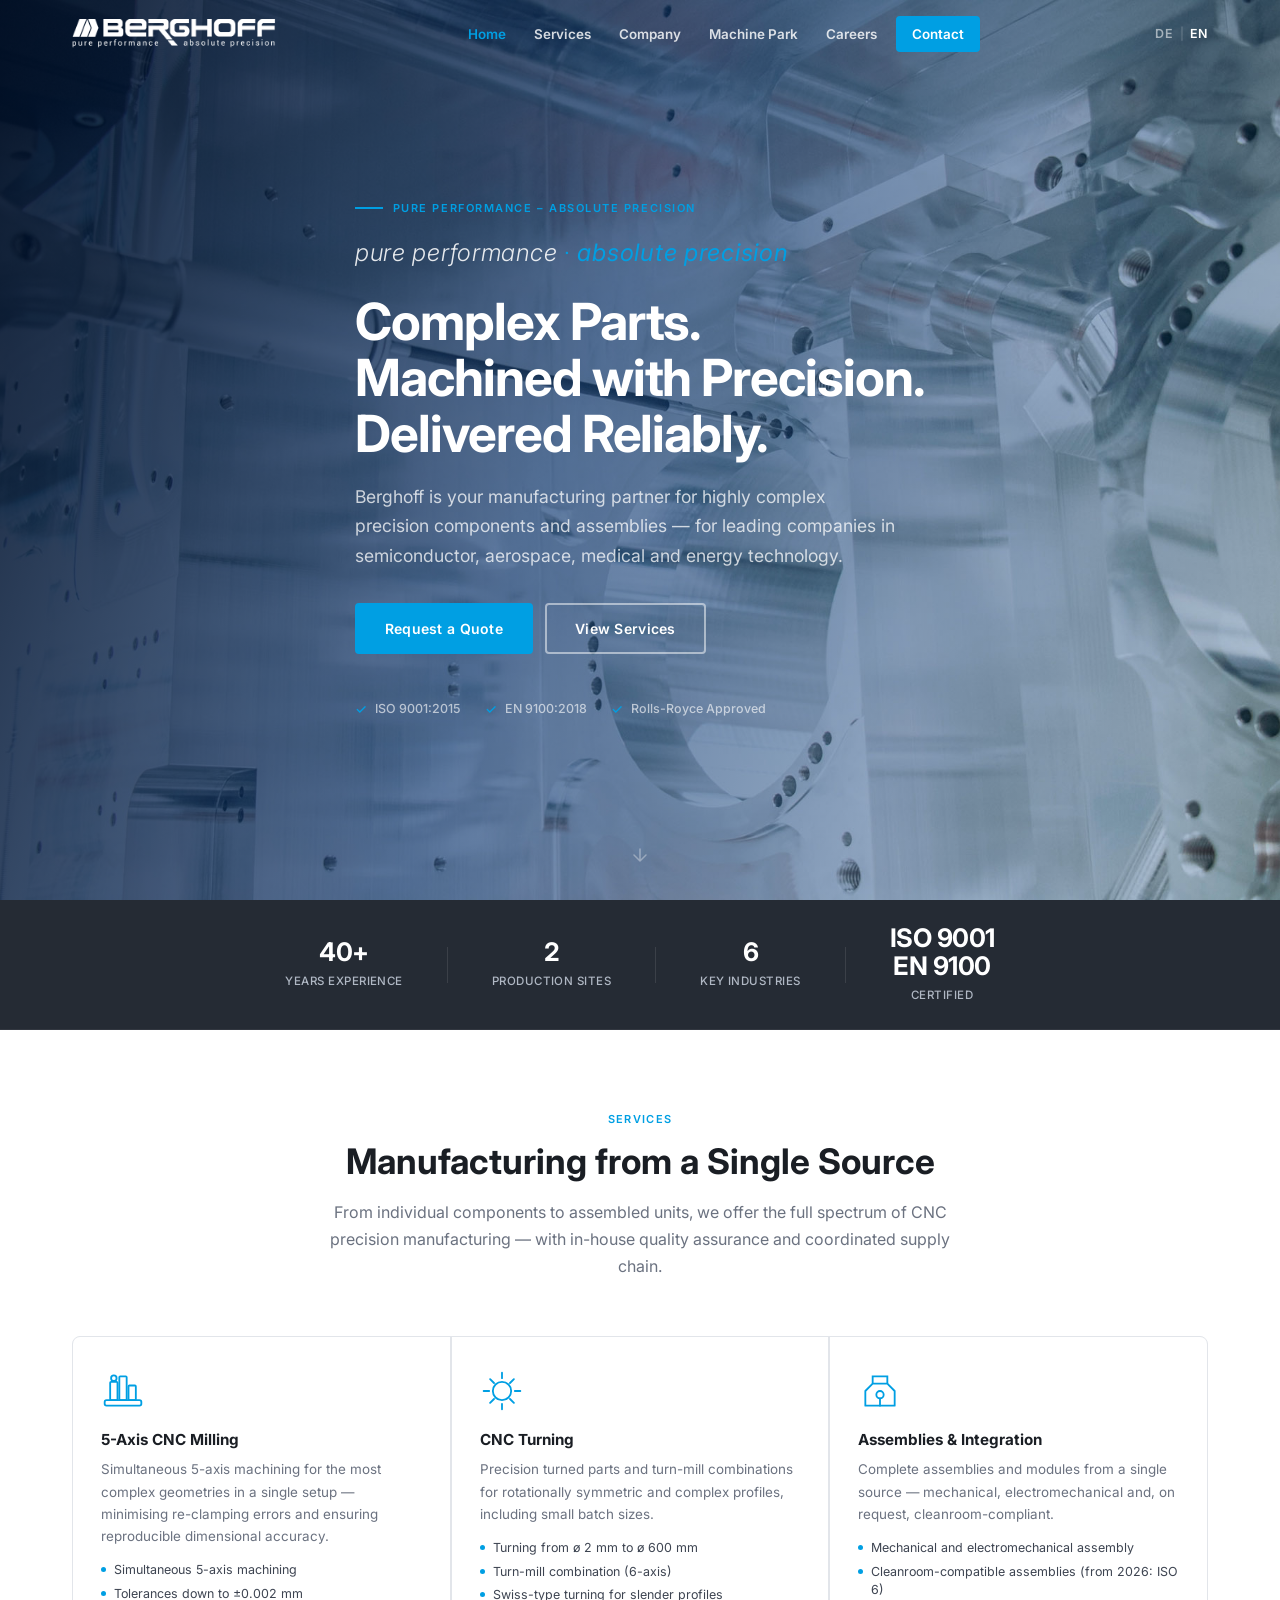
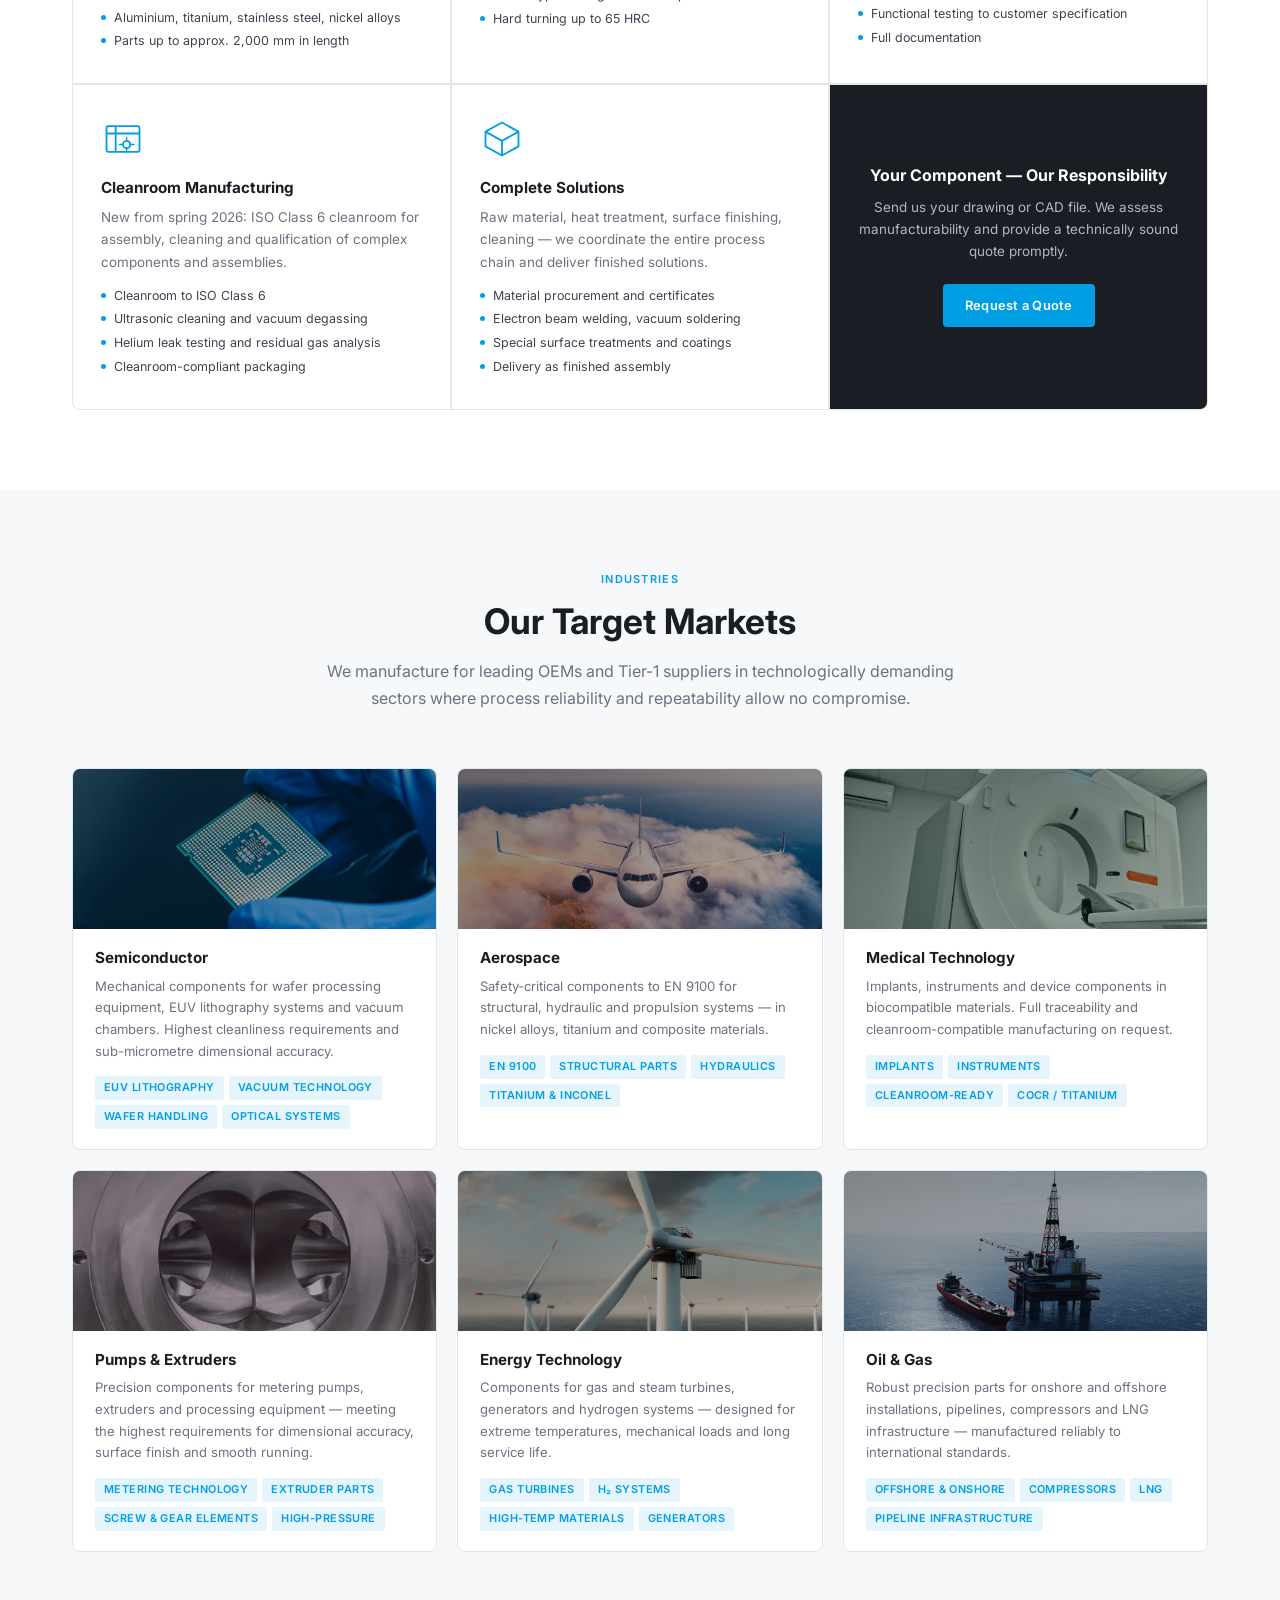
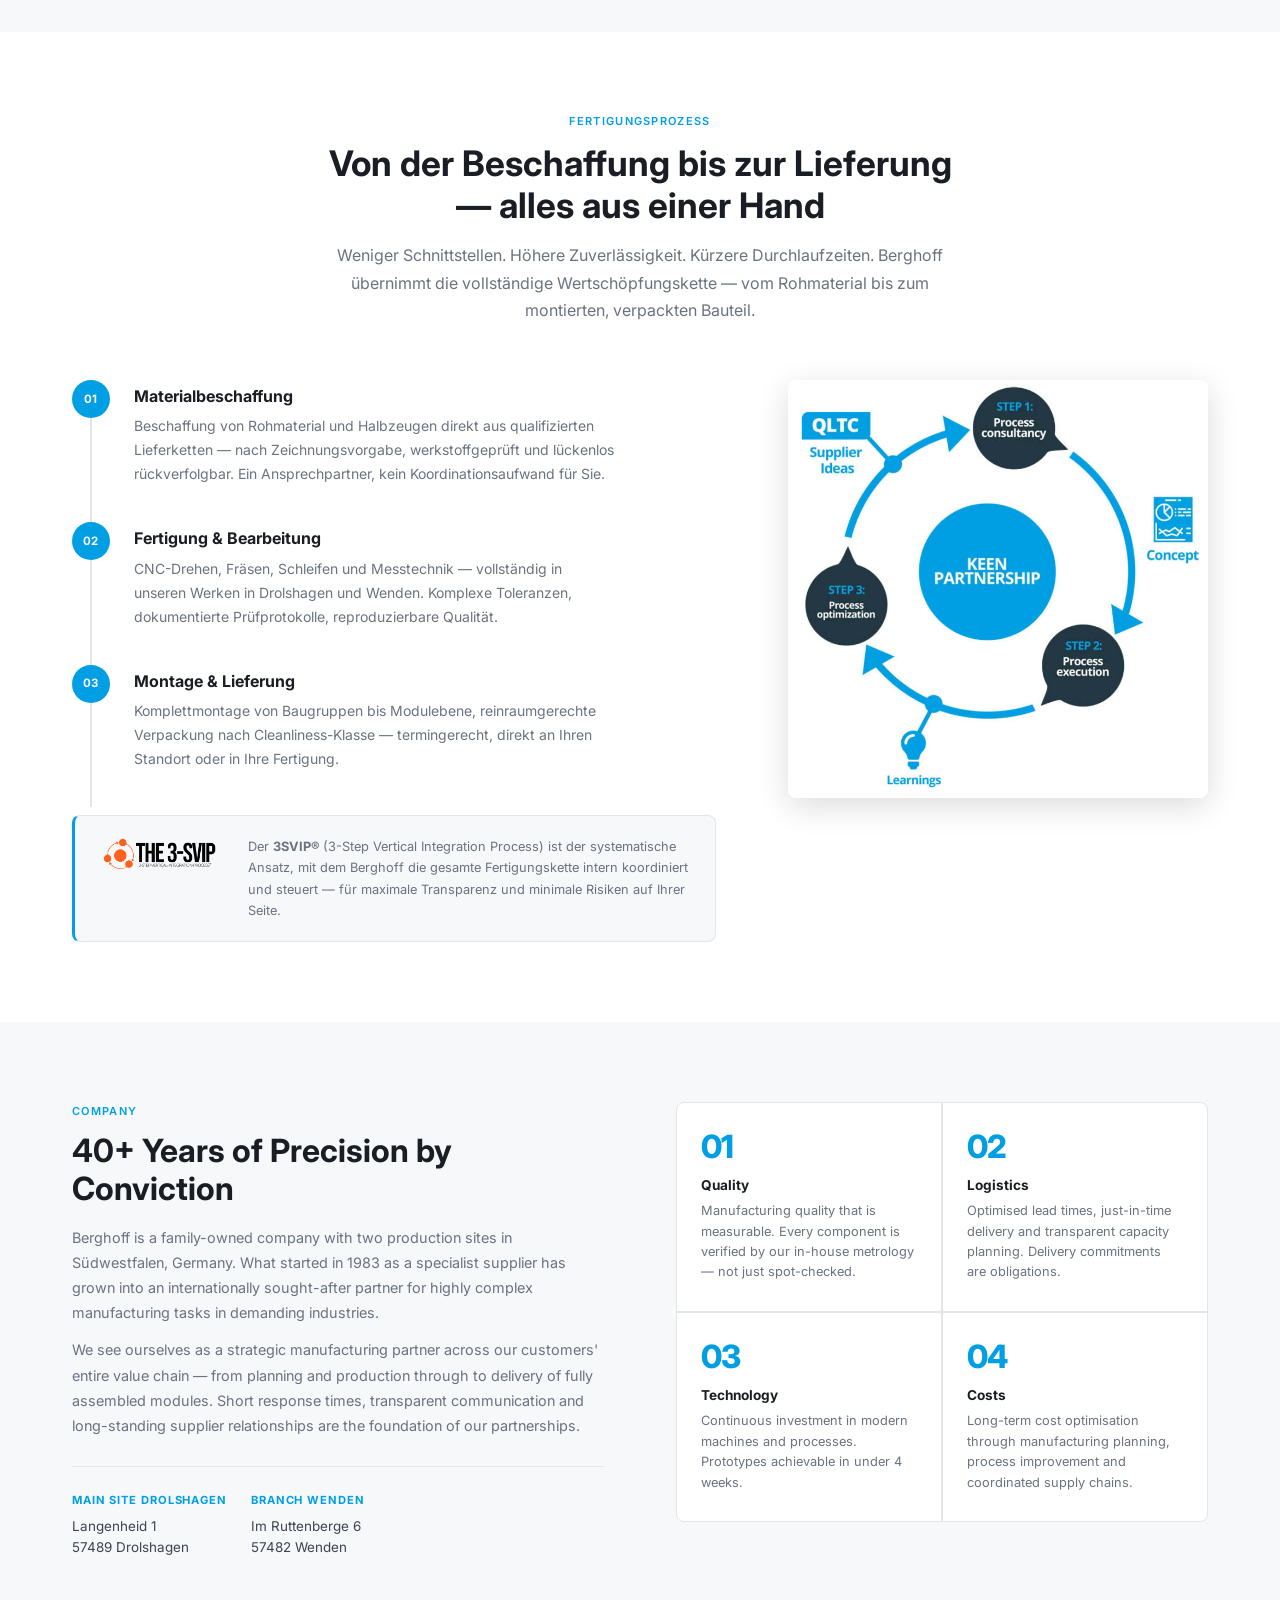
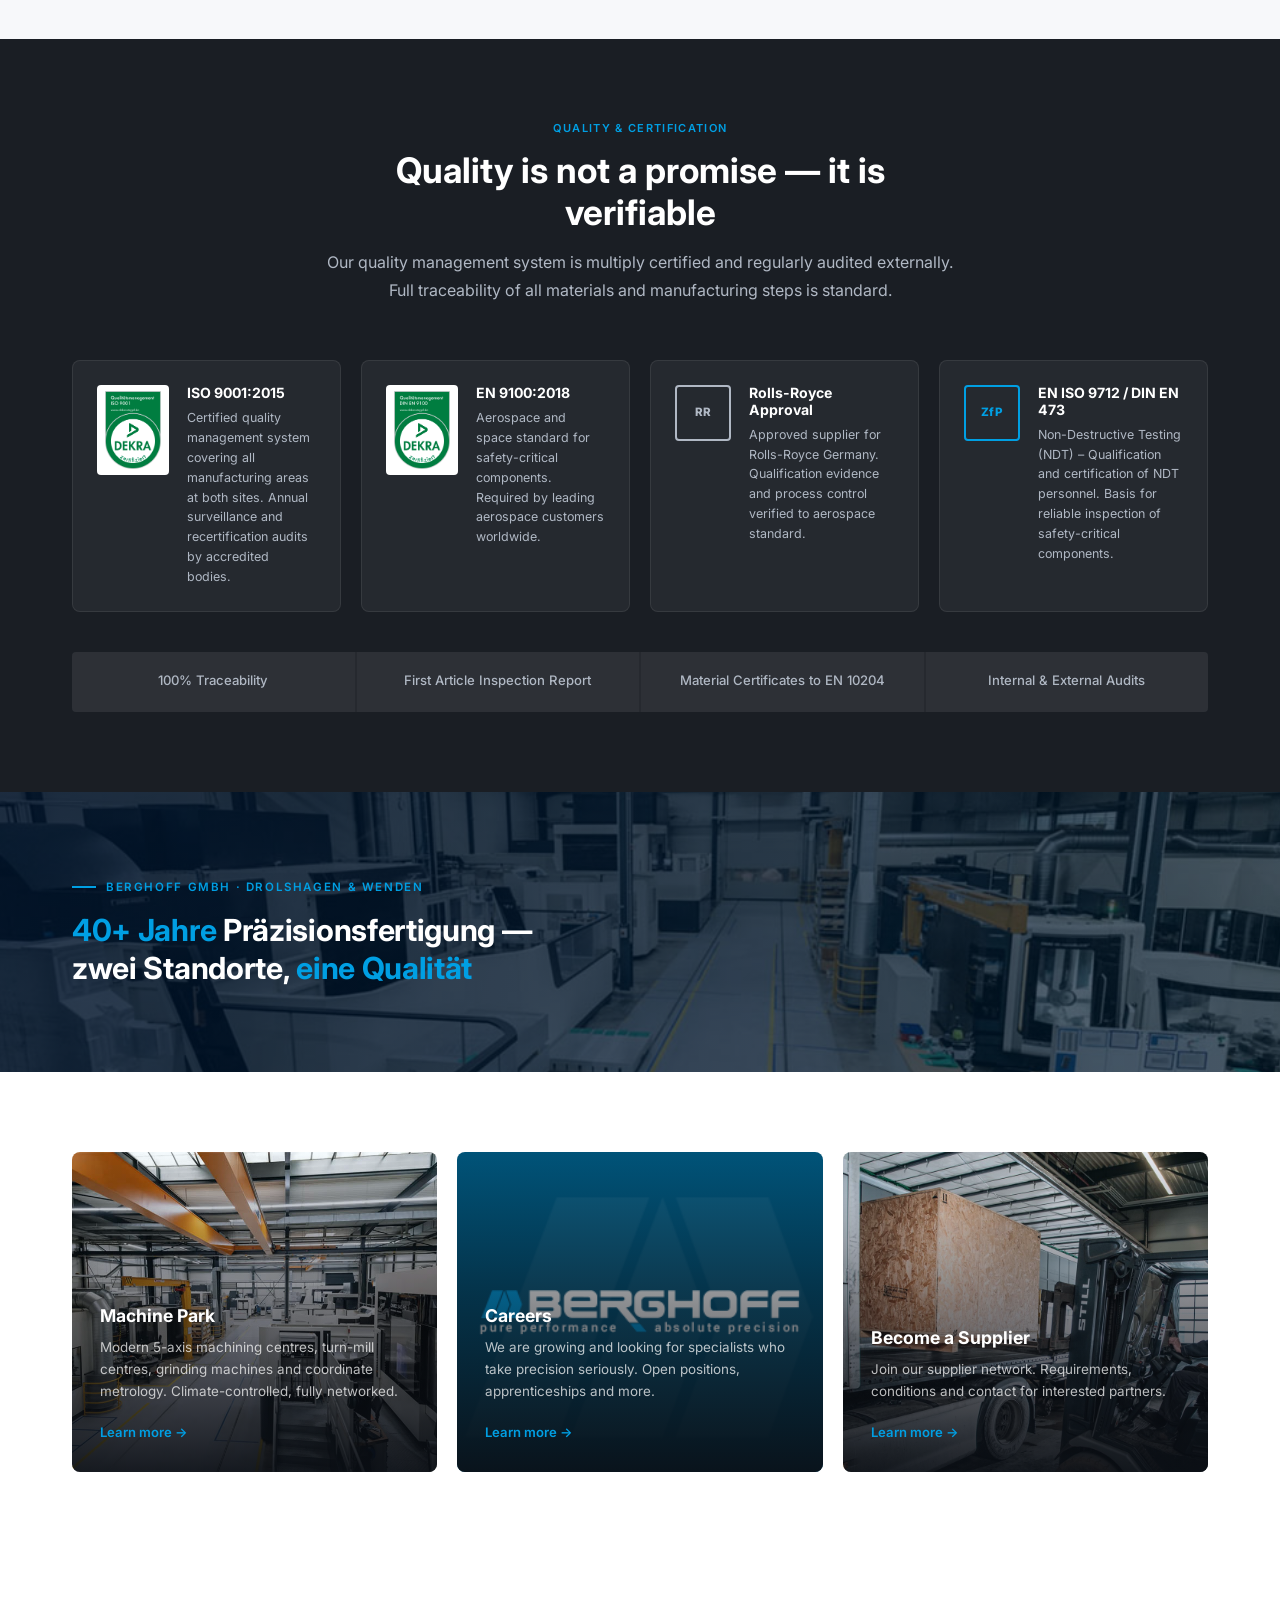
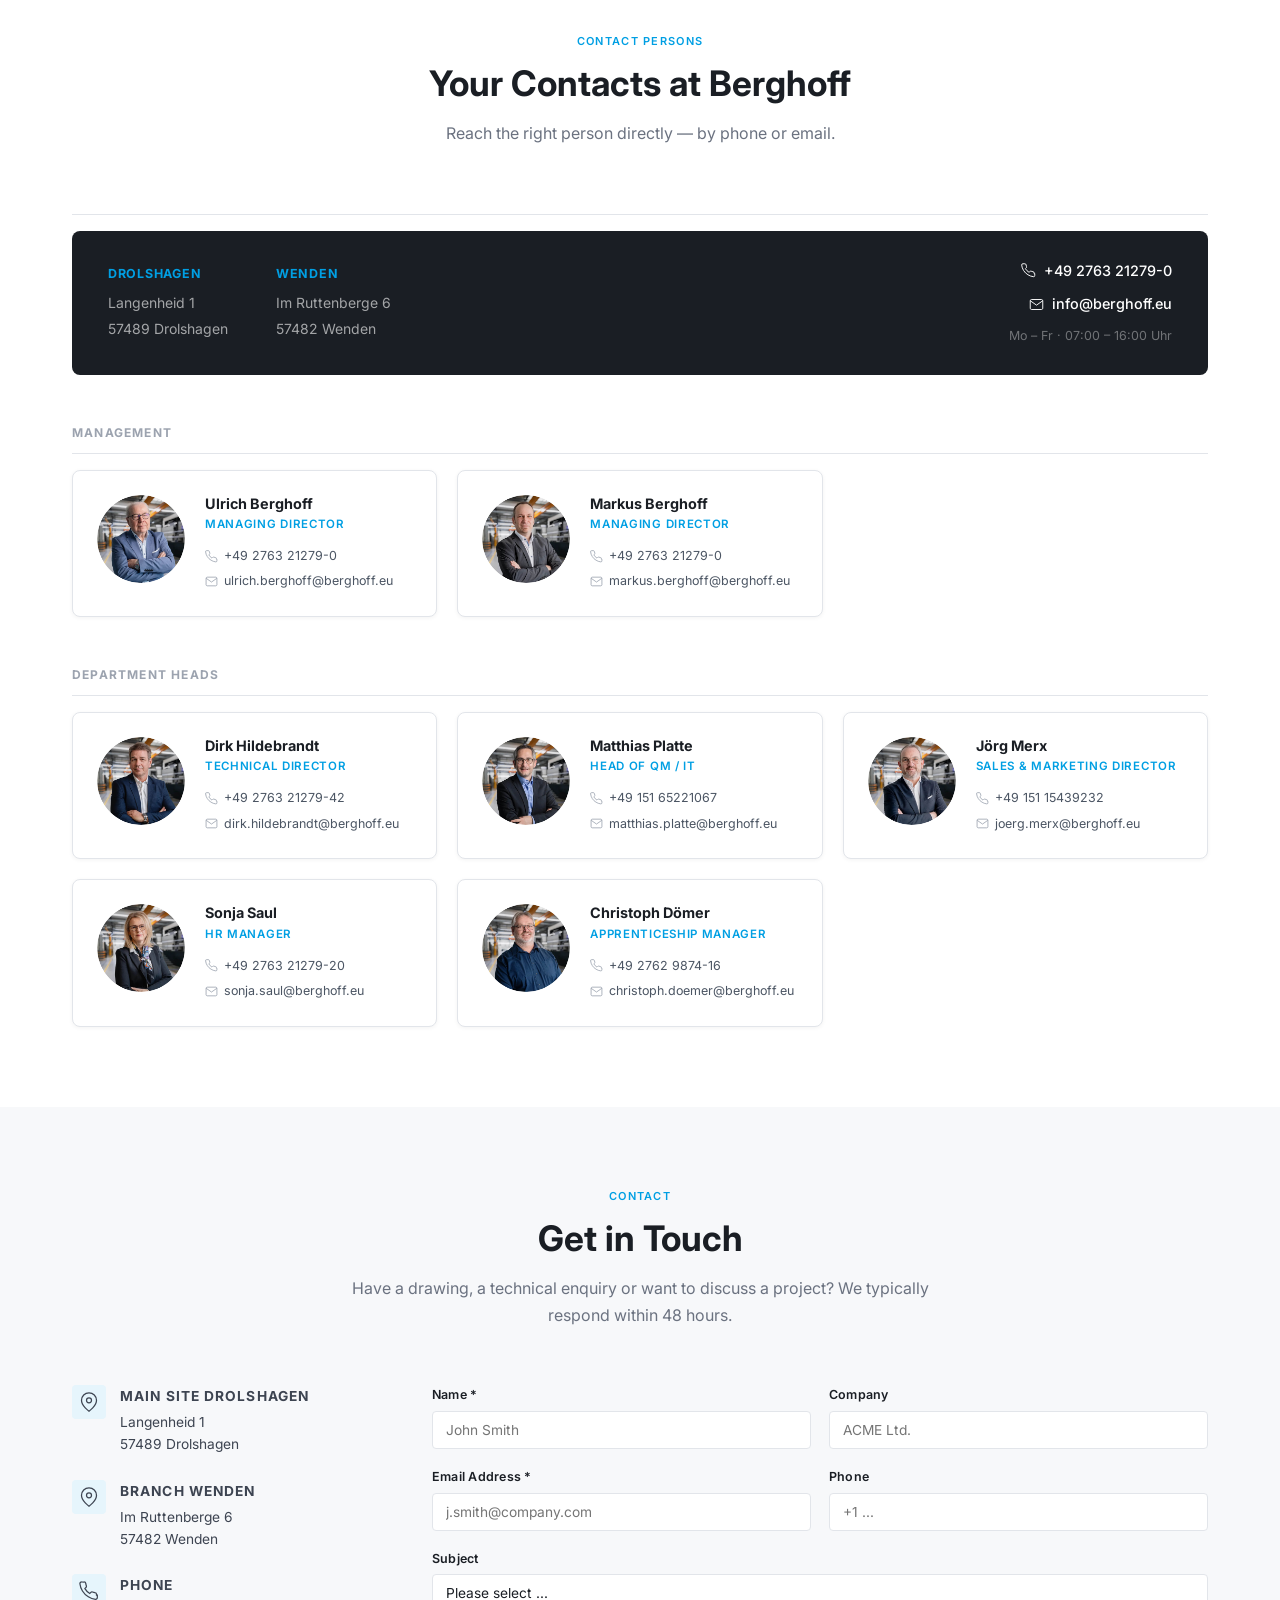
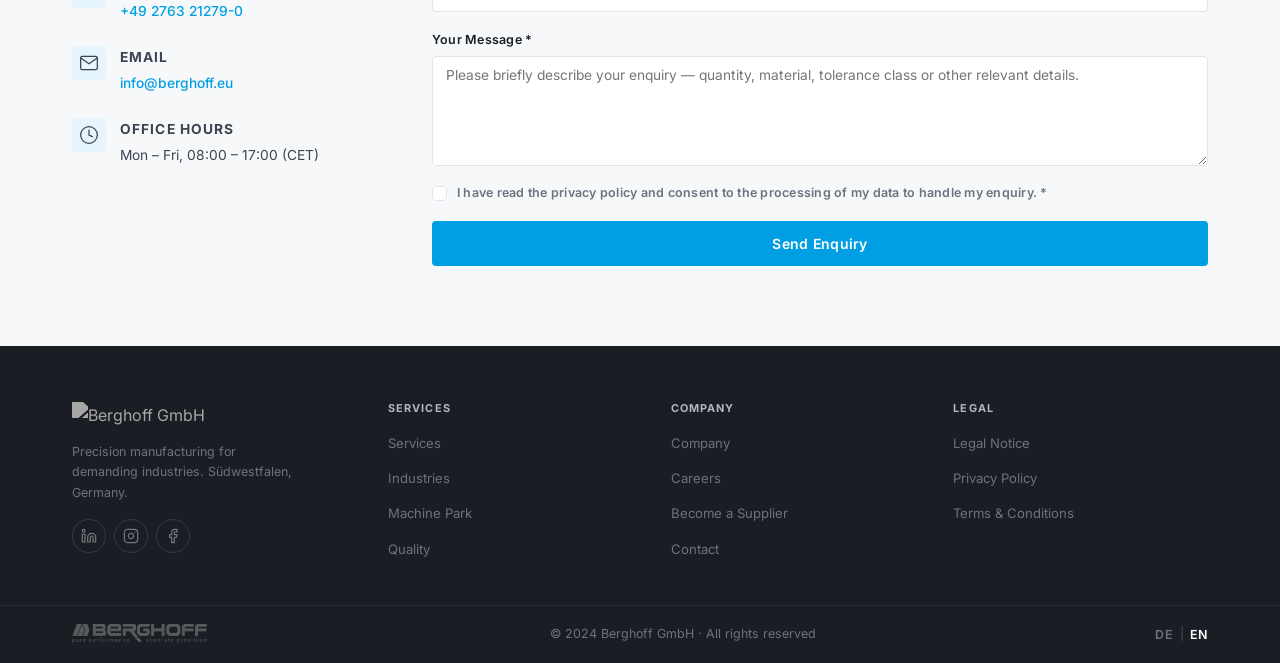
==== index.html @ 9457ed72 "feat: mobile optimization, social media, Maschinenpark improvements, EN ISO 9712, Lieferantenselbsta" ====
<!DOCTYPE html>
<html lang="de">
<head>
  <meta charset="UTF-8" />
  <meta name="viewport" content="width=device-width, initial-scale=1.0" />
  <title>Berghoff GmbH – CNC-Präzisionsfertigung</title>
  <meta name="description" content="Berghoff GmbH – Ihr Partner für CNC-Präzisionsteile und komplexe Baugruppen für Halbleiter-, Luft- und Raumfahrt-, Medizin- und Energietechnik. Standorte Drolshagen und Wenden." />
  <link rel="preconnect" href="https://fonts.googleapis.com" />
  <link rel="preconnect" href="https://fonts.gstatic.com" crossorigin />
  <link href="https://fonts.googleapis.com/css2?family=Inter:wght@300;400;500;600;700&display=swap" rel="stylesheet" />
  <link rel="stylesheet" href="style.css" />
  <link rel="icon" type="image/png" href="Images/Berghoff_Icon.png" />
</head>
<body>

<!-- ═══════════════════════════ HEADER ═══════════════════════════ -->
<header class="site-header" id="site-header">
  <div class="container header-inner">
    <a href="index.html" class="logo-link" aria-label="Berghoff GmbH – Startseite">
      <img src="Images/Start/Berghoff_logo.png" alt="Berghoff GmbH – pure performance · absolute precision" class="logo-img" />
    </a>

    <nav class="main-nav" id="main-nav" aria-label="Hauptnavigation">
      <ul>
        <li><a href="index.html"            class="nav-active" data-i18n="nav_home"></a></li>
        <li><a href="#leistungen"                              data-i18n="nav_leistungen"></a></li>
        <li><a href="#unternehmen"                             data-i18n="nav_unternehmen"></a></li>
        <li><a href="maschinenpark.html"                       data-i18n="nav_maschinenpark"></a></li>
        <li><a href="karriere.html"                            data-i18n="nav_karriere"></a></li>
        <li><a href="#kontakt" class="nav-cta"                 data-i18n="nav_kontakt"></a></li>
      </ul>
    </nav>

    <div class="header-tools">
      <div class="lang-switch" aria-label="Sprache wechseln">
        <button class="lang-btn active" data-lang="de">DE</button>
        <span class="lang-sep">|</span>
        <button class="lang-btn" data-lang="en">EN</button>
      </div>
      <button class="hamburger" id="hamburger" aria-label="Menü" aria-expanded="false">
        <span></span><span></span><span></span>
      </button>
    </div>
  </div>
</header>

<!-- ═══════════════════════════ HERO ════════════════════════════ -->
<section class="hero" id="hero">
  <div class="hero-bg">
    <div class="hero-bg-img"></div>
    <div class="hero-overlay"></div>
  </div>
  <div class="container hero-content">
    <div class="hero-label" data-i18n="hero_label"></div>
    <p class="hero-slogan">
      <span>pure performance</span><span class="hero-slogan-sep"> · </span><span class="hero-slogan-em">absolute precision</span>
    </p>
    <h1 data-i18n="hero_headline"></h1>
    <p class="hero-sub" data-i18n="hero_sub"></p>
    <div class="hero-actions">
      <a href="#kontakt" class="btn btn-primary" data-i18n="hero_cta_primary"></a>
      <a href="#leistungen" class="btn btn-outline" data-i18n="hero_cta_secondary"></a>
    </div>
    <div class="hero-badges">
      <div class="badge"><span class="badge-icon">✓</span><span data-i18n="badge_iso"></span></div>
      <div class="badge"><span class="badge-icon">✓</span><span data-i18n="badge_en9100"></span></div>
      <div class="badge"><span class="badge-icon">✓</span><span data-i18n="badge_rr"></span></div>
    </div>
  </div>
  <a href="#leistungen" class="hero-scroll" aria-label="Weiter scrollen">
    <svg width="20" height="20" viewBox="0 0 20 20" fill="none"><path d="M10 4v12M4 10l6 6 6-6" stroke="currentColor" stroke-width="1.5" stroke-linecap="round" stroke-linejoin="round"/></svg>
  </a>
</section>

<!-- ═══════════════════════════ STATS BAR ═══════════════════════ -->
<div class="stats-bar">
  <div class="container stats-inner">
    <div class="stat"><span class="stat-num">40+</span><span class="stat-label" data-i18n="stat_years"></span></div>
    <div class="stat-div"></div>
    <div class="stat"><span class="stat-num">2</span><span class="stat-label" data-i18n="stat_sites"></span></div>
    <div class="stat-div"></div>
    <div class="stat"><span class="stat-num">6</span><span class="stat-label" data-i18n="stat_industries"></span></div>
    <div class="stat-div"></div>
    <div class="stat"><span class="stat-num">ISO 9001<br>EN 9100</span><span class="stat-label" data-i18n="stat_certs"></span></div>
  </div>
</div>

<!-- ═══════════════════════════ LEISTUNGEN ══════════════════════ -->
<section class="section" id="leistungen">
  <div class="container">
    <div class="section-header">
      <div class="section-label" data-i18n="lei_label"></div>
      <h2 data-i18n="lei_headline"></h2>
      <p class="section-intro" data-i18n="lei_intro"></p>
    </div>
    <div class="cap-grid">
      <div class="cap-card">
        <div class="cap-icon">
          <svg viewBox="0 0 48 48" fill="none"><rect x="4" y="34" width="40" height="6" rx="2" stroke="currentColor" stroke-width="2"/><rect x="10" y="14" width="8" height="20" rx="1" stroke="currentColor" stroke-width="2"/><rect x="20" y="8" width="8" height="26" rx="1" stroke="currentColor" stroke-width="2"/><rect x="30" y="18" width="8" height="16" rx="1" stroke="currentColor" stroke-width="2"/><circle cx="14" cy="10" r="3" stroke="currentColor" stroke-width="2"/></svg>
        </div>
        <h3 data-i18n="lei1_title"></h3>
        <p data-i18n="lei1_text"></p>
        <ul class="cap-list" data-i18n-list="lei1_list"></ul>
      </div>
      <div class="cap-card">
        <div class="cap-icon">
          <svg viewBox="0 0 48 48" fill="none"><circle cx="24" cy="24" r="10" stroke="currentColor" stroke-width="2"/><path d="M24 4v6M24 38v6M4 24h6M38 24h6" stroke="currentColor" stroke-width="2" stroke-linecap="round"/><path d="M11.03 11.03l4.24 4.24M32.73 32.73l4.24 4.24M11.03 36.97l4.24-4.24M32.73 15.27l4.24-4.24" stroke="currentColor" stroke-width="2" stroke-linecap="round"/></svg>
        </div>
        <h3 data-i18n="lei2_title"></h3>
        <p data-i18n="lei2_text"></p>
        <ul class="cap-list" data-i18n-list="lei2_list"></ul>
      </div>
      <div class="cap-card">
        <div class="cap-icon">
          <svg viewBox="0 0 48 48" fill="none"><path d="M8 40V24l8-8h16l8 8v16H8z" stroke="currentColor" stroke-width="2" stroke-linejoin="round"/><path d="M16 16V8h16v8" stroke="currentColor" stroke-width="2"/><circle cx="24" cy="28" r="4" stroke="currentColor" stroke-width="2"/><path d="M24 32v8" stroke="currentColor" stroke-width="2" stroke-linecap="round"/></svg>
        </div>
        <h3 data-i18n="lei3_title"></h3>
        <p data-i18n="lei3_text"></p>
        <ul class="cap-list" data-i18n-list="lei3_list"></ul>
      </div>
      <div class="cap-card">
        <div class="cap-icon">
          <svg viewBox="0 0 48 48" fill="none"><rect x="6" y="10" width="36" height="28" rx="2" stroke="currentColor" stroke-width="2"/><path d="M6 18h36M16 10v28" stroke="currentColor" stroke-width="2"/><circle cx="28" cy="30" r="4" stroke="currentColor" stroke-width="2"/><path d="M28 26v-4M28 34v4M24 30h-4M32 30h4" stroke="currentColor" stroke-width="1.5" stroke-linecap="round"/></svg>
        </div>
        <h3 data-i18n="lei4_title"></h3>
        <p data-i18n="lei4_text"></p>
        <ul class="cap-list" data-i18n-list="lei4_list"></ul>
      </div>
      <div class="cap-card">
        <div class="cap-icon">
          <svg viewBox="0 0 48 48" fill="none"><path d="M24 6L6 16v16l18 10 18-10V16L24 6z" stroke="currentColor" stroke-width="2" stroke-linejoin="round"/><path d="M6 16l18 10 18-10M24 26v16" stroke="currentColor" stroke-width="2"/></svg>
        </div>
        <h3 data-i18n="lei5_title"></h3>
        <p data-i18n="lei5_text"></p>
        <ul class="cap-list" data-i18n-list="lei5_list"></ul>
      </div>
      <div class="cap-card cap-card--highlight">
        <div class="cap-highlight-inner">
          <h3 data-i18n="lei6_title"></h3>
          <p data-i18n="lei6_text"></p>
          <a href="#kontakt" class="btn btn-primary btn-sm" data-i18n="lei6_cta"></a>
        </div>
      </div>
    </div>
  </div>
</section>

<!-- ═══════════════════════════ BRANCHEN ════════════════════════ -->
<section class="section section--alt" id="branchen">
  <div class="container">
    <div class="section-header">
      <div class="section-label" data-i18n="bra_label"></div>
      <h2 data-i18n="bra_headline"></h2>
      <p class="section-intro" data-i18n="bra_intro"></p>
    </div>
    <div class="ind-grid ind-grid--3col">
      <div class="ind-card">
        <div class="ind-img ind-img--semi"></div>
        <div class="ind-body">
          <h3 data-i18n="bra1_title"></h3>
          <p data-i18n="bra1_text"></p>
          <div class="ind-tags" data-i18n-tags="bra1_tags"></div>
        </div>
      </div>
      <div class="ind-card">
        <div class="ind-img ind-img--aero"></div>
        <div class="ind-body">
          <h3 data-i18n="bra2_title"></h3>
          <p data-i18n="bra2_text"></p>
          <div class="ind-tags" data-i18n-tags="bra2_tags"></div>
        </div>
      </div>
      <div class="ind-card">
        <div class="ind-img ind-img--med"></div>
        <div class="ind-body">
          <h3 data-i18n="bra3_title"></h3>
          <p data-i18n="bra3_text"></p>
          <div class="ind-tags" data-i18n-tags="bra3_tags"></div>
        </div>
      </div>
      <div class="ind-card">
        <div class="ind-img ind-img--pump"></div>
        <div class="ind-body">
          <h3 data-i18n="bra4_title"></h3>
          <p data-i18n="bra4_text"></p>
          <div class="ind-tags" data-i18n-tags="bra4_tags"></div>
        </div>
      </div>
      <div class="ind-card">
        <div class="ind-img ind-img--energy"></div>
        <div class="ind-body">
          <h3 data-i18n="bra5_title"></h3>
          <p data-i18n="bra5_text"></p>
          <div class="ind-tags" data-i18n-tags="bra5_tags"></div>
        </div>
      </div>
      <div class="ind-card">
        <div class="ind-img ind-img--oil"></div>
        <div class="ind-body">
          <h3 data-i18n="bra6_title"></h3>
          <p data-i18n="bra6_text"></p>
          <div class="ind-tags" data-i18n-tags="bra6_tags"></div>
        </div>
      </div>
    </div>
  </div>
</section>

<!-- ═══════════════════════════ 3SVIP PROZESS ═══════════════════ -->
<section class="section" id="prozess">
  <div class="container">
    <div class="section-header">
      <div class="section-label">Fertigungsprozess</div>
      <h2>Von der Beschaffung bis zur Lieferung — alles aus einer Hand</h2>
      <p class="section-intro">Weniger Schnittstellen. Höhere Zuverlässigkeit. Kürzere Durchlaufzeiten. Berghoff übernimmt die vollständige Wertschöpfungskette — vom Rohmaterial bis zum montierten, verpackten Bauteil.</p>
    </div>
    <div class="svip-layout">
      <div class="svip-steps">
        <div class="svip-step">
          <div class="svip-step-num">01</div>
          <div class="svip-step-body">
            <h3>Materialbeschaffung</h3>
            <p>Beschaffung von Rohmaterial und Halbzeugen direkt aus qualifizierten Lieferketten — nach Zeichnungsvorgabe, werkstoffgeprüft und lückenlos rückverfolgbar. Ein Ansprechpartner, kein Koordinationsaufwand für Sie.</p>
          </div>
        </div>
        <div class="svip-step">
          <div class="svip-step-num">02</div>
          <div class="svip-step-body">
            <h3>Fertigung & Bearbeitung</h3>
            <p>CNC-Drehen, Fräsen, Schleifen und Messtechnik — vollständig in unseren Werken in Drolshagen und Wenden. Komplexe Toleranzen, dokumentierte Prüfprotokolle, reproduzierbare Qualität.</p>
          </div>
        </div>
        <div class="svip-step">
          <div class="svip-step-num">03</div>
          <div class="svip-step-body">
            <h3>Montage & Lieferung</h3>
            <p>Komplettmontage von Baugruppen bis Modulebene, reinraumgerechte Verpackung nach Cleanliness-Klasse — termingerecht, direkt an Ihren Standort oder in Ihre Fertigung.</p>
          </div>
        </div>
        <div class="svip-trademark">
          <img src="Images/Start/3-step-vertical-integration-process-logo-final-scaled-1.png" alt="3SVIP® – 3-Step Vertical Integration Process" />
          <p>Der <strong>3SVIP®</strong> (3-Step Vertical Integration Process) ist der systematische Ansatz, mit dem Berghoff die gesamte Fertigungskette intern koordiniert und steuert — für maximale Transparenz und minimale Risiken auf Ihrer Seite.</p>
        </div>
      </div>
      <div class="svip-visual">
        <img src="Images/Start/3-step-vertical-integration-process-berghoff-768x764.jpg.jpeg" alt="3-Step Vertical Integration Process – Berghoff GmbH" loading="lazy" />
      </div>
    </div>
  </div>
</section>

<!-- ═══════════════════════════ UNTERNEHMEN ═════════════════════ -->
<section class="section section--alt" id="unternehmen">
  <div class="container">
    <div class="unt-layout">
      <div class="unt-text">
        <div class="section-label" data-i18n="unt_label"></div>
        <h2 data-i18n="unt_headline"></h2>
        <p data-i18n="unt_text1"></p>
        <p data-i18n="unt_text2"></p>
        <div class="unt-standorte">
          <div class="standort">
            <div class="standort-label" data-i18n="unt_site1_label"></div>
            <div class="standort-addr">Langenheid 1<br>57489 Drolshagen</div>
          </div>
          <div class="standort">
            <div class="standort-label" data-i18n="unt_site2_label"></div>
            <div class="standort-addr">Im Ruttenberge 6<br>57482 Wenden</div>
          </div>
        </div>
      </div>
      <div class="unt-pillars">
        <div class="unt-pillar">
          <div class="unt-pillar-num">01</div>
          <h4 data-i18n="unt_p1_title"></h4>
          <p data-i18n="unt_p1_text"></p>
        </div>
        <div class="unt-pillar">
          <div class="unt-pillar-num">02</div>
          <h4 data-i18n="unt_p2_title"></h4>
          <p data-i18n="unt_p2_text"></p>
        </div>
        <div class="unt-pillar">
          <div class="unt-pillar-num">03</div>
          <h4 data-i18n="unt_p3_title"></h4>
          <p data-i18n="unt_p3_text"></p>
        </div>
        <div class="unt-pillar">
          <div class="unt-pillar-num">04</div>
          <h4 data-i18n="unt_p4_title"></h4>
          <p data-i18n="unt_p4_text"></p>
        </div>
      </div>
    </div>
  </div>
</section>

<!-- ═══════════════════════════ QUALITÄT ════════════════════════ -->
<section class="section section--dark" id="qualitaet">
  <div class="container">
    <div class="section-header section-header--light">
      <div class="section-label" data-i18n="qual_label"></div>
      <h2 data-i18n="qual_headline"></h2>
      <p class="section-intro" data-i18n="qual_intro"></p>
    </div>
    <div class="qual-grid">
      <div class="qual-cert">
        <img class="cert-logo" src="Images/Caertifications/9001_ger_tc_p.png" alt="ISO 9001 Zertifizierung" />
        <div class="cert-info">
          <h4 data-i18n="cert1_title"></h4>
          <p data-i18n="cert1_text"></p>
        </div>
      </div>
      <div class="qual-cert">
        <img class="cert-logo" src="Images/Caertifications/9100_ger_tc_p.png" alt="EN 9100 Zertifizierung" />
        <div class="cert-info">
          <h4 data-i18n="cert2_title"></h4>
          <p data-i18n="cert2_text"></p>
        </div>
      </div>
      <div class="qual-cert">
        <div class="cert-badge cert-badge--outline">RR</div>
        <div class="cert-info">
          <h4 data-i18n="cert3_title"></h4>
          <p data-i18n="cert3_text"></p>
        </div>
      </div>
      <div class="qual-cert">
        <div class="cert-badge cert-badge--accent">ZfP</div>
        <div class="cert-info">
          <h4 data-i18n="cert4_title"></h4>
          <p data-i18n="cert4_text"></p>
        </div>
      </div>
    </div>
    <div class="qual-pillars">
      <div class="qual-pillar" data-i18n="qual_p1"></div>
      <div class="qual-pillar" data-i18n="qual_p2"></div>
      <div class="qual-pillar" data-i18n="qual_p3"></div>
      <div class="qual-pillar" data-i18n="qual_p4"></div>
    </div>
  </div>
</section>

<!-- PHOTO STRIP ─────────────────────────────────────────────── -->
<div class="photo-strip">
  <div class="photo-strip-img" style="background-image: url('Images/Start/Hallenbild-2-Berghoff-2022.jpg.jpeg')"></div>
  <div class="photo-strip-overlay"></div>
  <div class="container photo-strip-inner">
    <div class="photo-strip-text">
      <div class="photo-strip-kicker">Berghoff GmbH · Drolshagen & Wenden</div>
      <p class="photo-strip-headline">
        <em>40+ Jahre</em> Präzisionsfertigung —<br>
        zwei Standorte, <em>eine Qualität</em>
      </p>
    </div>
  </div>
</div>

<!-- ═══════════════════════════ TEASER PAGES ════════════════════ -->
<section class="section" id="mehr">
  <div class="container">
    <div class="teaser-grid">
      <a href="maschinenpark.html" class="teaser-card" style="background-image: url('Images/Start/Hallenbild-Berghoff-2022.jpg.jpeg')">
        <div class="teaser-card-content">
          <h3 data-i18n="teaser_mach_title"></h3>
          <p data-i18n="teaser_mach_text"></p>
          <span class="teaser-link" data-i18n="teaser_more"></span>
        </div>
      </a>
      <a href="karriere.html" class="teaser-card" style="background-image: url('Images/Logo_Slogan.png')">
        <div class="teaser-card-content">
          <h3 data-i18n="teaser_kar_title"></h3>
          <p data-i18n="teaser_kar_text"></p>
          <span class="teaser-link" data-i18n="teaser_more"></span>
        </div>
      </a>
      <a href="lieferant.html" class="teaser-card" style="background-image: url('Images/Karriere/lieferanten-berghoff-lkw.jpg.jpeg')">
        <div class="teaser-card-content">
          <h3 data-i18n="teaser_sup_title"></h3>
          <p data-i18n="teaser_sup_text"></p>
          <span class="teaser-link" data-i18n="teaser_more"></span>
        </div>
      </a>
    </div>
  </div>
</section>

<!-- ═══════════════════════════ ANSPRECHPARTNER ══════════════════ -->
<section class="section" id="team">
  <div class="container">
    <div class="section-header">
      <div class="section-label" data-i18n="team_label"></div>
      <h2 data-i18n="team_headline"></h2>
      <p class="section-intro" data-i18n="team_intro"></p>
    </div>
    <div class="team-grid">

      <!-- Zentrale -->
      <div class="team-group">
        <div class="team-group-label" data-i18n="team_grp_zentrale"></div>
        <div class="zentrale-card">
          <div class="zentrale-sites">
            <div class="zentrale-site">
              <strong>Drolshagen</strong>
              <span>Langenheid 1<br>57489 Drolshagen</span>
            </div>
            <div class="zentrale-site">
              <strong>Wenden</strong>
              <span>Im Ruttenberge 6<br>57482 Wenden</span>
            </div>
          </div>
          <div class="zentrale-contacts">
            <a href="tel:+4927632127900" class="zentrale-link">
              <svg width="15" height="15" viewBox="0 0 24 24" fill="none"><path d="M22 16.92v3a2 2 0 0 1-2.18 2 19.79 19.79 0 0 1-8.63-3.07A19.5 19.5 0 0 1 4.16 12a19.8 19.8 0 0 1-3.07-8.67A2 2 0 0 1 3.11 1.2h3a2 2 0 0 1 2 1.72c.127.96.361 1.903.7 2.81a2 2 0 0 1-.45 2.11L7.09 9.09a16 16 0 0 0 5.83 5.83l1.26-1.26a2 2 0 0 1 2.11-.45c.907.339 1.85.573 2.81.7A2 2 0 0 1 21 16v.92z" stroke="currentColor" stroke-width="1.5"/></svg>
              +49 2763 21279-0
            </a>
            <a href="mailto:info@berghoff.eu" class="zentrale-link">
              <svg width="15" height="15" viewBox="0 0 24 24" fill="none"><path d="M4 4h16c1.1 0 2 .9 2 2v12c0 1.1-.9 2-2 2H4c-1.1 0-2-.9-2-2V6c0-1.1.9-2 2-2z" stroke="currentColor" stroke-width="1.5"/><polyline points="22,6 12,13 2,6" stroke="currentColor" stroke-width="1.5"/></svg>
              info@berghoff.eu
            </a>
            <span class="zentrale-hours">Mo – Fr · 07:00 – 16:00 Uhr</span>
          </div>
        </div>
      </div>

      <!-- Geschäftsführung -->
      <div class="team-group">
        <div class="team-group-label" data-i18n="team_grp_management"></div>
        <div class="team-cards">
          <div class="team-card">
            <div class="team-avatar has-photo" data-initials="UB" style="background-image:url('Images/Start/Ulrich-Berghoff-2022.jpg.jpeg')"></div>
            <div class="team-info">
              <h3>Ulrich Berghoff</h3>
              <div class="team-role" data-i18n="team_role_gf"></div>
              <div class="team-contacts">
                <a href="tel:+4927632127900" class="team-contact-item">
                  <svg width="13" height="13" viewBox="0 0 24 24" fill="none"><path d="M22 16.92v3a2 2 0 0 1-2.18 2 19.79 19.79 0 0 1-8.63-3.07A19.5 19.5 0 0 1 4.16 12a19.8 19.8 0 0 1-3.07-8.67A2 2 0 0 1 3.11 1.2h3a2 2 0 0 1 2 1.72c.127.96.361 1.903.7 2.81a2 2 0 0 1-.45 2.11L7.09 9.09a16 16 0 0 0 5.83 5.83l1.26-1.26a2 2 0 0 1 2.11-.45c.907.339 1.85.573 2.81.7A2 2 0 0 1 21 16v.92z" stroke="currentColor" stroke-width="1.5"/></svg>
                  +49 2763 21279-0
                </a>
                <a href="mailto:ulrich.berghoff@berghoff.eu" class="team-contact-item">
                  <svg width="13" height="13" viewBox="0 0 24 24" fill="none"><path d="M4 4h16c1.1 0 2 .9 2 2v12c0 1.1-.9 2-2 2H4c-1.1 0-2-.9-2-2V6c0-1.1.9-2 2-2z" stroke="currentColor" stroke-width="1.5"/><polyline points="22,6 12,13 2,6" stroke="currentColor" stroke-width="1.5"/></svg>
                  ulrich.berghoff@berghoff.eu
                </a>
              </div>
            </div>
          </div>
          <div class="team-card">
            <div class="team-avatar has-photo" data-initials="MB" style="background-image:url('Images/Start/Berghoff-Markus-2022.jpg.jpeg')"></div>
            <div class="team-info">
              <h3>Markus Berghoff</h3>
              <div class="team-role" data-i18n="team_role_gf"></div>
              <div class="team-contacts">
                <a href="tel:+4927632127900" class="team-contact-item">
                  <svg width="13" height="13" viewBox="0 0 24 24" fill="none"><path d="M22 16.92v3a2 2 0 0 1-2.18 2 19.79 19.79 0 0 1-8.63-3.07A19.5 19.5 0 0 1 4.16 12a19.8 19.8 0 0 1-3.07-8.67A2 2 0 0 1 3.11 1.2h3a2 2 0 0 1 2 1.72c.127.96.361 1.903.7 2.81a2 2 0 0 1-.45 2.11L7.09 9.09a16 16 0 0 0 5.83 5.83l1.26-1.26a2 2 0 0 1 2.11-.45c.907.339 1.85.573 2.81.7A2 2 0 0 1 21 16v.92z" stroke="currentColor" stroke-width="1.5"/></svg>
                  +49 2763 21279-0
                </a>
                <a href="mailto:markus.berghoff@berghoff.eu" class="team-contact-item">
                  <svg width="13" height="13" viewBox="0 0 24 24" fill="none"><path d="M4 4h16c1.1 0 2 .9 2 2v12c0 1.1-.9 2-2 2H4c-1.1 0-2-.9-2-2V6c0-1.1.9-2 2-2z" stroke="currentColor" stroke-width="1.5"/><polyline points="22,6 12,13 2,6" stroke="currentColor" stroke-width="1.5"/></svg>
                  markus.berghoff@berghoff.eu
                </a>
              </div>
            </div>
          </div>
        </div>
      </div>

      <!-- Abteilungsleiter -->
      <div class="team-group">
        <div class="team-group-label" data-i18n="team_grp_leads"></div>
        <div class="team-cards">
          <div class="team-card">
            <div class="team-avatar has-photo" data-initials="DH" style="background-image:url('Images/Start/Dirk-Hildebrandt-2022.jpg.jpeg')"></div>
            <div class="team-info">
              <h3>Dirk Hildebrandt</h3>
              <div class="team-role" data-i18n="team_role_tech"></div>
              <div class="team-contacts">
                <a href="tel:+4927632127942" class="team-contact-item">
                  <svg width="13" height="13" viewBox="0 0 24 24" fill="none"><path d="M22 16.92v3a2 2 0 0 1-2.18 2 19.79 19.79 0 0 1-8.63-3.07A19.5 19.5 0 0 1 4.16 12a19.8 19.8 0 0 1-3.07-8.67A2 2 0 0 1 3.11 1.2h3a2 2 0 0 1 2 1.72c.127.96.361 1.903.7 2.81a2 2 0 0 1-.45 2.11L7.09 9.09a16 16 0 0 0 5.83 5.83l1.26-1.26a2 2 0 0 1 2.11-.45c.907.339 1.85.573 2.81.7A2 2 0 0 1 21 16v.92z" stroke="currentColor" stroke-width="1.5"/></svg>
                  +49 2763 21279-42
                </a>
                <a href="mailto:dirk.hildebrandt@berghoff.eu" class="team-contact-item">
                  <svg width="13" height="13" viewBox="0 0 24 24" fill="none"><path d="M4 4h16c1.1 0 2 .9 2 2v12c0 1.1-.9 2-2 2H4c-1.1 0-2-.9-2-2V6c0-1.1.9-2 2-2z" stroke="currentColor" stroke-width="1.5"/><polyline points="22,6 12,13 2,6" stroke="currentColor" stroke-width="1.5"/></svg>
                  dirk.hildebrandt@berghoff.eu
                </a>
              </div>
            </div>
          </div>
          <div class="team-card">
            <div class="team-avatar has-photo" data-initials="MP" style="background-image:url('Images/Start/Matthias-Platte-2022.jpg.jpeg')"></div>
            <div class="team-info">
              <h3>Matthias Platte</h3>
              <div class="team-role" data-i18n="team_role_qm"></div>
              <div class="team-contacts">
                <a href="tel:+4915165221067" class="team-contact-item">
                  <svg width="13" height="13" viewBox="0 0 24 24" fill="none"><path d="M22 16.92v3a2 2 0 0 1-2.18 2 19.79 19.79 0 0 1-8.63-3.07A19.5 19.5 0 0 1 4.16 12a19.8 19.8 0 0 1-3.07-8.67A2 2 0 0 1 3.11 1.2h3a2 2 0 0 1 2 1.72c.127.96.361 1.903.7 2.81a2 2 0 0 1-.45 2.11L7.09 9.09a16 16 0 0 0 5.83 5.83l1.26-1.26a2 2 0 0 1 2.11-.45c.907.339 1.85.573 2.81.7A2 2 0 0 1 21 16v.92z" stroke="currentColor" stroke-width="1.5"/></svg>
                  +49 151 65221067
                </a>
                <a href="mailto:matthias.platte@berghoff.eu" class="team-contact-item">
                  <svg width="13" height="13" viewBox="0 0 24 24" fill="none"><path d="M4 4h16c1.1 0 2 .9 2 2v12c0 1.1-.9 2-2 2H4c-1.1 0-2-.9-2-2V6c0-1.1.9-02 2-2z" stroke="currentColor" stroke-width="1.5"/><polyline points="22,6 12,13 2,6" stroke="currentColor" stroke-width="1.5"/></svg>
                  matthias.platte@berghoff.eu
                </a>
              </div>
            </div>
          </div>
          <div class="team-card">
            <div class="team-avatar has-photo" data-initials="JM" style="background-image:url('Images/Start/Joerg-Merx-2022.jpg.jpeg')"></div>
            <div class="team-info">
              <h3>Jörg Merx</h3>
              <div class="team-role" data-i18n="team_role_sales"></div>
              <div class="team-contacts">
                <a href="tel:+4915115439232" class="team-contact-item">
                  <svg width="13" height="13" viewBox="0 0 24 24" fill="none"><path d="M22 16.92v3a2 2 0 0 1-2.18 2 19.79 19.79 0 0 1-8.63-3.07A19.5 19.5 0 0 1 4.16 12a19.8 19.8 0 0 1-3.07-8.67A2 2 0 0 1 3.11 1.2h3a2 2 0 0 1 2 1.72c.127.96.361 1.903.7 2.81a2 2 0 0 1-.45 2.11L7.09 9.09a16 16 0 0 0 5.83 5.83l1.26-1.26a2 2 0 0 1 2.11-.45c.907.339 1.85.573 2.81.7A2 2 0 0 1 21 16v.92z" stroke="currentColor" stroke-width="1.5"/></svg>
                  +49 151 15439232
                </a>
                <a href="mailto:joerg.merx@berghoff.eu" class="team-contact-item">
                  <svg width="13" height="13" viewBox="0 0 24 24" fill="none"><path d="M4 4h16c1.1 0 2 .9 2 2v12c0 1.1-.9 2-2 2H4c-1.1 0-2-.9-2-2V6c0-1.1.9-2 2-2z" stroke="currentColor" stroke-width="1.5"/><polyline points="22,6 12,13 2,6" stroke="currentColor" stroke-width="1.5"/></svg>
                  joerg.merx@berghoff.eu
                </a>
              </div>
            </div>
          </div>
          <div class="team-card">
            <div class="team-avatar has-photo" data-initials="SS" style="background-image:url('Images/Start/Sonja-Saul-2022.jpg.jpeg')"></div>
            <div class="team-info">
              <h3>Sonja Saul</h3>
              <div class="team-role" data-i18n="team_role_hr"></div>
              <div class="team-contacts">
                <a href="tel:+4927632127920" class="team-contact-item">
                  <svg width="13" height="13" viewBox="0 0 24 24" fill="none"><path d="M22 16.92v3a2 2 0 0 1-2.18 2 19.79 19.79 0 0 1-8.63-3.07A19.5 19.5 0 0 1 4.16 12a19.8 19.8 0 0 1-3.07-8.67A2 2 0 0 1 3.11 1.2h3a2 2 0 0 1 2 1.72c.127.96.361 1.903.7 2.81a2 2 0 0 1-.45 2.11L7.09 9.09a16 16 0 0 0 5.83 5.83l1.26-1.26a2 2 0 0 1 2.11-.45c.907.339 1.85.573 2.81.7A2 2 0 0 1 21 16v.92z" stroke="currentColor" stroke-width="1.5"/></svg>
                  +49 2763 21279-20
                </a>
                <a href="mailto:sonja.saul@berghoff.eu" class="team-contact-item">
                  <svg width="13" height="13" viewBox="0 0 24 24" fill="none"><path d="M4 4h16c1.1 0 2 .9 2 2v12c0 1.1-.9 2-2 2H4c-1.1 0-2-.9-2-2V6c0-1.1.9-2 2-2z" stroke="currentColor" stroke-width="1.5"/><polyline points="22,6 12,13 2,6" stroke="currentColor" stroke-width="1.5"/></svg>
                  sonja.saul@berghoff.eu
                </a>
              </div>
            </div>
          </div>
          <div class="team-card">
            <div class="team-avatar has-photo" data-initials="CD" style="background-image:url('Images/Start/Christoph-Doemer-2022.jpg.jpeg')"></div>
            <div class="team-info">
              <h3>Christoph Dömer</h3>
              <div class="team-role" data-i18n="team_role_ausb"></div>
              <div class="team-contacts">
                <a href="tel:+4927629874016" class="team-contact-item">
                  <svg width="13" height="13" viewBox="0 0 24 24" fill="none"><path d="M22 16.92v3a2 2 0 0 1-2.18 2 19.79 19.79 0 0 1-8.63-3.07A19.5 19.5 0 0 1 4.16 12a19.8 19.8 0 0 1-3.07-8.67A2 2 0 0 1 3.11 1.2h3a2 2 0 0 1 2 1.72c.127.96.361 1.903.7 2.81a2 2 0 0 1-.45 2.11L7.09 9.09a16 16 0 0 0 5.83 5.83l1.26-1.26a2 2 0 0 1 2.11-.45c.907.339 1.85.573 2.81.7A2 2 0 0 1 21 16v.92z" stroke="currentColor" stroke-width="1.5"/></svg>
                  +49 2762 9874-16
                </a>
                <a href="mailto:christoph.doemer@berghoff.eu" class="team-contact-item">
                  <svg width="13" height="13" viewBox="0 0 24 24" fill="none"><path d="M4 4h16c1.1 0 2 .9 2 2v12c0 1.1-.9 2-2 2H4c-1.1 0-2-.9-2-2V6c0-1.1.9-2 2-2z" stroke="currentColor" stroke-width="1.5"/><polyline points="22,6 12,13 2,6" stroke="currentColor" stroke-width="1.5"/></svg>
                  christoph.doemer@berghoff.eu
                </a>
              </div>
            </div>
          </div>
        </div>
      </div>

    </div>
  </div>
</section>

<!-- ═══════════════════════════ KONTAKT ═════════════════════════ -->
<section class="section section--alt" id="kontakt">
  <div class="container">
    <div class="section-header">
      <div class="section-label" data-i18n="kon_label"></div>
      <h2 data-i18n="kon_headline"></h2>
      <p class="section-intro" data-i18n="kon_intro"></p>
    </div>
    <div class="contact-layout">
      <div class="contact-info">
        <div class="contact-block">
          <div class="contact-block-icon">
            <svg width="20" height="20" viewBox="0 0 24 24" fill="none"><path d="M21 10c0 7-9 13-9 13s-9-6-9-13a9 9 0 0 1 18 0z" stroke="currentColor" stroke-width="1.5"/><circle cx="12" cy="10" r="3" stroke="currentColor" stroke-width="1.5"/></svg>
          </div>
          <div>
            <div class="contact-block-label" data-i18n="kon_site1"></div>
            <div>Langenheid 1<br>57489 Drolshagen</div>
          </div>
        </div>
        <div class="contact-block">
          <div class="contact-block-icon">
            <svg width="20" height="20" viewBox="0 0 24 24" fill="none"><path d="M21 10c0 7-9 13-9 13s-9-6-9-13a9 9 0 0 1 18 0z" stroke="currentColor" stroke-width="1.5"/><circle cx="12" cy="10" r="3" stroke="currentColor" stroke-width="1.5"/></svg>
          </div>
          <div>
            <div class="contact-block-label" data-i18n="kon_site2"></div>
            <div>Im Ruttenberge 6<br>57482 Wenden</div>
          </div>
        </div>
        <div class="contact-block">
          <div class="contact-block-icon">
            <svg width="20" height="20" viewBox="0 0 24 24" fill="none"><path d="M22 16.92v3a2 2 0 0 1-2.18 2 19.79 19.79 0 0 1-8.63-3.07A19.5 19.5 0 0 1 4.16 12a19.8 19.8 0 0 1-3.07-8.67A2 2 0 0 1 3.11 1.2h3a2 2 0 0 1 2 1.72c.127.96.361 1.903.7 2.81a2 2 0 0 1-.45 2.11L7.09 9.09a16 16 0 0 0 5.83 5.83l1.26-1.26a2 2 0 0 1 2.11-.45c.907.339 1.85.573 2.81.7A2 2 0 0 1 21 16v.92z" stroke="currentColor" stroke-width="1.5"/></svg>
          </div>
          <div>
            <div class="contact-block-label" data-i18n="kon_phone_label"></div>
            <a href="tel:+4927632127900">+49 2763 21279-0</a>
          </div>
        </div>
        <div class="contact-block">
          <div class="contact-block-icon">
            <svg width="20" height="20" viewBox="0 0 24 24" fill="none"><path d="M4 4h16c1.1 0 2 .9 2 2v12c0 1.1-.9 2-2 2H4c-1.1 0-2-.9-2-2V6c0-1.1.9-2 2-2z" stroke="currentColor" stroke-width="1.5"/><polyline points="22,6 12,13 2,6" stroke="currentColor" stroke-width="1.5"/></svg>
          </div>
          <div>
            <div class="contact-block-label" data-i18n="kon_email_label"></div>
            <a href="mailto:info@berghoff.eu">info@berghoff.eu</a>
          </div>
        </div>
        <div class="contact-block">
          <div class="contact-block-icon">
            <svg width="20" height="20" viewBox="0 0 24 24" fill="none"><circle cx="12" cy="12" r="10" stroke="currentColor" stroke-width="1.5"/><path d="M12 6v6l4 2" stroke="currentColor" stroke-width="1.5" stroke-linecap="round"/></svg>
          </div>
          <div>
            <div class="contact-block-label" data-i18n="kon_hours_label"></div>
            <span data-i18n="kon_hours_text"></span>
          </div>
        </div>
      </div>

      <form class="contact-form" id="contact-form" novalidate>
        <div class="form-row">
          <div class="form-group">
            <label for="f-name" data-i18n="form_name"></label>
            <input type="text" id="f-name" name="name" required autocomplete="name" data-i18n-ph="form_name_ph" />
          </div>
          <div class="form-group">
            <label for="f-company" data-i18n="form_company"></label>
            <input type="text" id="f-company" name="company" autocomplete="organization" data-i18n-ph="form_company_ph" />
          </div>
        </div>
        <div class="form-row">
          <div class="form-group">
            <label for="f-email" data-i18n="form_email"></label>
            <input type="email" id="f-email" name="email" required autocomplete="email" data-i18n-ph="form_email_ph" />
          </div>
          <div class="form-group">
            <label for="f-phone" data-i18n="form_phone"></label>
            <input type="tel" id="f-phone" name="phone" autocomplete="tel" data-i18n-ph="form_phone_ph" />
          </div>
        </div>
        <div class="form-group">
          <label for="f-subject" data-i18n="form_subject"></label>
          <select id="f-subject" name="subject">
            <option value="" data-i18n="form_subject_default"></option>
            <option value="quote"    data-i18n="form_subj1"></option>
            <option value="info"     data-i18n="form_subj2"></option>
            <option value="supplier" data-i18n="form_subj3"></option>
            <option value="career"   data-i18n="form_subj4"></option>
          </select>
        </div>
        <div class="form-group">
          <label for="f-message" data-i18n="form_message"></label>
          <textarea id="f-message" name="message" rows="5" required data-i18n-ph="form_message_ph"></textarea>
        </div>
        <div class="form-group form-group--check">
          <label class="checkbox-label">
            <input type="checkbox" name="privacy" required />
            <span data-i18n="form_privacy"></span>
          </label>
        </div>
        <button type="submit" class="btn btn-primary" data-i18n="form_submit"></button>
        <div class="form-success" id="form-success" hidden data-i18n="form_success_msg"></div>
      </form>
    </div>
  </div>
</section>

<!-- ═══════════════════════════ FOOTER ══════════════════════════ -->
<footer class="site-footer">
  <div class="container footer-inner">
    <div class="footer-brand">
      <img src="Images/Start/berghoff_logo-weiss-gross.png" alt="Berghoff GmbH" class="footer-logo" />
      <p class="footer-tagline" data-i18n="footer_tagline"></p>
      <div class="footer-social">
        <a href="https://www.linkedin.com/company/berghoff-group---pure-performance-absolute-precision" class="social-link" target="_blank" rel="noopener noreferrer" aria-label="Berghoff auf LinkedIn">
          <svg viewBox="0 0 24 24" fill="none" stroke="currentColor" stroke-width="1.8" stroke-linecap="round" stroke-linejoin="round"><path d="M16 8a6 6 0 0 1 6 6v7h-4v-7a2 2 0 0 0-2-2 2 2 0 0 0-2 2v7h-4v-7a6 6 0 0 1 6-6z"/><rect x="2" y="9" width="4" height="12"/><circle cx="4" cy="4" r="2"/></svg>
        </a>
        <a href="https://www.instagram.com/berghoff_team/" class="social-link" target="_blank" rel="noopener noreferrer" aria-label="Berghoff auf Instagram">
          <svg viewBox="0 0 24 24" fill="none" stroke="currentColor" stroke-width="1.8" stroke-linecap="round" stroke-linejoin="round"><rect x="2" y="2" width="20" height="20" rx="5"/><path d="M16 11.37A4 4 0 1 1 12.63 8 4 4 0 0 1 16 11.37z"/><line x1="17.5" y1="6.5" x2="17.51" y2="6.5"/></svg>
        </a>
        <a href="https://www.facebook.com/berghoff.team" class="social-link" target="_blank" rel="noopener noreferrer" aria-label="Berghoff auf Facebook">
          <svg viewBox="0 0 24 24" fill="none" stroke="currentColor" stroke-width="1.8" stroke-linecap="round" stroke-linejoin="round"><path d="M18 2h-3a5 5 0 0 0-5 5v3H7v4h3v8h4v-8h3l1-4h-4V7a1 1 0 0 1 1-1h3z"/></svg>
        </a>
      </div>
    </div>
    <div class="footer-links">
      <div class="footer-col">
        <h5 data-i18n="footer_col1_title"></h5>
        <ul>
          <li><a href="#leistungen"       data-i18n="nav_leistungen"></a></li>
          <li><a href="#branchen"          data-i18n="footer_branchen"></a></li>
          <li><a href="maschinenpark.html" data-i18n="nav_maschinenpark"></a></li>
          <li><a href="#qualitaet"         data-i18n="footer_quality"></a></li>
        </ul>
      </div>
      <div class="footer-col">
        <h5 data-i18n="footer_col2_title"></h5>
        <ul>
          <li><a href="#unternehmen"  data-i18n="nav_unternehmen"></a></li>
          <li><a href="karriere.html" data-i18n="nav_karriere"></a></li>
          <li><a href="lieferant.html" data-i18n="footer_supplier"></a></li>
          <li><a href="#kontakt"       data-i18n="nav_kontakt"></a></li>
        </ul>
      </div>
      <div class="footer-col">
        <h5 data-i18n="footer_col3_title"></h5>
        <ul>
          <li><a href="impressum.html" data-i18n="footer_imprint"></a></li>
          <li><a href="datenschutz.html" data-i18n="footer_privacy"></a></li>
          <li><a href="agb.html" data-i18n="footer_terms"></a></li>
        </ul>
      </div>
    </div>
  </div>
  <div class="footer-bottom">
    <div class="container footer-bottom-inner">
      <img src="Images/Start/berghoff_logo-schwarz-gross.png" alt="Berghoff GmbH" class="footer-bottom-logo" />
      <span data-i18n="footer_copy"></span>
      <div class="lang-switch">
        <button class="lang-btn active" data-lang="de">DE</button>
        <span class="lang-sep">|</span>
        <button class="lang-btn" data-lang="en">EN</button>
      </div>
    </div>
  </div>
</footer>

<script src="i18n.js"></script>
<script src="main.js"></script>
</body>
</html>
---- style.css ----
/* ═══════════════════════════════════════════════════════════════
   BERGHOFF GMBH – STYLESHEET
   ═══════════════════════════════════════════════════════════════ */

/* ─── RESET & BASE ─────────────────────────────────────────────── */
*, *::before, *::after { box-sizing: border-box; margin: 0; padding: 0; }

:root {
  --accent:       #009fe3;
  --accent-dark:  #007bb5;
  --accent-light: #e6f5fc;
  --dark:         #1a1e24;
  --dark-2:       #252b34;
  --grey-700:     #3d4451;
  --grey-500:     #6b7280;
  --grey-400:     #9ca3af;
  --grey-300:     #b0b8c4;
  --grey-100:     #f0f2f5;
  --grey-50:      #f7f8fa;
  --white:        #ffffff;
  --border:       #e2e5ea;
  --radius:       4px;
  --radius-lg:    8px;
  --shadow-sm:    0 1px 3px rgba(0,0,0,.08);
  --shadow-md:    0 4px 16px rgba(0,0,0,.10);
  --shadow-lg:    0 8px 32px rgba(0,0,0,.14);
  --transition:   0.2s ease;
  --section-pad:  80px;
  --max-w:        1200px;
}

html { scroll-behavior: smooth; font-size: 16px; }

body {
  font-family: 'Inter', system-ui, -apple-system, sans-serif;
  color: var(--dark);
  background: var(--white);
  line-height: 1.65;
  -webkit-font-smoothing: antialiased;
}

h1,h2,h3,h4,h5,h6 { line-height: 1.2; font-weight: 700; color: var(--dark); }
a { color: var(--accent); text-decoration: none; transition: color var(--transition); }
a:hover { color: var(--accent-dark); }
ul { list-style: none; }
img { display: block; max-width: 100%; }

/* ─── UTILITIES ─────────────────────────────────────────────────── */
.container {
  max-width: var(--max-w);
  margin: 0 auto;
  padding: 0 32px;
}

.section          { padding: var(--section-pad) 0; }
.section--alt     { background: var(--grey-50); }
.section--dark    { background: var(--dark); color: var(--white); }
.section--dark h2,
.section--dark h3,
.section--dark h4 { color: var(--white); }

.section-header {
  max-width: 640px;
  margin: 0 auto 56px;
  text-align: center;
}

.section-header--light .section-label { color: var(--accent); }

.section-label {
  font-size: 11px;
  font-weight: 600;
  letter-spacing: 0.12em;
  text-transform: uppercase;
  color: var(--accent);
  margin-bottom: 12px;
}

.section-header h2 {
  font-size: clamp(1.6rem, 3vw, 2.2rem);
  margin-bottom: 16px;
}

.section-intro {
  color: var(--grey-500);
  font-size: 1rem;
  line-height: 1.7;
}

.section--dark .section-intro { color: var(--grey-300); }

/* ─── BUTTONS ───────────────────────────────────────────────────── */
.btn {
  display: inline-flex;
  align-items: center;
  justify-content: center;
  padding: 12px 28px;
  border-radius: var(--radius);
  font-size: 0.875rem;
  font-weight: 600;
  letter-spacing: 0.02em;
  cursor: pointer;
  border: 2px solid transparent;
  transition: all var(--transition);
  white-space: nowrap;
  text-decoration: none;
  font-family: inherit;
}

.btn-primary { background: var(--accent); color: var(--white); border-color: var(--accent); }
.btn-primary:hover { background: var(--accent-dark); border-color: var(--accent-dark); color: var(--white); }

.btn-outline { background: transparent; color: var(--white); border-color: rgba(255,255,255,0.5); }
.btn-outline:hover { border-color: var(--white); color: var(--white); background: rgba(255,255,255,0.08); }

.btn-outline-dark { background: transparent; color: var(--dark); border-color: var(--border); }
.btn-outline-dark:hover { border-color: var(--accent); color: var(--accent); background: var(--grey-50); }

.btn-sm { padding: 9px 20px; font-size: 0.8rem; }

/* ═══════════════════════════════════════════════════════════════
   HEADER
   ═══════════════════════════════════════════════════════════════ */
.site-header {
  position: fixed;
  top: 0; left: 0; right: 0;
  z-index: 100;
  background: transparent;
  transition: background var(--transition), box-shadow var(--transition);
  height: 68px;
}

.site-header.scrolled {
  background: var(--white);
  box-shadow: 0 1px 0 var(--border), var(--shadow-sm);
}

.header-inner {
  display: flex;
  align-items: center;
  justify-content: space-between;
  height: 68px;
  gap: 24px;
}

/* ── Logo image ───────────────────────────────────────────────── */
.logo-link { display: flex; align-items: center; text-decoration: none; flex-shrink: 0; }

.logo-img {
  height: 30px;          /* Smaller logo in nav */
  width: auto;
  display: block;
  filter: brightness(0) invert(1);   /* White on dark hero */
  transition: filter var(--transition);
}

.site-header.scrolled .logo-img {
  filter: none;          /* Natural on white header */
}

/* ── Footer logo ──────────────────────────────────────────────── */
.footer-logo {
  height: 28px;
  width: auto;
  display: block;
  filter: brightness(0) invert(0.65); /* Muted on dark footer */
  margin-bottom: 16px;
}

/* ── Main nav ─────────────────────────────────────────────────── */
.main-nav ul { display: flex; align-items: center; gap: 2px; }

.main-nav a {
  display: block;
  padding: 7px 13px;
  font-size: 0.84rem;
  font-weight: 600;
  color: rgba(255,255,255,0.82);
  border-radius: var(--radius);
  transition: all var(--transition);
  white-space: nowrap;
}

.main-nav a:hover       { color: var(--white); background: rgba(255,255,255,0.10); }
.main-nav a.nav-active  { color: var(--accent) !important; }

.main-nav .nav-cta {
  background: var(--accent);
  color: var(--white) !important;
  padding: 7px 16px;
  margin-left: 4px;
}
.main-nav .nav-cta:hover { background: var(--accent-dark); }

.site-header.scrolled .main-nav a          { color: var(--grey-700); }
.site-header.scrolled .main-nav a:hover    { color: var(--accent); background: var(--grey-50); }
.site-header.scrolled .main-nav .nav-cta  { color: var(--white) !important; background: var(--accent); }
.site-header.scrolled .main-nav .nav-cta:hover { background: var(--accent-dark); }

/* ── Header tools ─────────────────────────────────────────────── */
.header-tools { display: flex; align-items: center; gap: 16px; }

.lang-switch { display: flex; align-items: center; gap: 6px; }

.lang-btn {
  background: none;
  border: none;
  font-size: 0.78rem;
  font-weight: 600;
  letter-spacing: 0.06em;
  cursor: pointer;
  color: rgba(255,255,255,0.55);
  padding: 2px 0;
  transition: color var(--transition);
  font-family: inherit;
}

.lang-btn:hover, .lang-btn.active { color: var(--white); }
.lang-sep { color: rgba(255,255,255,0.25); font-size: 0.75rem; }

.site-header.scrolled .lang-btn          { color: var(--grey-400); }
.site-header.scrolled .lang-btn:hover,
.site-header.scrolled .lang-btn.active   { color: var(--accent); }
.site-header.scrolled .lang-sep          { color: var(--border); }

/* ── Hamburger ────────────────────────────────────────────────── */
.hamburger {
  display: none;
  flex-direction: column;
  justify-content: center;
  gap: 5px;
  width: 36px;
  height: 36px;
  background: none;
  border: none;
  cursor: pointer;
  padding: 4px;
}

.hamburger span {
  display: block;
  height: 2px;
  background: var(--white);
  border-radius: 2px;
  transition: all 0.2s ease;
}

.site-header.scrolled .hamburger span { background: var(--dark); }
.hamburger.open span:nth-child(1) { transform: translateY(7px) rotate(45deg); }
.hamburger.open span:nth-child(2) { opacity: 0; }
.hamburger.open span:nth-child(3) { transform: translateY(-7px) rotate(-45deg); }

/* ═══════════════════════════════════════════════════════════════
   HERO (Homepage)
   ═══════════════════════════════════════════════════════════════ */
.hero {
  position: relative;
  min-height: 100vh;
  display: flex;
  align-items: center;
  overflow: hidden;
}

.hero-bg { position: absolute; inset: 0; z-index: 0; }

.hero-bg-img {
  position: absolute;
  inset: 0;
  background:
    url('Images/Start/messmaschine-berghoff.jpeg')
    center/cover no-repeat;
}

.hero-overlay {
  position: absolute;
  inset: 0;
  /* ↓↓↓ HERO-OVERLAY – Blaue Industrieoptik ↓↓↓
     Links: dunkles Navy (für Textlesbarkeit)
     Mitte: Blau mit Berghoff-Akzent
     Rechts: subtiler Akzentton, Bild gut sichtbar */
  background: linear-gradient(
    110deg,
    rgba(0, 15, 38, 0.92) 0%,
    rgba(0, 50, 110, 0.58) 45%,
    rgba(0, 159, 227, 0.12) 100%
  );
}

.hero-content {
  position: relative;
  z-index: 1;
  padding-top: 110px;
  padding-bottom: 90px;
  max-width: 680px;
}

.hero-label {
  font-size: 11px;
  font-weight: 600;
  letter-spacing: 0.14em;
  text-transform: uppercase;
  color: var(--accent);
  margin-bottom: 20px;
  display: flex;
  align-items: center;
  gap: 10px;
}

.hero-label::before {
  content: '';
  display: inline-block;
  width: 28px;
  height: 2px;
  background: var(--accent);
}

.hero-slogan {
  font-size: clamp(1.1rem, 2.2vw, 1.5rem);
  font-weight: 300;
  font-style: italic;
  color: rgba(255,255,255,0.88);
  margin-bottom: 24px;
  letter-spacing: 0.03em;
  line-height: 1.3;
}
.hero-slogan-sep {
  color: var(--accent);
  font-style: normal;
}
.hero-slogan-em {
  color: var(--accent);
  font-weight: 400;
}

h1 {
  font-size: clamp(2rem, 5vw, 3.2rem);
  font-weight: 700;
  color: var(--white);
  line-height: 1.1;
  margin-bottom: 20px;
  letter-spacing: -0.02em;
}

.hero-sub {
  font-size: clamp(0.95rem, 1.8vw, 1.1rem);
  color: rgba(255,255,255,0.75);
  max-width: 540px;
  margin-bottom: 32px;
  line-height: 1.7;
}

.hero-actions { display: flex; gap: 12px; flex-wrap: wrap; margin-bottom: 44px; }

.hero-badges { display: flex; gap: 24px; flex-wrap: wrap; }

.badge {
  display: flex;
  align-items: center;
  gap: 8px;
  font-size: 0.78rem;
  font-weight: 500;
  color: rgba(255,255,255,0.62);
}

.badge-icon { color: var(--accent); font-size: 0.85rem; }

.hero-scroll {
  position: absolute;
  bottom: 28px;
  left: 50%;
  transform: translateX(-50%);
  z-index: 1;
  color: rgba(255,255,255,0.35);
  animation: bounce 2s infinite;
  transition: color var(--transition);
}
.hero-scroll:hover { color: var(--white); }

@keyframes bounce {
  0%,100% { transform: translateX(-50%) translateY(0); }
  50%      { transform: translateX(-50%) translateY(6px); }
}

/* ═══════════════════════════════════════════════════════════════
   PAGE HERO (Subpages)
   ═══════════════════════════════════════════════════════════════ */
.page-hero {
  position: relative;
  padding-top: 68px;   /* header height */
  min-height: 320px;
  display: flex;
  align-items: flex-end;
}

.page-hero-overlay {
  position: absolute;
  inset: 0;
}

.page-hero-content {
  position: relative;
  z-index: 1;
  padding-top: 60px;
  padding-bottom: 56px;
  max-width: 680px;
}

.page-hero-label {
  font-size: 11px;
  font-weight: 600;
  letter-spacing: 0.14em;
  text-transform: uppercase;
  color: var(--accent);
  margin-bottom: 14px;
  display: flex;
  align-items: center;
  gap: 10px;
}

.page-hero-label::before {
  content: '';
  display: inline-block;
  width: 24px;
  height: 2px;
  background: var(--accent);
}

.page-hero h1 {
  font-size: clamp(1.8rem, 4vw, 2.8rem);
  color: var(--white);
  margin-bottom: 16px;
}

.page-hero p {
  font-size: 1rem;
  color: rgba(255,255,255,0.72);
  line-height: 1.7;
  max-width: 560px;
}

/* Variant backgrounds */
.page-hero--machines {
  background:
    linear-gradient(105deg, rgba(20,24,30,0.80) 0%, rgba(20,24,30,0.55) 100%),
    url('Images/Start/Hallenbild-Berghoff-2022.jpg.jpeg') center/cover no-repeat;
}

.page-hero--karriere {
  background:
    linear-gradient(105deg, rgba(20,24,30,0.68) 0%, rgba(15,35,50,0.48) 100%),
    url('Images/Karriere/Azubis-Berghoff-lehrwerkstattjpg.jpg.jpeg') top center / cover no-repeat;
}

.page-hero--supplier {
  background:
    linear-gradient(105deg, rgba(20,24,30,0.92) 0%, rgba(10,20,35,0.70) 100%),
    repeating-linear-gradient(
      90deg,
      #171c24 0, #171c24 1px,
      #1c2230 1px, #1c2230 20px
    );
}

/* ═══════════════════════════════════════════════════════════════
   STATS BAR
   ═══════════════════════════════════════════════════════════════ */
.stats-bar { background: var(--dark-2); border-bottom: 1px solid rgba(255,255,255,0.06); }

.stats-inner {
  display: flex;
  align-items: center;
  justify-content: center;
  padding: 24px 32px;
}

.stat {
  display: flex;
  flex-direction: column;
  align-items: center;
  padding: 0 44px;
  text-align: center;
}

.stat-num {
  font-size: 1.6rem;
  font-weight: 700;
  color: var(--white);
  letter-spacing: -0.02em;
  line-height: 1.1;
  margin-bottom: 6px;
}

.stat-label {
  font-size: 0.72rem;
  color: var(--grey-300);
  letter-spacing: 0.04em;
  text-transform: uppercase;
  font-weight: 500;
}

.stat-div {
  width: 1px;
  height: 36px;
  background: rgba(255,255,255,0.1);
  flex-shrink: 0;
}

/* ═══════════════════════════════════════════════════════════════
   CAPABILITIES / LEISTUNGEN
   ═══════════════════════════════════════════════════════════════ */
.cap-grid {
  display: grid;
  grid-template-columns: repeat(3, 1fr);
  gap: 2px;
  background: var(--border);
  border: 1px solid var(--border);
  border-radius: var(--radius-lg);
  overflow: hidden;
}

.cap-card {
  background: var(--white);
  padding: 32px 28px;
  transition: background var(--transition);
}

.cap-card:hover { background: var(--grey-50); }

.cap-icon {
  width: 44px;
  height: 44px;
  color: var(--accent);
  margin-bottom: 18px;
}

.cap-icon svg { width: 100%; height: 100%; }

.cap-card h3 { font-size: 0.95rem; font-weight: 700; margin-bottom: 9px; }
.cap-card p  { font-size: 0.84rem; color: var(--grey-500); line-height: 1.65; margin-bottom: 14px; }

.cap-list { display: flex; flex-direction: column; gap: 5px; }

.cap-list li {
  font-size: 0.78rem;
  color: var(--grey-700);
  padding-left: 13px;
  position: relative;
  line-height: 1.5;
}

.cap-list li::before {
  content: '';
  position: absolute;
  left: 0;
  top: 6px;
  width: 5px;
  height: 5px;
  background: var(--accent);
  border-radius: 50%;
}

.cap-card--highlight {
  background: var(--dark);
  display: flex;
  align-items: center;
  justify-content: center;
}

.cap-card--highlight:hover { background: var(--dark-2); }

.cap-highlight-inner { text-align: center; }
.cap-highlight-inner h3 { color: var(--white); font-size: 1rem; margin-bottom: 10px; }
.cap-highlight-inner p  { color: var(--grey-300); font-size: 0.84rem; margin-bottom: 22px; line-height: 1.65; }

/* ═══════════════════════════════════════════════════════════════
   3SVIP PROZESS
   ═══════════════════════════════════════════════════════════════ */
.svip-layout {
  display: grid;
  grid-template-columns: 1fr 420px;
  gap: 72px;
  align-items: start;
  margin-top: 52px;
}

.svip-steps {
  display: flex;
  flex-direction: column;
}

.svip-step {
  display: flex;
  gap: 24px;
  align-items: flex-start;
  padding-bottom: 36px;
  position: relative;
}

/* Vertical connecting line between steps */
.svip-step::before {
  content: '';
  position: absolute;
  left: 18px;
  top: 38px;
  bottom: 0;
  width: 2px;
  background: var(--border);
}

.svip-step:last-of-type::before { display: none; }

.svip-step-num {
  flex-shrink: 0;
  width: 38px;
  height: 38px;
  border-radius: 50%;
  background: var(--accent);
  color: var(--white);
  font-size: 0.72rem;
  font-weight: 700;
  letter-spacing: 0.06em;
  display: flex;
  align-items: center;
  justify-content: center;
  position: relative;
  z-index: 1;
}

.svip-step-body h3 {
  font-size: 1rem;
  font-weight: 700;
  margin-bottom: 8px;
  padding-top: 7px;
}

.svip-step-body p {
  font-size: 0.875rem;
  color: var(--grey-500);
  line-height: 1.72;
  max-width: 480px;
}

.svip-trademark {
  display: flex;
  align-items: flex-start;
  gap: 20px;
  margin-top: 8px;
  padding: 20px 22px;
  background: var(--grey-50);
  border: 1px solid var(--border);
  border-radius: var(--radius-lg);
  border-left: 3px solid var(--accent);
}

.svip-trademark img {
  height: 32px;
  width: auto;
  flex-shrink: 0;
  margin-top: 2px;
  filter: invert(1);
}

.svip-trademark p {
  font-size: 0.8rem;
  color: var(--grey-500);
  line-height: 1.65;
}

.svip-visual img {
  width: 100%;
  border-radius: var(--radius-lg);
  box-shadow: var(--shadow-lg);
  display: block;
}

@media (max-width: 960px) {
  .svip-layout { grid-template-columns: 1fr; gap: 40px; }
  .svip-visual { order: -1; max-width: 500px; }
}

/* ═══════════════════════════════════════════════════════════════
   INDUSTRIES / BRANCHEN
   ═══════════════════════════════════════════════════════════════ */
.ind-grid {
  display: grid;
  grid-template-columns: repeat(2, 1fr);
  gap: 20px;
}

.ind-grid--3col { grid-template-columns: repeat(3, 1fr); }

.ind-card {
  background: var(--white);
  border: 1px solid var(--border);
  border-radius: var(--radius-lg);
  overflow: hidden;
  transition: box-shadow var(--transition), transform var(--transition);
}

.ind-card:hover { box-shadow: var(--shadow-md); transform: translateY(-2px); }

.ind-img {
  height: 160px;
  background-size: cover;
  background-position: center;
}

.ind-img--semi {
  background:
    linear-gradient(160deg, rgba(0,30,50,0.55) 0%, rgba(0,60,100,0.30) 100%),
    url('Images/Start/Semiconductor_Berghoff.jpg.jpeg') center/cover no-repeat;
}
.ind-img--aero {
  background:
    linear-gradient(160deg, rgba(10,10,20,0.55) 0%, rgba(20,15,5,0.30) 100%),
    url('Images/Start/berghoff-gmbh-co-kg-aerospace-machining-plane.jpg.jpeg') center/cover no-repeat;
}
.ind-img--med {
  background:
    linear-gradient(160deg, rgba(0,25,15,0.55) 0%, rgba(0,45,30,0.30) 100%),
    url('Images/Start/medizintechnik_Berghoff.jpg.jpeg') center/cover no-repeat;
}
.ind-img--pump {
  background:
    linear-gradient(160deg, rgba(20,10,25,0.55) 0%, rgba(40,20,45,0.30) 100%),
    url('Images/Start/BERGHOFF_Pumpengehaeuse.jpg.jpeg') center/cover no-repeat;
}
.ind-img--energy {
  background:
    linear-gradient(160deg, rgba(15,10,0,0.50) 0%, rgba(30,20,0,0.30) 100%),
    url('Images/Start/windenergy_generator_windkraft_Berghoff.jpg.jpeg') center/cover no-repeat;
}
.ind-img--oil {
  background:
    linear-gradient(160deg, rgba(5,15,25,0.50) 0%, rgba(10,30,50,0.30) 100%),
    url('Images/Start/oil_gas_energy_berghoff.jpg.jpeg') center/cover no-repeat;
}

.ind-body  { padding: 20px 22px; }
.ind-body h3 { font-size: 0.95rem; margin-bottom: 8px; }
.ind-body p  { font-size: 0.82rem; color: var(--grey-500); line-height: 1.65; margin-bottom: 14px; }

.ind-tags { display: flex; flex-wrap: wrap; gap: 5px; }

.ind-tag {
  font-size: 0.68rem;
  font-weight: 600;
  letter-spacing: 0.04em;
  color: var(--accent);
  background: var(--accent-light);
  padding: 3px 9px;
  border-radius: 2px;
  text-transform: uppercase;
}

/* ═══════════════════════════════════════════════════════════════
   UNTERNEHMEN SECTION
   ═══════════════════════════════════════════════════════════════ */
.unt-layout {
  display: grid;
  grid-template-columns: 1fr 1fr;
  gap: 72px;
  align-items: start;
}

.unt-text .section-label { text-align: left; }

.unt-text h2 {
  font-size: clamp(1.5rem, 3vw, 2rem);
  margin-bottom: 16px;
}

.unt-text p {
  color: var(--grey-500);
  font-size: 0.9rem;
  line-height: 1.75;
  margin-bottom: 12px;
}

.unt-standorte {
  display: flex;
  gap: 24px;
  margin-top: 28px;
  padding-top: 24px;
  border-top: 1px solid var(--border);
}

.standort-label {
  font-size: 0.7rem;
  font-weight: 700;
  letter-spacing: 0.08em;
  text-transform: uppercase;
  color: var(--accent);
  margin-bottom: 6px;
}

.standort-addr {
  font-size: 0.84rem;
  color: var(--grey-700);
  line-height: 1.6;
}

.unt-pillars {
  display: grid;
  grid-template-columns: 1fr 1fr;
  gap: 2px;
  background: var(--border);
  border: 1px solid var(--border);
  border-radius: var(--radius-lg);
  overflow: hidden;
}

.unt-pillar {
  background: var(--white);
  padding: 28px 24px;
  transition: background var(--transition);
}

.unt-pillar:hover { background: var(--grey-50); }

.unt-pillar-num {
  font-size: 2rem;
  font-weight: 800;
  color: var(--accent);
  line-height: 1;
  margin-bottom: 14px;
  letter-spacing: -0.04em;
  transition: color var(--transition);
}

.unt-pillar:hover .unt-pillar-num { color: var(--accent-light); }

.unt-pillar h4 { font-size: 0.85rem; font-weight: 700; margin-bottom: 8px; }
.unt-pillar p  { font-size: 0.8rem; color: var(--grey-500); line-height: 1.6; }

/* ═══════════════════════════════════════════════════════════════
   QUALITY / QUALITÄT
   ═══════════════════════════════════════════════════════════════ */
.qual-grid {
  display: grid;
  grid-template-columns: repeat(4, 1fr);
  gap: 20px;
  margin-bottom: 40px;
}

.qual-cert {
  display: flex;
  gap: 18px;
  align-items: flex-start;
  padding: 24px;
  background: rgba(255,255,255,0.05);
  border: 1px solid rgba(255,255,255,0.08);
  border-radius: var(--radius-lg);
}

.cert-badge {
  flex-shrink: 0;
  width: 56px;
  height: 56px;
  border: 2px solid var(--accent);
  border-radius: var(--radius);
  display: flex;
  align-items: center;
  justify-content: center;
  text-align: center;
  font-size: 0.72rem;
  font-weight: 800;
  color: var(--accent);
  letter-spacing: 0.02em;
  line-height: 1.2;
}

.cert-badge--outline { border-color: var(--grey-300); color: var(--grey-300); }
.cert-badge--accent  { border-color: var(--accent); color: var(--accent); }

/* Real certificate logo images */
.cert-logo {
  flex-shrink: 0;
  width: 72px;
  height: auto;
  object-fit: contain;
  background: var(--white);
  padding: 6px 8px;
  border-radius: var(--radius);
}

.cert-info h4 { font-size: 0.88rem; font-weight: 700; color: var(--white); margin-bottom: 6px; }
.cert-info p  { font-size: 0.78rem; color: var(--grey-300); line-height: 1.6; }

/* ── Industrial photo strip ──────────────────────────────────── */
.photo-strip {
  position: relative;
  height: 280px;
  overflow: hidden;
}

.photo-strip-img {
  position: absolute;
  inset: 0;
  background-size: cover;
  background-position: center;
  filter: brightness(0.45) saturate(0.8);
  transform: scale(1.04);
  transition: transform 8s ease;
}

.photo-strip:hover .photo-strip-img { transform: scale(1.00); }

.photo-strip-overlay {
  position: absolute;
  inset: 0;
  background: linear-gradient(
    105deg,
    rgba(0, 25, 55, 0.65) 0%,
    rgba(0, 80, 140, 0.20) 100%
  );
}

.photo-strip-inner {
  position: relative;
  z-index: 1;
  height: 100%;
  display: flex;
  align-items: center;
}

.photo-strip-text {
  max-width: 700px;
}

.photo-strip-kicker {
  font-size: 0.72rem;
  font-weight: 600;
  letter-spacing: 0.14em;
  text-transform: uppercase;
  color: var(--accent);
  margin-bottom: 14px;
  display: flex;
  align-items: center;
  gap: 10px;
}

.photo-strip-kicker::before {
  content: '';
  display: inline-block;
  width: 24px;
  height: 2px;
  background: var(--accent);
}

.photo-strip-headline {
  font-size: clamp(1.3rem, 3vw, 1.9rem);
  font-weight: 700;
  color: var(--white);
  line-height: 1.25;
  letter-spacing: -0.01em;
}

.photo-strip-headline em {
  color: var(--accent);
  font-style: normal;
}

.qual-pillars {
  display: grid;
  grid-template-columns: repeat(4, 1fr);
  gap: 2px;
  background: rgba(255,255,255,0.05);
  border-radius: var(--radius);
  overflow: hidden;
}

.qual-pillar {
  padding: 18px 20px;
  background: rgba(255,255,255,0.03);
  font-size: 0.82rem;
  font-weight: 500;
  color: var(--grey-300);
  text-align: center;
  border-bottom: 2px solid transparent;
  transition: all var(--transition);
}

.qual-pillar:hover {
  background: rgba(0,159,227,0.08);
  border-bottom-color: var(--accent);
  color: var(--white);
}

/* ═══════════════════════════════════════════════════════════════
   TEASER CARDS
   ═══════════════════════════════════════════════════════════════ */
.teaser-grid {
  display: grid;
  grid-template-columns: repeat(3, 1fr);
  gap: 20px;
}

/* Photo-backed teaser cards */
.teaser-card {
  position: relative;
  display: flex;
  flex-direction: column;
  min-height: 320px;
  border-radius: var(--radius-lg);
  overflow: hidden;
  text-decoration: none;
  color: inherit;
  background-size: cover;
  background-position: center;
  transition: transform var(--transition), box-shadow var(--transition);
}

.teaser-card::after {
  content: '';
  position: absolute;
  inset: 0;
  background: linear-gradient(
    to top,
    rgba(10, 14, 20, 0.92) 0%,
    rgba(10, 14, 20, 0.45) 55%,
    rgba(0, 159, 227, 0.04) 100%
  );
  transition: background var(--transition);
}

.teaser-card:hover {
  transform: translateY(-4px);
  box-shadow: var(--shadow-lg);
}

.teaser-card:hover::after {
  background: linear-gradient(
    to top,
    rgba(0, 35, 75, 0.95) 0%,
    rgba(0, 90, 160, 0.55) 55%,
    rgba(0, 159, 227, 0.12) 100%
  );
}

.teaser-card-content {
  position: relative;
  z-index: 1;
  display: flex;
  flex-direction: column;
  justify-content: flex-end;
  height: 100%;
  min-height: 320px;
  padding: 28px;
}

.teaser-card h3 {
  font-size: 1.1rem;
  font-weight: 700;
  color: var(--white);
  margin-bottom: 10px;
}

.teaser-card p {
  font-size: 0.84rem;
  color: rgba(255,255,255,0.72);
  line-height: 1.65;
  margin-bottom: 20px;
}

.teaser-link {
  font-size: 0.82rem;
  font-weight: 600;
  color: var(--accent);
  display: inline-flex;
  align-items: center;
  gap: 6px;
  transition: color var(--transition), gap var(--transition);
}

.teaser-card:hover .teaser-link {
  color: var(--white);
  gap: 10px;
}

/* ═══════════════════════════════════════════════════════════════
   PROCESS FLOW
   ═══════════════════════════════════════════════════════════════ */
.process-track {
  display: flex;
  align-items: flex-start;
  gap: 0;
  overflow-x: auto;
  padding-bottom: 4px;
}

.process-step {
  flex: 1;
  min-width: 140px;
  display: flex;
  flex-direction: column;
  align-items: center;
  text-align: center;
}

.process-circle {
  width: 52px;
  height: 52px;
  border: 2px solid var(--accent);
  border-radius: 50%;
  display: flex;
  align-items: center;
  justify-content: center;
  font-size: 0.82rem;
  font-weight: 700;
  color: var(--accent);
  background: var(--white);
  margin-bottom: 18px;
  flex-shrink: 0;
  position: relative;
  z-index: 1;
}

.section--alt .process-circle { background: var(--grey-50); }

.process-content h3 { font-size: 0.88rem; font-weight: 700; margin-bottom: 7px; }
.process-content p  { font-size: 0.78rem; color: var(--grey-500); line-height: 1.6; }

.process-arrow {
  color: var(--grey-300);
  font-size: 1.1rem;
  padding: 0 6px;
  margin-top: 14px;
  flex-shrink: 0;
}

.apply-cta {
  text-align: center;
  margin-top: 48px;
  padding-top: 40px;
  border-top: 1px solid var(--border);
}

.apply-cta p { color: var(--grey-500); font-size: 0.875rem; margin-bottom: 20px; max-width: 520px; margin-left: auto; margin-right: auto; }

/* ═══════════════════════════════════════════════════════════════
   CONTACT SECTION
   ═══════════════════════════════════════════════════════════════ */
.contact-layout {
  display: grid;
  grid-template-columns: 300px 1fr;
  gap: 60px;
  align-items: start;
}

.contact-info { display: flex; flex-direction: column; gap: 24px; }

.contact-block {
  display: flex;
  gap: 14px;
  align-items: flex-start;
}

.contact-block-icon {
  width: 34px;
  height: 34px;
  background: var(--accent-light);
  border-radius: var(--radius);
  display: flex;
  align-items: center;
  justify-content: center;
  color: var(--accent);
  flex-shrink: 0;
}

.contact-block-label {
  font-size: 0.68rem;
  font-weight: 700;
  letter-spacing: 0.08em;
  text-transform: uppercase;
  color: var(--grey-500);
  margin-bottom: 4px;
}

.contact-block div,
.contact-block span { font-size: 0.86rem; color: var(--grey-700); line-height: 1.6; }
.contact-block a    { font-size: 0.86rem; color: var(--accent); font-weight: 500; }
.contact-block a:hover { color: var(--accent-dark); }

/* ── Form ─────────────────────────────────────────────────────── */
.contact-form { display: flex; flex-direction: column; gap: 18px; }

.form-row {
  display: grid;
  grid-template-columns: 1fr 1fr;
  gap: 18px;
}

.form-group { display: flex; flex-direction: column; gap: 5px; }

.form-group label {
  font-size: 0.78rem;
  font-weight: 600;
  color: var(--dark);
  letter-spacing: 0.02em;
}

.form-group input,
.form-group select,
.form-group textarea {
  padding: 10px 13px;
  border: 1px solid var(--border);
  border-radius: var(--radius);
  font-size: 0.86rem;
  font-family: inherit;
  color: var(--dark);
  background: var(--white);
  transition: border-color var(--transition), box-shadow var(--transition);
  outline: none;
  -webkit-appearance: none;
}

.form-group input:focus,
.form-group select:focus,
.form-group textarea:focus {
  border-color: var(--accent);
  box-shadow: 0 0 0 3px rgba(0,159,227,0.12);
}

.form-group textarea { resize: vertical; min-height: 110px; }

.form-group--check .checkbox-label {
  display: flex;
  align-items: flex-start;
  gap: 10px;
  cursor: pointer;
  font-size: 0.78rem;
  color: var(--grey-500);
  line-height: 1.5;
}

.form-group--check input[type="checkbox"] {
  width: 15px;
  height: 15px;
  flex-shrink: 0;
  margin-top: 2px;
  padding: 0;
  border: 1px solid var(--border);
  accent-color: var(--accent);
}

.checkbox-group {
  display: flex;
  flex-wrap: wrap;
  gap: 12px;
  padding: 10px 0;
}

.checkbox-group .checkbox-label {
  display: flex;
  align-items: center;
  gap: 7px;
  font-size: 0.84rem;
  color: var(--grey-700);
  cursor: pointer;
}

.form-group.field-error input,
.form-group.field-error textarea,
.form-group.field-error select,
input.field-error, textarea.field-error {
  border-color: #e53e3e;
  box-shadow: 0 0 0 3px rgba(229,62,62,0.10);
}

.form-success {
  background: #e6f5ec;
  border: 1px solid #4caf7a;
  color: #1e6b3a;
  padding: 12px 16px;
  border-radius: var(--radius);
  font-size: 0.86rem;
  font-weight: 500;
}

/* ═══════════════════════════════════════════════════════════════
   LEGAL PAGES (Impressum, Datenschutz, AGB)
   ═══════════════════════════════════════════════════════════════ */
.legal-main {
  padding-top: 100px;
  padding-bottom: var(--section-pad);
  min-height: 70vh;
}

.legal-content {
  max-width: 760px;
}

.legal-content h1 {
  font-size: clamp(1.8rem, 4vw, 2.6rem);
  color: var(--dark);
  margin-bottom: 40px;
  padding-bottom: 20px;
  border-bottom: 2px solid var(--accent);
  display: inline-block;
}

.legal-content h2 {
  font-size: 1.05rem;
  font-weight: 700;
  margin-top: 36px;
  margin-bottom: 10px;
  color: var(--dark);
}

.legal-content h3 {
  font-size: 0.92rem;
  font-weight: 600;
  margin-top: 20px;
  margin-bottom: 8px;
  color: var(--grey-700);
}

.legal-content p {
  font-size: 0.9rem;
  color: var(--grey-700);
  line-height: 1.75;
  margin-bottom: 12px;
}

.legal-content a {
  color: var(--accent);
}

.legal-date {
  font-size: 0.82rem;
  color: var(--grey-400);
  margin-bottom: 32px;
}

/* ═══════════════════════════════════════════════════════════════
   FOOTER
   ═══════════════════════════════════════════════════════════════ */
.site-footer { background: var(--dark); color: var(--grey-300); }

.footer-inner {
  display: grid;
  grid-template-columns: 260px 1fr;
  gap: 56px;
  padding-top: 56px;
  padding-bottom: 44px;
}

.footer-brand .footer-logo { margin-bottom: 12px; }
.footer-tagline { font-size: 0.78rem; color: var(--grey-500); line-height: 1.65; max-width: 220px; }

.footer-links { display: grid; grid-template-columns: repeat(3, 1fr); gap: 28px; }

.footer-col h5 {
  font-size: 0.68rem;
  font-weight: 700;
  letter-spacing: 0.10em;
  text-transform: uppercase;
  color: var(--grey-300);
  margin-bottom: 14px;
}

.footer-col ul { display: flex; flex-direction: column; gap: 9px; }
.footer-col a  { font-size: 0.82rem; color: var(--grey-500); transition: color var(--transition); }
.footer-col a:hover { color: var(--white); }

.footer-bottom { border-top: 1px solid rgba(255,255,255,0.07); padding: 18px 0; }

.footer-bottom-inner {
  display: flex;
  align-items: center;
  justify-content: space-between;
}

.footer-bottom-logo {
  height: 20px;
  width: auto;
  display: block;
  filter: brightness(0) invert(0.45);
  opacity: 0.7;
}

/* ─── SOCIAL LINKS ─────────────────────────────────────────────── */
.footer-social {
  display: flex;
  gap: 8px;
  margin-top: 16px;
}

.social-link {
  display: flex;
  align-items: center;
  justify-content: center;
  width: 34px;
  height: 34px;
  border-radius: 50%;
  color: rgba(255,255,255,0.40);
  border: 1px solid rgba(255,255,255,0.12);
  transition: color var(--transition), border-color var(--transition), background var(--transition);
  flex-shrink: 0;
}

.social-link:hover {
  color: var(--accent);
  border-color: var(--accent);
  background: rgba(0,159,227,0.08);
}

.social-link svg { width: 16px; height: 16px; }

/* Karriere social bar */
.karriere-social {
  display: flex;
  align-items: center;
  gap: 20px;
  margin-bottom: 28px;
  padding: 14px 20px;
  background: var(--grey-50);
  border: 1px solid var(--border);
  border-radius: var(--radius-lg);
}

.karriere-social-label {
  font-size: 0.82rem;
  font-weight: 600;
  color: var(--grey-700);
  white-space: nowrap;
}

.karriere-social-icons { display: flex; gap: 8px; }

.karriere-social .social-link {
  color: var(--grey-500);
  border-color: var(--border);
  background: var(--white);
}

.karriere-social .social-link:hover {
  color: var(--accent);
  border-color: var(--accent);
  background: var(--accent-light);
}

/* ESF funding banner */
.esf-banner {
  display: flex;
  align-items: center;
  gap: 24px;
  margin-top: 40px;
  padding: 20px 24px;
  border-top: 1px solid var(--border);
  border-radius: var(--radius);
}
.esf-banner img {
  flex-shrink: 0;
  height: 52px;
  width: auto;
}
.esf-banner p {
  font-size: 0.75rem;
  color: var(--grey-500);
  line-height: 1.6;
  margin: 0;
}
@media (max-width: 600px) {
  .esf-banner { flex-direction: column; align-items: flex-start; }
}

.footer-bottom span { font-size: 0.78rem; color: var(--grey-500); }

.footer-bottom .lang-btn  { color: var(--grey-500); }
.footer-bottom .lang-btn:hover,
.footer-bottom .lang-btn.active { color: var(--white); }
.footer-bottom .lang-sep  { color: rgba(255,255,255,0.2); }

/* ═══════════════════════════════════════════════════════════════
   MASCHINENPARK PAGE
   ═══════════════════════════════════════════════════════════════ */

/* Intro layout */
.mach-intro-layout {
  display: grid;
  grid-template-columns: 1fr auto;
  gap: 64px;
  align-items: start;
}

.mach-intro-layout .section-label { text-align: left; }
.mach-intro-layout h2 { font-size: clamp(1.5rem,3vw,2rem); margin-bottom: 16px; }
.mach-intro-text { color: var(--grey-500); font-size: 0.9rem; line-height: 1.75; max-width: 540px; }

.mach-facts {
  display: grid;
  grid-template-columns: 1fr 1fr;
  gap: 2px;
  background: var(--border);
  border: 1px solid var(--border);
  border-radius: var(--radius-lg);
  overflow: hidden;
  flex-shrink: 0;
  min-width: 260px;
}

.mach-fact {
  background: var(--white);
  padding: 20px 22px;
  display: flex;
  flex-direction: column;
  gap: 6px;
}

.mach-fact-num {
  font-size: 1.3rem;
  font-weight: 700;
  color: var(--accent);
  line-height: 1;
  letter-spacing: -0.02em;
}

.mach-fact-label {
  font-size: 0.72rem;
  font-weight: 600;
  color: var(--grey-500);
  text-transform: uppercase;
  letter-spacing: 0.05em;
}

/* Category header */
.mach-cat-header {
  display: flex;
  align-items: center;
  gap: 16px;
  margin-bottom: 28px;
  padding-bottom: 16px;
  border-bottom: 2px solid var(--accent);
}

.mach-cat-icon {
  width: 36px;
  height: 36px;
  color: var(--accent);
  flex-shrink: 0;
}

.mach-cat-icon svg { width: 100%; height: 100%; }

.mach-cat-header h2 {
  font-size: 1.15rem;
  font-weight: 700;
  margin: 0;
}

/* Machine table */
.mach-table-wrap {
  overflow-x: auto;
  border: 1px solid var(--border);
  border-radius: var(--radius-lg);
}

.mach-table {
  width: 100%;
  border-collapse: collapse;
  font-size: 0.84rem;
}

.mach-table thead {
  background: var(--dark);
  color: var(--white);
}

.mach-table th {
  padding: 12px 16px;
  text-align: left;
  font-size: 0.72rem;
  font-weight: 600;
  letter-spacing: 0.06em;
  text-transform: uppercase;
  white-space: nowrap;
  color: var(--grey-300);
}

.mach-table tbody tr {
  border-bottom: 1px solid var(--border);
  transition: background var(--transition);
}

.mach-table tbody tr:last-child { border-bottom: none; }
.mach-table tbody tr:hover { background: var(--grey-50); }

.mach-table td {
  padding: 14px 16px;
  color: var(--grey-700);
  vertical-align: top;
  line-height: 1.5;
}

.mach-table td.mach-name {
  font-weight: 600;
  color: var(--dark);
  white-space: nowrap;
}

/* ─── MACHINE CARDS GRID ────────────────────────────────────────── */
.mach-cards {
  display: grid;
  grid-template-columns: repeat(3, 1fr);
  gap: 18px;
  margin-top: 8px;
}

.mach-card {
  background: var(--white);
  border: 1px solid var(--border);
  border-radius: var(--radius-lg);
  padding: 20px 22px 18px;
  transition: box-shadow var(--transition), transform var(--transition);
}

.mach-card:hover {
  box-shadow: var(--shadow-md);
  transform: translateY(-2px);
}

.mach-card-type {
  font-size: 10px;
  font-weight: 700;
  letter-spacing: 0.1em;
  text-transform: uppercase;
  color: var(--accent);
  margin-bottom: 6px;
}

.mach-card-name {
  font-size: 0.93rem;
  font-weight: 700;
  color: var(--dark);
  margin-bottom: 14px;
  line-height: 1.3;
}

.mach-card-specs {
  display: grid;
  grid-template-columns: 1fr 1fr;
  gap: 8px 16px;
  margin-bottom: 14px;
}

.mach-card-spec {
  display: flex;
  flex-direction: column;
  gap: 2px;
}

.mach-card-spec-label {
  font-size: 0.67rem;
  font-weight: 600;
  letter-spacing: 0.07em;
  text-transform: uppercase;
  color: var(--grey-400);
}

.mach-card-spec-val {
  font-size: 0.78rem;
  font-weight: 600;
  color: var(--dark);
  line-height: 1.35;
}

.mach-card-note {
  font-size: 0.74rem;
  color: var(--grey-500);
  line-height: 1.6;
  padding-top: 12px;
  border-top: 1px solid var(--border);
}

/* Category image strip (for 5-achs, messtechnik) */
.mach-cat-strip {
  width: 100%;
  height: 260px;
  border-radius: var(--radius-lg);
  overflow: hidden;
  margin-bottom: 28px;
  position: relative;
}

.mach-cat-strip img {
  width: 100%;
  height: 100%;
  object-fit: cover;
  object-position: center 40%;
  display: block;
  filter: brightness(0.85) saturate(0.9);
}

.mach-cat-strip::after {
  content: '';
  position: absolute;
  inset: 0;
  background: linear-gradient(to right, rgba(0,15,38,0.35) 0%, transparent 60%);
}

/* Metrology cards */
.measure-grid {
  display: grid;
  grid-template-columns: repeat(2, 1fr);
  gap: 20px;
}

.measure-card {
  background: var(--white);
  border: 1px solid var(--border);
  border-radius: var(--radius-lg);
  padding: 24px;
  transition: box-shadow var(--transition);
}

.measure-card:hover { box-shadow: var(--shadow-md); }

.measure-card-head {
  display: flex;
  align-items: center;
  gap: 14px;
  margin-bottom: 16px;
  padding-bottom: 14px;
  border-bottom: 1px solid var(--border);
}

.measure-badge {
  flex-shrink: 0;
  background: var(--accent);
  color: var(--white);
  font-size: 0.65rem;
  font-weight: 700;
  letter-spacing: 0.05em;
  padding: 4px 8px;
  border-radius: 2px;
  text-transform: uppercase;
  white-space: nowrap;
}

.measure-card-head h3 { font-size: 0.9rem; font-weight: 700; }

.measure-card ul { display: flex; flex-direction: column; gap: 7px; }

.measure-card li {
  font-size: 0.82rem;
  color: var(--grey-700);
  padding-left: 14px;
  position: relative;
  line-height: 1.5;
}

.measure-card li::before {
  content: '';
  position: absolute;
  left: 0;
  top: 7px;
  width: 5px;
  height: 2px;
  background: var(--accent);
}

/* Reinraum */
.reinraum-banner {
  display: flex;
  gap: 32px;
  align-items: flex-start;
  background: var(--dark);
  border-radius: var(--radius-lg);
  padding: 36px;
  border-left: 4px solid var(--accent);
}

.reinraum-badge {
  flex-shrink: 0;
  background: var(--accent);
  color: var(--white);
  font-size: 0.72rem;
  font-weight: 800;
  letter-spacing: 0.08em;
  padding: 8px 14px;
  border-radius: var(--radius);
  text-align: center;
  white-space: nowrap;
  align-self: flex-start;
}

.reinraum-content h3 { color: var(--white); font-size: 1.05rem; margin-bottom: 12px; }
.reinraum-content > p { color: var(--grey-300); font-size: 0.875rem; line-height: 1.7; margin-bottom: 24px; }

.reinraum-features {
  display: grid;
  grid-template-columns: repeat(3, 1fr);
  gap: 14px;
}

.reinraum-feature {
  display: flex;
  flex-direction: column;
  gap: 4px;
  padding: 12px;
  background: rgba(255,255,255,0.05);
  border-radius: var(--radius);
  border-top: 2px solid rgba(0,159,227,0.3);
}

.reinraum-feature strong { font-size: 0.82rem; color: var(--white); font-weight: 600; }
.reinraum-feature span   { font-size: 0.75rem; color: var(--grey-400); line-height: 1.5; }

/* CTA box */
.cta-section { background: var(--grey-50); }
.cta-section--tight { padding-top: 36px; }

.cta-box {
  background: var(--dark);
  border-radius: var(--radius-lg);
  padding: 56px 64px;
  text-align: center;
}

.cta-box .cta-box-label {
  font-size: 11px;
  font-weight: 600;
  letter-spacing: 0.12em;
  text-transform: uppercase;
  color: var(--accent);
  margin-bottom: 12px;
}

.cta-box h2 { color: var(--white); font-size: clamp(1.3rem,3vw,1.8rem); margin-bottom: 14px; }
.cta-box p  { color: var(--grey-300); font-size: 0.9rem; line-height: 1.7; max-width: 520px; margin: 0 auto 28px; }

/* ═══════════════════════════════════════════════════════════════
   KARRIERE PAGE
   ═══════════════════════════════════════════════════════════════ */

/* Jobs layout */
.jobs-layout {
  display: grid;
  grid-template-columns: 280px 1fr;
  gap: 56px;
  align-items: start;
}

.jobs-intro p { color: var(--grey-500); font-size: 0.9rem; line-height: 1.75; }
.jobs-note { margin-top: 16px !important; font-size: 0.8rem; color: var(--grey-400); font-style: italic; }

/* Job cards */
.jobs-list { display: flex; flex-direction: column; gap: 16px; }

.job-card {
  background: var(--white);
  border: 1px solid var(--border);
  border-radius: var(--radius-lg);
  padding: 24px;
  transition: box-shadow var(--transition), border-color var(--transition);
}

.job-card:hover { box-shadow: var(--shadow-md); border-color: rgba(0,159,227,0.25); }

.job-card-header {
  display: flex;
  justify-content: space-between;
  align-items: flex-start;
  gap: 16px;
  margin-bottom: 14px;
}

.job-tag {
  display: inline-block;
  font-size: 0.68rem;
  font-weight: 700;
  letter-spacing: 0.05em;
  text-transform: uppercase;
  color: var(--accent);
  background: var(--accent-light);
  padding: 2px 8px;
  border-radius: 2px;
  margin-bottom: 6px;
}

.job-title { font-size: 0.95rem; font-weight: 700; color: var(--dark); margin-bottom: 8px; }

.job-meta { display: flex; gap: 18px; flex-wrap: wrap; }

.job-meta-item {
  display: flex;
  align-items: center;
  gap: 5px;
  font-size: 0.78rem;
  color: var(--grey-500);
}

.job-desc { font-size: 0.84rem; color: var(--grey-500); line-height: 1.65; margin-bottom: 14px; }

.job-skills {
  display: flex;
  flex-wrap: wrap;
  gap: 6px;
}

.job-skills span {
  font-size: 0.73rem;
  font-weight: 500;
  color: var(--grey-700);
  background: var(--grey-100);
  padding: 3px 10px;
  border-radius: 2px;
}

/* Ausbildung */
.ausb-grid {
  display: grid;
  grid-template-columns: repeat(4, 1fr);
  gap: 16px;
}

.ausb-card {
  background: var(--white);
  border: 1px solid var(--border);
  border-radius: var(--radius-lg);
  overflow: hidden;
  transition: box-shadow var(--transition), transform var(--transition);
  display: flex;
  flex-direction: column;
}

.ausb-card:hover { box-shadow: var(--shadow-md); transform: translateY(-3px); }

.ausb-card-top {
  padding: 28px 24px 20px;
  position: relative;
}

.ausb-color-1 { background: linear-gradient(135deg, #0a1628 0%, #1a3a5c 100%); }
.ausb-color-2 { background: linear-gradient(135deg, #0f1a0f 0%, #1e3a1e 100%); }
.ausb-color-3 { background: linear-gradient(135deg, #1a0a28 0%, #3a1a5c 100%); }
.ausb-color-4 { background: linear-gradient(135deg, #1a1005 0%, #3a2810 100%); }

.ausb-icon { width: 52px; height: 52px; margin-bottom: 10px; object-fit: contain; }

.ausb-badge-new {
  position: absolute;
  top: 12px;
  right: 12px;
  font-size: 0.65rem;
  font-weight: 700;
  letter-spacing: 0.06em;
  text-transform: uppercase;
  color: var(--white);
  background: var(--accent);
  padding: 3px 8px;
  border-radius: 2px;
}

.ausb-card-body { padding: 20px 22px 24px; display: flex; flex-direction: column; flex: 1; }
.ausb-card-body h3 { font-size: 0.95rem; font-weight: 700; margin-bottom: 10px; }
.ausb-card-body p  { font-size: 0.8rem; color: var(--grey-500); line-height: 1.6; margin-bottom: 16px; }

.ausb-details {
  display: grid;
  grid-template-columns: auto 1fr;
  gap: 5px 12px;
  border-top: 1px solid var(--border);
  padding-top: 14px;
}

.ausb-details dt {
  font-size: 0.7rem;
  font-weight: 700;
  color: var(--grey-400);
  letter-spacing: 0.05em;
  text-transform: uppercase;
  padding-top: 2px;
}

.ausb-details dd {
  font-size: 0.8rem;
  color: var(--dark);
  font-weight: 500;
}

/* Benefits */
.benefits-grid {
  display: grid;
  grid-template-columns: repeat(3, 1fr);
  gap: 20px;
}

.benefit-item {
  padding: 24px;
  border: 1px solid var(--border);
  border-radius: var(--radius-lg);
  transition: box-shadow var(--transition), border-color var(--transition);
}

.benefit-item:hover { box-shadow: var(--shadow-sm); border-color: var(--accent); }

.benefit-icon { width: 52px; height: 52px; margin-bottom: 12px; object-fit: contain; }
.benefit-item h4 { font-size: 0.88rem; font-weight: 700; margin-bottom: 8px; }
.benefit-item p  { font-size: 0.8rem; color: var(--grey-500); line-height: 1.65; }

/* Contact persons */
.contact-persons {
  display: grid;
  grid-template-columns: repeat(2, 1fr);
  gap: 24px;
  max-width: 720px;
  margin: 0 auto;
}

.contact-person {
  display: flex;
  gap: 20px;
  align-items: flex-start;
  padding: 28px;
  background: var(--grey-50);
  border: 1px solid var(--border);
  border-radius: var(--radius-lg);
}

.contact-person-avatar {
  width: 52px;
  height: 52px;
  border-radius: 50%;
  background: var(--dark);
  color: var(--white);
  display: flex;
  align-items: center;
  justify-content: center;
  font-size: 0.78rem;
  font-weight: 700;
  letter-spacing: 0.04em;
  flex-shrink: 0;
}

.contact-person h3 { font-size: 0.95rem; font-weight: 700; margin-bottom: 3px; }

.contact-person-role {
  font-size: 0.75rem;
  font-weight: 600;
  color: var(--accent);
  text-transform: uppercase;
  letter-spacing: 0.06em;
  margin-bottom: 10px;
}

.contact-person-links {
  display: flex;
  flex-direction: column;
  gap: 4px;
  margin-bottom: 10px;
}

.contact-person-links a { font-size: 0.82rem; color: var(--accent); }
.contact-person-links a:hover { color: var(--accent-dark); }

.contact-person-scope { font-size: 0.78rem; color: var(--grey-500); line-height: 1.5; }

/* ═══════════════════════════════════════════════════════════════
   LIEFERANT PAGE
   ═══════════════════════════════════════════════════════════════ */

/* Intro */
.sup-intro-layout {
  display: grid;
  grid-template-columns: 1fr auto;
  gap: 64px;
  align-items: start;
  margin-bottom: 48px;
}

.sup-intro-layout .section-label { text-align: left; }
.sup-intro-layout h2 { font-size: clamp(1.5rem,3vw,2rem); margin-bottom: 16px; }

.sup-intro-stat {
  display: flex;
  flex-direction: column;
  gap: 2px;
  background: var(--border);
  border: 1px solid var(--border);
  border-radius: var(--radius-lg);
  overflow: hidden;
  min-width: 180px;
  flex-shrink: 0;
}

.sup-stat-item {
  background: var(--white);
  padding: 18px 20px;
  display: flex;
  flex-direction: column;
  gap: 5px;
}

.sup-stat-num {
  font-size: 1.2rem;
  font-weight: 700;
  color: var(--accent);
  line-height: 1;
}

.sup-stat-label {
  font-size: 0.7rem;
  font-weight: 600;
  color: var(--grey-500);
  text-transform: uppercase;
  letter-spacing: 0.05em;
}

/* QLTC grid */
.qltc-grid {
  display: grid;
  grid-template-columns: repeat(4, 1fr);
  gap: 16px;
  margin-top: 24px;
}

.qltc-card {
  background: var(--white);
  border: 1px solid var(--border);
  border-radius: var(--radius-lg);
  padding: 24px;
  position: relative;
  transition: box-shadow var(--transition), transform var(--transition);
}

.qltc-card:hover { box-shadow: var(--shadow-md); transform: translateY(-2px); }

.qltc-letter {
  font-size: 2.8rem;
  font-weight: 800;
  line-height: 1;
  margin-bottom: 16px;
  letter-spacing: -0.04em;
}

.qltc-q .qltc-letter { color: #009fe3; }
.qltc-l .qltc-letter { color: #00b894; }
.qltc-t .qltc-letter { color: #e17055; }
.qltc-c .qltc-letter { color: #a29bfe; }

.qltc-card h3 { font-size: 0.88rem; font-weight: 700; margin-bottom: 8px; }
.qltc-card > p { font-size: 0.8rem; color: var(--grey-500); line-height: 1.6; margin-bottom: 14px; }

.qltc-list { display: flex; flex-direction: column; gap: 6px; }

.qltc-list li {
  font-size: 0.78rem;
  color: var(--grey-700);
  padding-left: 12px;
  position: relative;
  line-height: 1.5;
}

.qltc-list li::before {
  content: '';
  position: absolute;
  left: 0;
  top: 7px;
  width: 4px;
  height: 4px;
  background: var(--accent);
  border-radius: 50%;
}

/* Cert requirements */
.cert-req-grid {
  display: grid;
  grid-template-columns: repeat(4, 1fr);
  gap: 16px;
}

.cert-req-card {
  border-radius: var(--radius-lg);
  padding: 24px;
  border: 1px solid var(--border);
  background: var(--white);
  position: relative;
  padding-top: 20px;
}

.cert-req-label {
  font-size: 0.65rem;
  font-weight: 700;
  letter-spacing: 0.06em;
  text-transform: uppercase;
  padding: 3px 8px;
  border-radius: 2px;
  display: inline-block;
  margin-bottom: 14px;
}

.cert-req--required .cert-req-label  { background: #fde8e8; color: #c53030; }
.cert-req--conditional .cert-req-label { background: #fef3c7; color: #92400e; }
.cert-req--optional .cert-req-label  { background: var(--grey-100); color: var(--grey-700); }

.cert-req--required   { border-top: 3px solid #e53e3e; }
.cert-req--conditional { border-top: 3px solid #d97706; }
.cert-req--optional   { border-top: 3px solid var(--grey-300); }

.cert-req-badge {
  font-size: 0.78rem;
  font-weight: 800;
  color: var(--accent);
  margin-bottom: 8px;
}

.cert-req-card h4 { font-size: 0.88rem; font-weight: 700; margin-bottom: 8px; }
.cert-req-card p  { font-size: 0.8rem; color: var(--grey-500); line-height: 1.6; }

/* Documents */
.docs-grid {
  display: grid;
  grid-template-columns: repeat(3, 1fr);
  gap: 20px;
}

.doc-card {
  display: flex;
  gap: 18px;
  align-items: flex-start;
  padding: 24px;
  background: var(--white);
  border: 1px solid var(--border);
  border-radius: var(--radius-lg);
  transition: box-shadow var(--transition);
}

.doc-card:hover { box-shadow: var(--shadow-sm); }

.doc-icon {
  width: 36px;
  height: 36px;
  color: var(--accent);
  flex-shrink: 0;
}

.doc-icon svg { width: 100%; height: 100%; }

.doc-info h4 { font-size: 0.88rem; font-weight: 700; margin-bottom: 6px; }
.doc-info p  { font-size: 0.78rem; color: var(--grey-500); line-height: 1.6; margin-bottom: 12px; }

.doc-link {
  display: inline-flex;
  align-items: center;
  gap: 5px;
  font-size: 0.78rem;
  font-weight: 600;
  color: var(--accent);
  transition: color var(--transition);
}

.doc-link:hover { color: var(--accent-dark); }

/* Lieferantenselbstauskunft banner */
.selbst-banner {
  display: flex;
  align-items: flex-start;
  gap: 40px;
  background: var(--white);
  border: 1px solid var(--border);
  border-left: 4px solid var(--accent);
  border-radius: var(--radius-lg);
  padding: 40px 44px;
  box-shadow: var(--shadow-sm);
}

.selbst-icon {
  flex-shrink: 0;
  width: 64px;
  height: 64px;
  background: rgba(0,159,227,0.10);
  border-radius: 50%;
  display: flex;
  align-items: center;
  justify-content: center;
  color: var(--accent);
}

.selbst-icon svg { width: 32px; height: 32px; }

.selbst-body { flex: 1; }
.selbst-body h2 { font-size: 1.35rem; margin-bottom: 12px; }
.selbst-body p  { color: var(--grey-500); line-height: 1.75; max-width: 640px; margin-bottom: 28px; }

@media (max-width: 600px) {
  .selbst-banner { flex-direction: column; gap: 20px; padding: 28px 24px; }
}

/* Supplier contact */
.sup-contact-layout {
  display: grid;
  grid-template-columns: 320px 1fr;
  gap: 64px;
  align-items: start;
}

.sup-contact-info .section-label { text-align: left; }
.sup-contact-info h2 { font-size: clamp(1.4rem,2.5vw,1.8rem); margin-bottom: 14px; }
.sup-contact-info > p { color: var(--grey-500); font-size: 0.875rem; line-height: 1.75; }

/* ═══════════════════════════════════════════════════════════════
   TEAM / ANSPRECHPARTNER
   ═══════════════════════════════════════════════════════════════ */
.team-grid {
  display: flex;
  flex-direction: column;
  gap: 48px;
}

.team-group-label {
  font-size: 12px;
  font-weight: 700;
  letter-spacing: 0.10em;
  text-transform: uppercase;
  color: var(--grey-400);
  margin-bottom: 16px;
  padding-bottom: 10px;
  border-bottom: 1px solid var(--border);
}

.team-cards {
  display: grid;
  grid-template-columns: repeat(auto-fill, minmax(300px, 1fr));
  gap: 20px;
}

.team-card {
  display: flex;
  gap: 20px;
  align-items: flex-start;
  padding: 24px;
  background: var(--white);
  border: 1px solid var(--border);
  border-radius: var(--radius-lg);
  box-shadow: 0 1px 4px rgba(0,0,0,0.05);
  transition: box-shadow var(--transition), border-color var(--transition), transform var(--transition);
}

.team-card:hover {
  box-shadow: var(--shadow-md);
  border-color: rgba(0,159,227,0.35);
  transform: translateY(-2px);
}

.team-avatar {
  width: 88px;
  height: 88px;
  border-radius: 50%;
  background: var(--dark) center/cover no-repeat;
  flex-shrink: 0;
  display: flex;
  align-items: center;
  justify-content: center;
  font-size: 0.72rem;
  font-weight: 700;
  letter-spacing: 0.04em;
  color: rgba(255,255,255,0.7);
  position: relative;
  overflow: hidden;
}

/* Initials fallback via pseudo-element */
.team-avatar::after {
  content: attr(data-initials);
}

/* When a real photo is set as background, hide initials */
.team-avatar.has-photo::after { display: none; }

.team-info { flex: 1; min-width: 0; }

.team-info h3 {
  font-size: 0.9rem;
  font-weight: 700;
  margin-bottom: 3px;
  color: var(--dark);
}

.team-role {
  font-size: 0.72rem;
  font-weight: 600;
  color: var(--accent);
  text-transform: uppercase;
  letter-spacing: 0.06em;
  margin-bottom: 12px;
}

.team-contacts {
  display: flex;
  flex-direction: column;
  gap: 5px;
}

.team-contact-item {
  display: flex;
  align-items: center;
  gap: 6px;
  font-size: 0.78rem;
  color: var(--grey-600, #4b5563);
  text-decoration: none;
  transition: color var(--transition);
  word-break: break-all;
}

.team-contact-item svg { flex-shrink: 0; color: var(--grey-400); }
.team-contact-item:hover { color: var(--accent); }
.team-contact-item:hover svg { color: var(--accent); }

/* Responsive */
@media (max-width: 900px) {
  .team-cards { grid-template-columns: repeat(auto-fill, minmax(220px, 1fr)); }
}

@media (max-width: 600px) {
  .team-cards { grid-template-columns: 1fr; }
}

/* ═══════════════════════════════════════════════════════════════
   SCROLL REVEAL
   ═══════════════════════════════════════════════════════════════ */
.reveal {
  opacity: 0;
  transform: translateY(16px);
  transition: opacity 0.4s ease, transform 0.4s ease;
}

.reveal.revealed { opacity: 1; transform: translateY(0); }

/* ═══════════════════════════════════════════════════════════════
   RESPONSIVE
   ═══════════════════════════════════════════════════════════════ */

/* Tablet ≤ 1100px */
@media (max-width: 1100px) {
  :root { --section-pad: 64px; }

  .cap-grid          { grid-template-columns: repeat(2, 1fr); }
  .ind-grid--3col    { grid-template-columns: repeat(2, 1fr); }
  .qual-grid         { grid-template-columns: 1fr 1fr; }
  .qual-pillars      { grid-template-columns: repeat(2, 1fr); }
  .teaser-grid       { grid-template-columns: repeat(3, 1fr); }
  .unt-layout        { grid-template-columns: 1fr; gap: 40px; }
  .unt-pillars       { grid-template-columns: repeat(4, 1fr); }
  .ausb-grid         { grid-template-columns: repeat(2, 1fr); }
  .qltc-grid         { grid-template-columns: repeat(2, 1fr); }
  .cert-req-grid     { grid-template-columns: repeat(2, 1fr); }
  .mach-intro-layout { grid-template-columns: 1fr; gap: 32px; }
  .mach-facts        { grid-template-columns: repeat(4, 1fr); min-width: auto; }
  .mach-cards        { grid-template-columns: repeat(2, 1fr); }
  .stat              { padding: 0 28px; }
}

/* Tablet ≤ 900px */
@media (max-width: 900px) {
  .jobs-layout       { grid-template-columns: 1fr; gap: 36px; }
  .contact-layout    { grid-template-columns: 1fr; gap: 36px; }
  .sup-contact-layout { grid-template-columns: 1fr; gap: 36px; }
  .sup-intro-layout  { grid-template-columns: 1fr; gap: 28px; }
  .reinraum-features { grid-template-columns: repeat(2, 1fr); }
  .footer-inner      { grid-template-columns: 1fr; gap: 36px; }
  .measure-grid      { grid-template-columns: 1fr; }
  .docs-grid         { grid-template-columns: repeat(2, 1fr); }
  .benefits-grid     { grid-template-columns: repeat(2, 1fr); }
  .contact-persons   { grid-template-columns: 1fr; max-width: 420px; }
}

/* Mobile ≤ 768px */
@media (max-width: 768px) {
  :root { --section-pad: 48px; }
  .container { padding: 0 20px; }

  /* Header */
  .hamburger { display: flex; }
  .main-nav {
    position: fixed;
    top: 68px;
    left: 0; right: 0;
    background: var(--white);
    box-shadow: var(--shadow-md);
    padding: 12px 0;
    transform: translateY(-110%);
    transition: transform 0.25s ease;
    z-index: 99;
  }
  .main-nav.open     { transform: translateY(0); }
  .main-nav ul       { flex-direction: column; gap: 0; }
  .main-nav a        { color: var(--dark); padding: 11px 24px; border-radius: 0; }
  .main-nav .nav-cta { margin: 8px 24px; border-radius: var(--radius); }

  /* Hero */
  .hero-content  { padding-top: 100px; padding-bottom: 80px; }
  .hero-actions  { flex-direction: column; align-items: flex-start; }
  .hero-badges   { gap: 14px; }

  /* Stats */
  .stats-inner { flex-wrap: wrap; }
  .stat        { padding: 14px 20px; flex: 0 0 50%; }
  .stat-div    { display: none; }

  /* Grids */
  .cap-grid        { grid-template-columns: 1fr; }
  .ind-grid        { grid-template-columns: 1fr; }
  .ind-grid--3col  { grid-template-columns: 1fr; }
  .teaser-grid     { grid-template-columns: 1fr; }
  .qual-grid       { grid-template-columns: 1fr; }
  .qual-pillars    { grid-template-columns: 1fr 1fr; }
  .unt-pillars     { grid-template-columns: 1fr 1fr; }
  .ausb-grid       { grid-template-columns: 1fr; }
  .qltc-grid       { grid-template-columns: 1fr; }
  .cert-req-grid   { grid-template-columns: 1fr; }
  .docs-grid       { grid-template-columns: 1fr; }
  .benefits-grid   { grid-template-columns: 1fr; }
  .mach-facts      { grid-template-columns: 1fr 1fr; }
  .mach-cards      { grid-template-columns: 1fr; }
  .reinraum-features { grid-template-columns: 1fr; }
  .reinraum-banner { flex-direction: column; }
  .form-row        { grid-template-columns: 1fr; }
  .cta-box         { padding: 40px 24px; }
  .footer-inner    { grid-template-columns: 1fr; }
  .footer-links    { grid-template-columns: 1fr 1fr; }
  .footer-bottom-inner { flex-direction: column; gap: 12px; }

  /* Process */
  .process-track  { flex-direction: column; align-items: center; }
  .process-step   { width: 100%; max-width: 300px; }
  .process-arrow  { transform: rotate(90deg); }
}

/* Small ≤ 480px */
@media (max-width: 480px) {
  .qual-pillars { grid-template-columns: 1fr; }
  .unt-pillars  { grid-template-columns: 1fr; }
  .mach-facts   { grid-template-columns: 1fr; }
  .stat         { flex: 0 0 100%; }
  .footer-links { grid-template-columns: 1fr; }
}

/* ═══════════════════════════════════════════════════════════════
   MOBILE ENHANCEMENT – touch usability & readability
   Fine-grained layer on top of existing responsive rules.
   Does NOT change anything on desktop (> 768px).
   ═══════════════════════════════════════════════════════════════ */
@media (max-width: 768px) {

  /* ─── Touch targets: 44 px minimum ──────────────────────────── */
  .btn { min-height: 44px; }
  .hamburger { width: 44px; height: 44px; padding: 6px; }

  /* ─── Mobile nav: bigger items, clear separators ────────────── */
  .main-nav a {
    padding: 14px 24px;
    min-height: 44px;
    display: flex;
    align-items: center;
    font-size: 0.92rem;
    border-bottom: 1px solid var(--grey-100);
  }
  .main-nav li:last-child a { border-bottom: none; }
  .main-nav .nav-cta {
    margin: 10px 20px 12px;
    min-height: 44px;
    justify-content: center;
    text-align: center;
    border-bottom: none;
  }

  /* ─── Hero: full-width CTAs, less vertical padding ──────────── */
  .hero-content { padding-top: 88px; padding-bottom: 56px; }
  .hero-actions { gap: 10px; }
  .hero-actions .btn { flex: 1 1 100%; justify-content: center; }

  /* ─── Section headers: tighter spacing on narrow screens ────── */
  .section-header { margin-bottom: 40px; }

  /* ─── Page hero subpages: lower on mobile ───────────────────── */
  .page-hero         { min-height: 200px; }
  .page-hero-content { padding-top: 32px; padding-bottom: 32px; }

  /* ─── Form: 1rem (16px) prevents iOS auto-zoom on focus ─────── */
  .form-group input,
  .form-group select,
  .form-group textarea {
    font-size: 1rem;
    padding: 13px 14px;
    min-height: 48px;
  }
  .form-group textarea { min-height: 120px; }

  /* Bigger checkbox hit area */
  .form-group--check input[type="checkbox"] {
    width: 20px;
    height: 20px;
    min-width: 20px;
    flex-shrink: 0;
  }

  /* ─── Photo strip: shorter on narrow screens ─────────────────── */
  .photo-strip { height: 200px; }

  /* ─── Machine category photo strips: smaller on mobile ──────── */
  .mach-cat-strip { height: 180px; }

  /* ─── Zentrale contact block: stack locations vertically ─────── */
  .zentrale-sites { flex-direction: column; gap: 20px; }

  /* ─── Karriere culture layout: stack photo above text ───────── */
  .culture-layout { grid-template-columns: 1fr; gap: 32px; margin-bottom: 40px; }
  .culture-photo  { position: static; }

  /* ─── Karriere social bar: allow wrap on small screens ──────── */
  .karriere-social { flex-wrap: wrap; gap: 12px; }

  /* ─── Reinraum banner: badge spacing ────────────────────────── */
  .reinraum-badge { align-self: flex-start; margin-bottom: 12px; }

  /* ─── CTA box: center-align text on mobile ───────────────────── */
  .cta-box { text-align: center; }
  .cta-box .btn { min-width: 200px; }

  /* ─── Footer social icons: bit more breathing room ──────────── */
  .footer-social { margin-top: 20px; gap: 10px; }
  .social-link   { width: 38px; height: 38px; }

  /* ─── Lang switch: slightly bigger tap area ─────────────────── */
  .lang-btn { padding: 5px 2px; min-height: 36px; }
}

/* ─── Extra small screens ≤ 400px ────────────────────────────────── */
@media (max-width: 400px) {
  .container { padding: 0 16px; }

  /* Slogan slightly smaller */
  .hero-slogan { font-size: 1rem; }

  /* Machine spec grid → single column if really cramped */
  .mach-card-specs { grid-template-columns: 1fr; }

  /* Stats: force full-width cells */
  .stat { flex: 0 0 100%; }

  /* Footer links: single column */
  .footer-links { grid-template-columns: 1fr; }

  /* Section label line – shorter */
  .section-header h2 { font-size: 1.5rem; }
}

/* ═══════════════════════════════════════════════════════════════
   KARRIERE – KULTUR & FAQ
   ═══════════════════════════════════════════════════════════════ */

/* ── Culture layout ──────────────────────────────────────────── */
.culture-layout {
  display: grid;
  grid-template-columns: 1fr 1fr;
  gap: 64px;
  align-items: start;
  margin-bottom: 64px;
}

.culture-photo { position: sticky; top: 100px; }

.culture-photo img {
  width: 100%;
  border-radius: var(--radius-lg);
  display: block;
  box-shadow: var(--shadow-md);
}

.culture-lead {
  font-size: 1.13rem;
  font-weight: 500;
  line-height: 1.65;
  color: var(--dark);
  margin-bottom: 18px;
}

.culture-text p {
  color: var(--text-light);
  line-height: 1.75;
  margin-bottom: 14px;
}

.culture-quote {
  margin: 28px 0 0;
  padding: 20px 24px;
  border-left: 3px solid var(--accent);
  background: var(--grey-50);
  border-radius: 0 var(--radius) var(--radius) 0;
  font-style: italic;
  color: var(--text);
  line-height: 1.65;
}

.culture-quote cite {
  display: block;
  margin-top: 10px;
  font-style: normal;
  font-size: 0.82rem;
  color: var(--text-light);
  font-weight: 500;
}

/* ── Moments strip ───────────────────────────────────────────── */
.culture-moments {
  display: grid;
  grid-template-columns: repeat(4, 1fr);
  gap: 14px;
}

.culture-moment {
  border-radius: var(--radius);
  overflow: hidden;
  position: relative;
}

.culture-moment img {
  width: 100%;
  aspect-ratio: 4 / 3;
  object-fit: cover;
  display: block;
  transition: transform 0.4s ease;
}

.culture-moment:hover img { transform: scale(1.05); }

.culture-moment-cap {
  position: absolute;
  bottom: 0; left: 0; right: 0;
  background: linear-gradient(to top, rgba(0,0,0,0.72) 0%, transparent 100%);
  color: #fff;
  font-size: 0.78rem;
  padding: 28px 12px 10px;
  line-height: 1.35;
}

/* ── FAQ accordion ───────────────────────────────────────────── */
.faq-list {
  max-width: 780px;
  margin: 0 auto;
  display: flex;
  flex-direction: column;
  gap: 8px;
}

.faq-item {
  border: 1px solid var(--border);
  border-radius: var(--radius);
  background: var(--white);
  overflow: hidden;
  transition: border-color 0.2s;
}

.faq-item[open] { border-color: var(--accent); }

.faq-question {
  padding: 18px 22px;
  font-weight: 600;
  font-size: 0.95rem;
  cursor: pointer;
  list-style: none;
  display: flex;
  justify-content: space-between;
  align-items: center;
  gap: 16px;
  color: var(--dark);
  user-select: none;
}

.faq-question::-webkit-details-marker { display: none; }
.faq-question::marker { display: none; }

.faq-question::after {
  content: '+';
  font-size: 1.5rem;
  font-weight: 300;
  line-height: 1;
  color: var(--accent);
  flex-shrink: 0;
  transition: transform 0.25s;
}

.faq-item[open] .faq-question::after { transform: rotate(45deg); }

.faq-answer {
  border-top: 1px solid var(--border);
  padding: 16px 22px 20px;
  color: var(--text-light);
  line-height: 1.72;
  font-size: 0.93rem;
}

/* Responsive */
@media (max-width: 900px) {
  .culture-layout  { grid-template-columns: 1fr; gap: 36px; }
  .culture-photo   { position: static; }
  .culture-moments { grid-template-columns: repeat(2, 1fr); }
}

@media (max-width: 480px) {
  .culture-moments { grid-template-columns: 1fr 1fr; gap: 8px; }
}

/* ═══════════════════════════════════════════════════════════════
   VIDEO SECTION
   ═══════════════════════════════════════════════════════════════ */
.video-wrap {
  max-width: 880px;
  margin: 0 auto;
  border-radius: var(--radius-lg);
  overflow: hidden;
  position: relative;
  aspect-ratio: 16 / 9;
  background: #1a1e24;
  box-shadow: var(--shadow-lg);
}

.video-wrap video {
  position: absolute;
  inset: 0;
  width: 100%;
  height: 100%;
  object-fit: cover;
}

.video-placeholder {
  position: absolute;
  inset: 0;
  display: flex;
  flex-direction: column;
  align-items: center;
  justify-content: center;
  gap: 20px;
  background: linear-gradient(135deg, #141a22 0%, #1c2c3e 100%);
  text-align: center;
  padding: 24px;
}

.video-play-btn {
  width: 76px;
  height: 76px;
  border-radius: 50%;
  background: var(--accent);
  display: flex;
  align-items: center;
  justify-content: center;
  color: #fff;
  cursor: default;
  box-shadow: 0 0 0 12px rgba(0,159,227,0.15);
}

.video-placeholder-title {
  color: var(--white);
  font-weight: 600;
  font-size: 1.05rem;
  margin: 0;
}

.video-placeholder-sub {
  color: rgba(255,255,255,0.4);
  font-size: 0.82rem;
  margin: 0;
}

/* ═══════════════════════════════════════════════════════════════
   INSTAGRAM GRID
   ═══════════════════════════════════════════════════════════════ */
.insta-header {
  text-align: center;
  margin-bottom: 32px;
}

.insta-handle {
  display: inline-flex;
  align-items: center;
  gap: 10px;
  text-decoration: none;
  color: var(--dark);
  font-size: 1.3rem;
  font-weight: 700;
  margin-bottom: 8px;
}

.insta-handle:hover { color: var(--accent); }

.insta-handle svg { flex-shrink: 0; }

.insta-tagline {
  color: var(--text-light);
  font-size: 0.93rem;
}

.insta-grid {
  display: grid;
  grid-template-columns: repeat(3, 1fr);
  gap: 6px;
  max-width: 720px;
  margin: 0 auto;
}

.insta-post {
  position: relative;
  aspect-ratio: 1;
  overflow: hidden;
  display: block;
  background: var(--grey-100);
}

.insta-post img {
  width: 100%;
  height: 100%;
  object-fit: cover;
  display: block;
  transition: transform 0.4s ease;
}

.insta-post:hover img { transform: scale(1.07); }

.insta-overlay {
  position: absolute;
  inset: 0;
  background: rgba(0,0,0,0);
  display: flex;
  align-items: center;
  justify-content: center;
  color: #fff;
  opacity: 0;
  transition: background 0.3s, opacity 0.3s;
}

.insta-post:hover .insta-overlay {
  background: rgba(0,0,0,0.38);
  opacity: 1;
}

.insta-follow {
  text-align: center;
  margin-top: 28px;
}

@media (max-width: 600px) {
  .insta-grid { gap: 3px; }
  .team-cards { grid-template-columns: 1fr; }
}

/* ── Zentrale card ───────────────────────────────────────────── */
.zentrale-card {
  display: flex;
  align-items: center;
  justify-content: space-between;
  gap: 32px;
  background: var(--dark);
  border-radius: var(--radius-lg);
  padding: 28px 36px;
  flex-wrap: wrap;
}

.zentrale-sites {
  display: flex;
  gap: 48px;
  flex-wrap: wrap;
}

.zentrale-site strong {
  display: block;
  font-size: 0.78rem;
  font-weight: 700;
  color: var(--accent);
  letter-spacing: 0.06em;
  text-transform: uppercase;
  margin-bottom: 4px;
}

.zentrale-site span {
  font-size: 0.875rem;
  color: rgba(255,255,255,0.6);
  line-height: 1.5;
}

.zentrale-contacts {
  display: flex;
  flex-direction: column;
  gap: 10px;
  align-items: flex-end;
}

.zentrale-link {
  display: flex;
  align-items: center;
  gap: 8px;
  color: var(--white);
  text-decoration: none;
  font-size: 0.9rem;
  font-weight: 500;
  transition: color var(--transition);
}

.zentrale-link:hover { color: var(--accent); }

.zentrale-hours {
  font-size: 0.78rem;
  color: rgba(255,255,255,0.38);
}

@media (max-width: 768px) {
  .zentrale-card { flex-direction: column; align-items: flex-start; padding: 24px; }
  .zentrale-contacts { align-items: flex-start; }
}

/* ── Reinraum visual ─────────────────────────────────────────── */
.reinraum-visual {
  text-align: center;
  margin-top: 32px;
}

.reinraum-visual img {
  max-width: 520px;
  width: 100%;
  display: inline-block;
  filter: drop-shadow(0 8px 32px rgba(0,159,227,0.25));
}
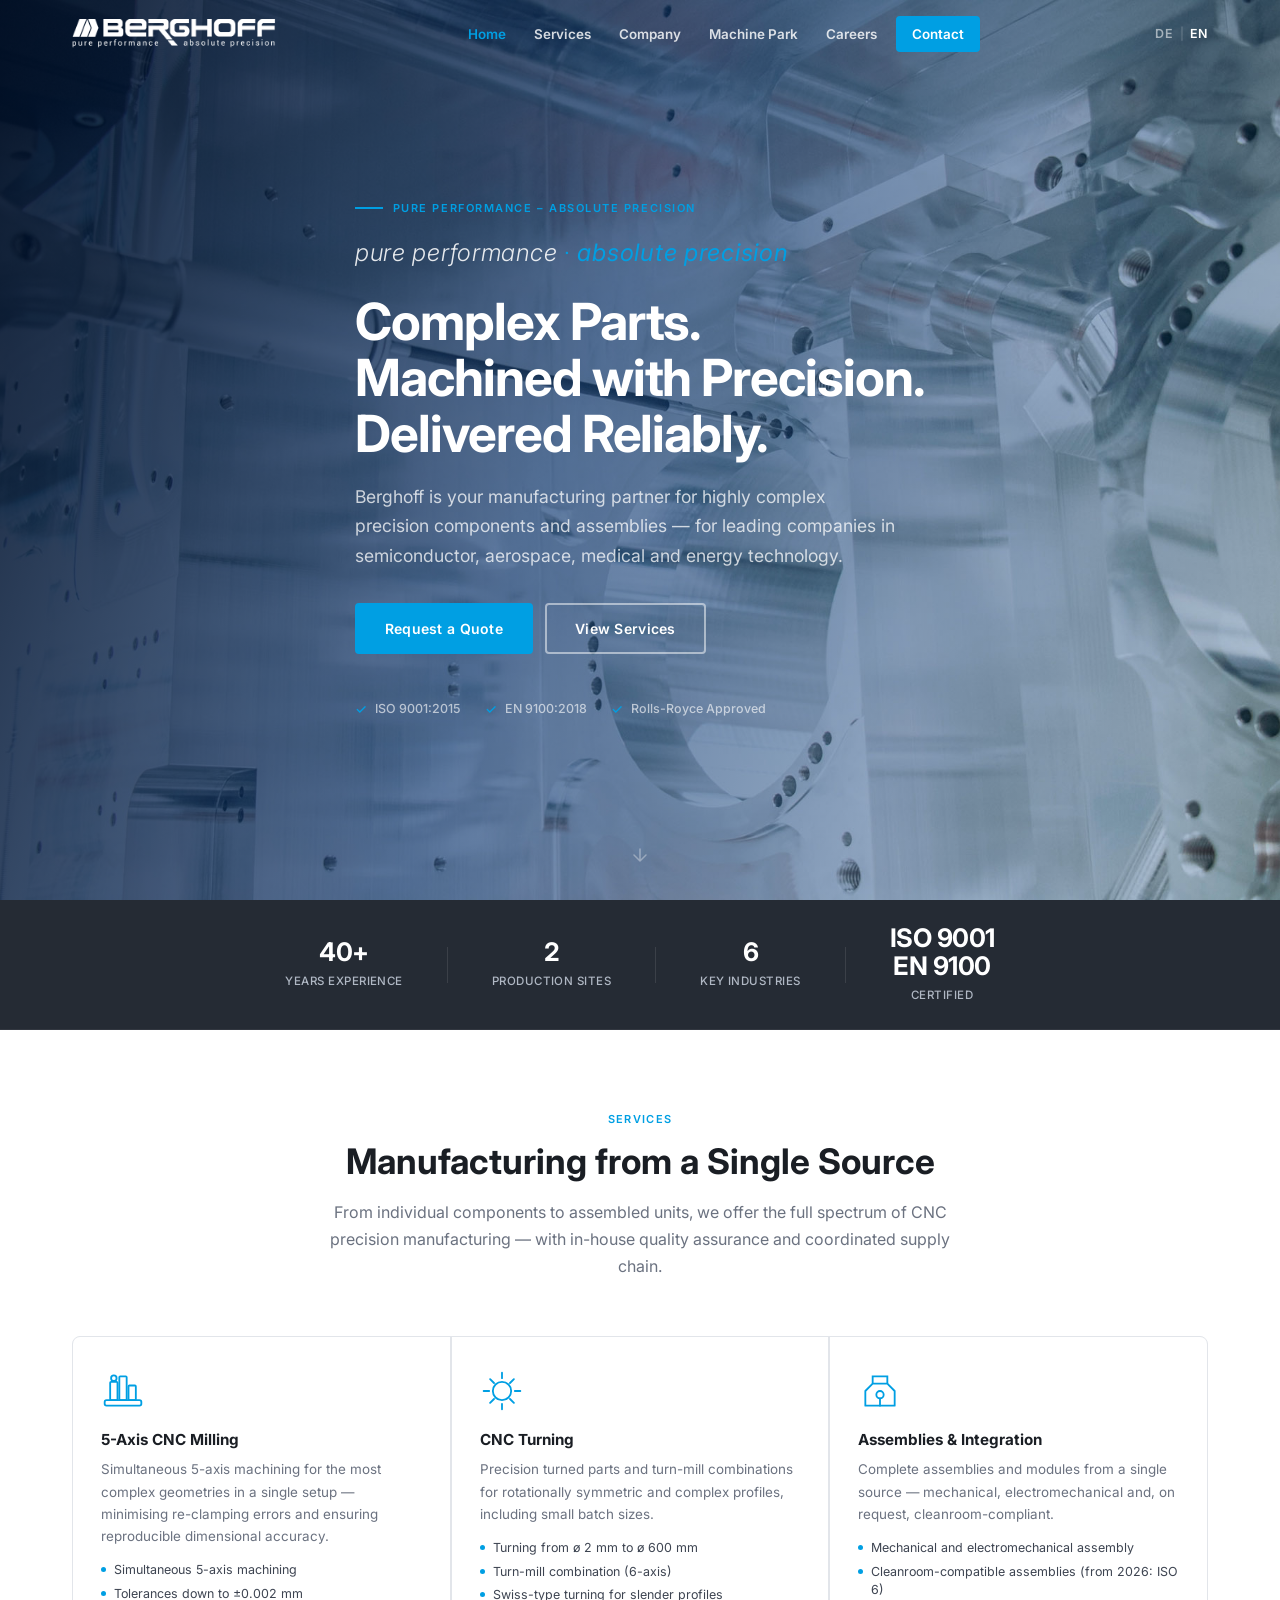
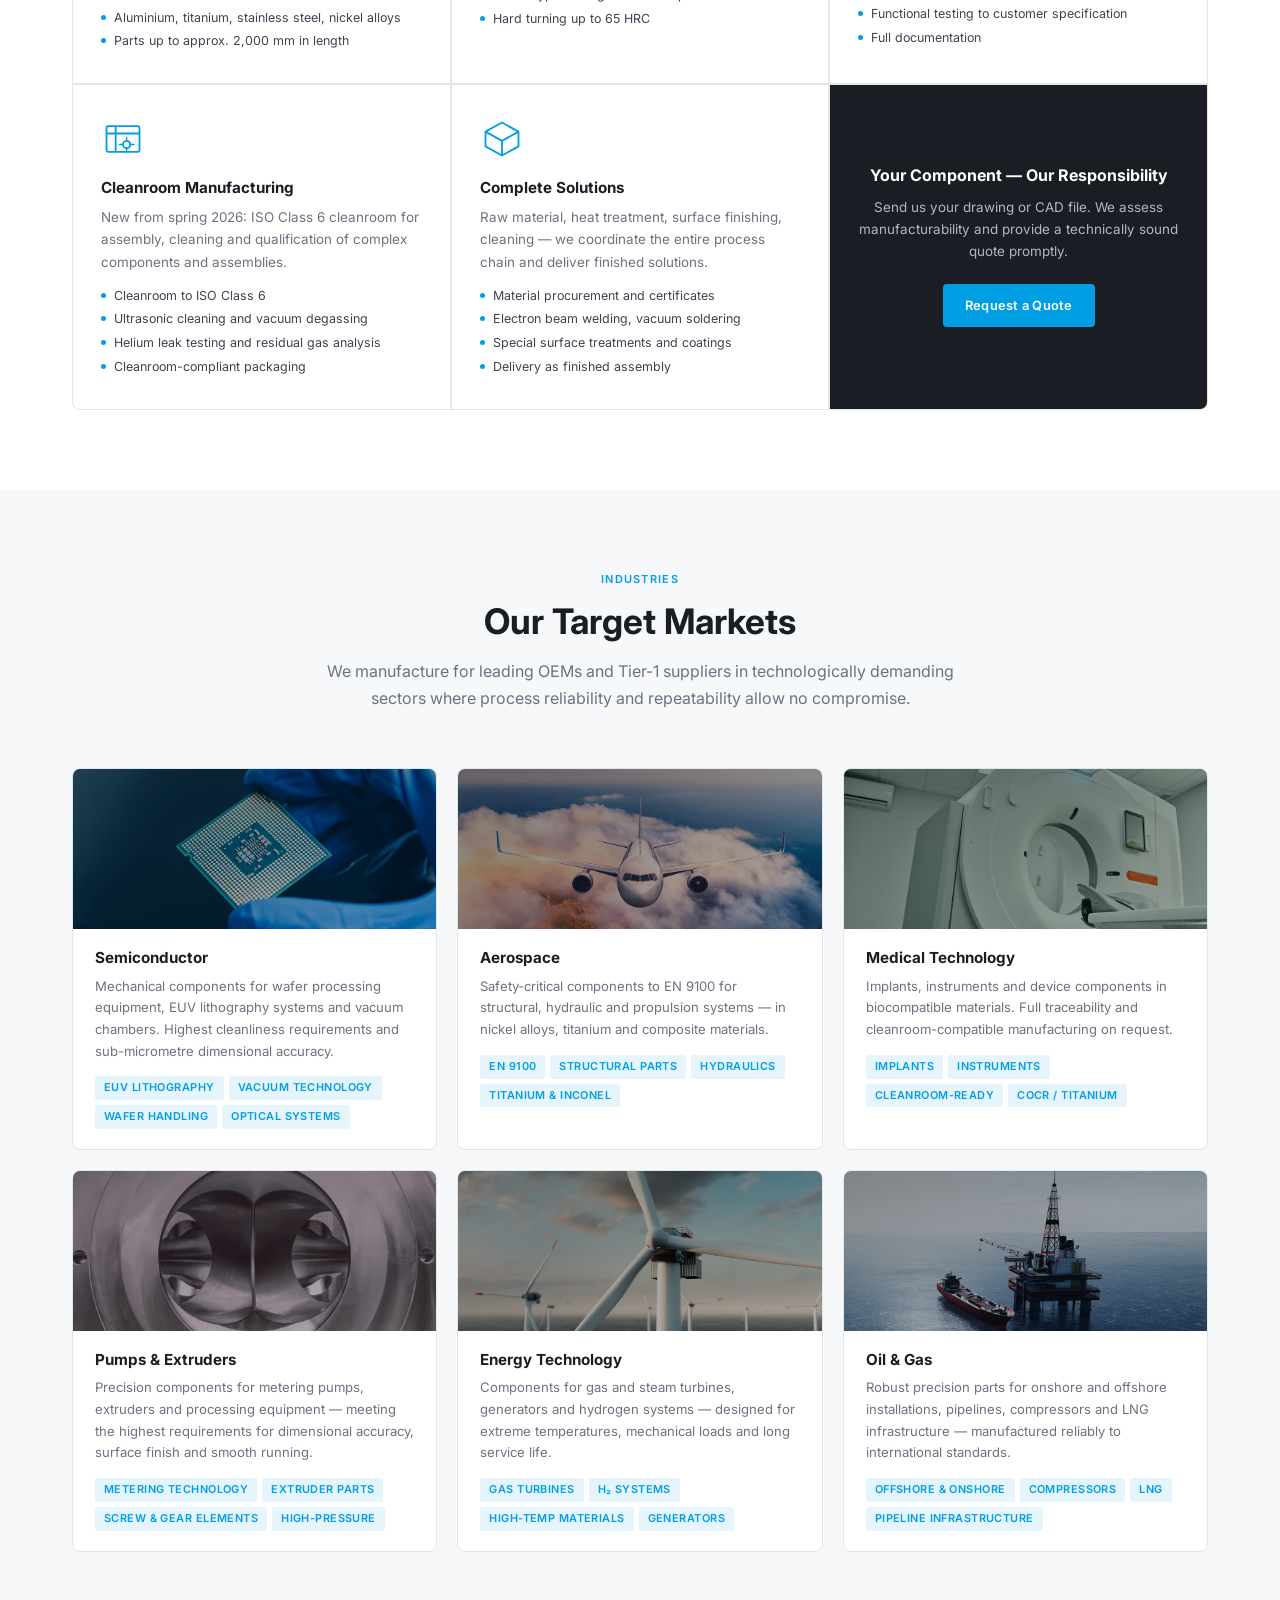
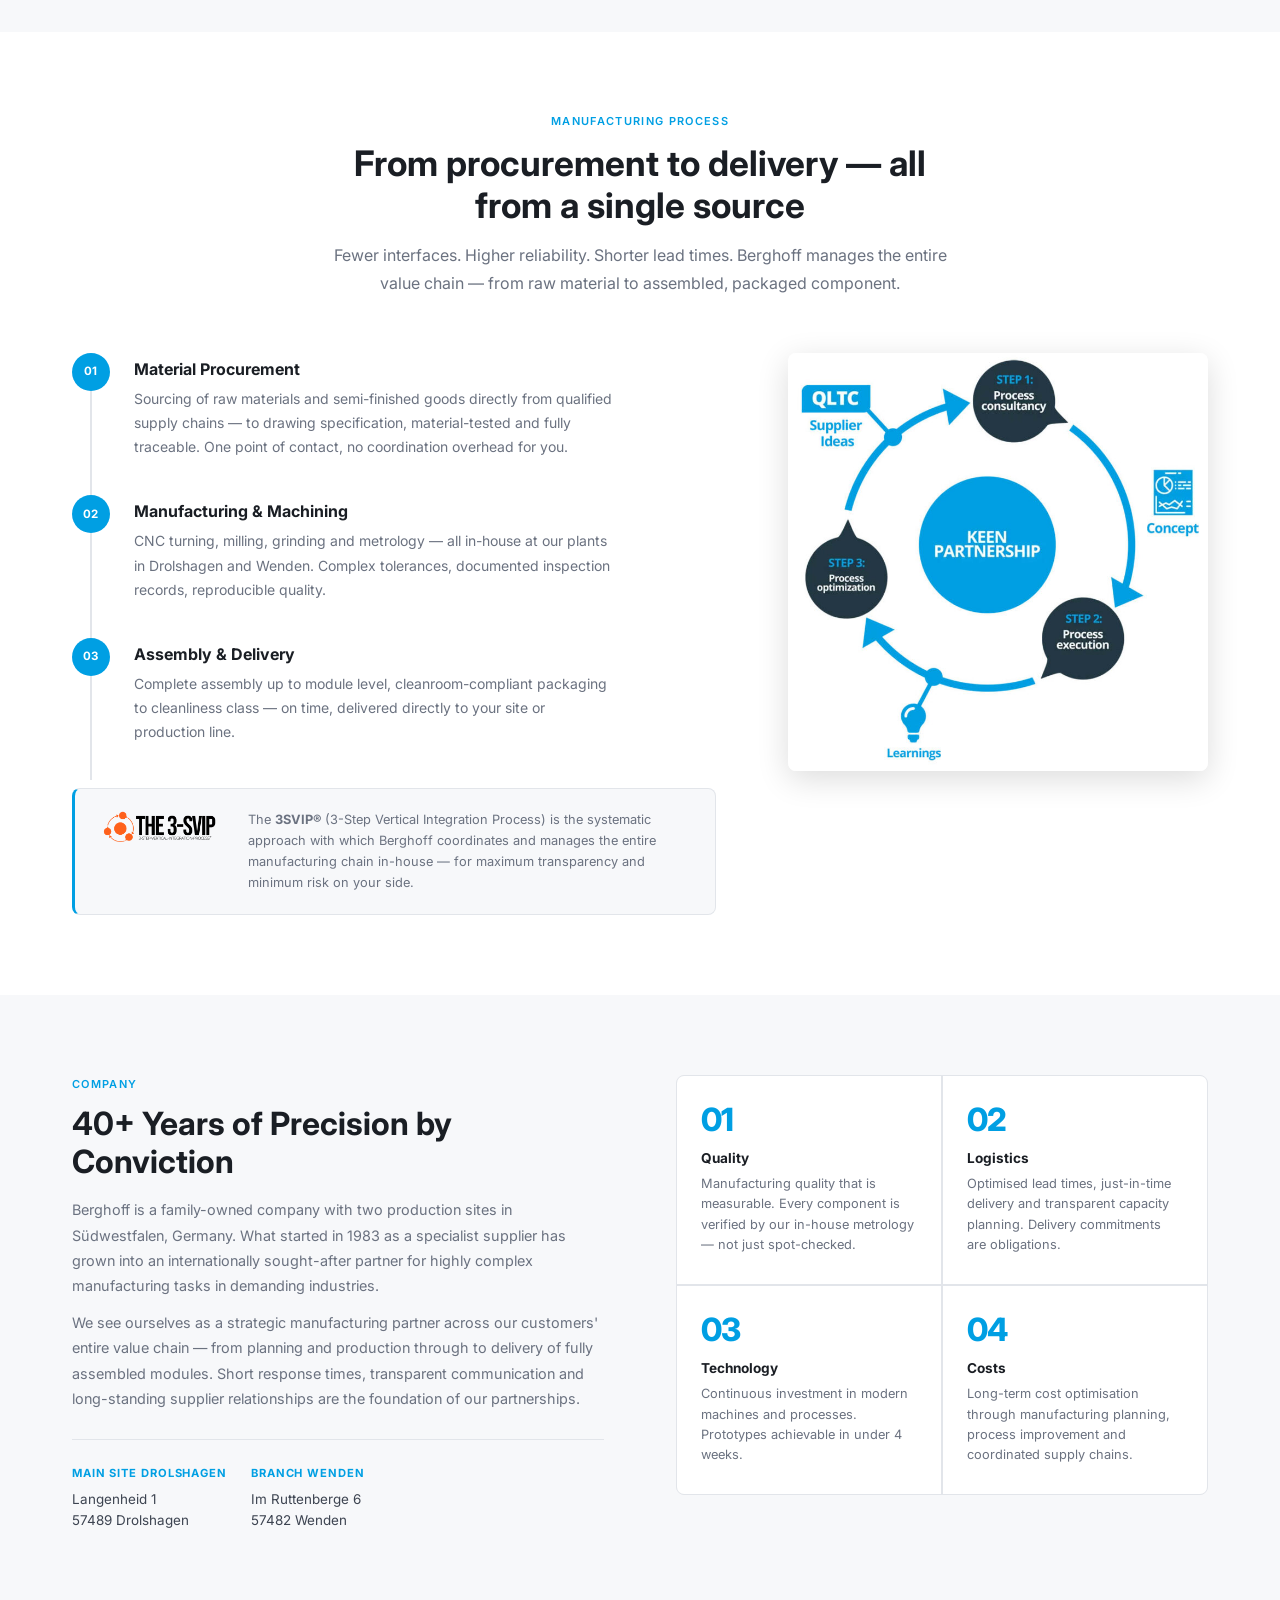
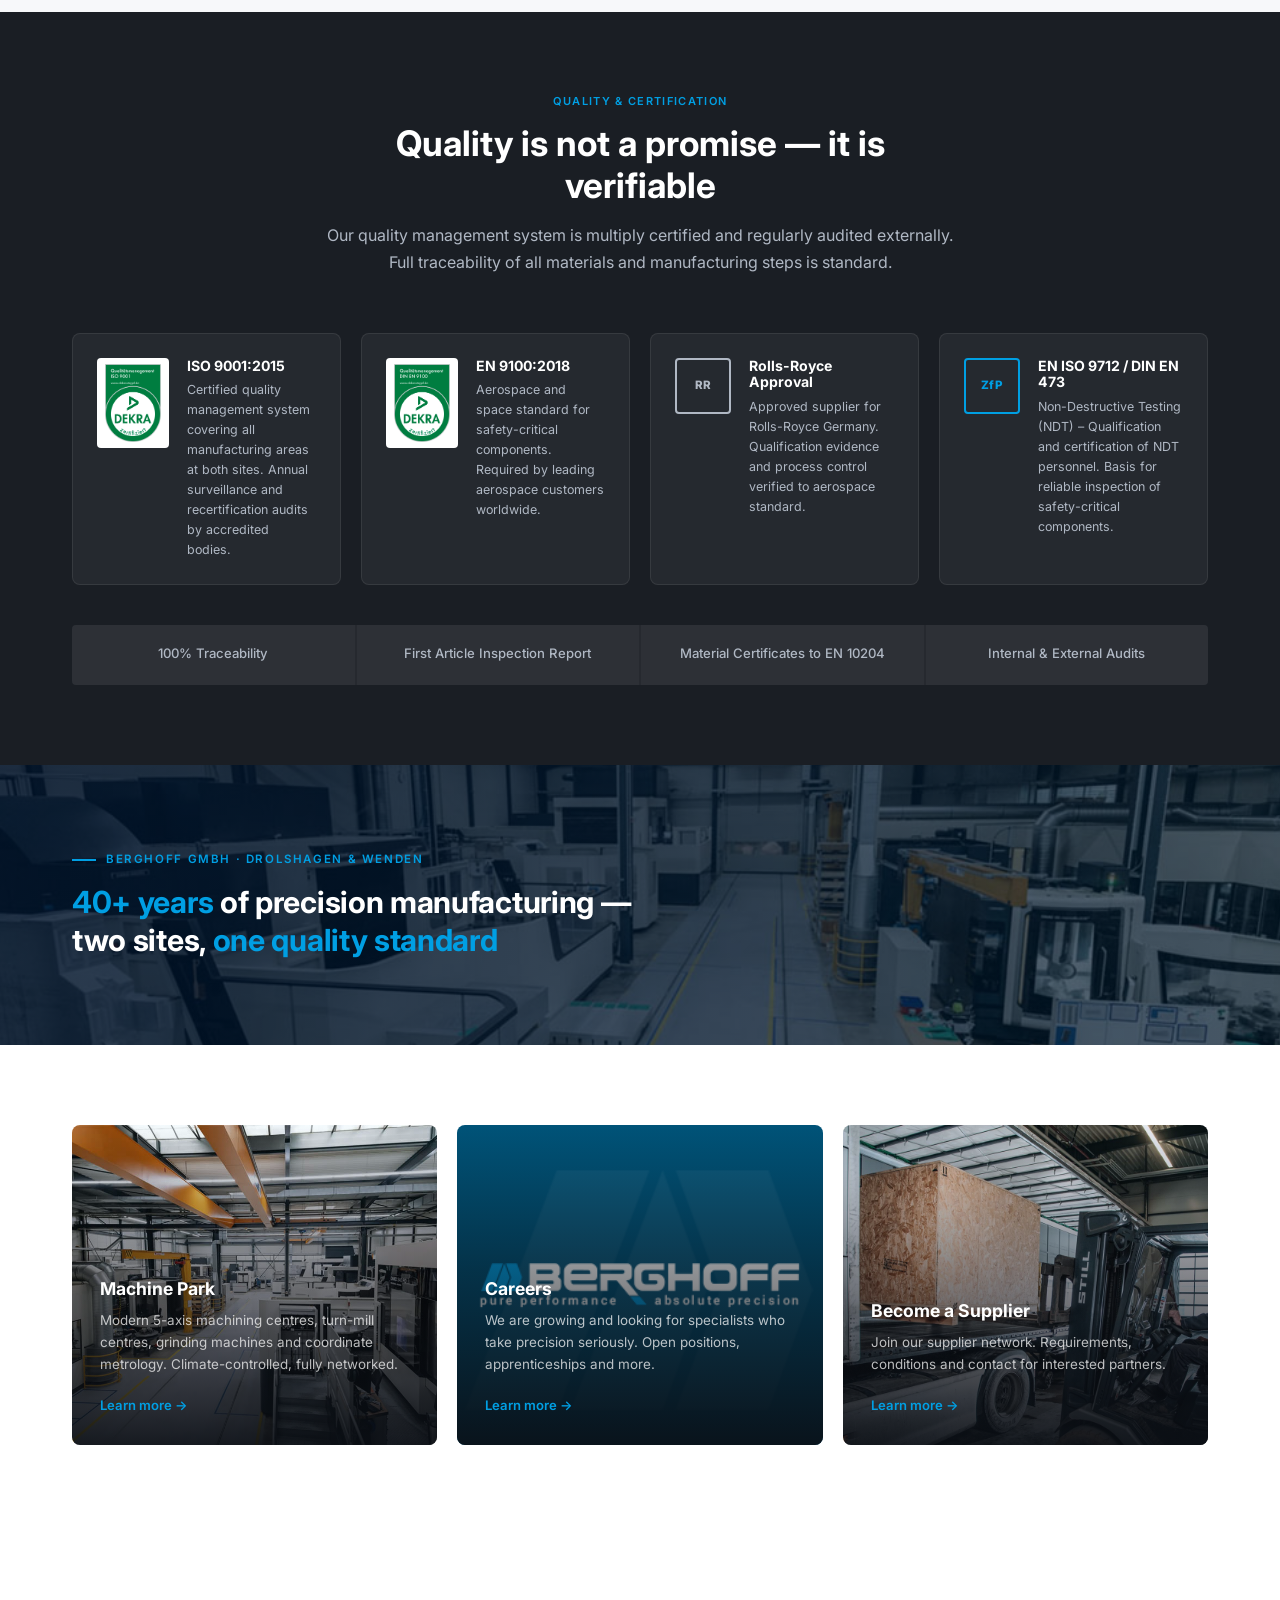
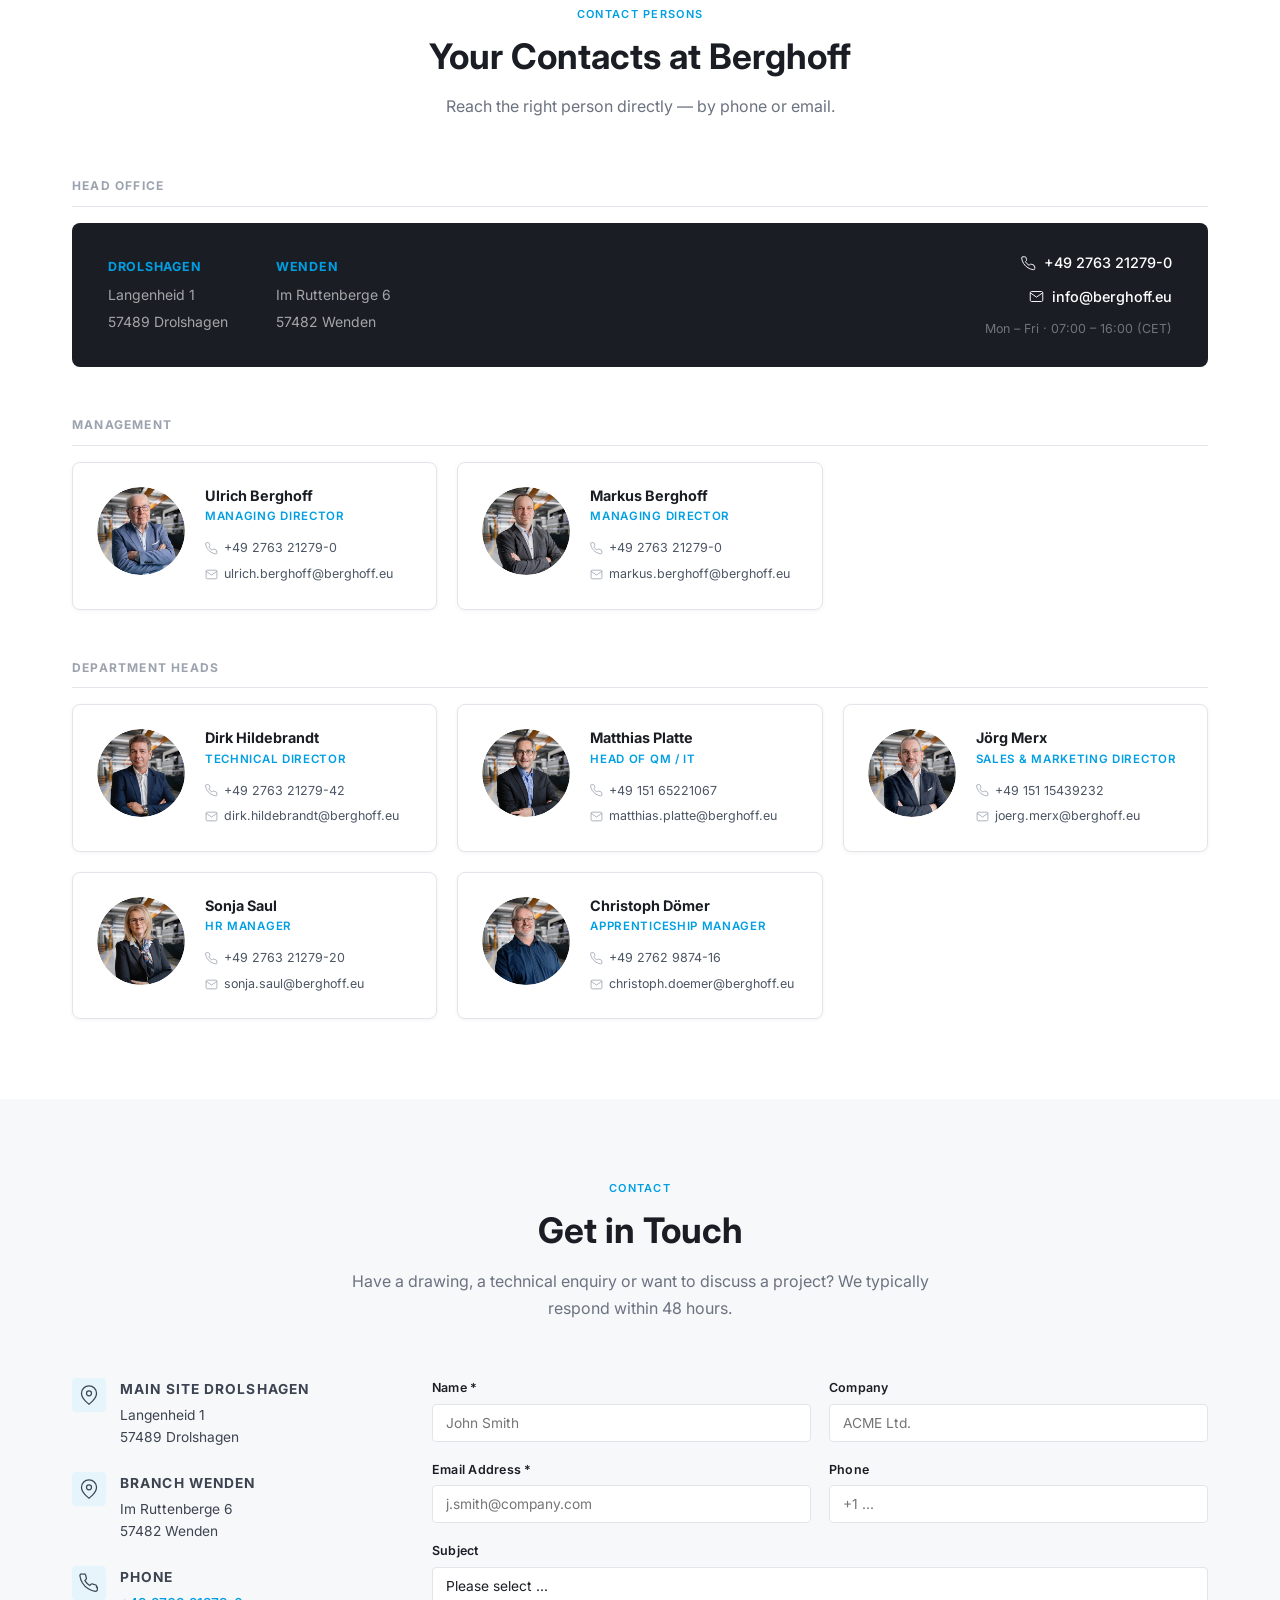
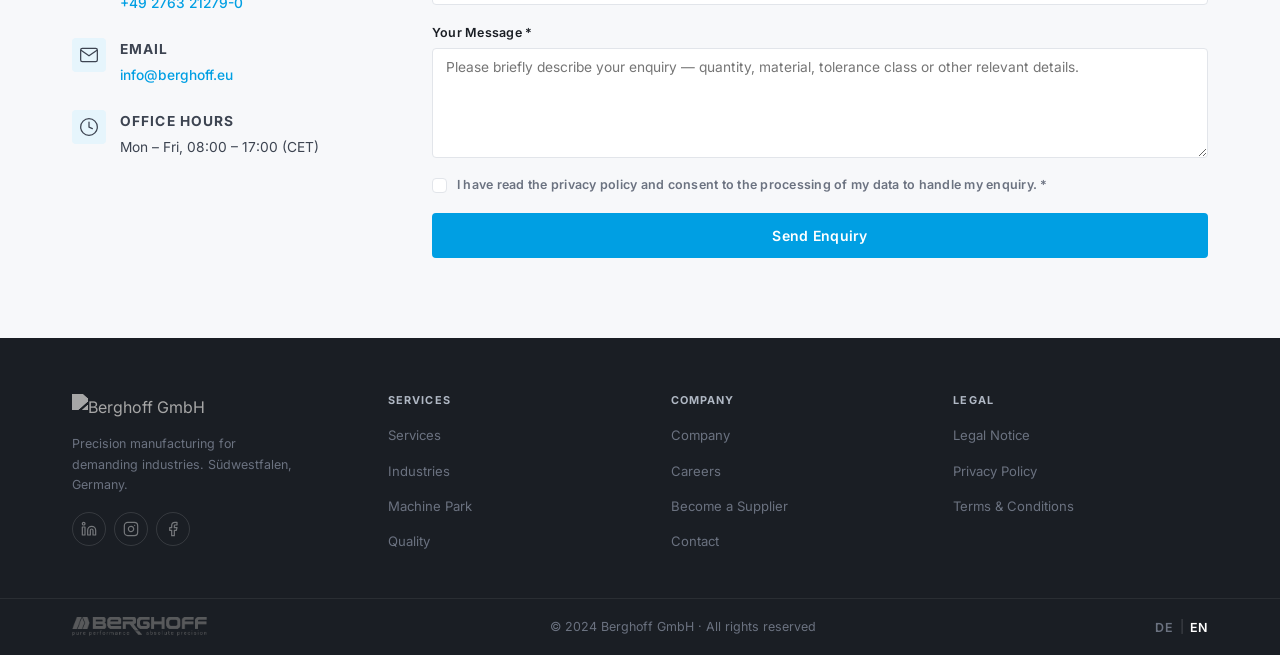
==== commit 5bbab93f: "update" ====
--- a/index.html
+++ b/index.html
@@ -210,36 +210,36 @@
 <section class="section" id="prozess">
   <div class="container">
     <div class="section-header">
-      <div class="section-label">Fertigungsprozess</div>
-      <h2>Von der Beschaffung bis zur Lieferung — alles aus einer Hand</h2>
-      <p class="section-intro">Weniger Schnittstellen. Höhere Zuverlässigkeit. Kürzere Durchlaufzeiten. Berghoff übernimmt die vollständige Wertschöpfungskette — vom Rohmaterial bis zum montierten, verpackten Bauteil.</p>
+      <div class="section-label" data-i18n="proc_label"></div>
+      <h2 data-i18n="proc_headline"></h2>
+      <p class="section-intro" data-i18n="proc_intro"></p>
     </div>
     <div class="svip-layout">
       <div class="svip-steps">
         <div class="svip-step">
           <div class="svip-step-num">01</div>
           <div class="svip-step-body">
-            <h3>Materialbeschaffung</h3>
-            <p>Beschaffung von Rohmaterial und Halbzeugen direkt aus qualifizierten Lieferketten — nach Zeichnungsvorgabe, werkstoffgeprüft und lückenlos rückverfolgbar. Ein Ansprechpartner, kein Koordinationsaufwand für Sie.</p>
+            <h3 data-i18n="proc_step1_title"></h3>
+            <p data-i18n="proc_step1_text"></p>
           </div>
         </div>
         <div class="svip-step">
           <div class="svip-step-num">02</div>
           <div class="svip-step-body">
-            <h3>Fertigung & Bearbeitung</h3>
-            <p>CNC-Drehen, Fräsen, Schleifen und Messtechnik — vollständig in unseren Werken in Drolshagen und Wenden. Komplexe Toleranzen, dokumentierte Prüfprotokolle, reproduzierbare Qualität.</p>
+            <h3 data-i18n="proc_step2_title"></h3>
+            <p data-i18n="proc_step2_text"></p>
           </div>
         </div>
         <div class="svip-step">
           <div class="svip-step-num">03</div>
           <div class="svip-step-body">
-            <h3>Montage & Lieferung</h3>
-            <p>Komplettmontage von Baugruppen bis Modulebene, reinraumgerechte Verpackung nach Cleanliness-Klasse — termingerecht, direkt an Ihren Standort oder in Ihre Fertigung.</p>
+            <h3 data-i18n="proc_step3_title"></h3>
+            <p data-i18n="proc_step3_text"></p>
           </div>
         </div>
         <div class="svip-trademark">
           <img src="Images/Start/3-step-vertical-integration-process-logo-final-scaled-1.png" alt="3SVIP® – 3-Step Vertical Integration Process" />
-          <p>Der <strong>3SVIP®</strong> (3-Step Vertical Integration Process) ist der systematische Ansatz, mit dem Berghoff die gesamte Fertigungskette intern koordiniert und steuert — für maximale Transparenz und minimale Risiken auf Ihrer Seite.</p>
+          <p data-i18n="proc_trademark"></p>
         </div>
       </div>
       <div class="svip-visual">
@@ -348,11 +348,8 @@
   <div class="photo-strip-overlay"></div>
   <div class="container photo-strip-inner">
     <div class="photo-strip-text">
-      <div class="photo-strip-kicker">Berghoff GmbH · Drolshagen & Wenden</div>
-      <p class="photo-strip-headline">
-        <em>40+ Jahre</em> Präzisionsfertigung —<br>
-        zwei Standorte, <em>eine Qualität</em>
-      </p>
+      <div class="photo-strip-kicker" data-i18n="strip_kicker"></div>
+      <p class="photo-strip-headline" data-i18n="strip_headline"></p>
     </div>
   </div>
 </div>
@@ -419,7 +416,7 @@
               <svg width="15" height="15" viewBox="0 0 24 24" fill="none"><path d="M4 4h16c1.1 0 2 .9 2 2v12c0 1.1-.9 2-2 2H4c-1.1 0-2-.9-2-2V6c0-1.1.9-2 2-2z" stroke="currentColor" stroke-width="1.5"/><polyline points="22,6 12,13 2,6" stroke="currentColor" stroke-width="1.5"/></svg>
               info@berghoff.eu
             </a>
-            <span class="zentrale-hours">Mo – Fr · 07:00 – 16:00 Uhr</span>
+            <span class="zentrale-hours" data-i18n="kon_hours_opening"></span>
           </div>
         </div>
       </div>
--- a/style.css
+++ b/style.css
@@ -1247,17 +1247,62 @@
 .checkbox-group {
   display: flex;
   flex-wrap: wrap;
-  gap: 12px;
+  gap: 10px;
   padding: 10px 0;
 }
 
 .checkbox-group .checkbox-label {
   display: flex;
   align-items: center;
-  gap: 7px;
+  gap: 8px;
   font-size: 0.84rem;
   color: var(--grey-700);
   cursor: pointer;
+  user-select: none;
+}
+
+/* Custom checkbox — square box with checkmark */
+.checkbox-group input[type="checkbox"] {
+  appearance: none;
+  -webkit-appearance: none;
+  width: 18px;
+  height: 18px;
+  min-width: 18px;
+  border: 1.8px solid var(--border);
+  border-radius: 4px;
+  background: var(--white);
+  cursor: pointer;
+  position: relative;
+  flex-shrink: 0;
+  transition: border-color 0.15s, background 0.15s;
+}
+
+.checkbox-group input[type="checkbox"]:checked {
+  background: var(--accent);
+  border-color: var(--accent);
+}
+
+.checkbox-group input[type="checkbox"]::after {
+  content: '';
+  position: absolute;
+  display: none;
+  left: 4px;
+  top: 1px;
+  width: 5px;
+  height: 10px;
+  border: 2px solid #fff;
+  border-top: none;
+  border-left: none;
+  transform: rotate(45deg);
+}
+
+.checkbox-group input[type="checkbox"]:checked::after {
+  display: block;
+}
+
+.checkbox-group input[type="checkbox"]:focus-visible {
+  outline: 2px solid var(--accent);
+  outline-offset: 2px;
 }
 
 .form-group.field-error input,
@@ -3022,3 +3067,143 @@
   display: inline-block;
   filter: drop-shadow(0 8px 32px rgba(0,159,227,0.25));
 }
+
+/* ═══════════════════════════════════════════════════════════════
+   MOBILE DEEP PASS – comprehensive fixes across all pages
+   ═══════════════════════════════════════════════════════════════ */
+@media (max-width: 768px) {
+
+  /* ─── Typography: clamp helpers for narrow screens ───────────── */
+  h1 { font-size: clamp(1.9rem, 7vw, 2.6rem); }
+  h2 { font-size: clamp(1.5rem, 5.5vw, 2rem); }
+  .hero h1 { font-size: clamp(2rem, 8vw, 3rem); }
+  .page-hero h1 { font-size: clamp(1.6rem, 6vw, 2.4rem); }
+
+  /* ─── Prevent long emails/URLs from overflowing card bounds ─── */
+  .contact-person-links a,
+  .contact-block a,
+  .zentrale-contacts a,
+  .team-card a,
+  .doc-link,
+  a[href^="mailto"],
+  a[href^="tel"] {
+    overflow-wrap: break-word;
+    word-break: break-all;
+  }
+
+  /* ─── Process steps: use full card width ─────────────────────── */
+  .process-step { max-width: 100%; width: 100%; }
+  .process-track { gap: 8px; }
+
+  /* ─── Hero CTAs: stretch to full width ───────────────────────── */
+  .hero-actions { align-items: stretch; }
+
+  /* ─── Stats: reduce padding ──────────────────────────────────── */
+  .stat { padding: 12px 16px; }
+  .stat-num { font-size: 1.8rem; }
+
+  /* ─── Section label: smaller letter-spacing ──────────────────── */
+  .section-label { font-size: 0.68rem; }
+
+  /* ─── Cap/Ind cards: tighter padding ─────────────────────────── */
+  .cap-card,
+  .ind-card { padding: 24px 20px; }
+
+  /* ─── Teaser cards: shorter image ───────────────────────────── */
+  .teaser-img { height: 180px; }
+
+  /* ─── Why-cards: horizontal layout → stack ───────────────────── */
+  .why-card { padding: 20px; gap: 16px; }
+
+  /* ─── Job cards: wrap header (badge + button) on small screens ── */
+  .job-card { padding: 20px; }
+  .job-card-header { flex-wrap: wrap; gap: 10px; }
+
+  /* ─── Ausbildung cards: tighter ─────────────────────────────── */
+  .ausb-card { padding: 24px 20px; }
+
+  /* ─── QLTC cards: reduce padding ─────────────────────────────── */
+  .qltc-card { padding: 28px 24px; }
+  .qltc-letter { font-size: 3rem; }
+
+  /* ─── Cert-req cards ─────────────────────────────────────────── */
+  .cert-req-card { padding: 24px 20px; }
+
+  /* ─── Lieferant supplier stats: horizontal row ───────────────── */
+  .sup-intro-stat {
+    flex-direction: row;
+    flex-wrap: wrap;
+    gap: 12px;
+  }
+  .sup-stat-item {
+    flex: 1 1 auto;
+    min-width: 90px;
+    border-right: none;
+    border-bottom: 1px solid var(--border);
+    padding: 12px 0;
+  }
+  .sup-stat-num { font-size: 1.1rem; }
+
+  /* ─── Selbstauskunft banner: already stacks, tighten text ─────── */
+  .selbst-body h2 { font-size: 1.2rem; }
+
+  /* ─── Supplier contact info: reduce gap ─────────────────────── */
+  .sup-contact-layout { gap: 28px; }
+
+  /* ─── Contact persons on homepage ────────────────────────────── */
+  .contact-persons { max-width: 100%; }
+  .contact-person { padding: 20px; gap: 16px; }
+  .contact-person-avatar { width: 44px; height: 44px; }
+
+  /* ─── Contact layout gap ─────────────────────────────────────── */
+  .contact-layout { gap: 36px; }
+
+  /* ─── Zentrale card: readable email/phone ────────────────────── */
+  .zentrale-card { gap: 16px; }
+  .zentrale-contacts a { font-size: 0.8rem; }
+
+  /* ─── Legal pages: reduce top padding ───────────────────────── */
+  .legal-main { padding-top: 80px; }
+
+  /* ─── Karriere social bar ────────────────────────────────────── */
+  .karriere-social-label { font-size: 0.82rem; }
+
+  /* ─── CTA section ────────────────────────────────────────────── */
+  .cta-box .section-header h2 { font-size: 1.4rem; }
+
+  /* ─── Footer bottom: center-align on mobile ─────────────────── */
+  .footer-bottom-inner { text-align: center; }
+  .footer-bottom-logo  { display: none; }
+  .footer-brand p { max-width: 260px; }
+}
+
+/* ─── Narrow screens ≤ 480px ─────────────────────────────────── */
+@media (max-width: 480px) {
+  :root { --section-pad: 36px; }
+
+  /* Stats: each cell full-width at 480px */
+  .stat { flex: 0 0 100%; border-right: none; border-bottom: 1px solid rgba(255,255,255,0.07); }
+
+  /* Job card header: stack vertically */
+  .job-card-header { flex-direction: column; align-items: flex-start; }
+  .job-card-header .btn { width: 100%; justify-content: center; }
+
+  /* Ausbildung card: full-button */
+  .ausb-card .btn { width: 100%; justify-content: center; }
+
+  /* Contact cards: stack avatar + info vertically for full-width text */
+  .contact-person { flex-direction: column; }
+  .team-card { flex-direction: column; gap: 12px; }
+
+  /* Smaller email/phone text so long addresses fit */
+  .contact-person-links a,
+  .team-card a[href^="mailto"],
+  .team-card a[href^="tel"],
+  .zentrale-contacts a { font-size: 0.76rem; }
+
+  /* Qual certs: make badge larger */
+  .cert-badge { width: 60px; height: 60px; font-size: 0.8rem; }
+
+  /* Checkbox group: allow wrap with full-width items */
+  .checkbox-group { gap: 8px; }
+}
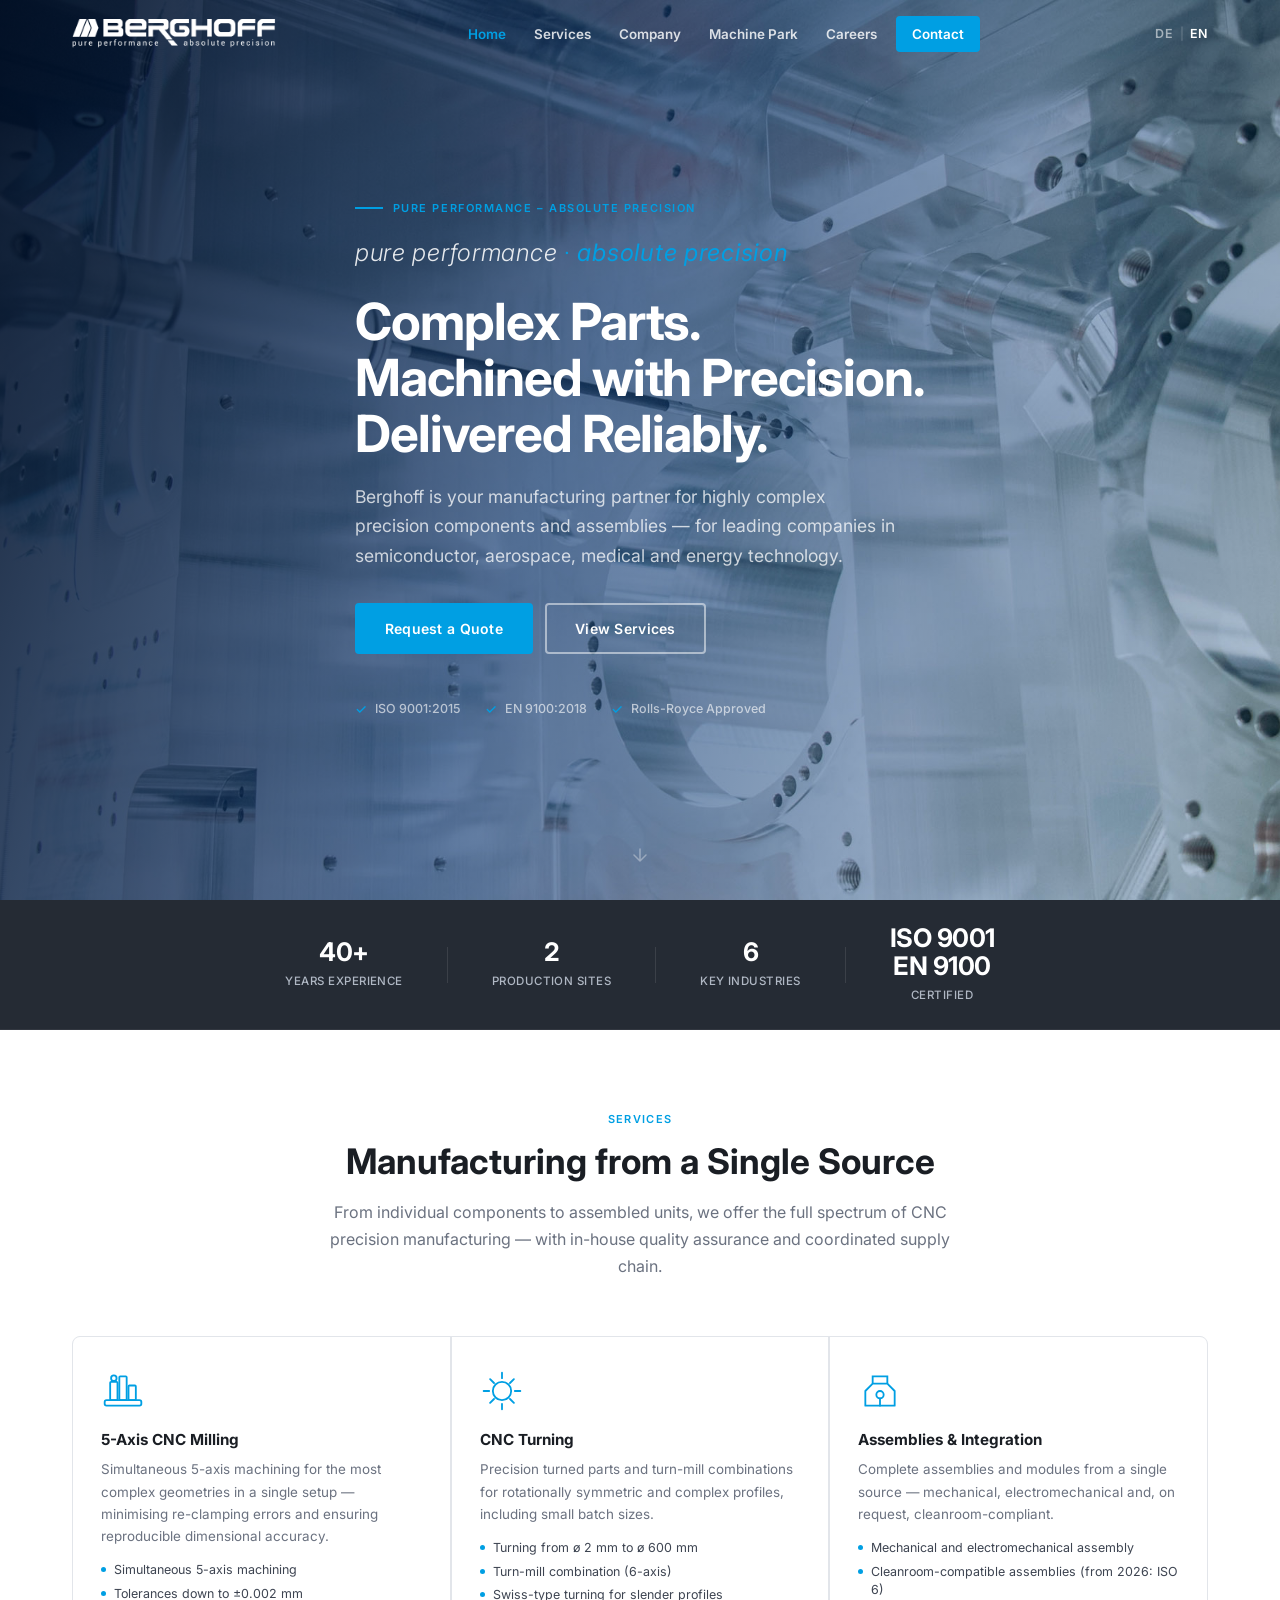
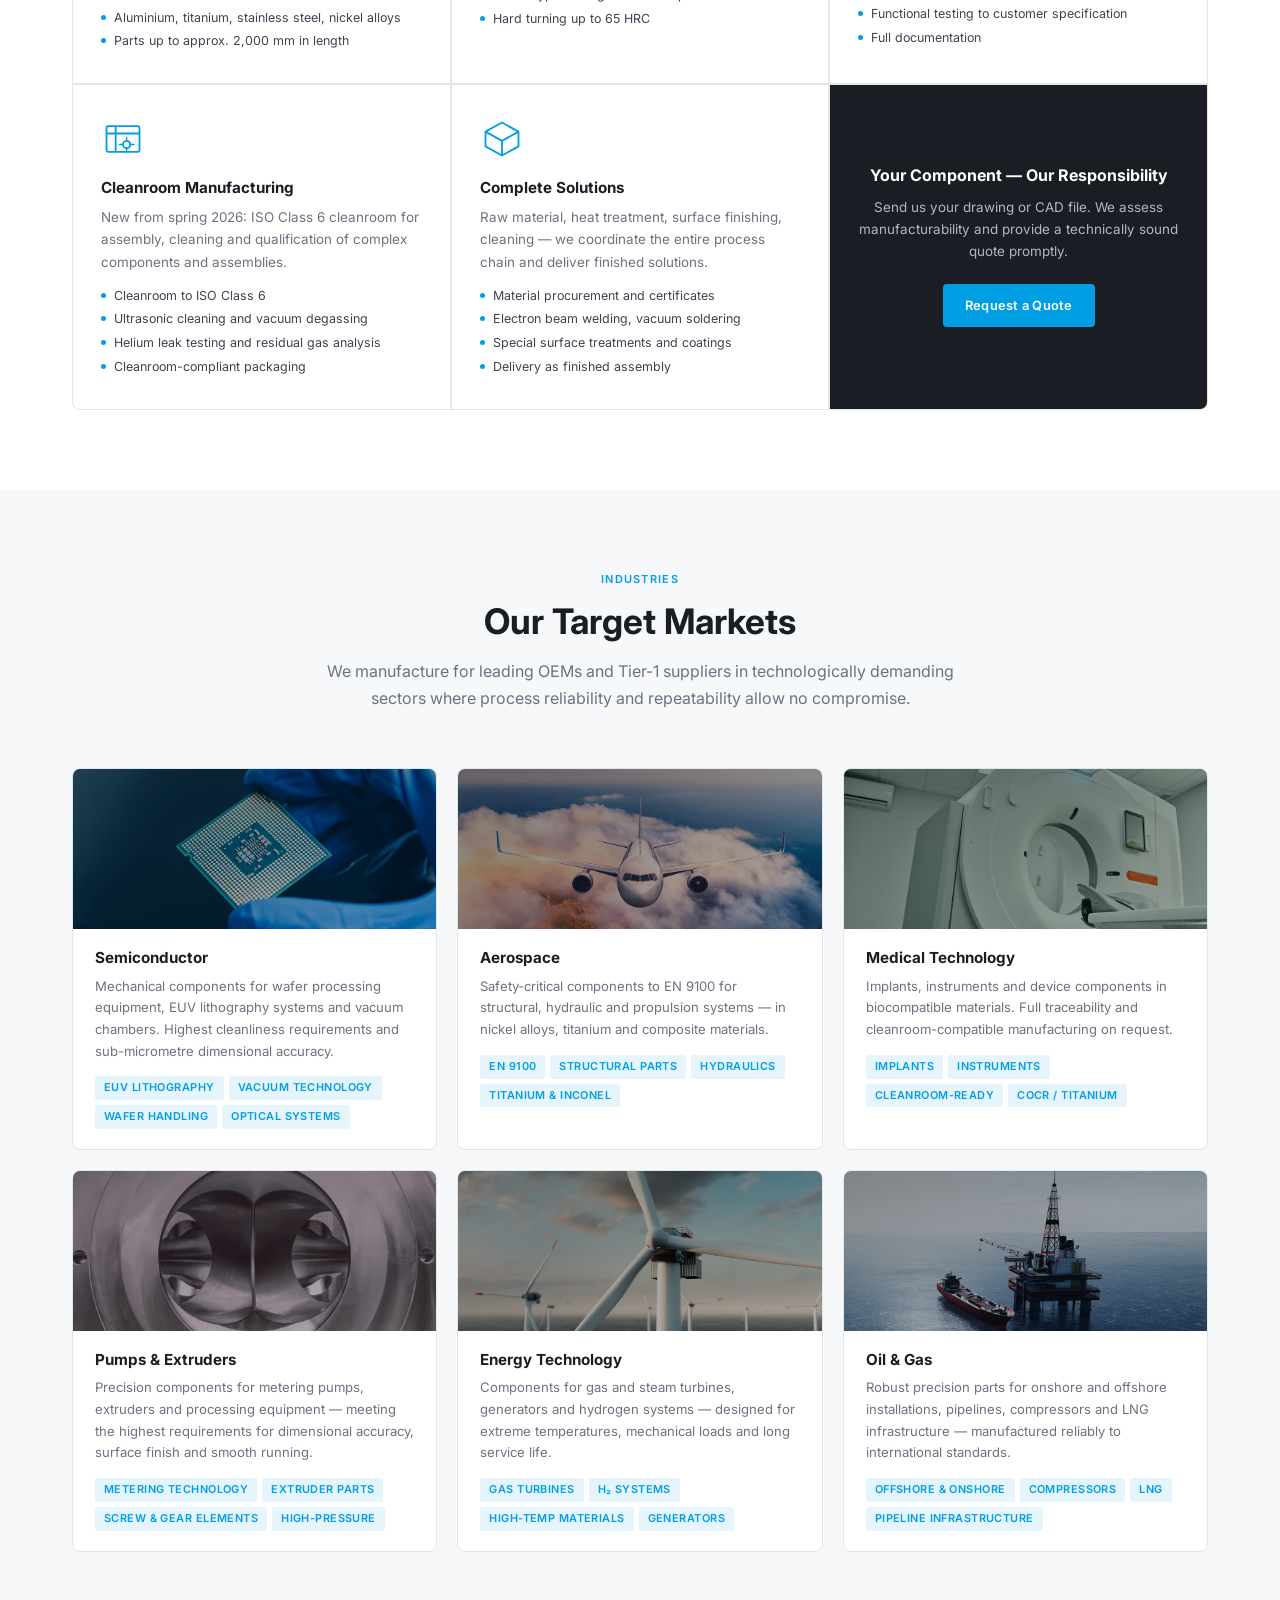
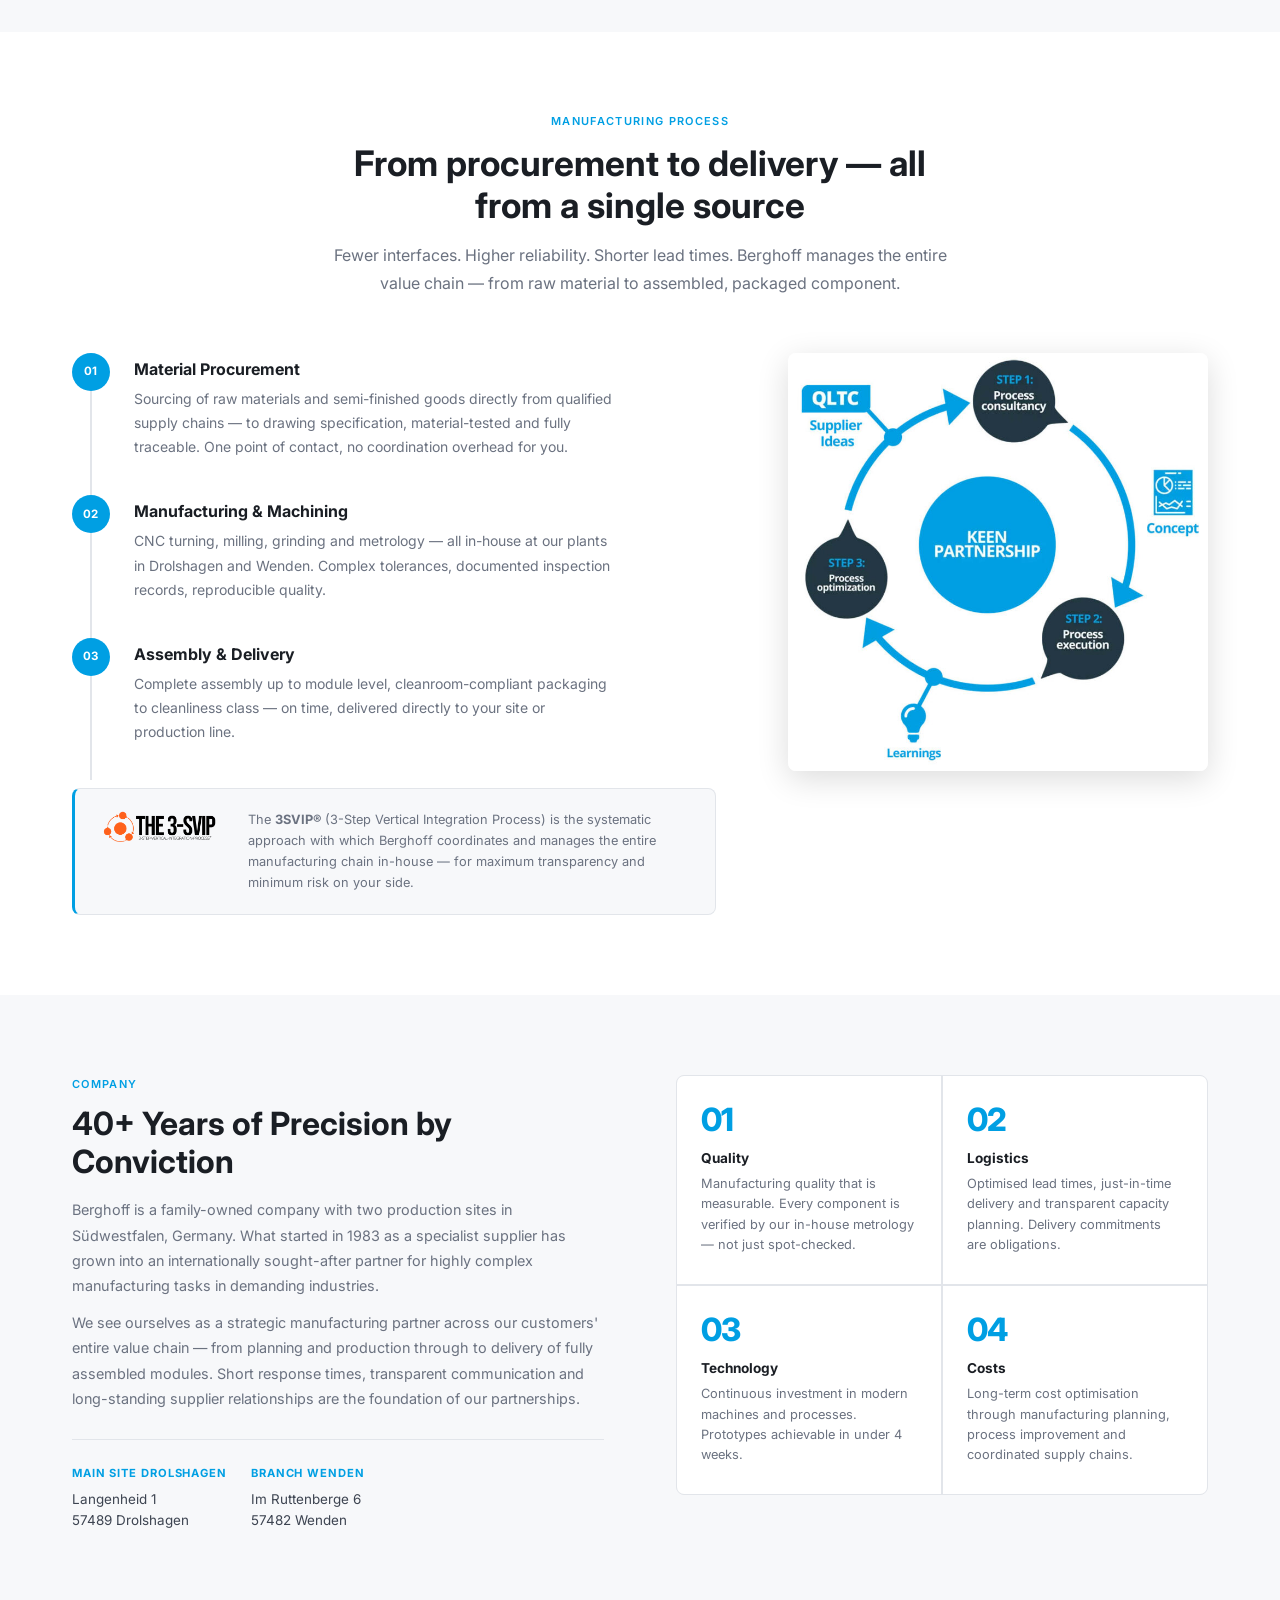
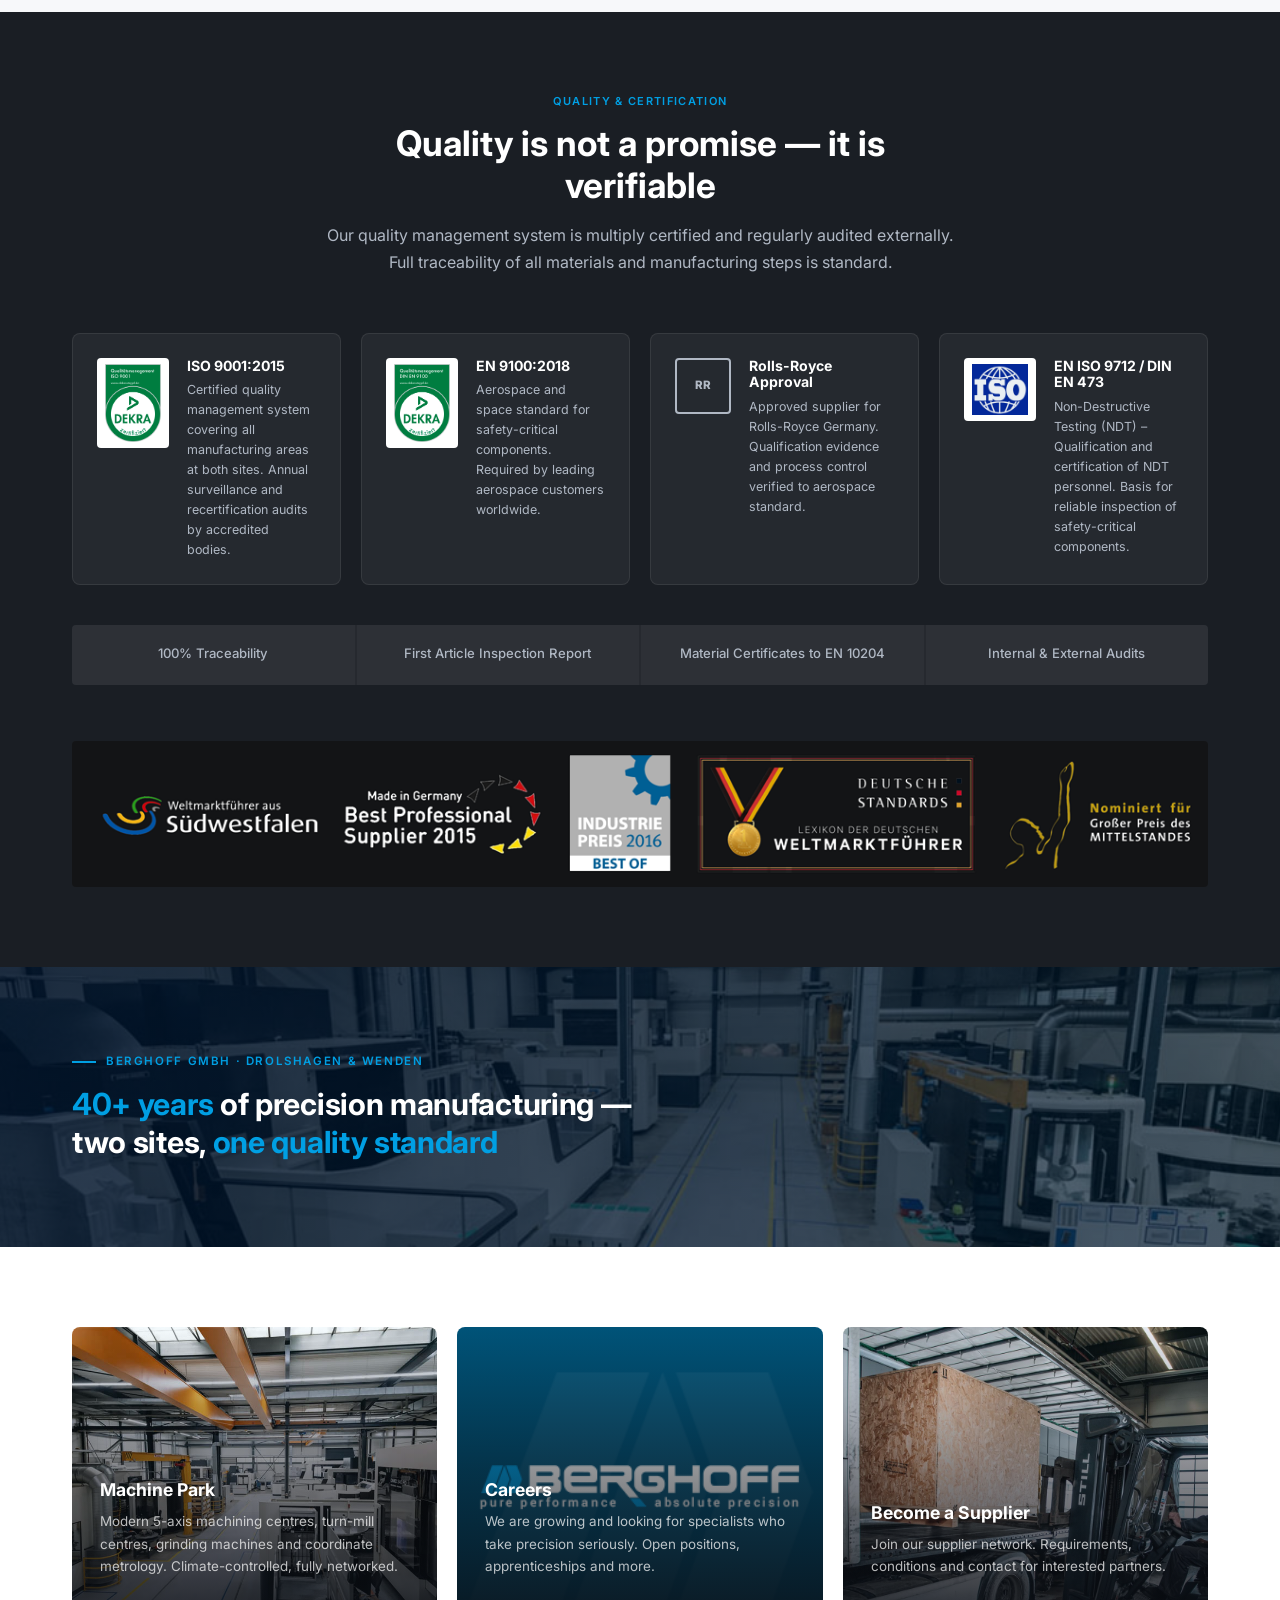
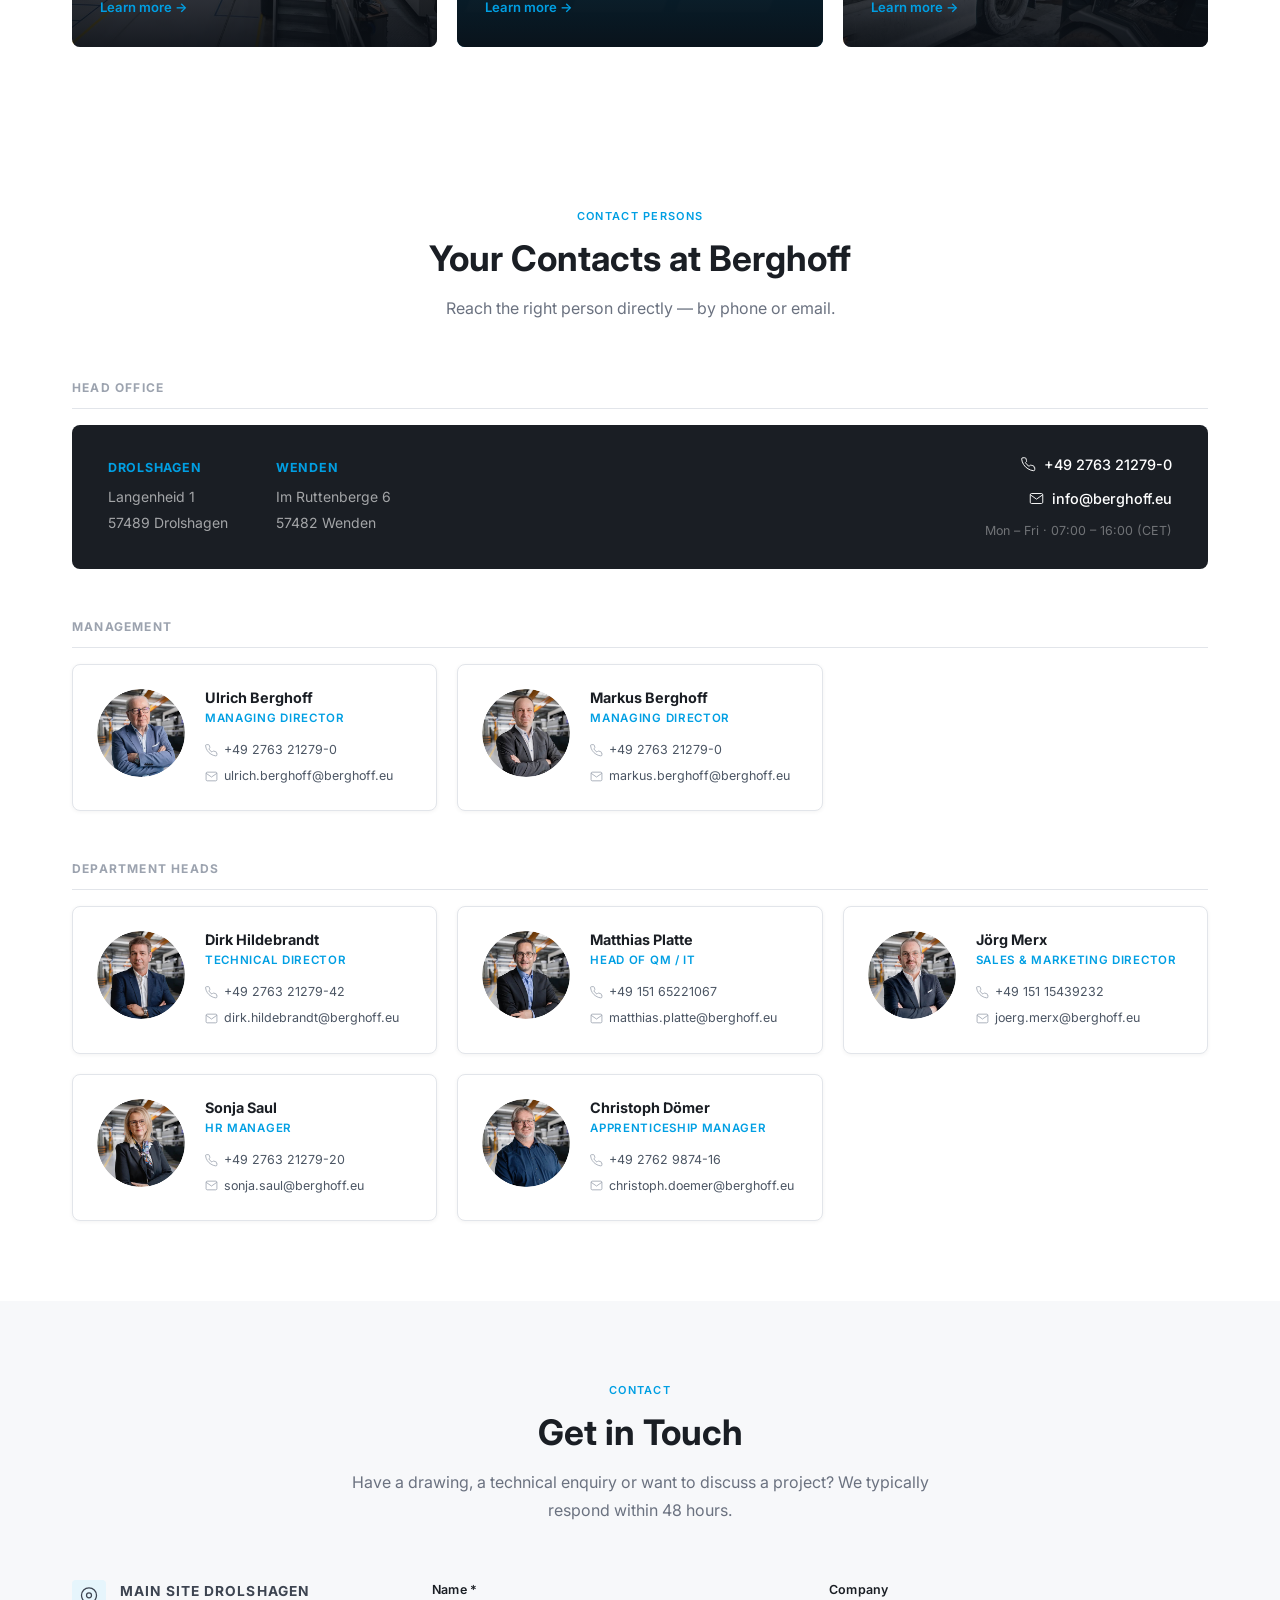
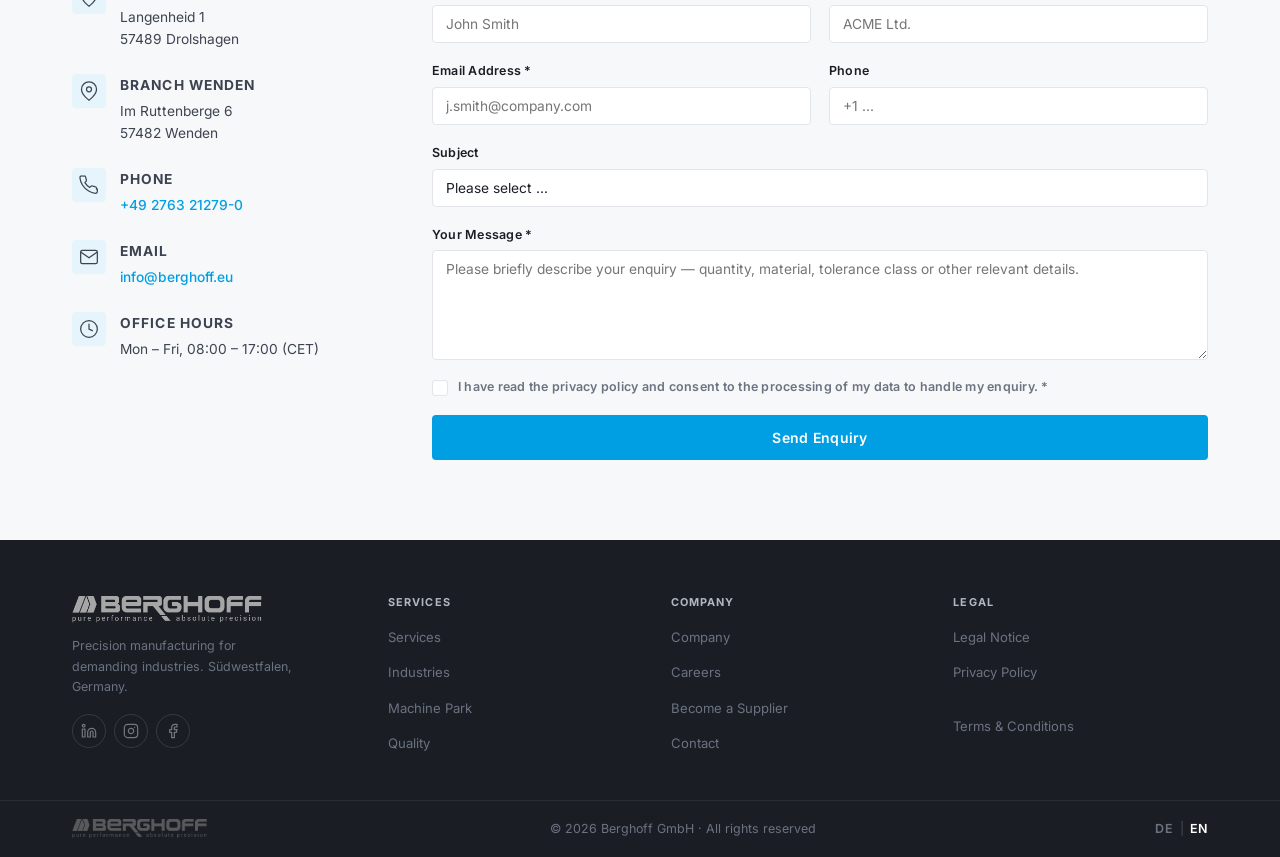
==== commit 764e6c79: "update" ====
--- a/index.html
+++ b/index.html
@@ -326,7 +326,7 @@
         </div>
       </div>
       <div class="qual-cert">
-        <div class="cert-badge cert-badge--accent">ZfP</div>
+        <img class="cert-logo" src="Images/Caertifications/2019-12-16-13_11_34-BERGHOFF-pure-performance-absolute-precision.png" alt="EN ISO 9712 Zertifizierung" />
         <div class="cert-info">
           <h4 data-i18n="cert4_title"></h4>
           <p data-i18n="cert4_text"></p>
@@ -338,6 +338,9 @@
       <div class="qual-pillar" data-i18n="qual_p2"></div>
       <div class="qual-pillar" data-i18n="qual_p3"></div>
       <div class="qual-pillar" data-i18n="qual_p4"></div>
+    </div>
+    <div class="awards-strip">
+      <img src="Images/Start/logos_home.png" alt="Auszeichnungen und Partnerschaften" />
     </div>
   </div>
 </section>
@@ -656,6 +659,8 @@
             <span data-i18n="form_privacy"></span>
           </label>
         </div>
+        <!-- Honeypot: hidden from real users, bots will fill it -->
+        <input type="text" name="website" tabindex="-1" autocomplete="off" aria-hidden="true" style="position:absolute;left:-9999px;opacity:0;height:0;width:0;pointer-events:none" />
         <button type="submit" class="btn btn-primary" data-i18n="form_submit"></button>
         <div class="form-success" id="form-success" hidden data-i18n="form_success_msg"></div>
       </form>
@@ -667,7 +672,7 @@
 <footer class="site-footer">
   <div class="container footer-inner">
     <div class="footer-brand">
-      <img src="Images/Start/berghoff_logo-weiss-gross.png" alt="Berghoff GmbH" class="footer-logo" />
+      <img src="Images/Start/berghoff_logo-schwarz-gross.png" alt="Berghoff GmbH" class="footer-logo" />
       <p class="footer-tagline" data-i18n="footer_tagline"></p>
       <div class="footer-social">
         <a href="https://www.linkedin.com/company/berghoff-group---pure-performance-absolute-precision" class="social-link" target="_blank" rel="noopener noreferrer" aria-label="Berghoff auf LinkedIn">
@@ -705,6 +710,8 @@
         <ul>
           <li><a href="impressum.html" data-i18n="footer_imprint"></a></li>
           <li><a href="datenschutz.html" data-i18n="footer_privacy"></a></li>
+          <li><a href="datenschutz-bewerbungstool.html" data-i18n="footer_privacy_jobs"></a></li>
+          <li><a href="datenschutzerklaerung.html" data-i18n="footer_privacy_full"></a></li>
           <li><a href="agb.html" data-i18n="footer_terms"></a></li>
         </ul>
       </div>
--- a/style.css
+++ b/style.css
@@ -987,6 +987,16 @@
   color: var(--white);
 }
 
+.awards-strip {
+  margin-top: 56px;
+  text-align: center;
+}
+.awards-strip img {
+  max-width: 100%;
+  height: auto;
+  border-radius: var(--radius);
+}
+
 /* ═══════════════════════════════════════════════════════════════
    TEASER CARDS
    ═══════════════════════════════════════════════════════════════ */
@@ -1200,7 +1210,7 @@
   letter-spacing: 0.02em;
 }
 
-.form-group input,
+.form-group input:not([type="checkbox"]),
 .form-group select,
 .form-group textarea {
   padding: 10px 13px;
@@ -1235,13 +1245,46 @@
 }
 
 .form-group--check input[type="checkbox"] {
-  width: 15px;
-  height: 15px;
+  appearance: none;
+  -webkit-appearance: none;
+  width: 16px;
+  height: 16px;
+  min-width: 16px;
   flex-shrink: 0;
   margin-top: 2px;
   padding: 0;
-  border: 1px solid var(--border);
-  accent-color: var(--accent);
+  border: 1.8px solid var(--border);
+  border-radius: 3px;
+  background: var(--white);
+  cursor: pointer;
+  position: relative;
+  transition: border-color 0.15s, background 0.15s;
+}
+
+.form-group--check input[type="checkbox"]:checked {
+  background: var(--accent);
+  border-color: var(--accent);
+}
+
+.form-group--check input[type="checkbox"]::after {
+  content: '';
+  position: absolute;
+  display: none;
+  left: 50%;
+  top: 45%;
+  width: 4px;
+  height: 8px;
+  border: 2px solid #fff;
+  border-top: none;
+  border-left: none;
+  transform: translate(-50%, -50%) rotate(45deg);
+}
+
+.form-group--check input[type="checkbox"]:checked::after { display: block; }
+
+.form-group--check input[type="checkbox"]:focus-visible {
+  outline: 2px solid var(--accent);
+  outline-offset: 2px;
 }
 
 .checkbox-group {
@@ -1286,14 +1329,14 @@
   content: '';
   position: absolute;
   display: none;
-  left: 4px;
-  top: 1px;
+  left: 50%;
+  top: 45%;
   width: 5px;
   height: 10px;
   border: 2px solid #fff;
   border-top: none;
   border-left: none;
-  transform: rotate(45deg);
+  transform: translate(-50%, -50%) rotate(45deg);
 }
 
 .checkbox-group input[type="checkbox"]:checked::after {
@@ -1880,6 +1923,162 @@
    KARRIERE PAGE
    ═══════════════════════════════════════════════════════════════ */
 
+/* ── Split section (two audience cards) ─────────────────────── */
+.kar-split {
+  display: grid;
+  grid-template-columns: 1fr 1fr;
+  min-height: 500px;
+}
+.kar-split-card {
+  position: relative;
+  display: flex;
+  flex-direction: column;
+  justify-content: flex-end;
+  padding: 52px 48px;
+  overflow: hidden;
+}
+.kar-split-card-bg {
+  position: absolute;
+  inset: 0;
+  background-size: cover;
+  background-position: center;
+  transition: transform 0.7s ease;
+}
+.kar-split-card:hover .kar-split-card-bg {
+  transform: scale(1.05);
+}
+.kar-split-card::after {
+  content: '';
+  position: absolute;
+  inset: 0;
+  background: linear-gradient(to top, rgba(0,0,0,0.85) 0%, rgba(0,0,0,0.4) 50%, rgba(0,0,0,0.1) 100%);
+  z-index: 1;
+}
+.kar-split-card-content {
+  position: relative;
+  z-index: 2;
+}
+.kar-split-card-label {
+  display: block;
+  font-size: 0.7rem;
+  letter-spacing: 0.15em;
+  text-transform: uppercase;
+  font-weight: 600;
+  color: var(--accent);
+  margin-bottom: 10px;
+}
+.kar-split-card-content h3 {
+  font-size: clamp(1.4rem, 2.5vw, 2rem);
+  font-weight: 700;
+  color: #fff;
+  margin-bottom: 14px;
+  line-height: 1.2;
+}
+.kar-split-card-content p {
+  font-size: 0.88rem;
+  color: rgba(255,255,255,0.82);
+  line-height: 1.65;
+  margin-bottom: 28px;
+  max-width: 380px;
+}
+
+/* ── Zone anchor (Jobs section header) ──────────────────────── */
+.section-zone-anchor {
+  background: var(--dark);
+  padding: 60px 0 52px;
+  text-align: center;
+}
+.section-zone-anchor .section-label {
+  color: var(--accent);
+  background: transparent;
+  font-size: 0.72rem;
+  letter-spacing: 0.14em;
+  text-transform: uppercase;
+  font-weight: 600;
+  margin-bottom: 14px;
+}
+.section-zone-anchor h2 {
+  color: #fff;
+  font-size: clamp(1.7rem, 3.5vw, 2.4rem);
+  font-weight: 700;
+  margin-bottom: 14px;
+}
+.section-zone-anchor p {
+  color: var(--grey-300);
+  font-size: 0.95rem;
+  max-width: 540px;
+  margin: 0 auto;
+  line-height: 1.7;
+}
+
+/* Chapter dividers */
+.karriere-chapter {
+  background: var(--dark);
+  color: #fff;
+  padding: 72px 0 64px;
+  text-align: center;
+}
+.karriere-chapter .section-label {
+  color: var(--accent);
+  background: transparent;
+  font-size: 0.72rem;
+  letter-spacing: 0.14em;
+  text-transform: uppercase;
+  font-weight: 600;
+  margin-bottom: 14px;
+}
+.karriere-chapter h2 {
+  color: #fff;
+  font-size: clamp(1.8rem, 4vw, 2.6rem);
+  font-weight: 700;
+  margin-bottom: 16px;
+}
+.karriere-chapter p {
+  color: var(--grey-300);
+  font-size: 1rem;
+  max-width: 580px;
+  margin: 0 auto;
+  line-height: 1.7;
+}
+
+/* Fachkräfte intro section */
+.jobs-fachkraft-layout {
+  display: grid;
+  grid-template-columns: 1fr 1fr;
+  gap: 56px;
+  align-items: center;
+  margin-bottom: 56px;
+}
+.jobs-fachkraft-text .section-label {
+  margin-bottom: 12px;
+}
+.jobs-fachkraft-text p {
+  color: var(--grey-500);
+  font-size: 0.92rem;
+  line-height: 1.75;
+  margin-bottom: 14px;
+}
+.jobs-fachkraft-images {
+  display: grid;
+  grid-template-columns: 1fr 1fr;
+  grid-template-rows: auto auto;
+  gap: 10px;
+}
+.jobs-fachkraft-images img {
+  width: 100%;
+  height: 100%;
+  object-fit: cover;
+  border-radius: var(--radius);
+  display: block;
+}
+.jobs-fachkraft-images img:first-child {
+  grid-column: 1 / -1;
+  height: 220px;
+}
+.jobs-fachkraft-images img:not(:first-child) {
+  height: 140px;
+}
+
 /* Jobs layout */
 .jobs-layout {
   display: grid;
@@ -2049,10 +2248,8 @@
 /* Contact persons */
 .contact-persons {
   display: grid;
-  grid-template-columns: repeat(2, 1fr);
+  grid-template-columns: repeat(3, 1fr);
   gap: 24px;
-  max-width: 720px;
-  margin: 0 auto;
 }
 
 .contact-person {
@@ -2102,6 +2299,18 @@
 .contact-person-links a:hover { color: var(--accent-dark); }
 
 .contact-person-scope { font-size: 0.78rem; color: var(--grey-500); line-height: 1.5; }
+
+.contact-person-quote {
+  margin-top: 14px;
+  padding: 10px 12px;
+  border-left: 3px solid var(--accent);
+  font-size: 0.76rem;
+  font-style: italic;
+  color: var(--grey-500);
+  line-height: 1.6;
+  background: var(--accent-light);
+  border-radius: 0 var(--radius) var(--radius) 0;
+}
 
 /* ═══════════════════════════════════════════════════════════════
    LIEFERANT PAGE
@@ -2501,6 +2710,9 @@
 /* Tablet ≤ 900px */
 @media (max-width: 900px) {
   .jobs-layout       { grid-template-columns: 1fr; gap: 36px; }
+  .jobs-fachkraft-layout { grid-template-columns: 1fr; gap: 36px; }
+  .kar-split { grid-template-columns: 1fr; min-height: unset; }
+  .kar-split-card { min-height: 300px; padding: 36px 28px; }
   .contact-layout    { grid-template-columns: 1fr; gap: 36px; }
   .sup-contact-layout { grid-template-columns: 1fr; gap: 36px; }
   .sup-intro-layout  { grid-template-columns: 1fr; gap: 28px; }
@@ -2509,7 +2721,7 @@
   .measure-grid      { grid-template-columns: 1fr; }
   .docs-grid         { grid-template-columns: repeat(2, 1fr); }
   .benefits-grid     { grid-template-columns: repeat(2, 1fr); }
-  .contact-persons   { grid-template-columns: 1fr; max-width: 420px; }
+  .contact-persons   { grid-template-columns: 1fr; }
 }
 
 /* Mobile ≤ 768px */
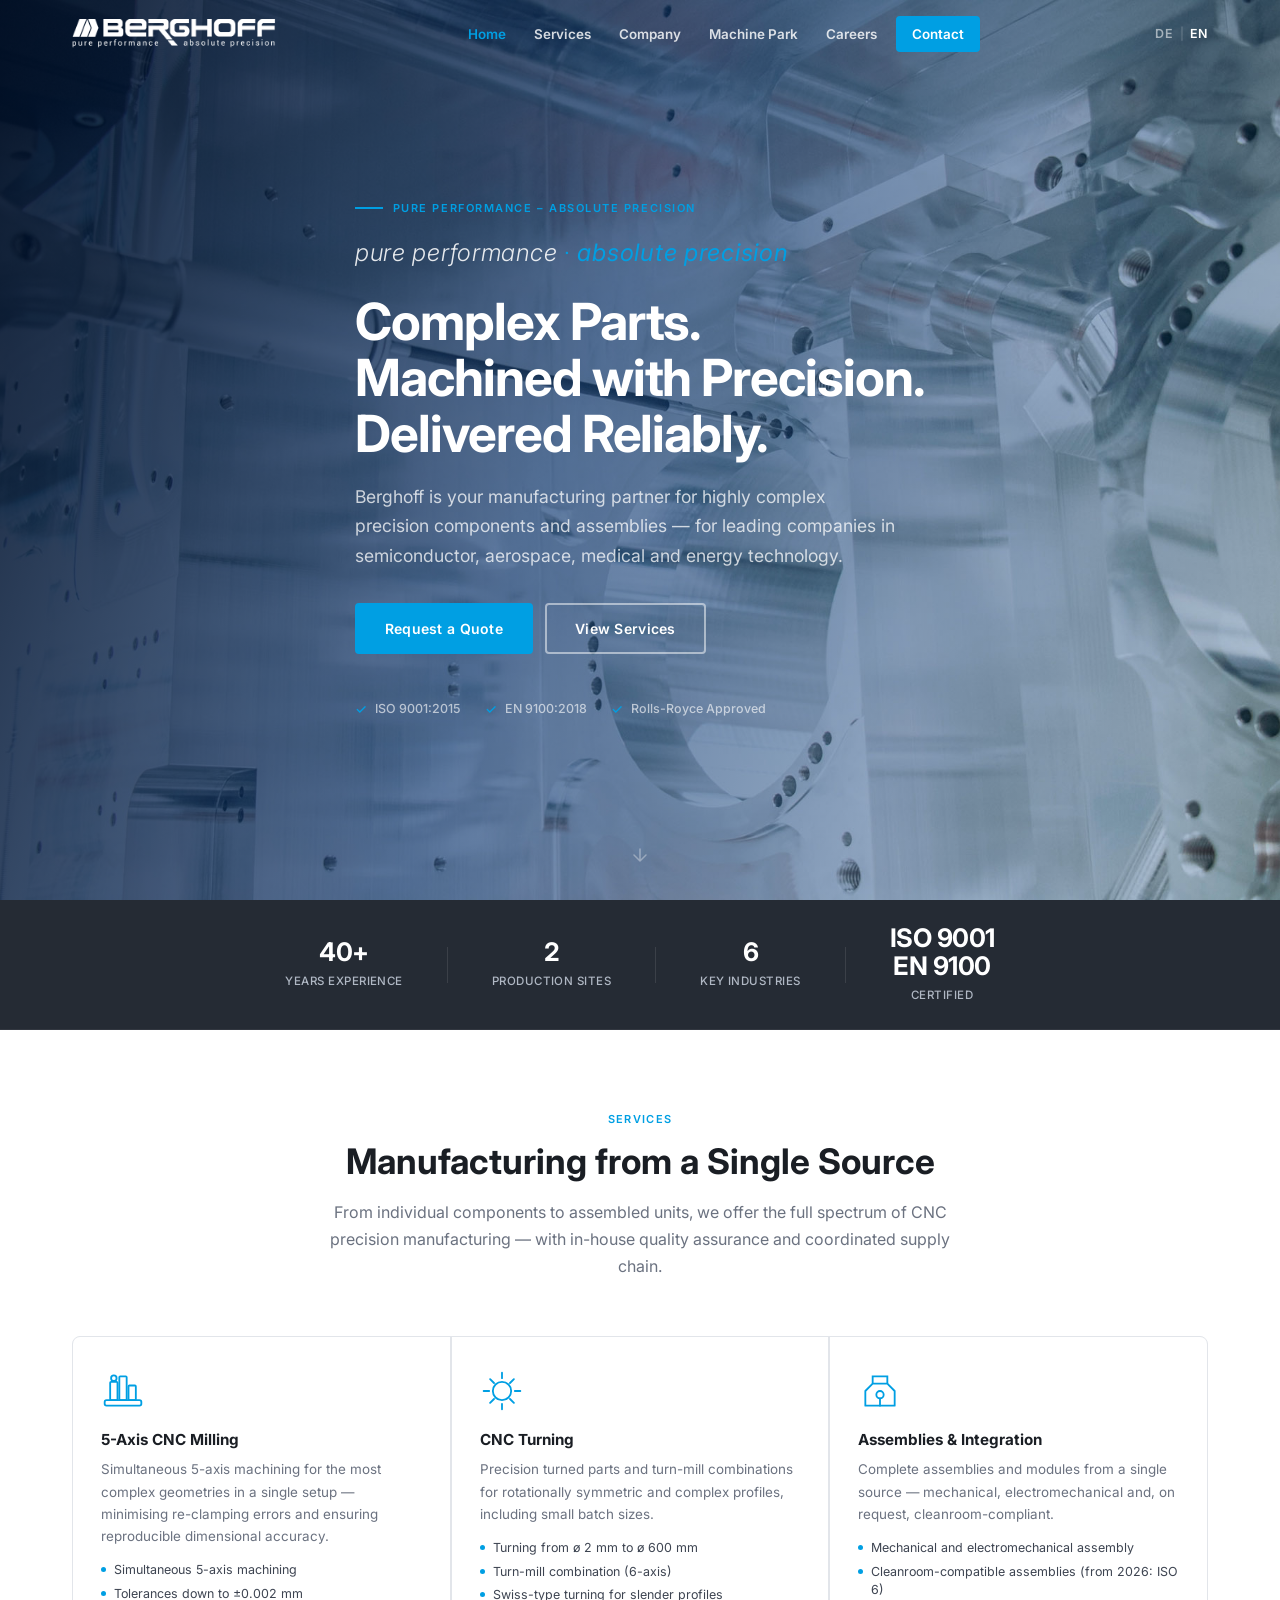
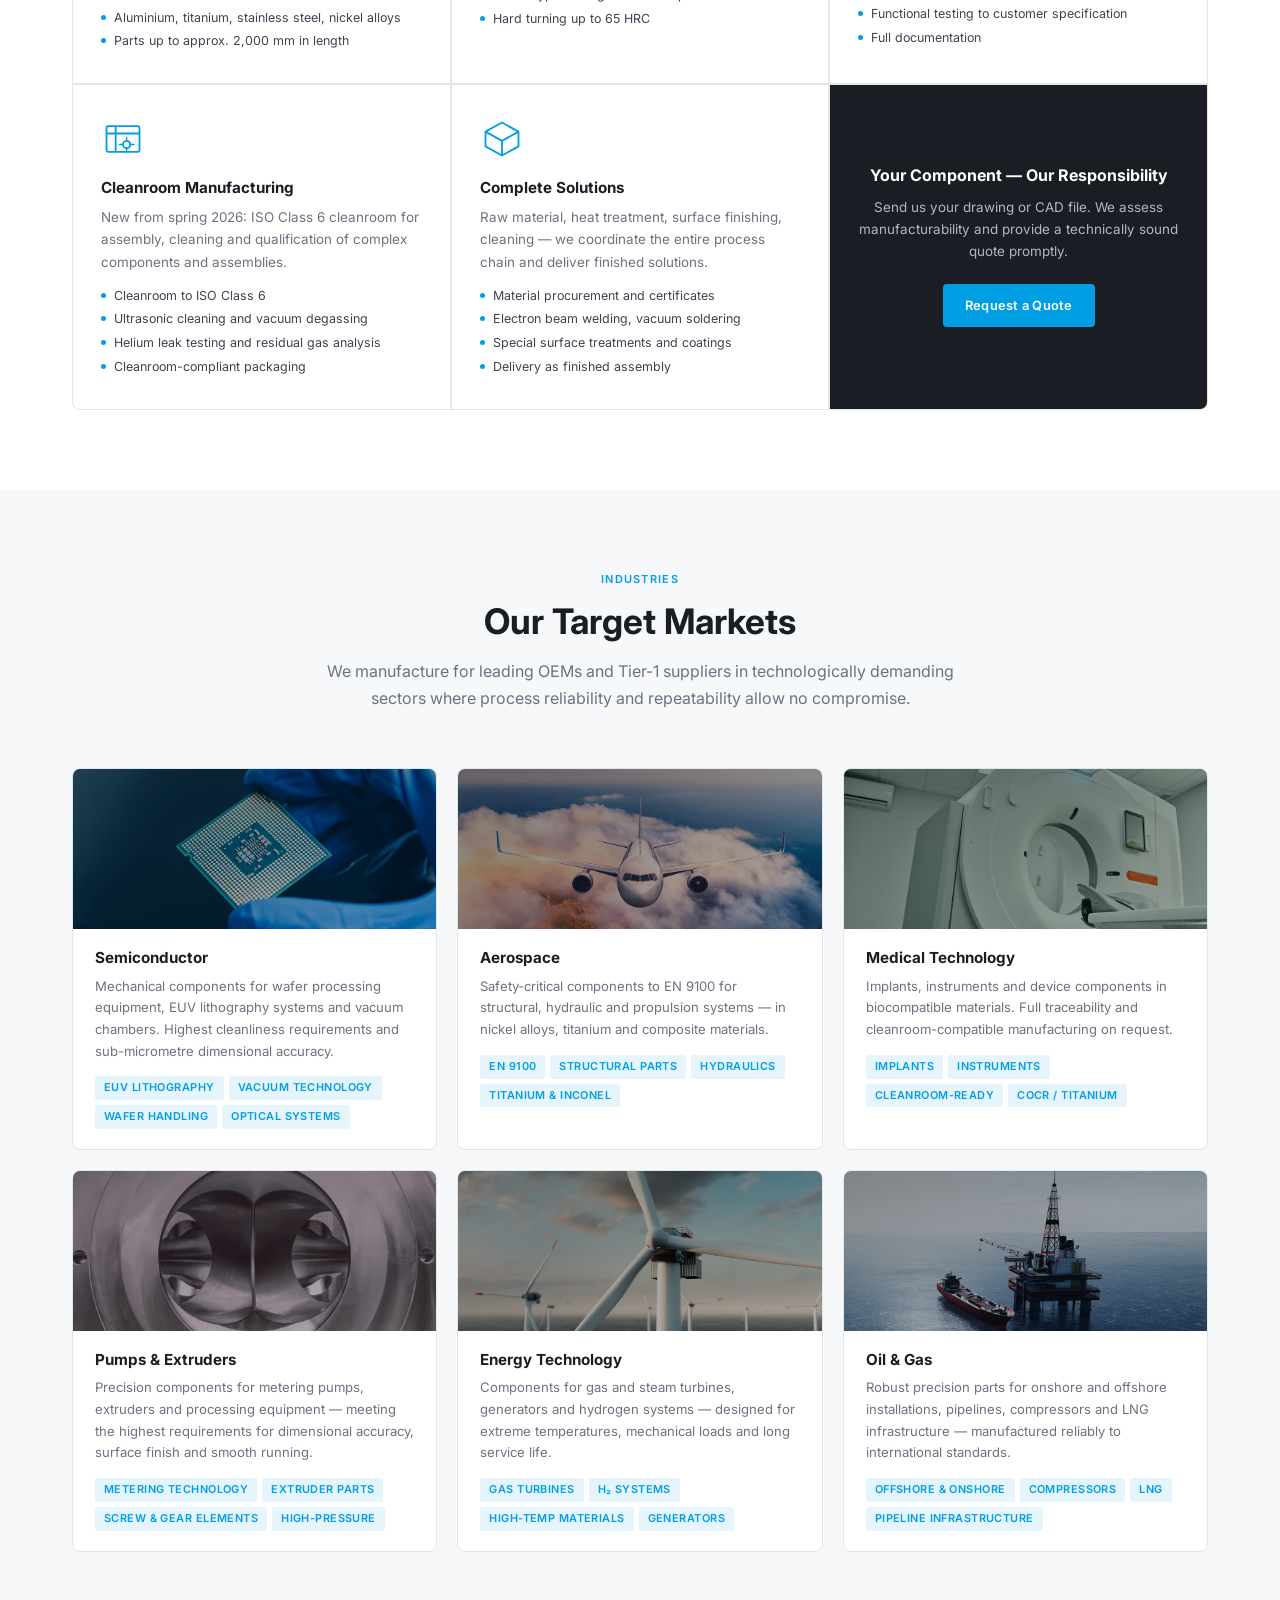
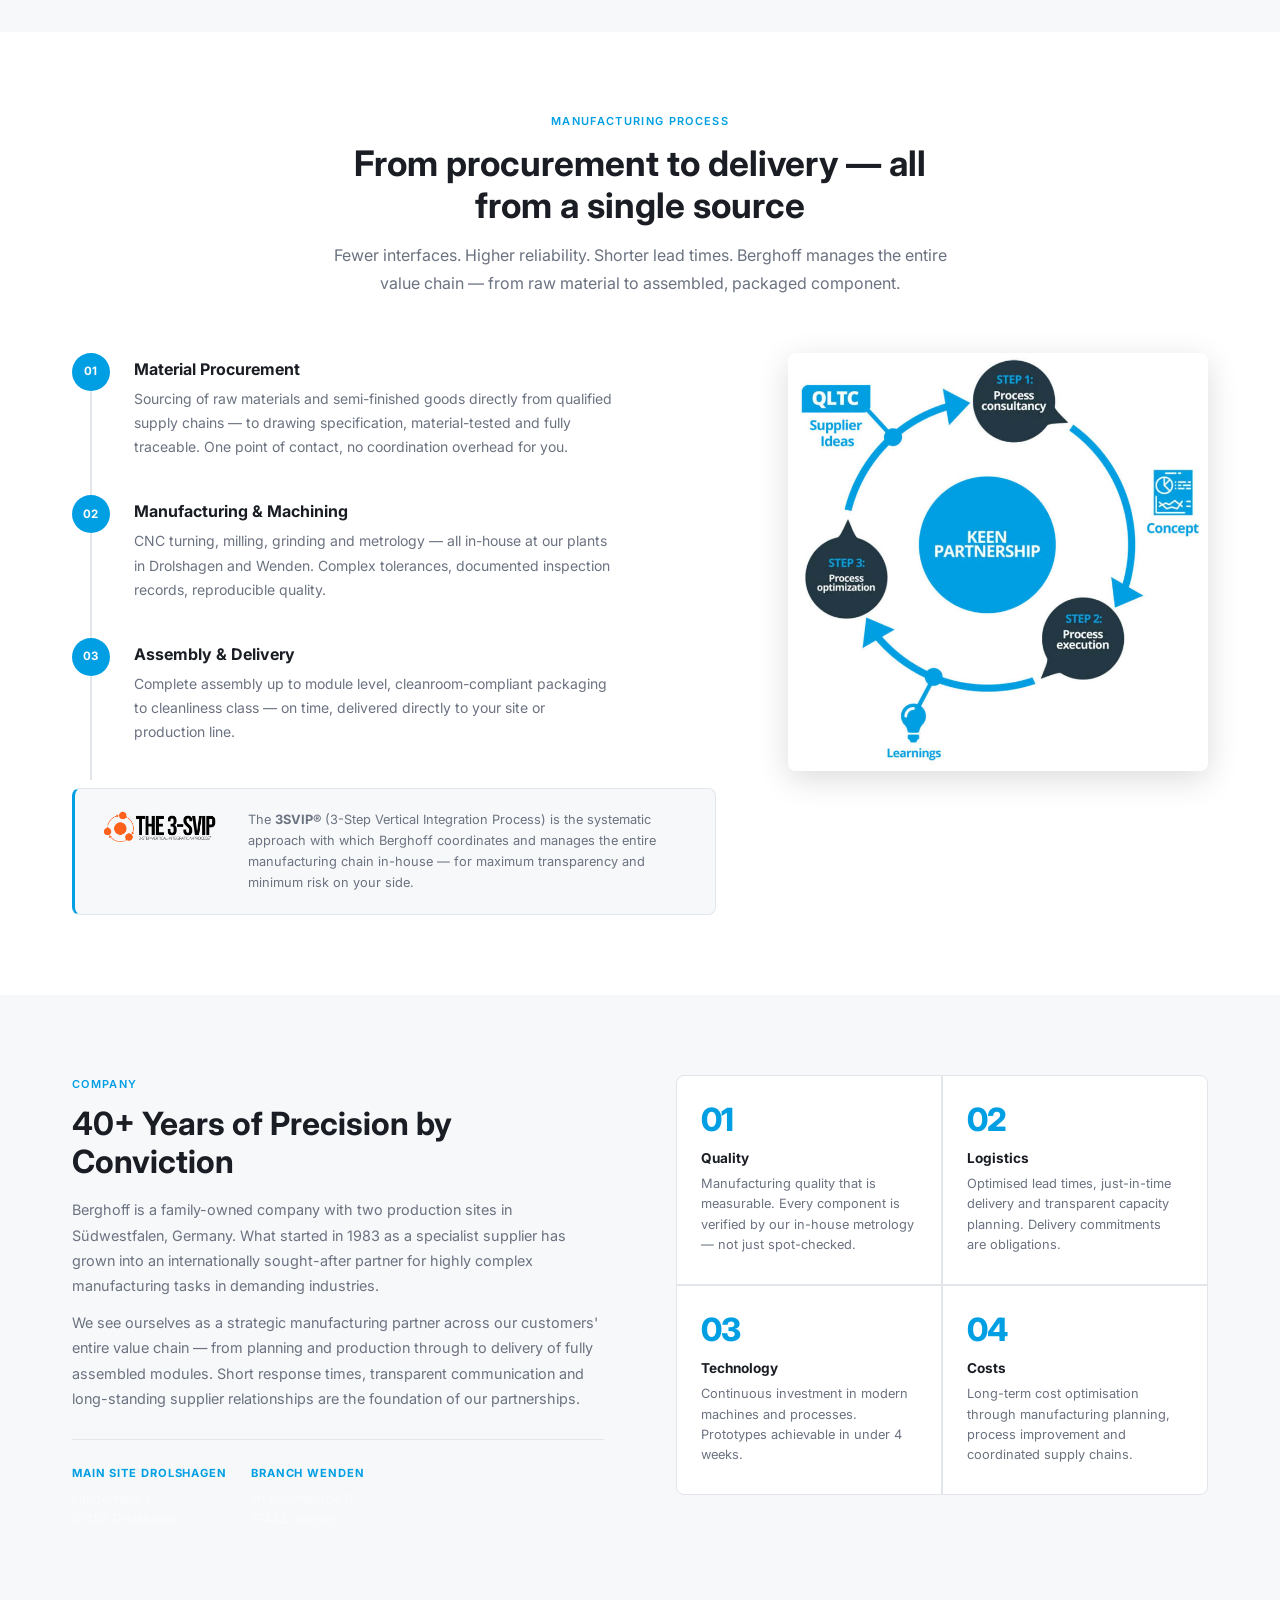
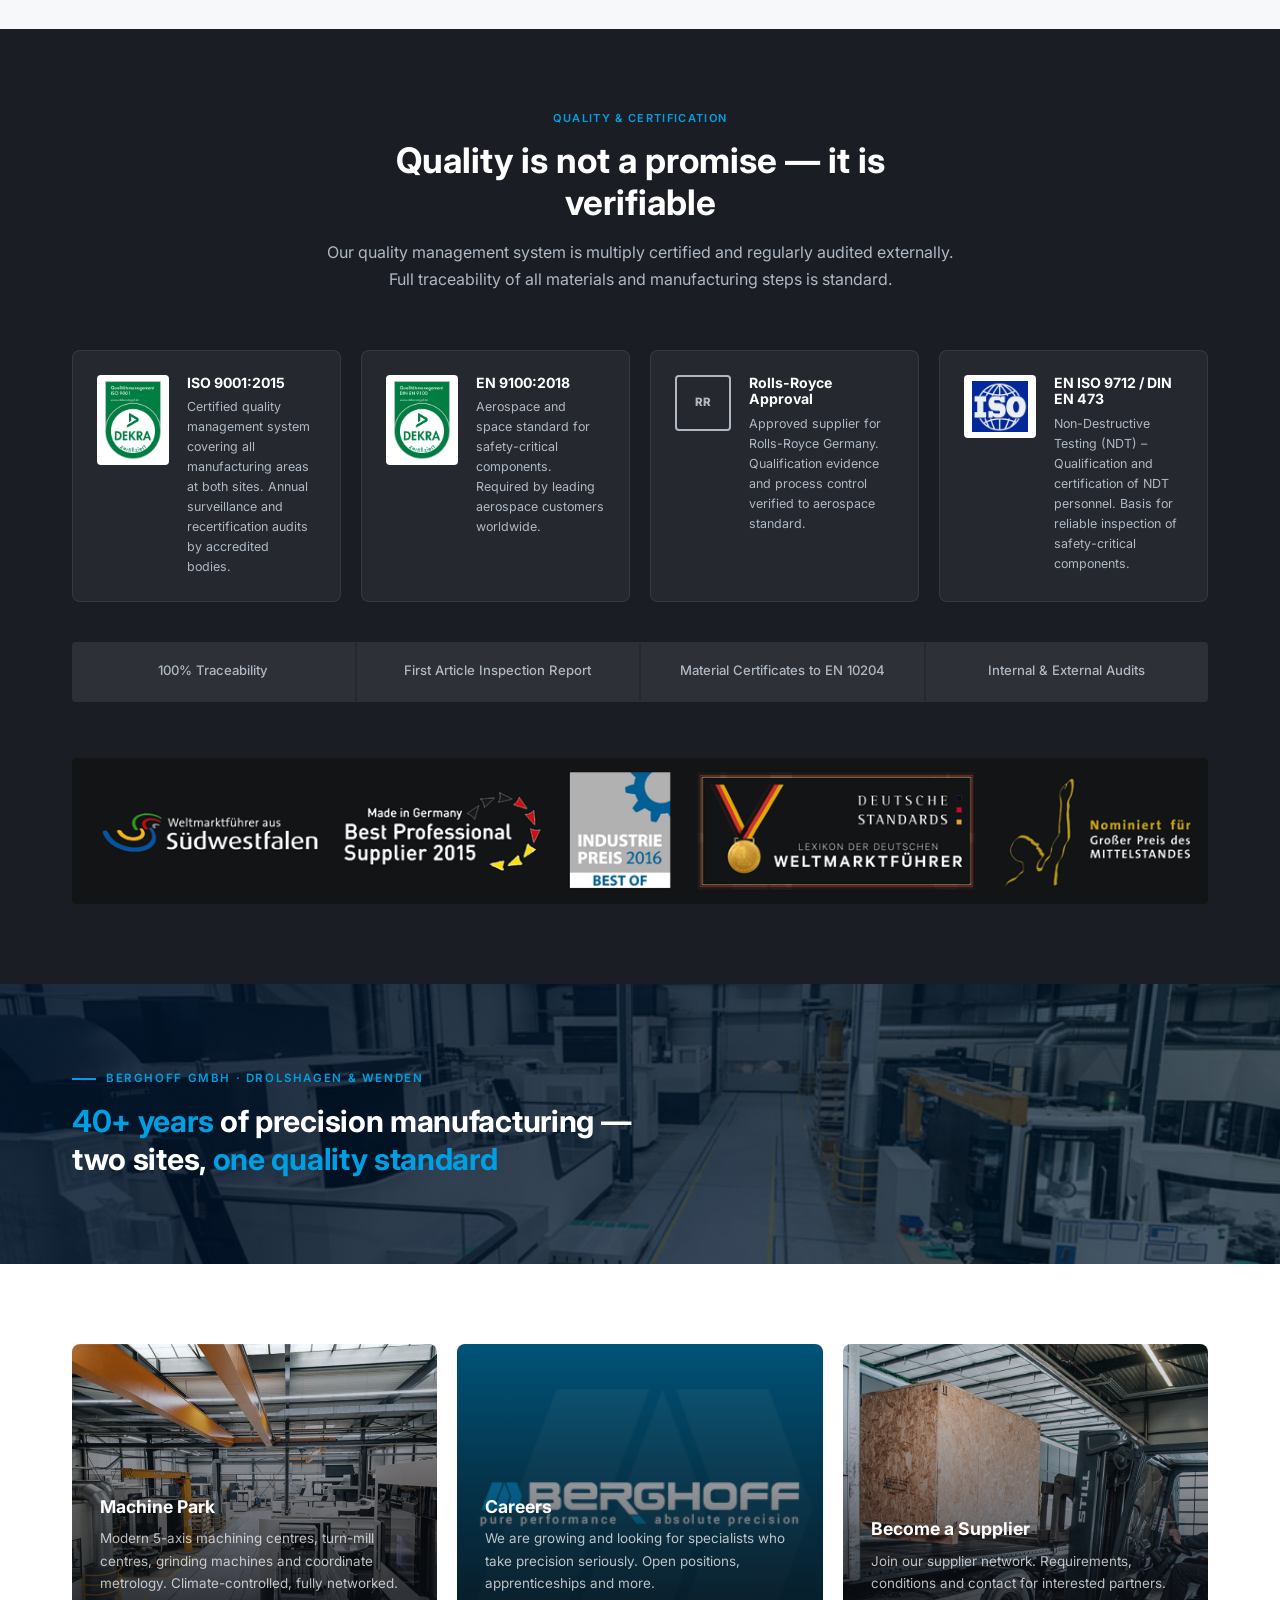
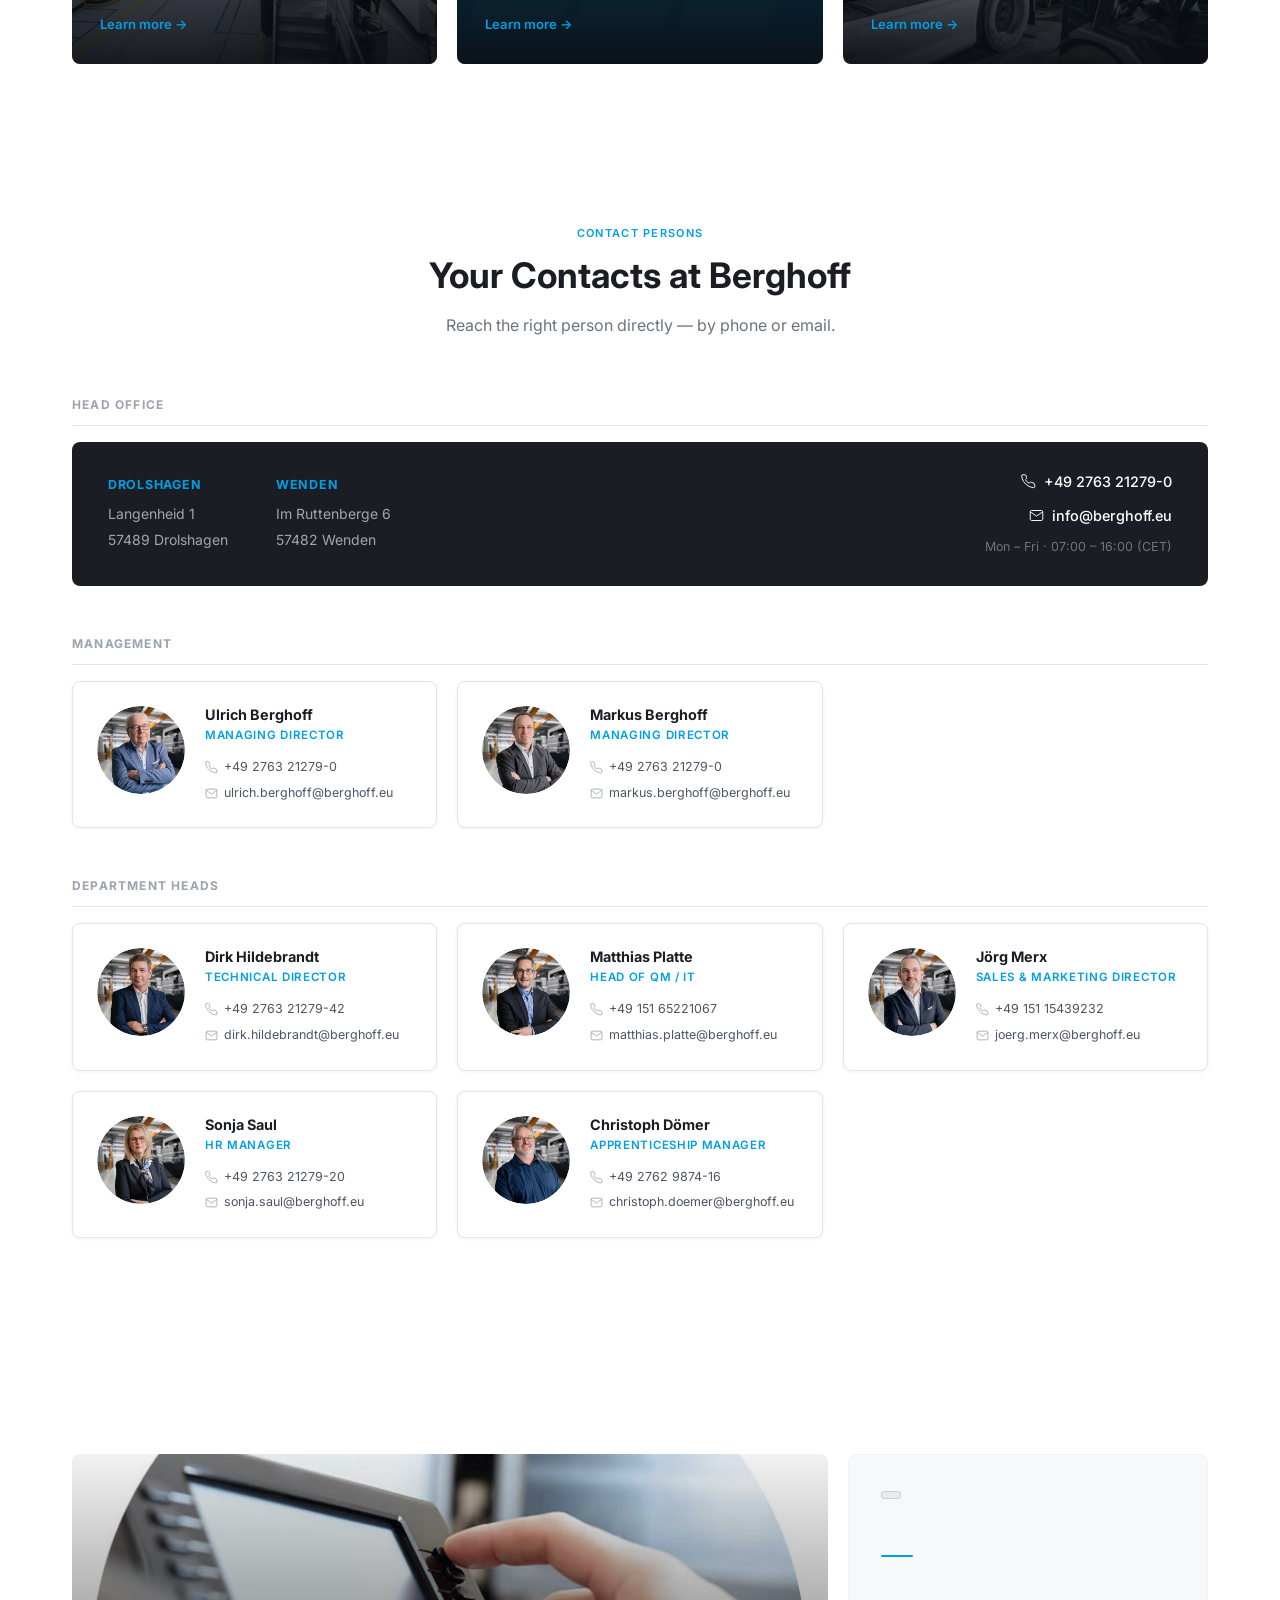
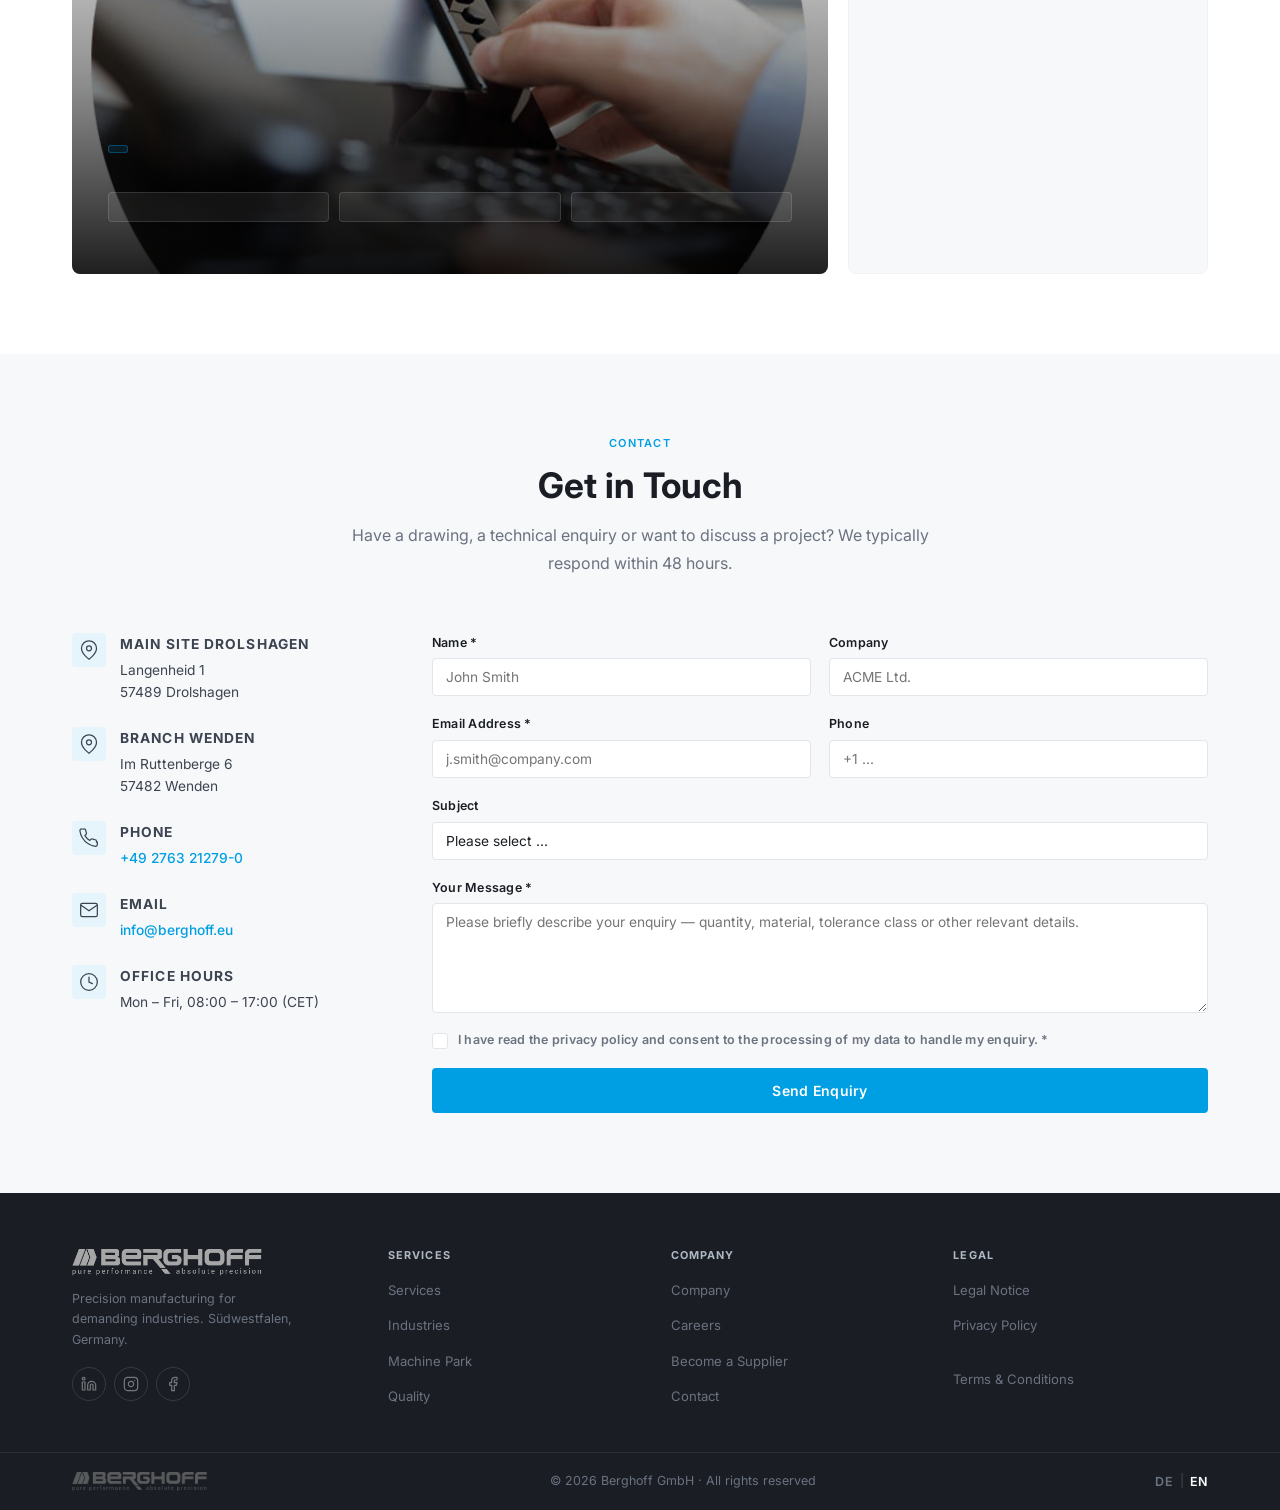
==== commit b22a99c9: "v.1.4" ====
--- a/index.html
+++ b/index.html
@@ -555,6 +555,51 @@
             </div>
           </div>
         </div>
+      </div>
+
+    </div>
+  </div>
+</section>
+
+<!-- ═══════════════════════════ STANDORTE ════════════════════════ -->
+<section class="section" id="standorte">
+  <div class="container">
+    <div class="section-header">
+      <div class="section-label" data-i18n="standort_label"></div>
+      <h2 data-i18n="standort_title"></h2>
+    </div>
+    <div class="standorte-layout">
+
+      <div class="standort-primary">
+        <div class="standort-primary-img" style="background-image:url('Images/Start/berghoff-gmbh-co-kg-precision-machining-zerspanung-zentrale.jpg.jpeg')"></div>
+        <div class="standort-primary-content">
+          <div class="standort-badge" data-i18n="standort_drolshagen_badge"></div>
+          <h3 data-i18n="standort_drolshagen_title"></h3>
+          <div class="standort-addr" data-i18n="standort_drolshagen_addr"></div>
+          <div class="standort-metrics">
+            <div class="standort-metric">
+              <span class="standort-metric-val" data-i18n="standort_drolshagen_m2"></span>
+              <span class="standort-metric-label" data-i18n="standort_drolshagen_m2_label"></span>
+            </div>
+            <div class="standort-metric">
+              <span class="standort-metric-val" data-i18n="standort_drolshagen_machines"></span>
+              <span class="standort-metric-label" data-i18n="standort_drolshagen_machines_label"></span>
+            </div>
+            <div class="standort-metric">
+              <span class="standort-metric-val" data-i18n="standort_drolshagen_employees"></span>
+              <span class="standort-metric-label" data-i18n="standort_drolshagen_employees_label"></span>
+            </div>
+          </div>
+          <p class="standort-primary-text" data-i18n="standort_drolshagen_text"></p>
+        </div>
+      </div>
+
+      <div class="standort-secondary">
+        <div class="standort-badge" data-i18n="standort_gerlingen_badge"></div>
+        <h3 data-i18n="standort_gerlingen_title"></h3>
+        <div class="standort-addr" data-i18n="standort_gerlingen_addr"></div>
+        <div class="standort-divider"></div>
+        <p data-i18n="standort_gerlingen_text"></p>
       </div>
 
     </div>
--- a/style.css
+++ b/style.css
@@ -1762,6 +1762,15 @@
   border-top: 1px solid var(--border);
 }
 
+/* External link note (below softgarden buttons) */
+.btn-ext-note {
+  display: block;
+  font-size: 0.63rem;
+  color: var(--grey-400);
+  margin-top: 5px;
+  letter-spacing: 0.02em;
+}
+
 /* Category image strip (for 5-achs, messtechnik) */
 .mach-cat-strip {
   width: 100%;
@@ -1780,6 +1789,8 @@
   display: block;
   filter: brightness(0.85) saturate(0.9);
 }
+
+.mach-cat-strip--tall { height: 400px; }
 
 .mach-cat-strip::after {
   content: '';
@@ -2554,6 +2565,143 @@
 .sup-contact-info .section-label { text-align: left; }
 .sup-contact-info h2 { font-size: clamp(1.4rem,2.5vw,1.8rem); margin-bottom: 14px; }
 .sup-contact-info > p { color: var(--grey-500); font-size: 0.875rem; line-height: 1.75; }
+
+/* ═══════════════════════════════════════════════════════════════
+   STANDORTE
+   ═══════════════════════════════════════════════════════════════ */
+
+.standorte-layout {
+  display: grid;
+  grid-template-columns: 1fr 360px;
+  gap: 20px;
+  align-items: stretch;
+}
+
+/* Primary card – Drolshagen */
+.standort-primary {
+  position: relative;
+  border-radius: var(--radius-lg);
+  overflow: hidden;
+  min-height: 420px;
+  display: flex;
+  flex-direction: column;
+  justify-content: flex-end;
+}
+.standort-primary-img {
+  position: absolute;
+  inset: 0;
+  background-size: cover;
+  background-position: center;
+}
+.standort-primary::after {
+  content: '';
+  position: absolute;
+  inset: 0;
+  background: linear-gradient(to top, rgba(0,0,0,0.88) 0%, rgba(0,0,0,0.45) 45%, rgba(0,0,0,0.05) 100%);
+}
+.standort-primary-content {
+  position: relative;
+  z-index: 2;
+  padding: 32px 36px;
+}
+.standort-badge {
+  display: inline-block;
+  font-size: 0.65rem;
+  font-weight: 700;
+  letter-spacing: 0.12em;
+  text-transform: uppercase;
+  color: var(--accent);
+  background: rgba(0,159,227,0.12);
+  border: 1px solid rgba(0,159,227,0.35);
+  border-radius: 3px;
+  padding: 3px 9px;
+  margin-bottom: 12px;
+}
+.standort-primary-content h3 {
+  font-size: clamp(1.6rem, 3vw, 2.2rem);
+  font-weight: 700;
+  color: #fff;
+  margin-bottom: 4px;
+  line-height: 1.1;
+}
+.standort-addr {
+  font-size: 0.78rem;
+  color: rgba(255,255,255,0.5);
+  margin-bottom: 20px;
+}
+.standort-metrics {
+  display: grid;
+  grid-template-columns: repeat(3, 1fr);
+  gap: 10px;
+  margin-bottom: 20px;
+}
+.standort-metric {
+  background: rgba(255,255,255,0.07);
+  border: 1px solid rgba(255,255,255,0.12);
+  border-radius: var(--radius);
+  padding: 12px 10px;
+  text-align: center;
+}
+.standort-metric-val {
+  display: block;
+  font-size: 1.25rem;
+  font-weight: 700;
+  color: #fff;
+  line-height: 1.2;
+}
+.standort-metric-label {
+  display: block;
+  font-size: 0.63rem;
+  color: rgba(255,255,255,0.5);
+  margin-top: 4px;
+  letter-spacing: 0.03em;
+}
+.standort-primary-text {
+  font-size: 0.82rem;
+  color: rgba(255,255,255,0.72);
+  line-height: 1.65;
+  max-width: 540px;
+}
+
+/* Secondary card – Gerlingen */
+.standort-secondary {
+  background: var(--grey-50);
+  border: 1px solid var(--grey-100);
+  border-radius: var(--radius-lg);
+  padding: 36px 32px;
+  display: flex;
+  flex-direction: column;
+  gap: 0;
+}
+.standort-secondary .standort-badge {
+  color: var(--grey-600);
+  background: rgba(0,0,0,0.05);
+  border-color: rgba(0,0,0,0.12);
+  width: fit-content;
+}
+.standort-secondary h3 {
+  font-size: 1.3rem;
+  font-weight: 700;
+  color: var(--dark);
+  margin-bottom: 4px;
+  line-height: 1.2;
+}
+.standort-secondary .standort-addr {
+  color: var(--grey-400);
+  margin-bottom: 20px;
+}
+.standort-divider {
+  width: 32px;
+  height: 2px;
+  background: var(--accent);
+  border-radius: 1px;
+  margin: 20px 0;
+}
+.standort-secondary p {
+  font-size: 0.85rem;
+  color: var(--grey-500);
+  line-height: 1.7;
+}
 
 /* ═══════════════════════════════════════════════════════════════
    TEAM / ANSPRECHPARTNER
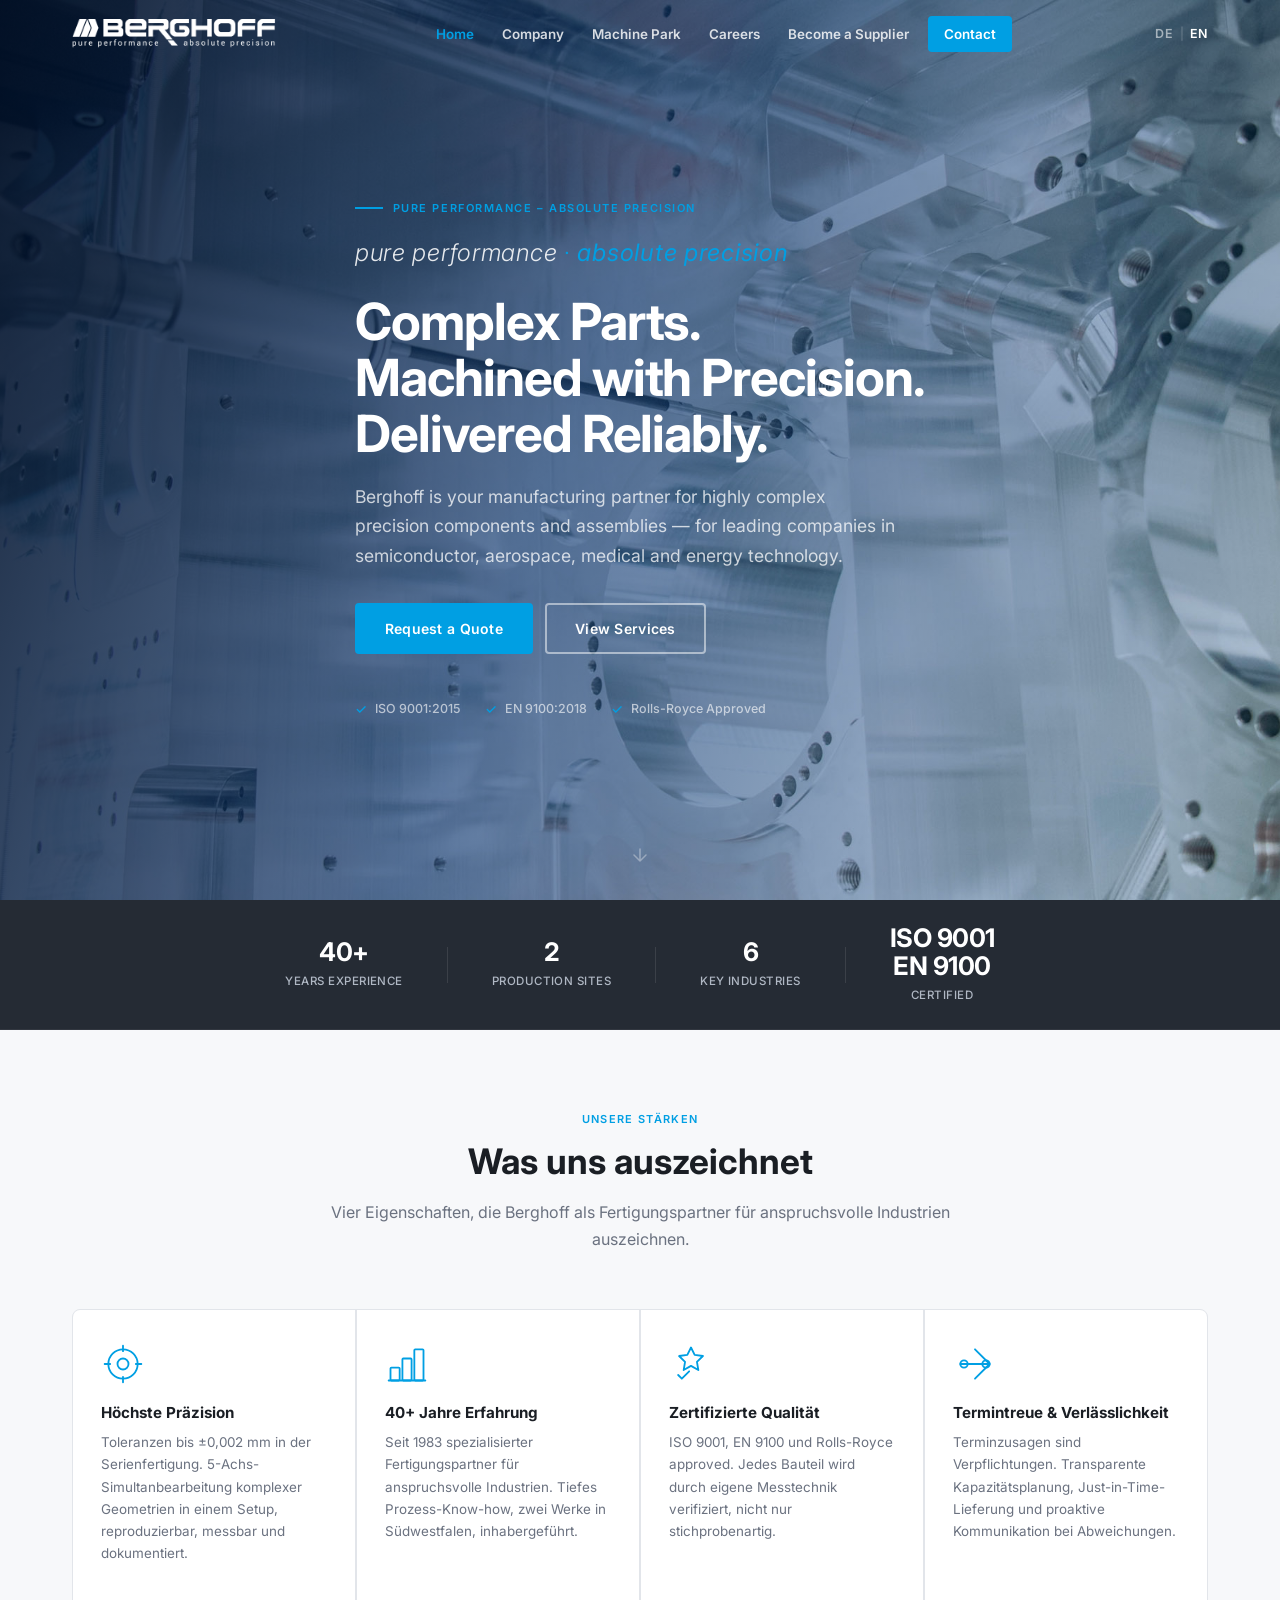
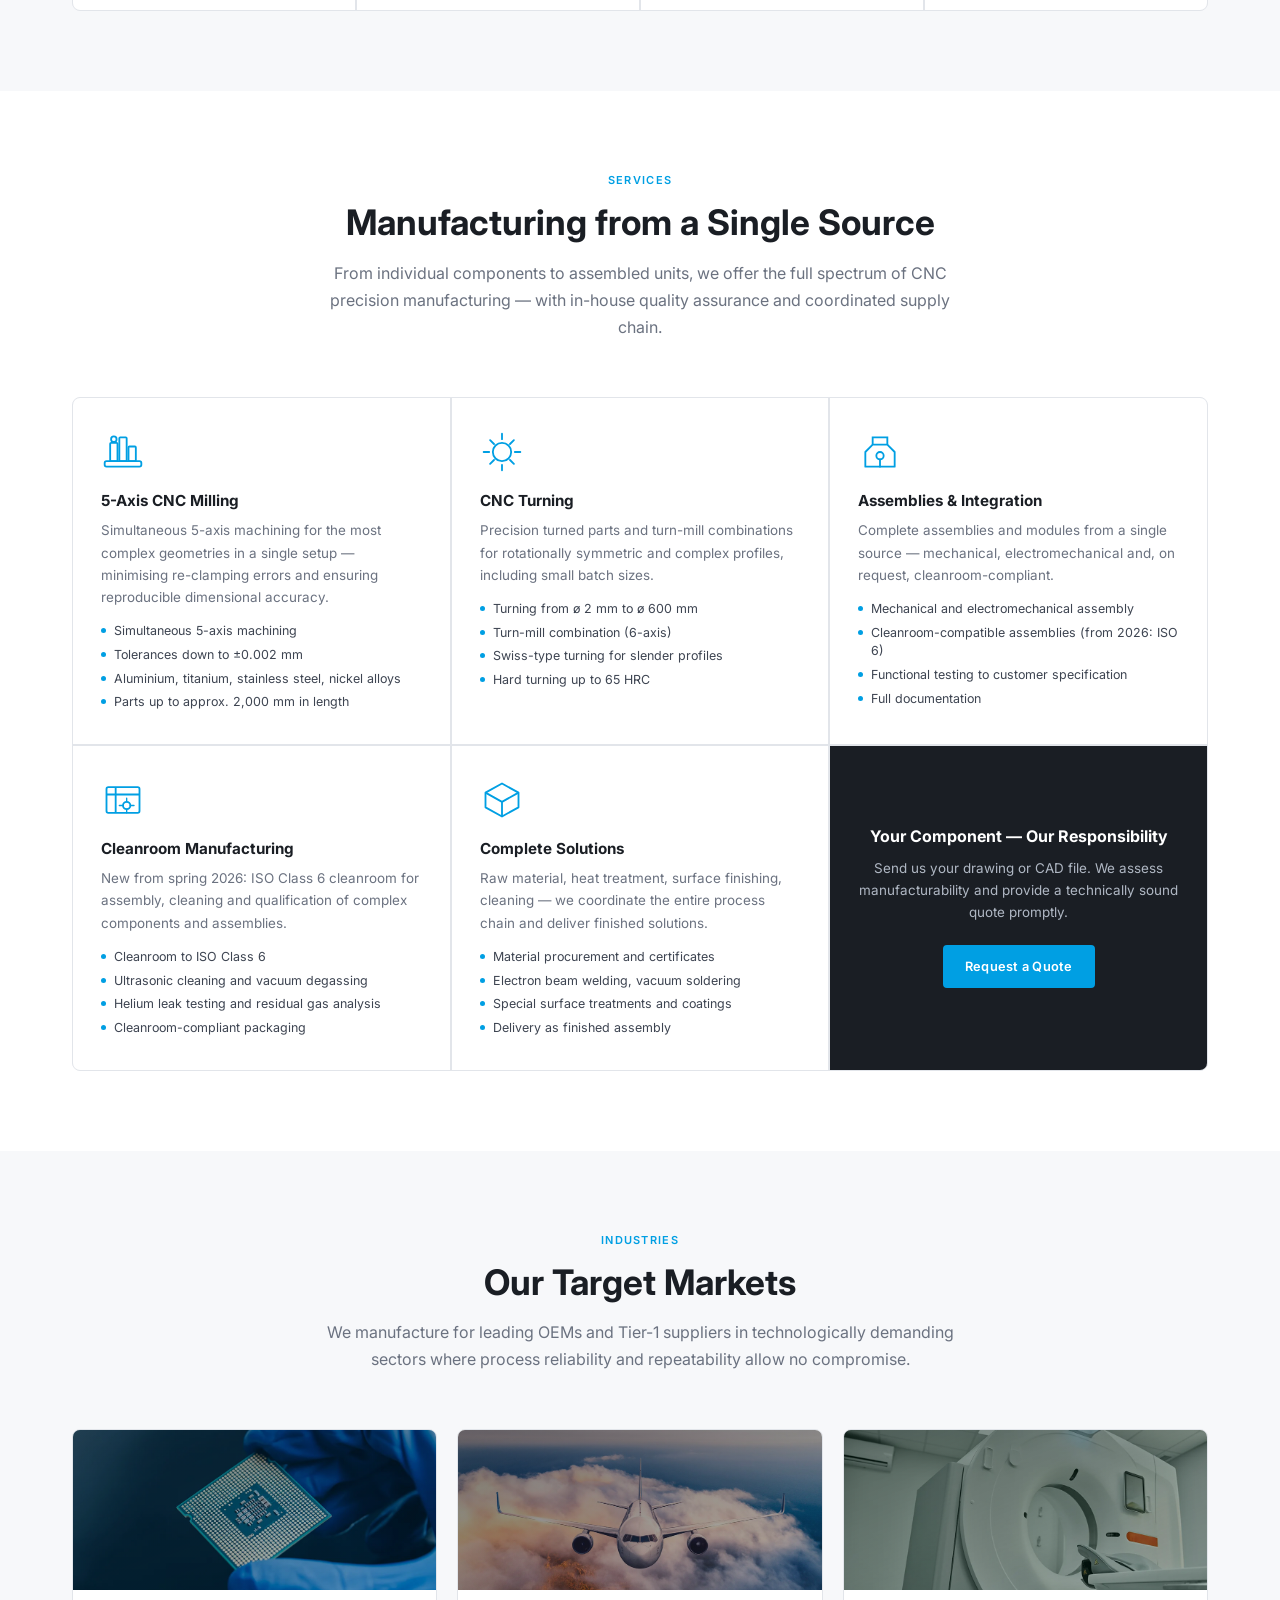
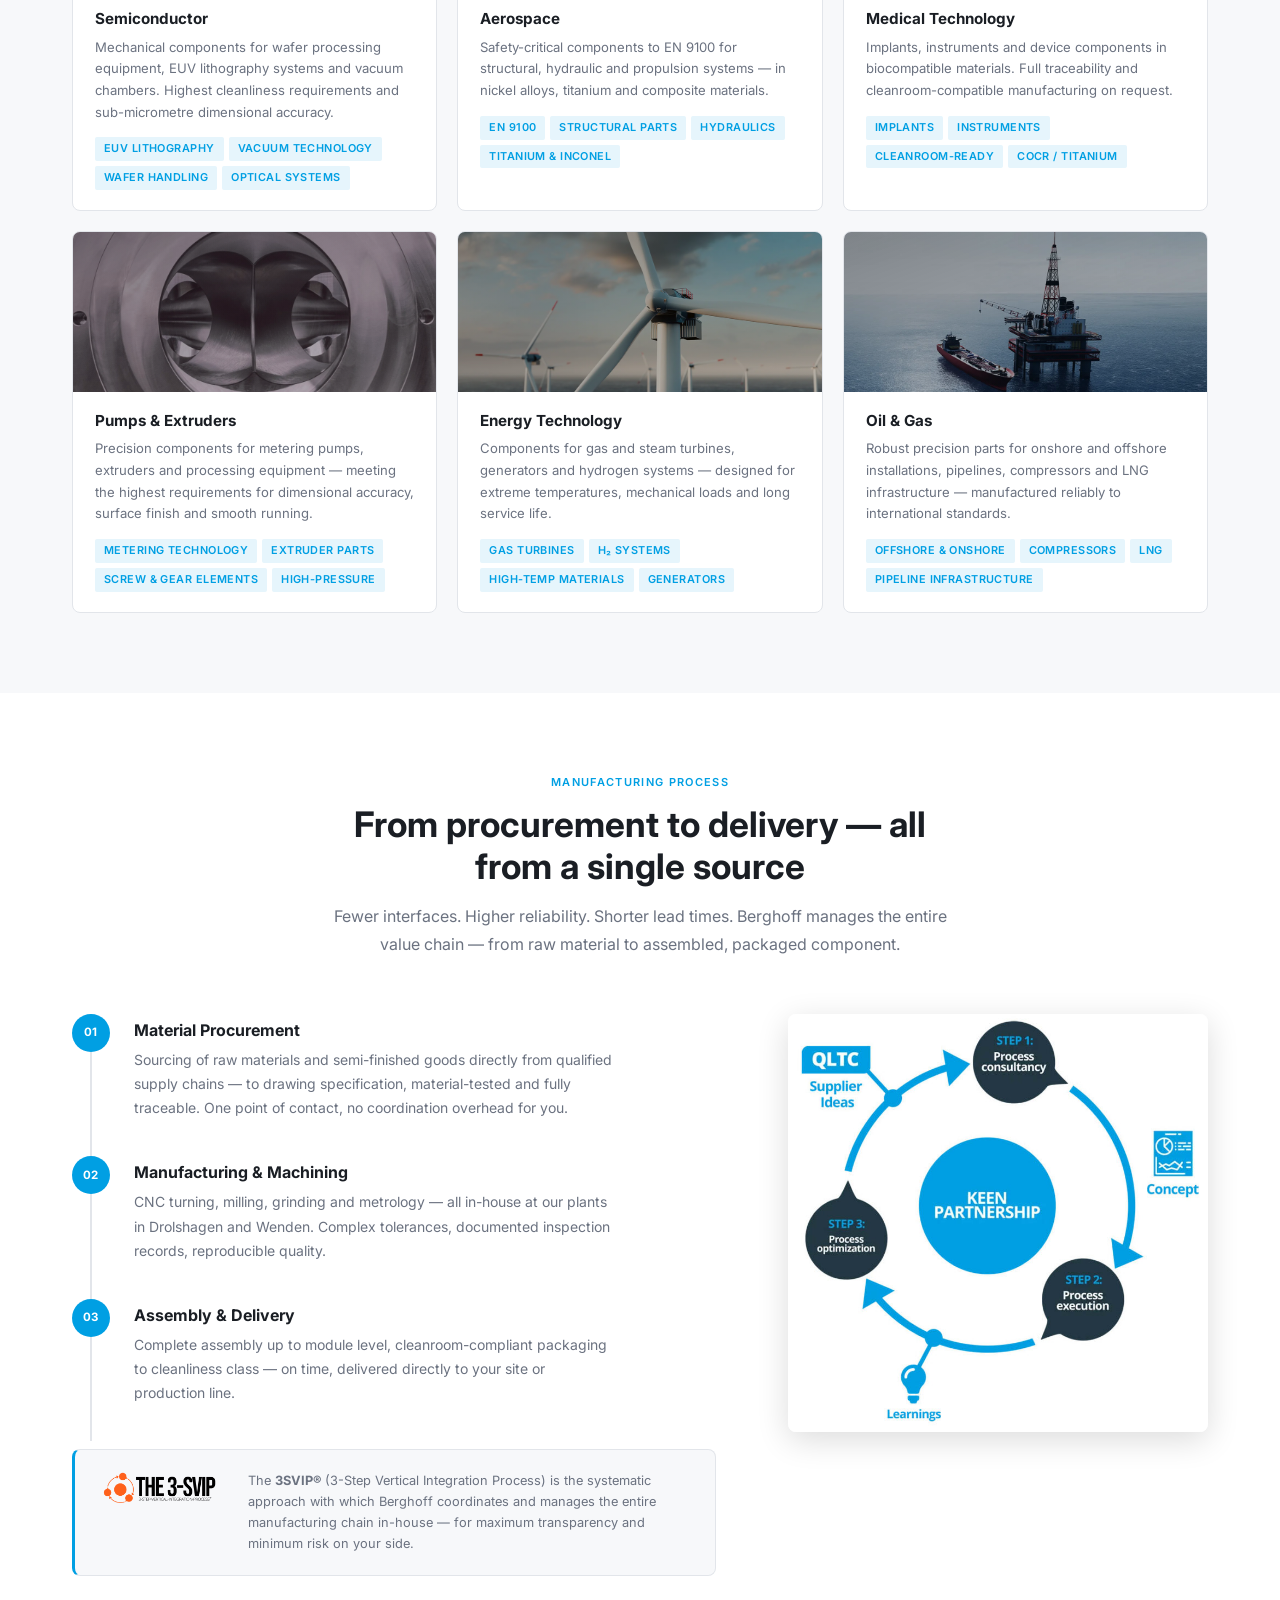
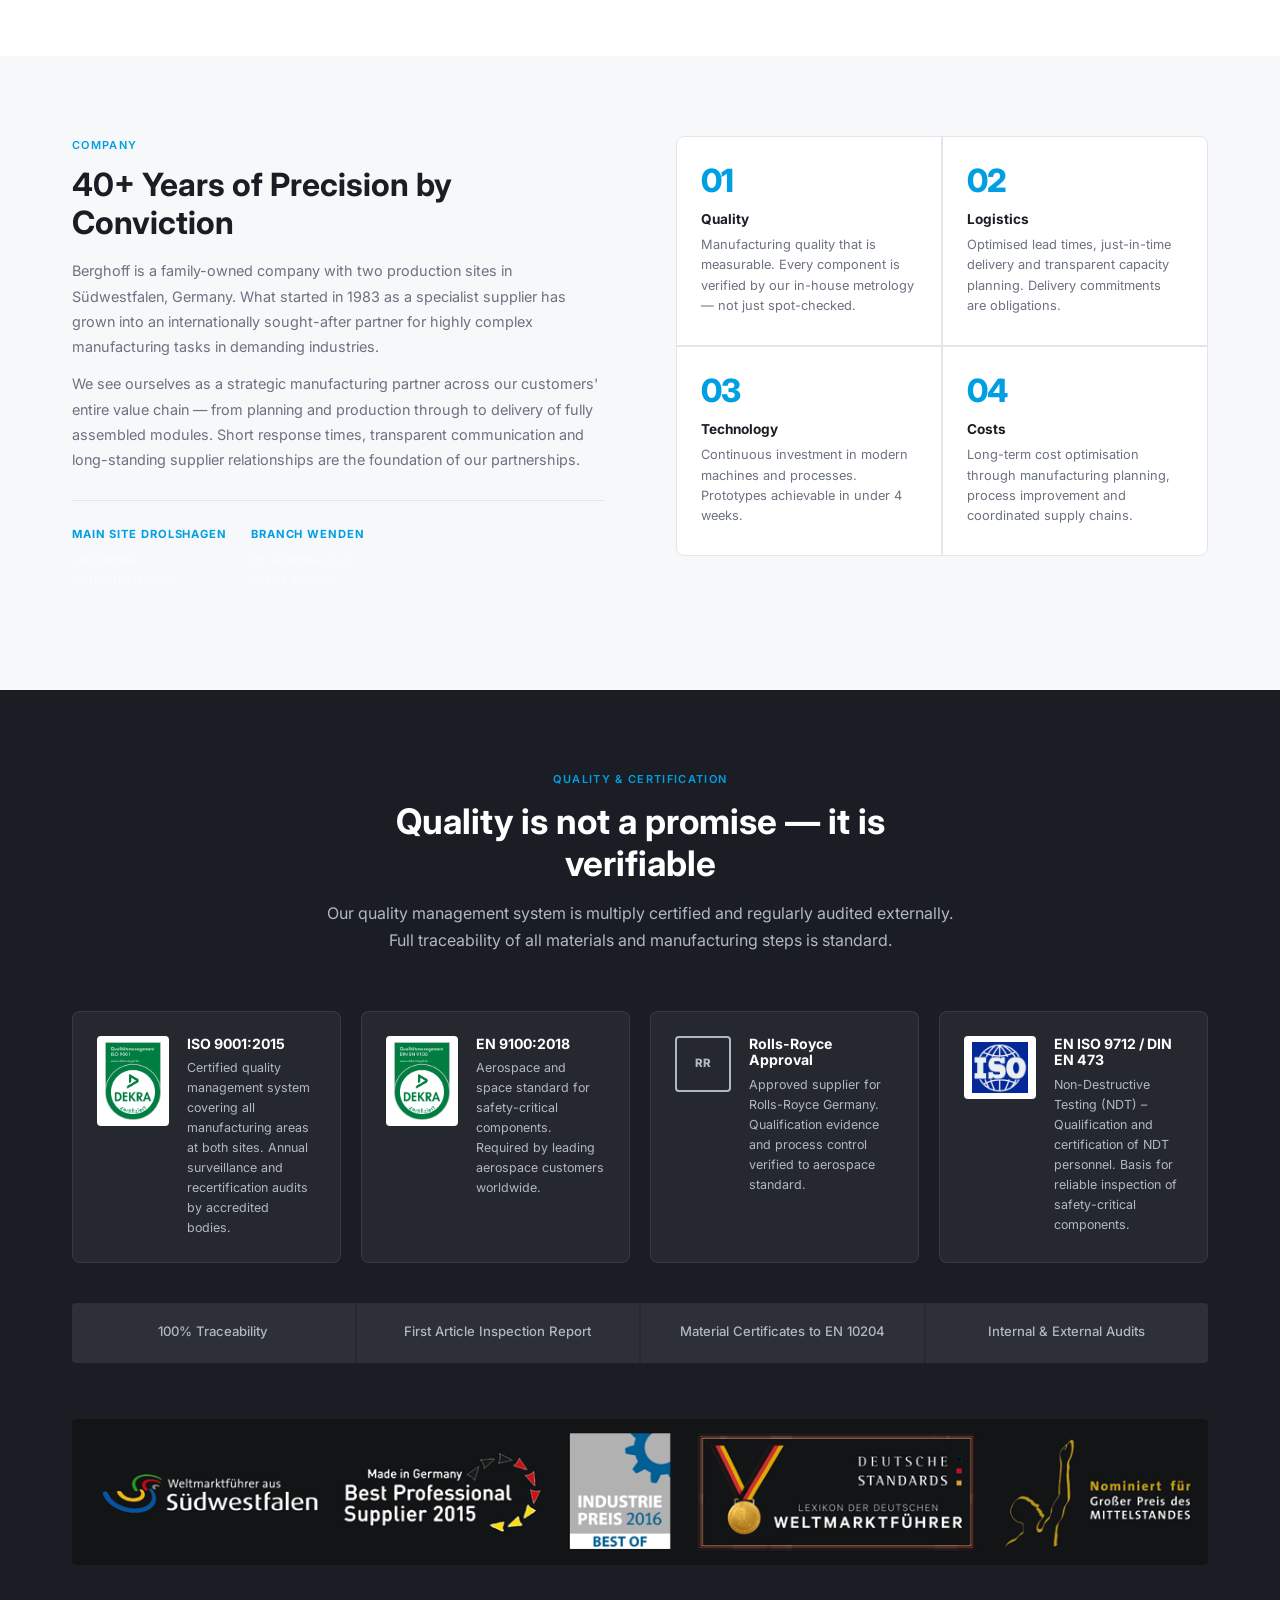
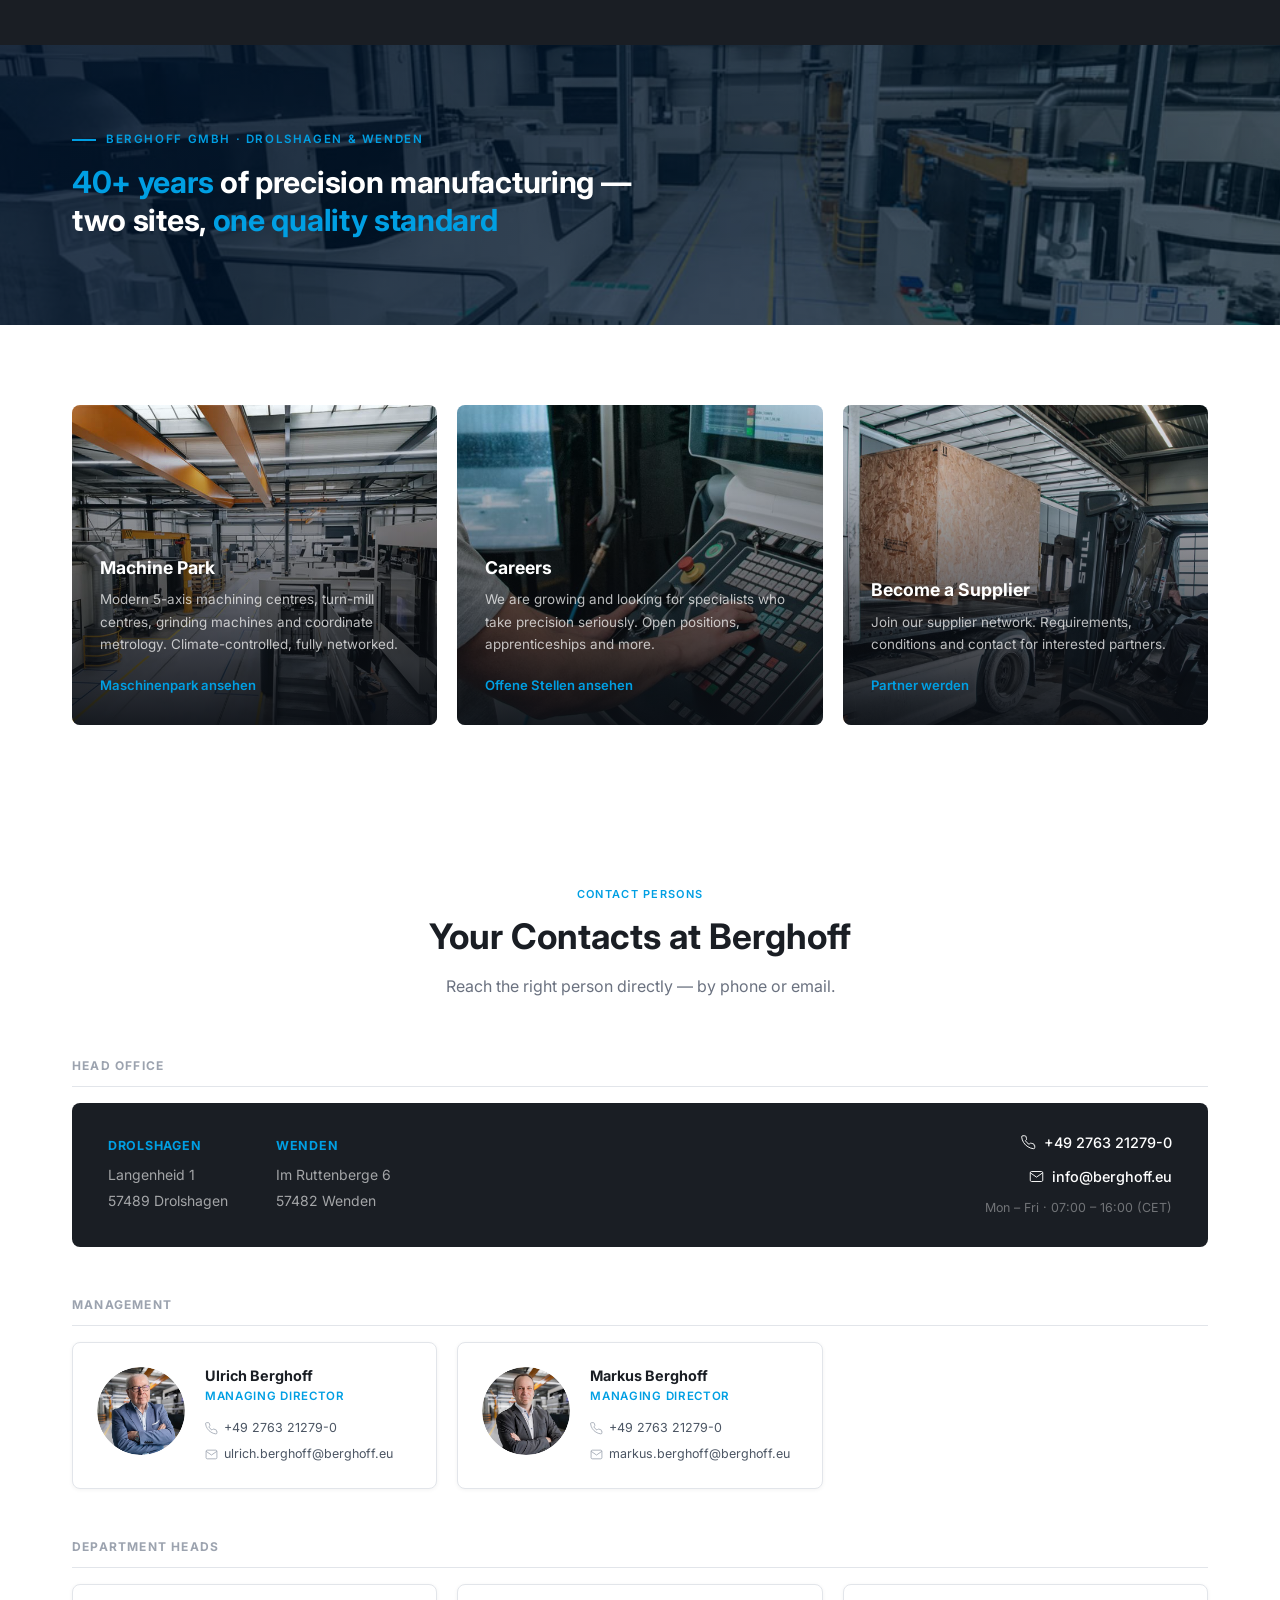
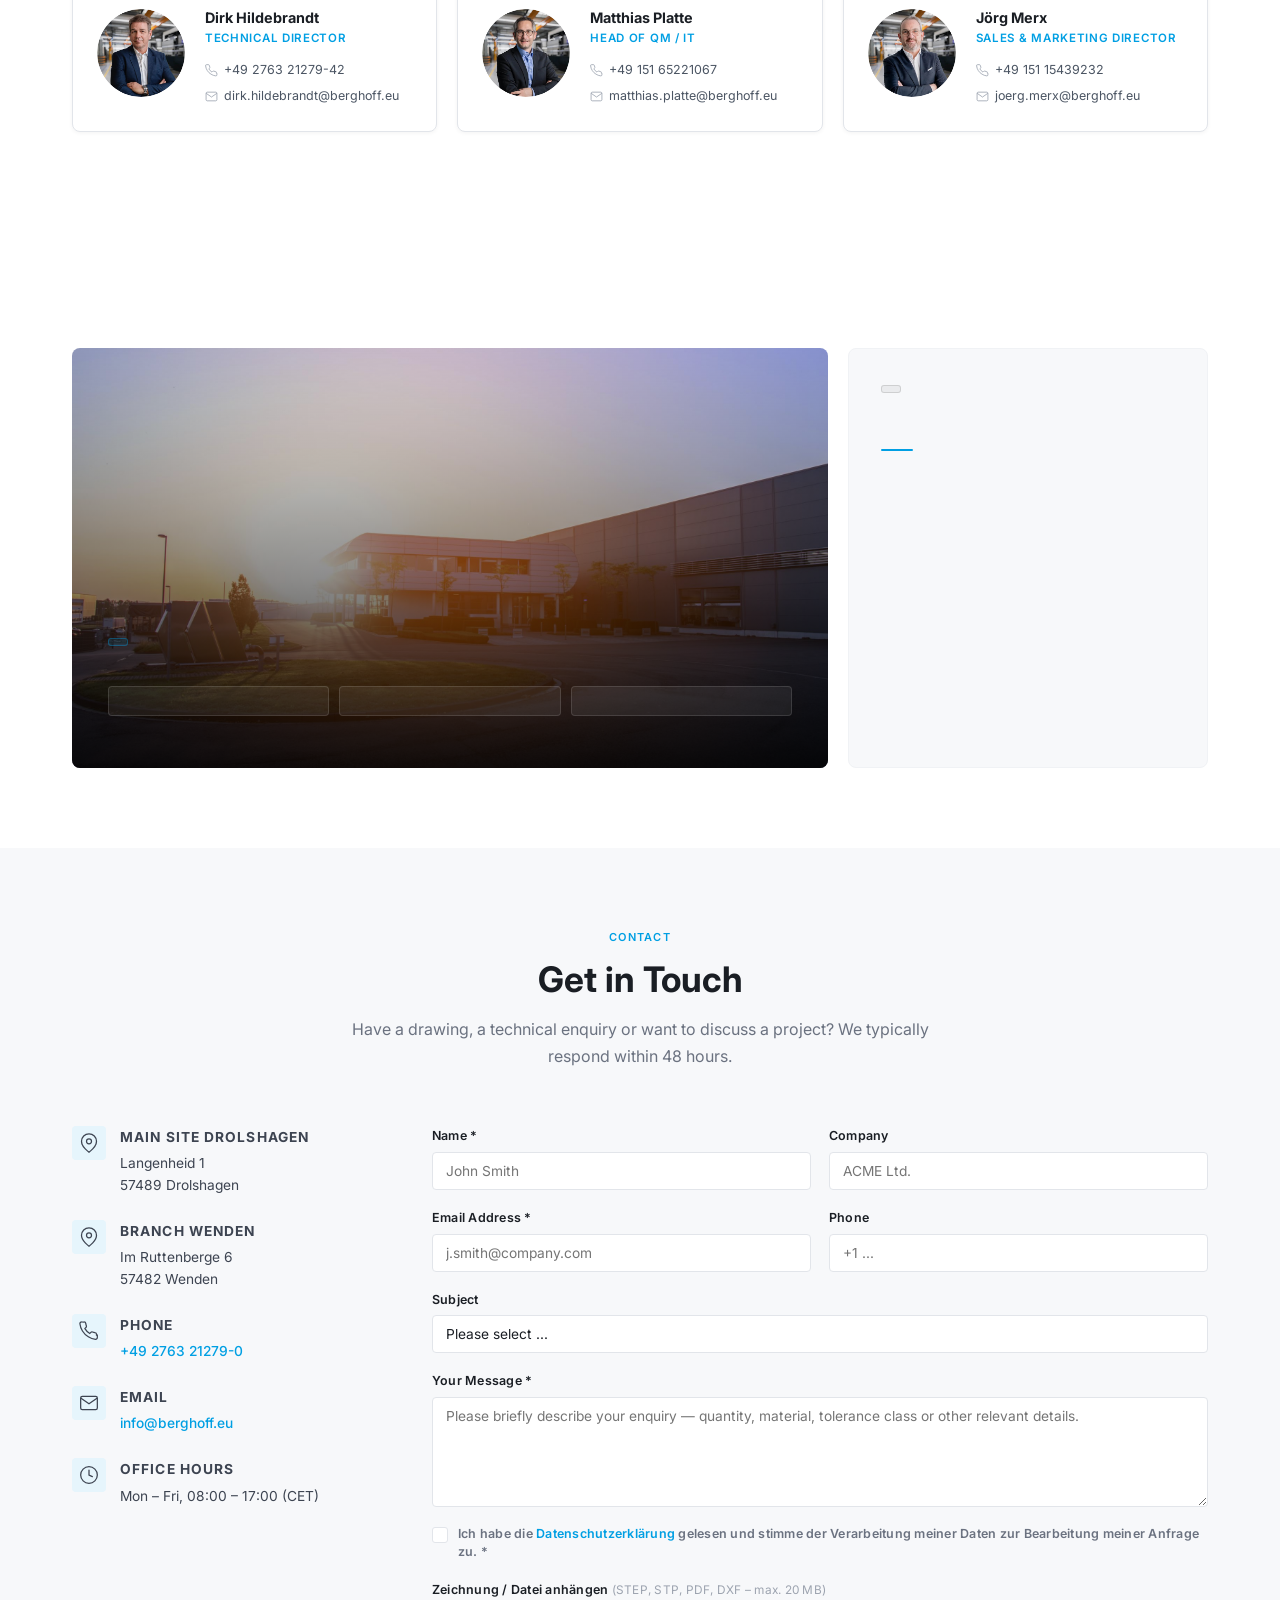
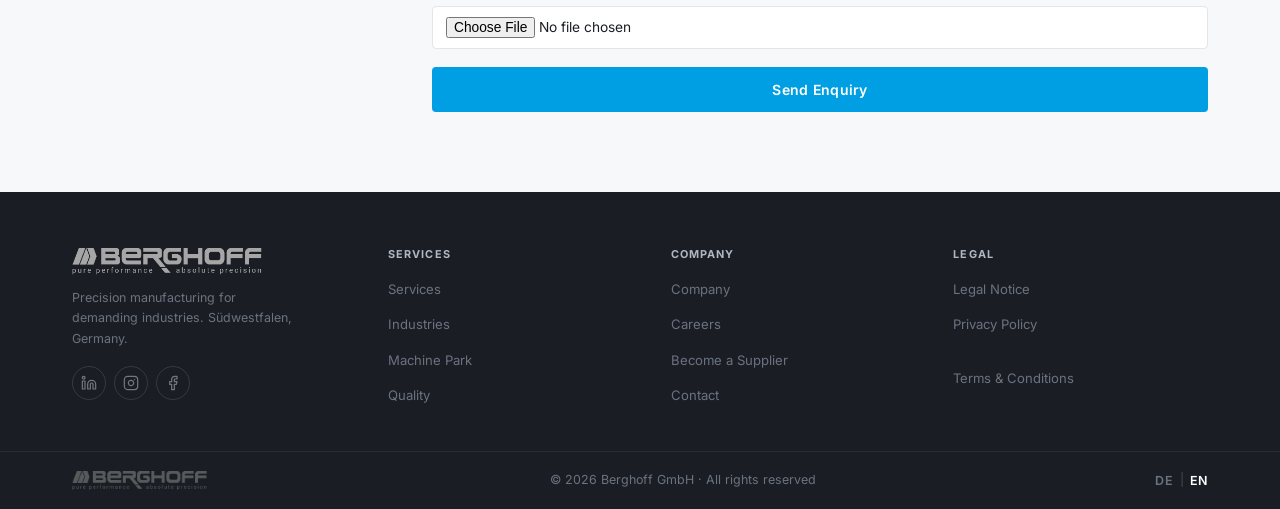
==== commit 196697fb: "feat: UX overhaul, 404 page, file uploads, Bürojobs, team contacts, image fixes - Add on-brand 404 e" ====
--- a/index.html
+++ b/index.html
@@ -22,12 +22,12 @@
 
     <nav class="main-nav" id="main-nav" aria-label="Hauptnavigation">
       <ul>
-        <li><a href="index.html"            class="nav-active" data-i18n="nav_home"></a></li>
-        <li><a href="#leistungen"                              data-i18n="nav_leistungen"></a></li>
-        <li><a href="#unternehmen"                             data-i18n="nav_unternehmen"></a></li>
-        <li><a href="maschinenpark.html"                       data-i18n="nav_maschinenpark"></a></li>
-        <li><a href="karriere.html"                            data-i18n="nav_karriere"></a></li>
-        <li><a href="#kontakt" class="nav-cta"                 data-i18n="nav_kontakt"></a></li>
+        <li><a href="index.html"         class="nav-active" data-i18n="nav_home"></a></li>
+        <li><a href="index.html#unternehmen"               data-i18n="nav_unternehmen"></a></li>
+        <li><a href="maschinenpark.html"                    data-i18n="nav_maschinenpark"></a></li>
+        <li><a href="karriere.html"                         data-i18n="nav_karriere"></a></li>
+        <li><a href="lieferant.html"                        data-i18n="nav_lieferant"></a></li>
+        <li><a href="#kontakt" class="nav-cta"              data-i18n="nav_kontakt"></a></li>
       </ul>
     </nav>
 
@@ -85,6 +85,47 @@
   </div>
 </div>
 
+<!-- ═══════════════════════════ UNSERE STÄRKEN ══════════════════ -->
+<section class="section section--alt" id="staerken">
+  <div class="container">
+    <div class="section-header">
+      <div class="section-label">Unsere Stärken</div>
+      <h2>Was uns auszeichnet</h2>
+      <p class="section-intro">Vier Eigenschaften, die Berghoff als Fertigungspartner für anspruchsvolle Industrien auszeichnen.</p>
+    </div>
+    <div class="cap-grid cap-grid--4col">
+      <div class="cap-card">
+        <div class="cap-icon">
+          <svg viewBox="0 0 48 48" fill="none"><circle cx="24" cy="24" r="16" stroke="currentColor" stroke-width="2"/><circle cx="24" cy="24" r="6" stroke="currentColor" stroke-width="2"/><path d="M24 4v6M24 38v6M4 24h6M38 24h6" stroke="currentColor" stroke-width="2" stroke-linecap="round"/></svg>
+        </div>
+        <h3>Höchste Präzision</h3>
+        <p>Toleranzen bis ±0,002 mm in der Serienfertigung. 5-Achs-Simultanbearbeitung komplexer Geometrien in einem Setup, reproduzierbar, messbar und dokumentiert.</p>
+      </div>
+      <div class="cap-card">
+        <div class="cap-icon">
+          <svg viewBox="0 0 48 48" fill="none"><rect x="6" y="28" width="10" height="14" rx="1" stroke="currentColor" stroke-width="2"/><rect x="19" y="18" width="10" height="24" rx="1" stroke="currentColor" stroke-width="2"/><rect x="32" y="8" width="10" height="34" rx="1" stroke="currentColor" stroke-width="2"/><path d="M4 42h40" stroke="currentColor" stroke-width="2" stroke-linecap="round"/></svg>
+        </div>
+        <h3>40+ Jahre Erfahrung</h3>
+        <p>Seit 1983 spezialisierter Fertigungspartner für anspruchsvolle Industrien. Tiefes Prozess-Know-how, zwei Werke in Südwestfalen, inhabergeführt.</p>
+      </div>
+      <div class="cap-card">
+        <div class="cap-icon">
+          <svg viewBox="0 0 48 48" fill="none"><path d="M24 6l4 8 9 1.3-6.5 6.3 1.5 9L24 26l-8 4.6 1.5-9L11 15.3l9-1.3z" stroke="currentColor" stroke-width="2" stroke-linejoin="round"/><path d="M10 36l4 4 8-8" stroke="currentColor" stroke-width="2" stroke-linecap="round" stroke-linejoin="round"/></svg>
+        </div>
+        <h3>Zertifizierte Qualität</h3>
+        <p>ISO 9001, EN 9100 und Rolls-Royce approved. Jedes Bauteil wird durch eigene Messtechnik verifiziert, nicht nur stichprobenartig.</p>
+      </div>
+      <div class="cap-card">
+        <div class="cap-icon">
+          <svg viewBox="0 0 48 48" fill="none"><path d="M8 24h32M24 8l16 16-16 16" stroke="currentColor" stroke-width="2" stroke-linecap="round" stroke-linejoin="round"/><circle cx="12" cy="24" r="4" stroke="currentColor" stroke-width="2"/><circle cx="36" cy="24" r="4" stroke="currentColor" stroke-width="2"/></svg>
+        </div>
+        <h3>Termintreue &amp; Verlässlichkeit</h3>
+        <p>Terminzusagen sind Verpflichtungen. Transparente Kapazitätsplanung, Just-in-Time-Lieferung und proaktive Kommunikation bei Abweichungen.</p>
+      </div>
+    </div>
+  </div>
+</section>
+
 <!-- ═══════════════════════════ LEISTUNGEN ══════════════════════ -->
 <section class="section" id="leistungen">
   <div class="container">
@@ -365,21 +406,21 @@
         <div class="teaser-card-content">
           <h3 data-i18n="teaser_mach_title"></h3>
           <p data-i18n="teaser_mach_text"></p>
-          <span class="teaser-link" data-i18n="teaser_more"></span>
+          <span class="teaser-link">Maschinenpark ansehen</span>
         </div>
       </a>
-      <a href="karriere.html" class="teaser-card" style="background-image: url('Images/Logo_Slogan.png')">
+      <a href="karriere.html" class="teaser-card" style="background-image: url('Images/Jobs/Mitarbeiter-an-Maschine-farbig-komprimiert.jpeg')">
         <div class="teaser-card-content">
           <h3 data-i18n="teaser_kar_title"></h3>
           <p data-i18n="teaser_kar_text"></p>
-          <span class="teaser-link" data-i18n="teaser_more"></span>
+          <span class="teaser-link">Offene Stellen ansehen</span>
         </div>
       </a>
       <a href="lieferant.html" class="teaser-card" style="background-image: url('Images/Karriere/lieferanten-berghoff-lkw.jpg.jpeg')">
         <div class="teaser-card-content">
           <h3 data-i18n="teaser_sup_title"></h3>
           <p data-i18n="teaser_sup_text"></p>
-          <span class="teaser-link" data-i18n="teaser_more"></span>
+          <span class="teaser-link">Partner werden</span>
         </div>
       </a>
     </div>
@@ -497,7 +538,7 @@
                   +49 151 65221067
                 </a>
                 <a href="mailto:matthias.platte@berghoff.eu" class="team-contact-item">
-                  <svg width="13" height="13" viewBox="0 0 24 24" fill="none"><path d="M4 4h16c1.1 0 2 .9 2 2v12c0 1.1-.9 2-2 2H4c-1.1 0-2-.9-2-2V6c0-1.1.9-02 2-2z" stroke="currentColor" stroke-width="1.5"/><polyline points="22,6 12,13 2,6" stroke="currentColor" stroke-width="1.5"/></svg>
+                  <svg width="13" height="13" viewBox="0 0 24 24" fill="none"><path d="M4 4h16c1.1 0 2 .9 2 2v12c0 1.1-.9 2-2 2H4c-1.1 0-2-.9-2-2V6c0-1.1.9-2 2-2z" stroke="currentColor" stroke-width="1.5"/><polyline points="22,6 12,13 2,6" stroke="currentColor" stroke-width="1.5"/></svg>
                   matthias.platte@berghoff.eu
                 </a>
               </div>
@@ -520,40 +561,6 @@
               </div>
             </div>
           </div>
-          <div class="team-card">
-            <div class="team-avatar has-photo" data-initials="SS" style="background-image:url('Images/Start/Sonja-Saul-2022.jpg.jpeg')"></div>
-            <div class="team-info">
-              <h3>Sonja Saul</h3>
-              <div class="team-role" data-i18n="team_role_hr"></div>
-              <div class="team-contacts">
-                <a href="tel:+4927632127920" class="team-contact-item">
-                  <svg width="13" height="13" viewBox="0 0 24 24" fill="none"><path d="M22 16.92v3a2 2 0 0 1-2.18 2 19.79 19.79 0 0 1-8.63-3.07A19.5 19.5 0 0 1 4.16 12a19.8 19.8 0 0 1-3.07-8.67A2 2 0 0 1 3.11 1.2h3a2 2 0 0 1 2 1.72c.127.96.361 1.903.7 2.81a2 2 0 0 1-.45 2.11L7.09 9.09a16 16 0 0 0 5.83 5.83l1.26-1.26a2 2 0 0 1 2.11-.45c.907.339 1.85.573 2.81.7A2 2 0 0 1 21 16v.92z" stroke="currentColor" stroke-width="1.5"/></svg>
-                  +49 2763 21279-20
-                </a>
-                <a href="mailto:sonja.saul@berghoff.eu" class="team-contact-item">
-                  <svg width="13" height="13" viewBox="0 0 24 24" fill="none"><path d="M4 4h16c1.1 0 2 .9 2 2v12c0 1.1-.9 2-2 2H4c-1.1 0-2-.9-2-2V6c0-1.1.9-2 2-2z" stroke="currentColor" stroke-width="1.5"/><polyline points="22,6 12,13 2,6" stroke="currentColor" stroke-width="1.5"/></svg>
-                  sonja.saul@berghoff.eu
-                </a>
-              </div>
-            </div>
-          </div>
-          <div class="team-card">
-            <div class="team-avatar has-photo" data-initials="CD" style="background-image:url('Images/Start/Christoph-Doemer-2022.jpg.jpeg')"></div>
-            <div class="team-info">
-              <h3>Christoph Dömer</h3>
-              <div class="team-role" data-i18n="team_role_ausb"></div>
-              <div class="team-contacts">
-                <a href="tel:+4927629874016" class="team-contact-item">
-                  <svg width="13" height="13" viewBox="0 0 24 24" fill="none"><path d="M22 16.92v3a2 2 0 0 1-2.18 2 19.79 19.79 0 0 1-8.63-3.07A19.5 19.5 0 0 1 4.16 12a19.8 19.8 0 0 1-3.07-8.67A2 2 0 0 1 3.11 1.2h3a2 2 0 0 1 2 1.72c.127.96.361 1.903.7 2.81a2 2 0 0 1-.45 2.11L7.09 9.09a16 16 0 0 0 5.83 5.83l1.26-1.26a2 2 0 0 1 2.11-.45c.907.339 1.85.573 2.81.7A2 2 0 0 1 21 16v.92z" stroke="currentColor" stroke-width="1.5"/></svg>
-                  +49 2762 9874-16
-                </a>
-                <a href="mailto:christoph.doemer@berghoff.eu" class="team-contact-item">
-                  <svg width="13" height="13" viewBox="0 0 24 24" fill="none"><path d="M4 4h16c1.1 0 2 .9 2 2v12c0 1.1-.9 2-2 2H4c-1.1 0-2-.9-2-2V6c0-1.1.9-2 2-2z" stroke="currentColor" stroke-width="1.5"/><polyline points="22,6 12,13 2,6" stroke="currentColor" stroke-width="1.5"/></svg>
-                  christoph.doemer@berghoff.eu
-                </a>
-              </div>
-            </div>
-          </div>
         </div>
       </div>
 
@@ -571,7 +578,7 @@
     <div class="standorte-layout">
 
       <div class="standort-primary">
-        <div class="standort-primary-img" style="background-image:url('Images/Start/berghoff-gmbh-co-kg-precision-machining-zerspanung-zentrale.jpg.jpeg')"></div>
+        <div class="standort-primary-img" style="background-image:url('Images/Start/20160913-IMG_0481.jpg.jpeg')"></div>
         <div class="standort-primary-content">
           <div class="standort-badge" data-i18n="standort_drolshagen_badge"></div>
           <h3 data-i18n="standort_drolshagen_title"></h3>
@@ -701,8 +708,12 @@
         <div class="form-group form-group--check">
           <label class="checkbox-label">
             <input type="checkbox" name="privacy" required />
-            <span data-i18n="form_privacy"></span>
+            <span>Ich habe die <a href="datenschutzerklaerung.html" target="_blank" rel="noopener">Datenschutzerklärung</a> gelesen und stimme der Verarbeitung meiner Daten zur Bearbeitung meiner Anfrage zu. *</span>
           </label>
+        </div>
+        <div class="form-group">
+          <label for="f-upload">Zeichnung / Datei anhängen <span class="form-note">(STEP, STP, PDF, DXF – max. 20 MB)</span></label>
+          <input type="file" id="f-upload" name="upload" accept=".step,.stp,.pdf,.dxf,.dwg,.doc,.docx" class="file-input" />
         </div>
         <!-- Honeypot: hidden from real users, bots will fill it -->
         <input type="text" name="website" tabindex="-1" autocomplete="off" aria-hidden="true" style="position:absolute;left:-9999px;opacity:0;height:0;width:0;pointer-events:none" />
--- a/style.css
+++ b/style.css
@@ -518,6 +518,10 @@
   overflow: hidden;
 }
 
+.cap-grid--4col {
+  grid-template-columns: repeat(4, 1fr);
+}
+
 .cap-card {
   background: var(--white);
   padding: 32px 28px;
@@ -1194,6 +1198,26 @@
 
 /* ── Form ─────────────────────────────────────────────────────── */
 .contact-form { display: flex; flex-direction: column; gap: 18px; }
+
+.form-note {
+  font-size: 0.74rem;
+  color: var(--grey-400);
+  font-weight: 400;
+}
+
+.file-input {
+  display: block;
+  width: 100%;
+  padding: 10px 14px;
+  border: 1px dashed var(--border);
+  border-radius: var(--radius);
+  font-size: 0.85rem;
+  color: var(--grey-600);
+  background: var(--grey-50);
+  cursor: pointer;
+  transition: border-color var(--transition);
+}
+.file-input:hover { border-color: var(--accent); }
 
 .form-row {
   display: grid;
@@ -1638,6 +1662,40 @@
   margin: 0;
 }
 
+/* Jump navigation */
+.mach-jump-nav {
+  display: flex;
+  flex-wrap: wrap;
+  gap: 8px;
+  margin-top: 32px;
+  padding-top: 24px;
+  border-top: 1px solid var(--border);
+}
+.mach-jump-nav a {
+  padding: 6px 16px;
+  border: 1px solid var(--border);
+  border-radius: 100px;
+  font-size: 0.8rem;
+  font-weight: 500;
+  color: var(--grey-600);
+  text-decoration: none;
+  transition: all var(--transition);
+}
+.mach-jump-nav a:hover {
+  border-color: var(--accent);
+  color: var(--accent);
+  background: rgba(0,159,227,0.05);
+}
+
+/* Category description */
+.mach-cat-desc {
+  font-size: 0.88rem;
+  color: var(--grey-500);
+  line-height: 1.7;
+  max-width: 680px;
+  margin: 12px 0 24px;
+}
+
 /* Machine table */
 .mach-table-wrap {
   overflow-x: auto;
@@ -2104,6 +2162,25 @@
 /* Job cards */
 .jobs-list { display: flex; flex-direction: column; gap: 16px; }
 
+.jobs-category-divider {
+  display: flex;
+  align-items: center;
+  gap: 12px;
+  margin: 8px 0 4px;
+  color: var(--grey-400);
+  font-size: 0.75rem;
+  font-weight: 600;
+  letter-spacing: 0.07em;
+  text-transform: uppercase;
+}
+.jobs-category-divider::before,
+.jobs-category-divider::after {
+  content: '';
+  flex: 1;
+  height: 1px;
+  background: var(--border);
+}
+
 .job-card {
   background: var(--white);
   border: 1px solid var(--border);
@@ -2236,6 +2313,33 @@
   font-weight: 500;
 }
 
+/* Ausbildung KPI bar */
+.ausb-kpi-bar {
+  display: flex;
+  justify-content: center;
+  margin: 0 0 40px;
+}
+.ausb-kpi {
+  display: flex;
+  align-items: center;
+  gap: 20px;
+  background: var(--accent);
+  color: var(--white);
+  border-radius: var(--radius-lg);
+  padding: 20px 44px;
+}
+.ausb-kpi-num {
+  font-size: 2.8rem;
+  font-weight: 700;
+  line-height: 1;
+}
+.ausb-kpi-label {
+  font-size: 0.95rem;
+  font-weight: 500;
+  max-width: 200px;
+  line-height: 1.4;
+}
+
 /* Benefits */
 .benefits-grid {
   display: grid;
@@ -2430,6 +2534,106 @@
   border-radius: 50%;
 }
 
+/* Compact QLTC rows */
+.qltc-compact {
+  display: flex;
+  flex-direction: column;
+  gap: 0;
+  border: 1px solid var(--border);
+  border-radius: var(--radius-lg);
+  overflow: hidden;
+  margin-top: 20px;
+}
+.qltc-row {
+  display: flex;
+  align-items: center;
+  gap: 24px;
+  padding: 18px 24px;
+  border-bottom: 1px solid var(--border);
+  background: var(--white);
+  transition: background var(--transition);
+}
+.qltc-row:last-child { border-bottom: none; }
+.qltc-row:hover { background: var(--grey-50); }
+.qltc-row-letter {
+  flex-shrink: 0;
+  width: 40px;
+  height: 40px;
+  border-radius: 50%;
+  display: flex;
+  align-items: center;
+  justify-content: center;
+  font-size: 1rem;
+  font-weight: 700;
+  color: var(--white);
+}
+.qltc-row .qltc-q { background: #009fe3; }
+.qltc-row .qltc-l { background: #00b894; }
+.qltc-row .qltc-t { background: #e17055; }
+.qltc-row .qltc-c { background: #a29bfe; }
+.qltc-row-body { display: flex; flex-direction: column; gap: 3px; }
+.qltc-row-body strong { font-size: 0.88rem; font-weight: 700; color: var(--dark); }
+.qltc-row-body span { font-size: 0.8rem; color: var(--grey-500); line-height: 1.5; }
+
+/* Machine category CTA */
+.mach-cat-cta {
+  margin-top: 24px;
+  padding-top: 20px;
+  border-top: 1px solid var(--border);
+  display: flex;
+  align-items: center;
+  gap: 12px;
+}
+.mach-cat-cta .btn {
+  display: inline-flex;
+  align-items: center;
+  gap: 8px;
+}
+
+/* Cert summary callout */
+.cert-summary-box {
+  background: var(--white);
+  border: 1px solid var(--border);
+  border-radius: var(--radius-lg);
+  padding: 32px 40px;
+}
+.cert-summary-head { margin-bottom: 24px; }
+.cert-summary-head h2 { font-size: 1.3rem; margin-bottom: 0; }
+.cert-summary-pills {
+  display: flex;
+  flex-wrap: wrap;
+  gap: 12px;
+}
+.cert-pill {
+  display: flex;
+  align-items: center;
+  gap: 10px;
+  background: var(--grey-50);
+  border: 1px solid var(--border);
+  border-radius: var(--radius-md);
+  padding: 10px 18px;
+}
+.cert-pill strong { font-size: 0.9rem; }
+.cert-pill-badge {
+  font-size: 0.68rem;
+  font-weight: 600;
+  letter-spacing: 0.05em;
+  text-transform: uppercase;
+  padding: 2px 8px;
+  border-radius: 100px;
+  background: var(--grey-200);
+  color: var(--grey-600);
+  white-space: nowrap;
+}
+.cert-pill--required .cert-pill-badge {
+  background: rgba(0,159,227,0.12);
+  color: var(--accent);
+}
+.cert-pill--conditional .cert-pill-badge {
+  background: rgba(16,185,129,0.12);
+  color: #059669;
+}
+
 /* Cert requirements */
 .cert-req-grid {
   display: grid;
@@ -2549,6 +2753,15 @@
 .selbst-body { flex: 1; }
 .selbst-body h2 { font-size: 1.35rem; margin-bottom: 12px; }
 .selbst-body p  { color: var(--grey-500); line-height: 1.75; max-width: 640px; margin-bottom: 28px; }
+
+.section--dark .selbst-banner {
+  background: rgba(255,255,255,0.06);
+  border-color: rgba(255,255,255,0.12);
+  border-left-color: var(--accent);
+  box-shadow: none;
+}
+.section--dark .selbst-body p { color: var(--grey-300); }
+.section--dark .selbst-body .section-label { color: var(--accent); }
 
 @media (max-width: 600px) {
   .selbst-banner { flex-direction: column; gap: 20px; padding: 28px 24px; }
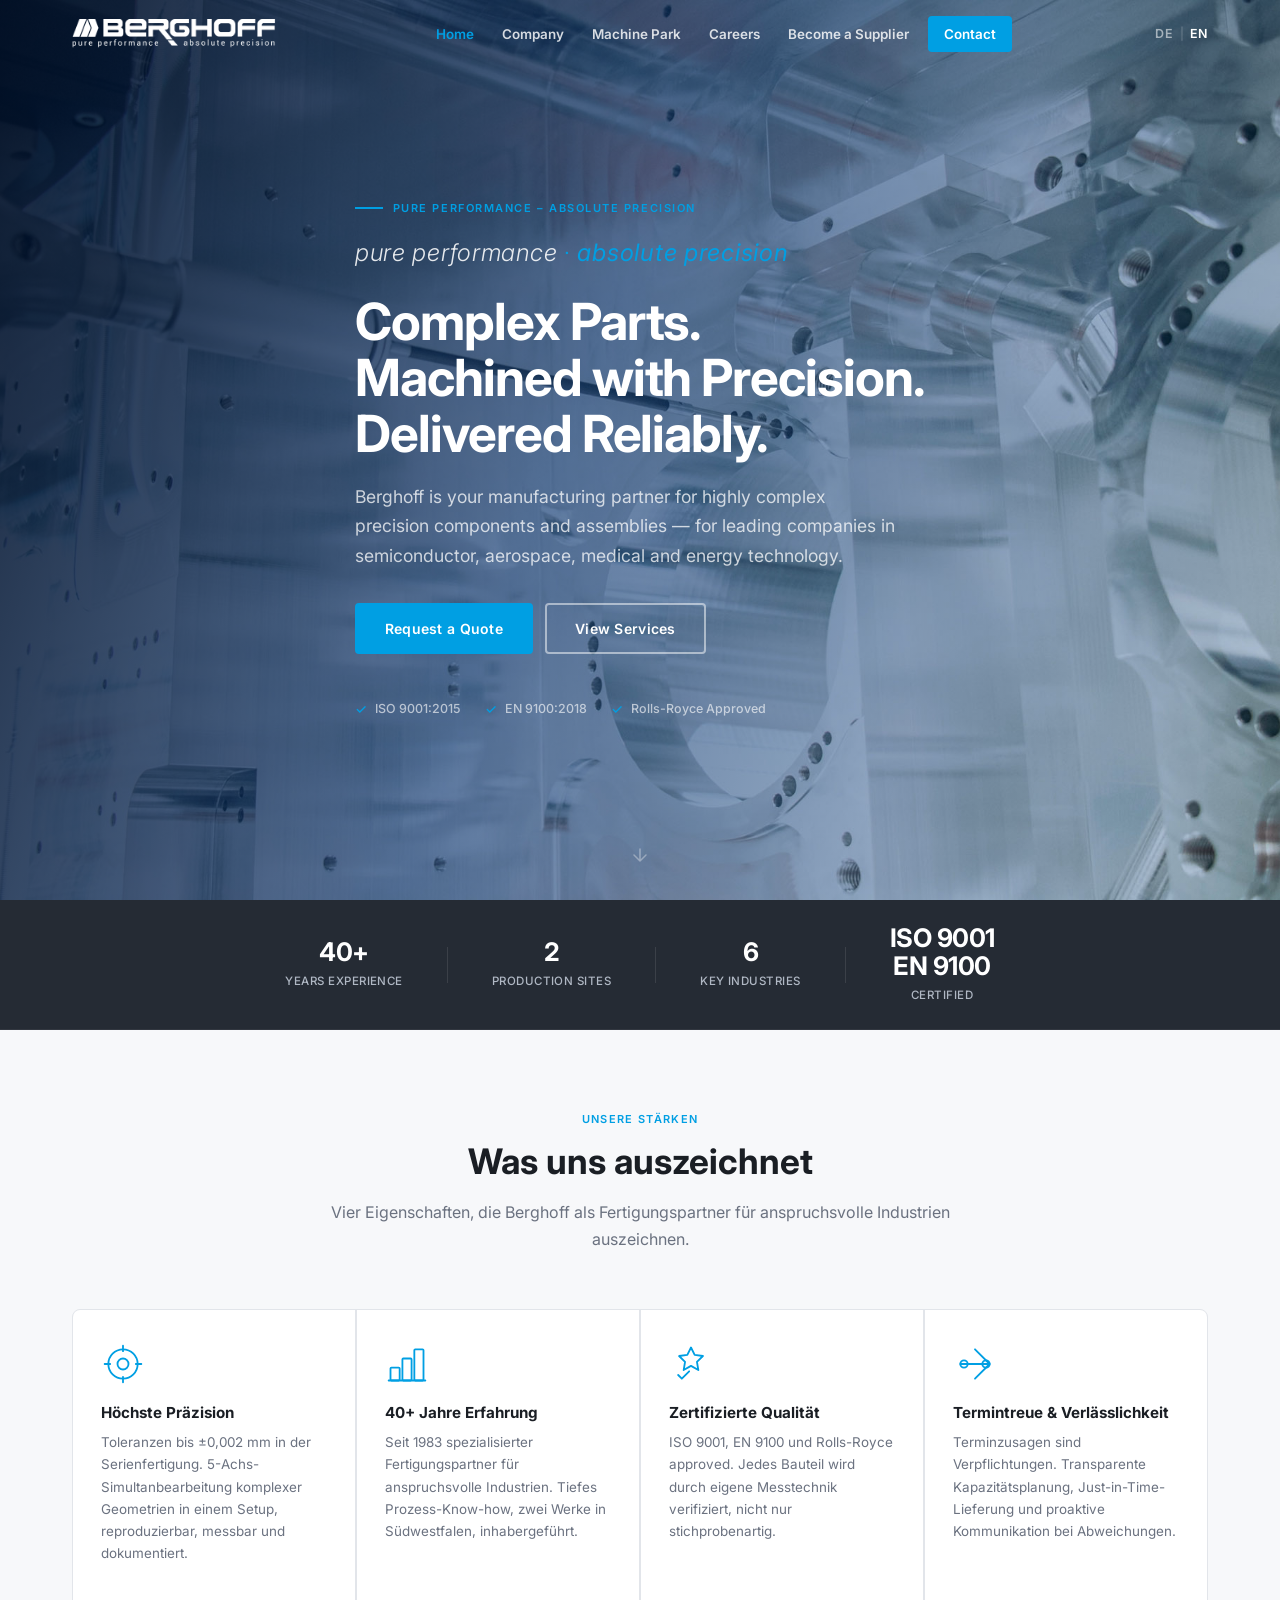
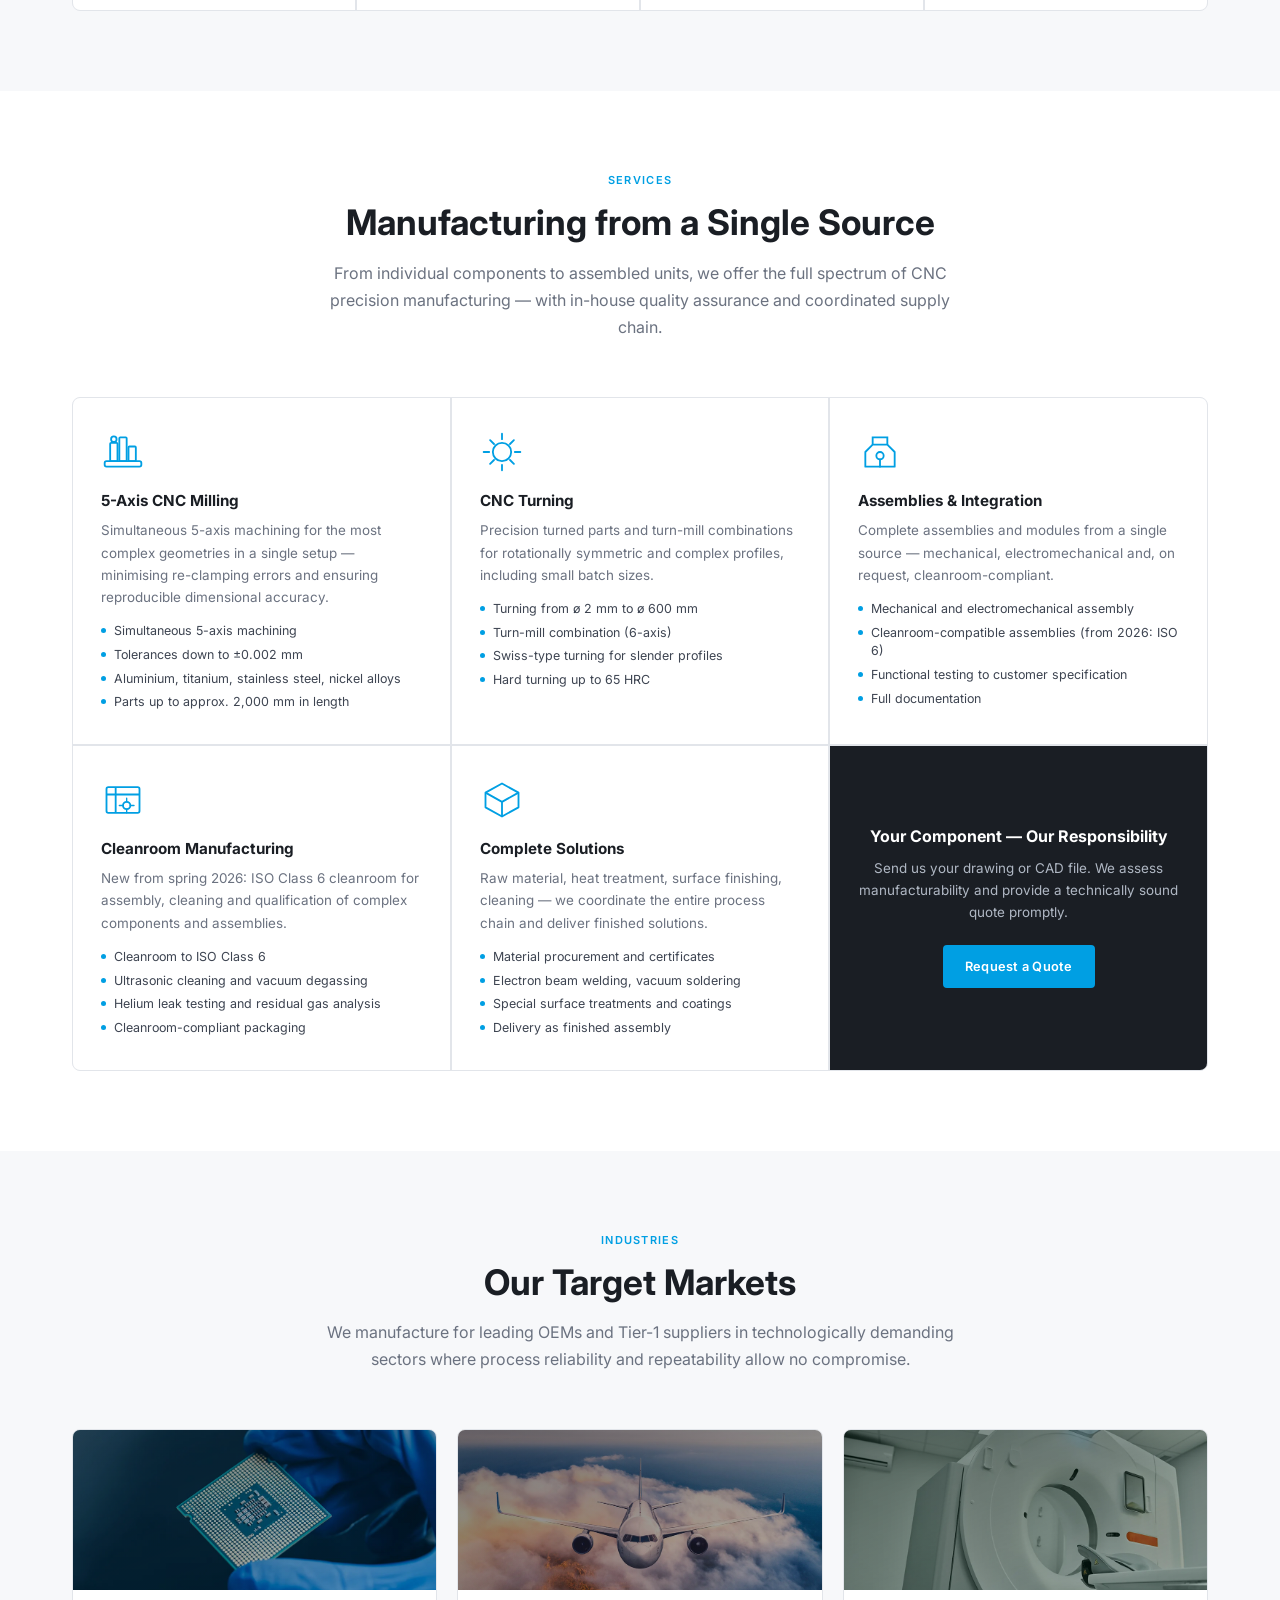
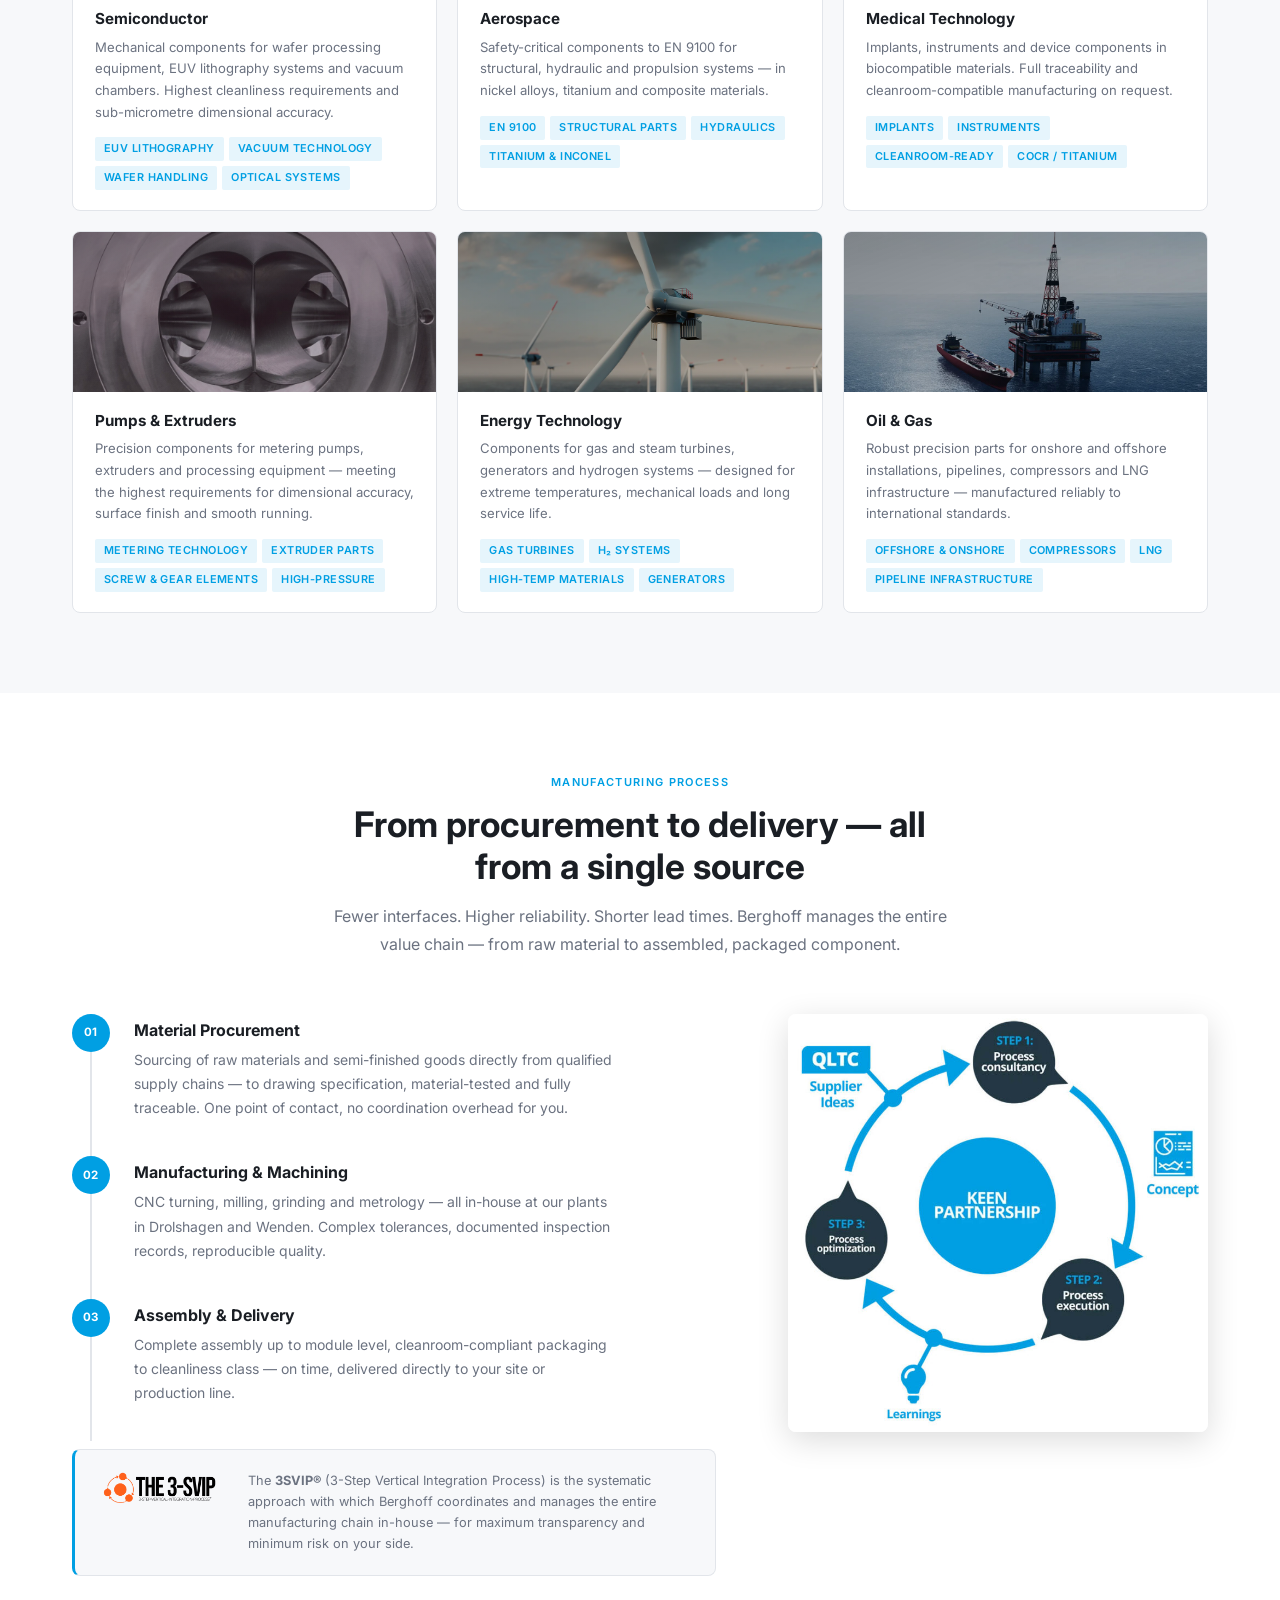
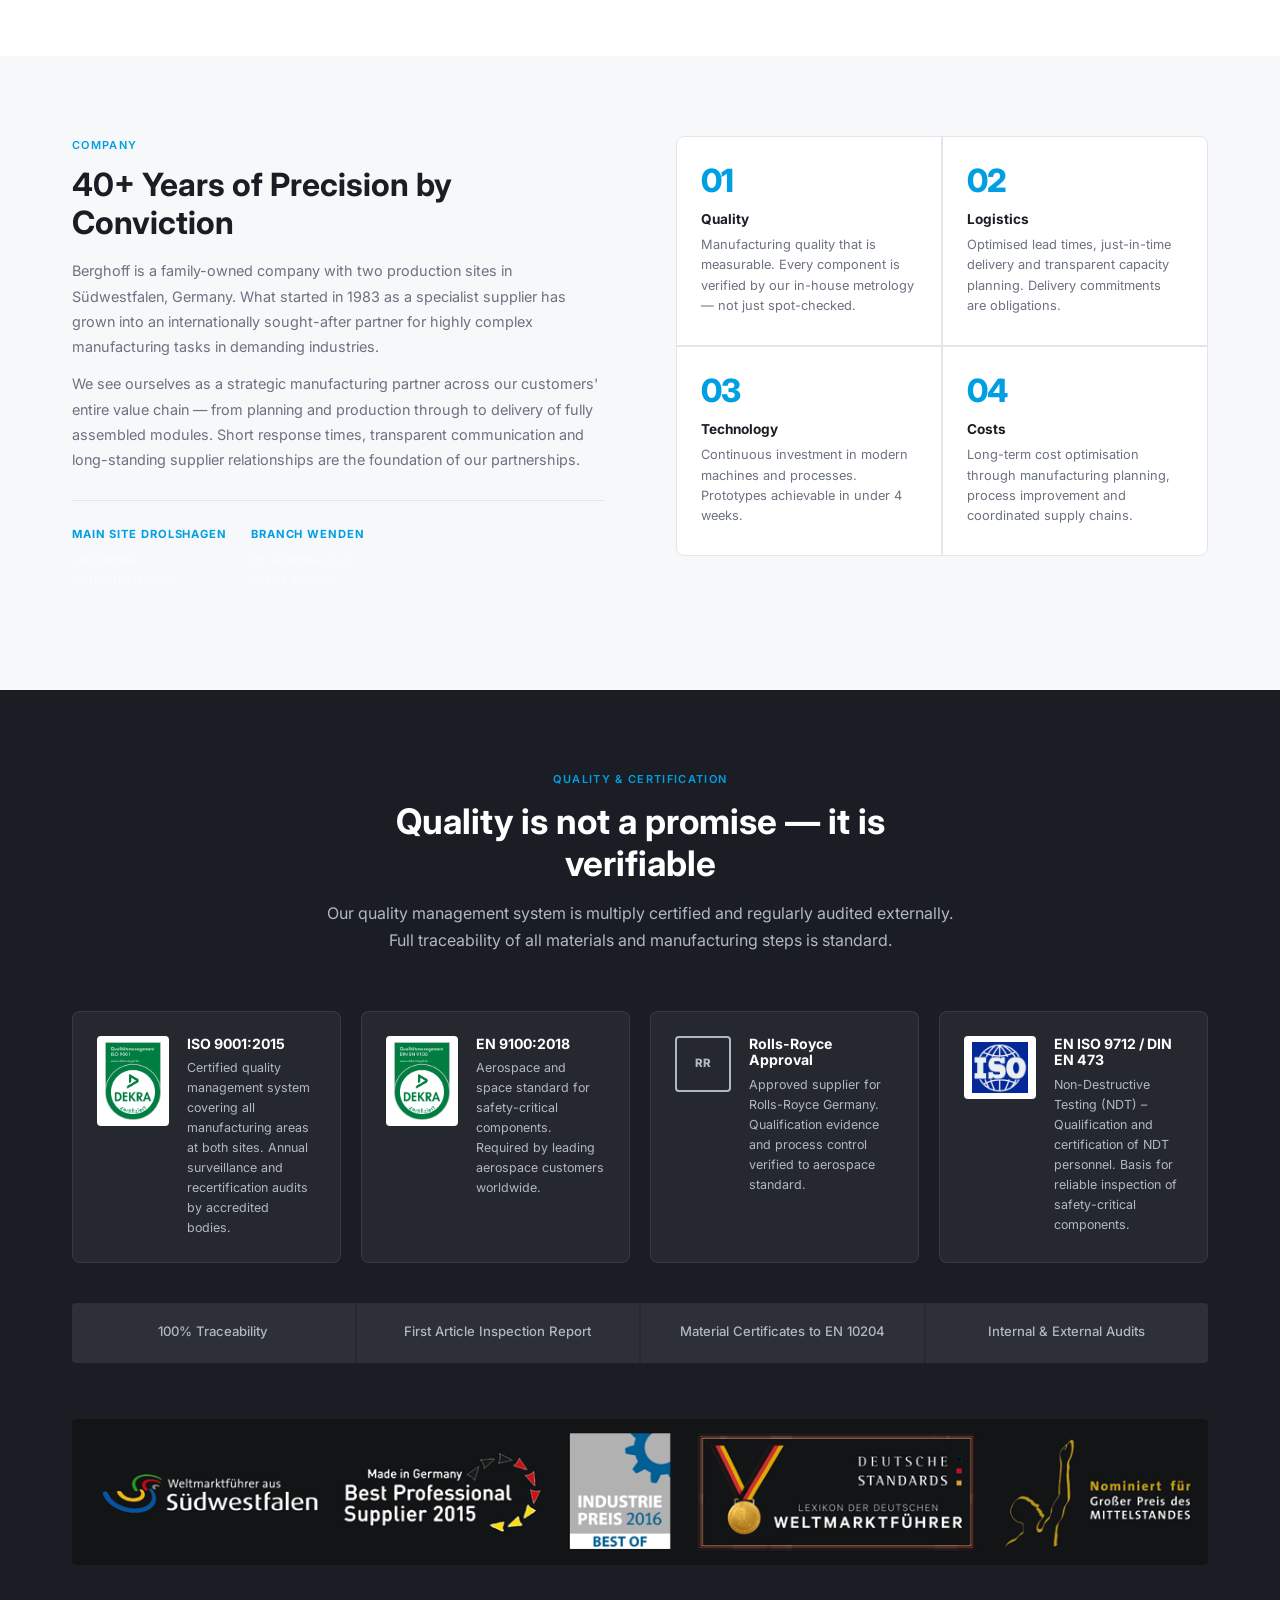
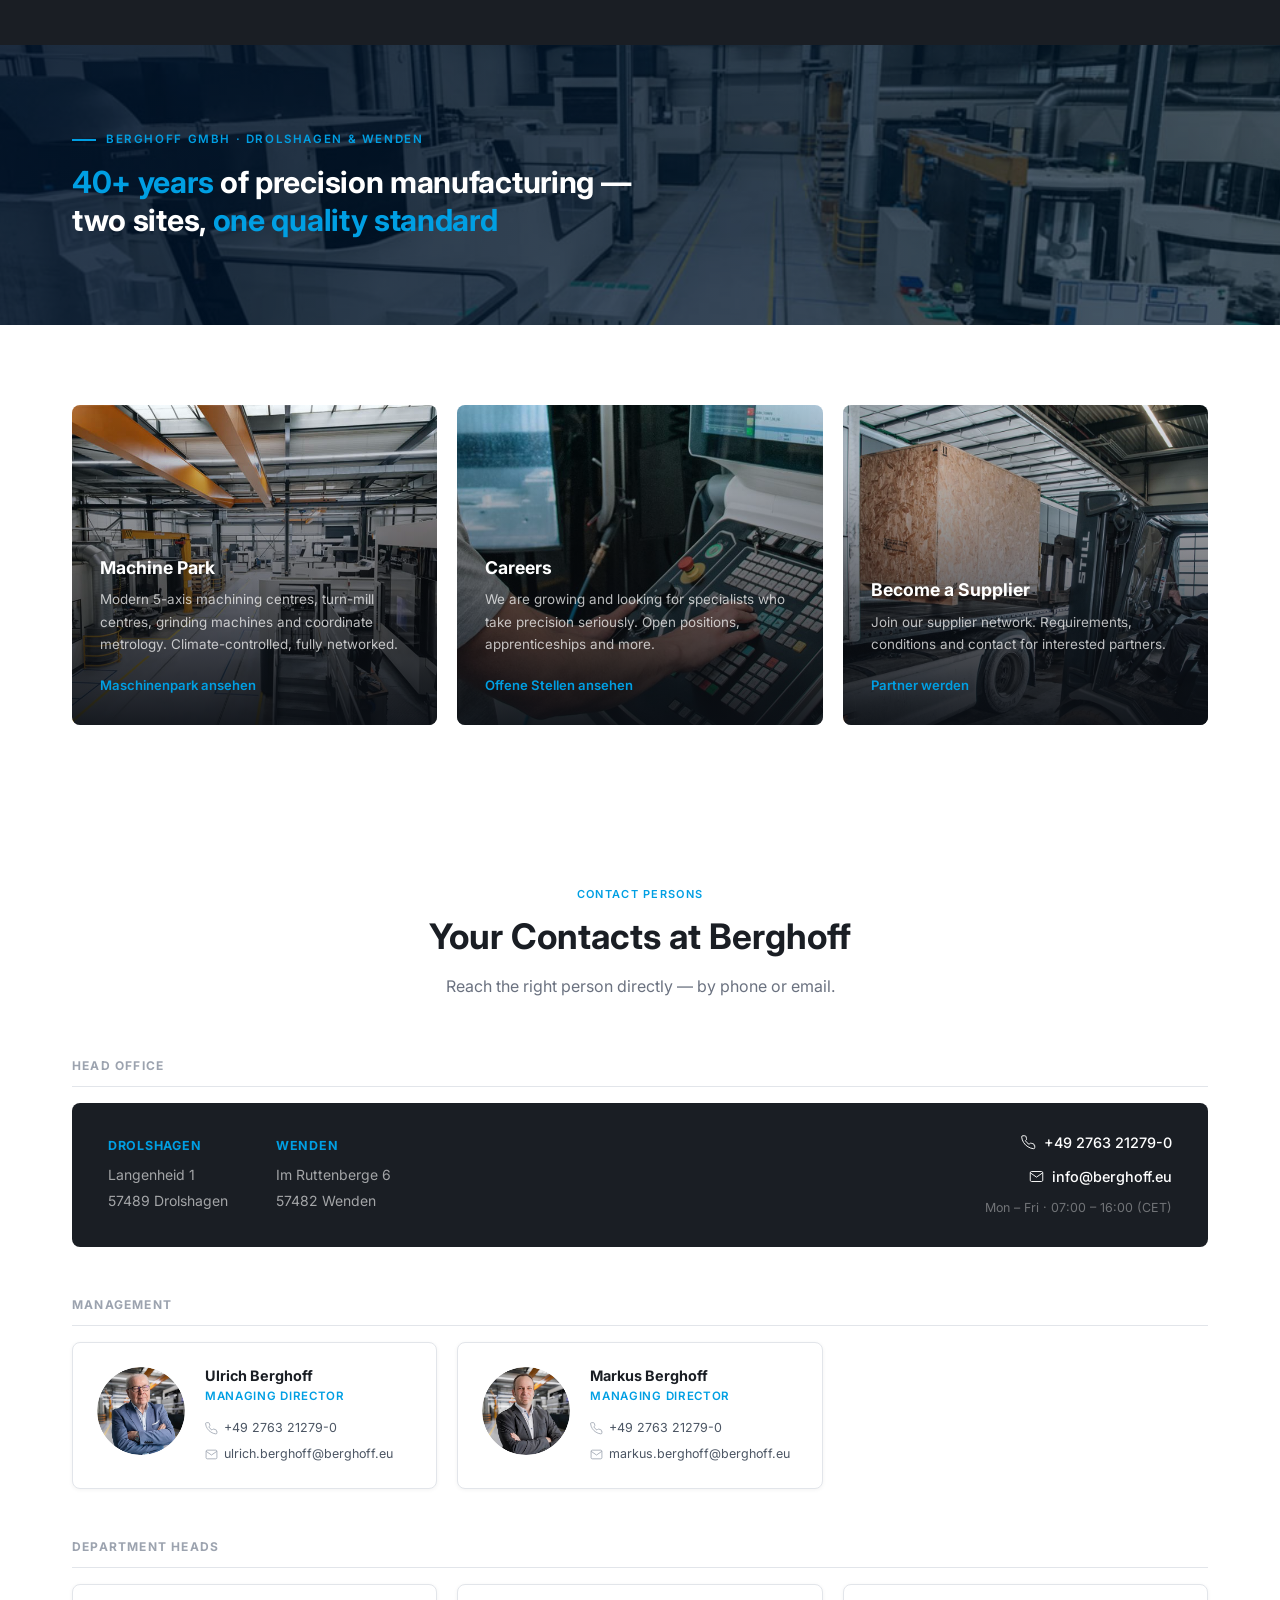
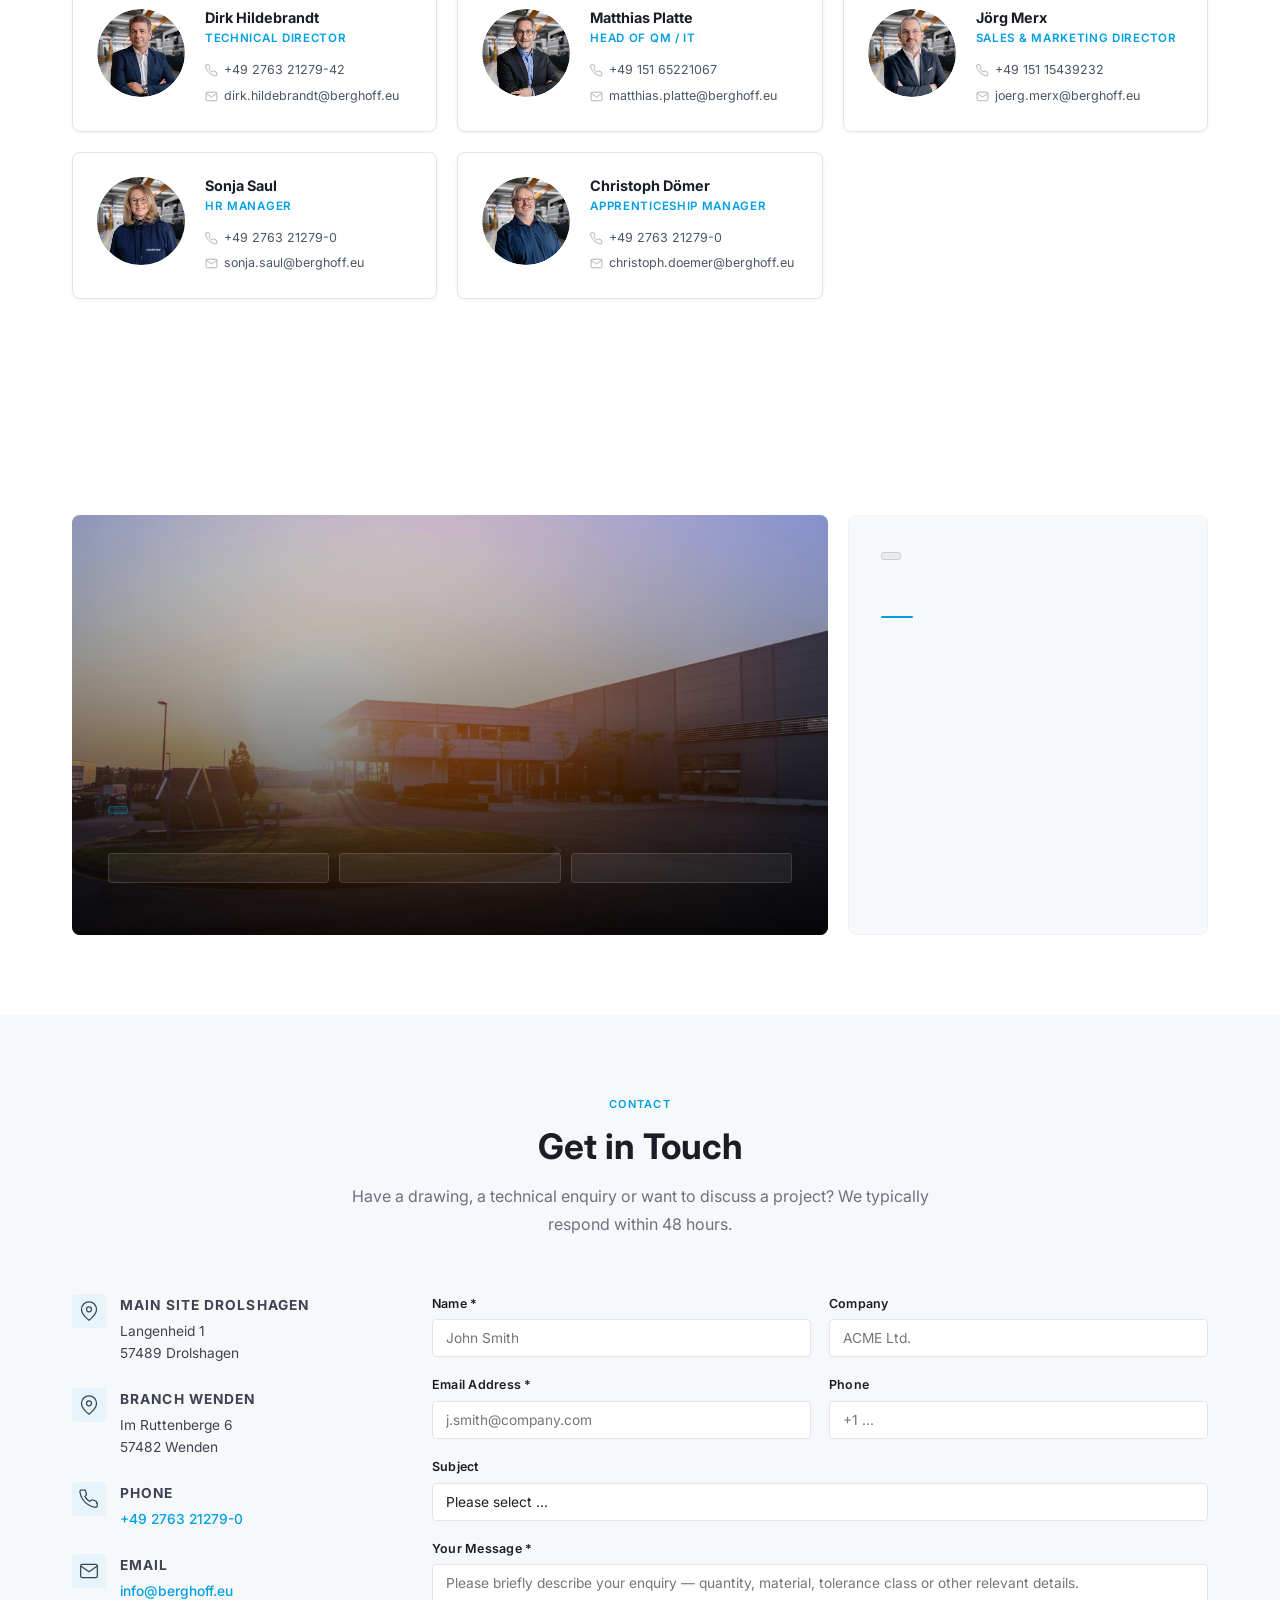
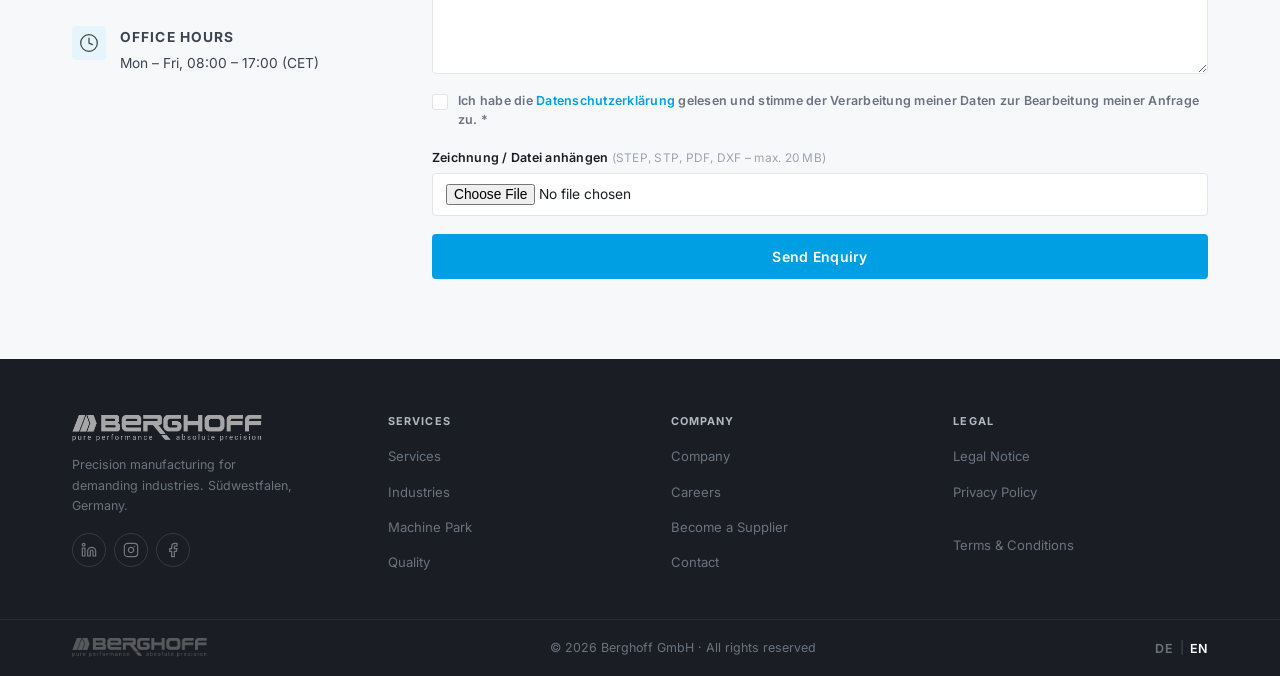
==== commit 1e14f16d: "feat: add Sonja Saul and Christoph Dömer back to team section Co-Authored-By: Claude Sonnet 4.6 <nor" ====
--- a/index.html
+++ b/index.html
@@ -1,4 +1,4 @@
-<!DOCTYPE html>
+﻿<!DOCTYPE html>
 <html lang="de">
 <head>
   <meta charset="UTF-8" />
@@ -13,7 +13,7 @@
 </head>
 <body>
 
-<!-- ═══════════════════════════ HEADER ═══════════════════════════ -->
+<!-- HEADER -->
 <header class="site-header" id="site-header">
   <div class="container header-inner">
     <a href="index.html" class="logo-link" aria-label="Berghoff GmbH – Startseite">
@@ -44,7 +44,7 @@
   </div>
 </header>
 
-<!-- ═══════════════════════════ HERO ════════════════════════════ -->
+<!-- HERO -->
 <section class="hero" id="hero">
   <div class="hero-bg">
     <div class="hero-bg-img"></div>
@@ -72,7 +72,7 @@
   </a>
 </section>
 
-<!-- ═══════════════════════════ STATS BAR ═══════════════════════ -->
+<!-- STATS BAR -->
 <div class="stats-bar">
   <div class="container stats-inner">
     <div class="stat"><span class="stat-num">40+</span><span class="stat-label" data-i18n="stat_years"></span></div>
@@ -85,7 +85,7 @@
   </div>
 </div>
 
-<!-- ═══════════════════════════ UNSERE STÄRKEN ══════════════════ -->
+<!-- UNSERE STÄRKEN -->
 <section class="section section--alt" id="staerken">
   <div class="container">
     <div class="section-header">
@@ -126,7 +126,7 @@
   </div>
 </section>
 
-<!-- ═══════════════════════════ LEISTUNGEN ══════════════════════ -->
+<!-- LEISTUNGEN -->
 <section class="section" id="leistungen">
   <div class="container">
     <div class="section-header">
@@ -186,7 +186,7 @@
   </div>
 </section>
 
-<!-- ═══════════════════════════ BRANCHEN ════════════════════════ -->
+<!-- BRANCHEN -->
 <section class="section section--alt" id="branchen">
   <div class="container">
     <div class="section-header">
@@ -247,7 +247,7 @@
   </div>
 </section>
 
-<!-- ═══════════════════════════ 3SVIP PROZESS ═══════════════════ -->
+<!-- 3SVIP PROZESS -->
 <section class="section" id="prozess">
   <div class="container">
     <div class="section-header">
@@ -290,7 +290,7 @@
   </div>
 </section>
 
-<!-- ═══════════════════════════ UNTERNEHMEN ═════════════════════ -->
+<!-- UNTERNEHMEN -->
 <section class="section section--alt" id="unternehmen">
   <div class="container">
     <div class="unt-layout">
@@ -336,7 +336,7 @@
   </div>
 </section>
 
-<!-- ═══════════════════════════ QUALITÄT ════════════════════════ -->
+<!-- QUALITÄT -->
 <section class="section section--dark" id="qualitaet">
   <div class="container">
     <div class="section-header section-header--light">
@@ -386,7 +386,7 @@
   </div>
 </section>
 
-<!-- PHOTO STRIP ─────────────────────────────────────────────── -->
+<!-- PHOTO STRIP -->
 <div class="photo-strip">
   <div class="photo-strip-img" style="background-image: url('Images/Start/Hallenbild-2-Berghoff-2022.jpg.jpeg')"></div>
   <div class="photo-strip-overlay"></div>
@@ -398,7 +398,7 @@
   </div>
 </div>
 
-<!-- ═══════════════════════════ TEASER PAGES ════════════════════ -->
+<!-- TEASER PAGES -->
 <section class="section" id="mehr">
   <div class="container">
     <div class="teaser-grid">
@@ -427,7 +427,7 @@
   </div>
 </section>
 
-<!-- ═══════════════════════════ ANSPRECHPARTNER ══════════════════ -->
+<!-- ANSPRECHPARTNER -->
 <section class="section" id="team">
   <div class="container">
     <div class="section-header">
@@ -561,14 +561,48 @@
               </div>
             </div>
           </div>
-        </div>
-      </div>
-
-    </div>
-  </div>
-</section>
-
-<!-- ═══════════════════════════ STANDORTE ════════════════════════ -->
+          <div class="team-card">
+            <div class="team-avatar has-photo" data-initials="SS" style="background-image:url('Images/Karriere/Sonja-Saul-Hoodie-2024.png')"></div>
+            <div class="team-info">
+              <h3>Sonja Saul</h3>
+              <div class="team-role" data-i18n="team_role_hr"></div>
+              <div class="team-contacts">
+                <a href="tel:+4927632127900" class="team-contact-item">
+                  <svg width="13" height="13" viewBox="0 0 24 24" fill="none"><path d="M22 16.92v3a2 2 0 0 1-2.18 2 19.79 19.79 0 0 1-8.63-3.07A19.5 19.5 0 0 1 4.16 12a19.8 19.8 0 0 1-3.07-8.67A2 2 0 0 1 3.11 1.2h3a2 2 0 0 1 2 1.72c.127.96.361 1.903.7 2.81a2 2 0 0 1-.45 2.11L7.09 9.09a16 16 0 0 0 5.83 5.83l1.26-1.26a2 2 0 0 1 2.11-.45c.907.339 1.85.573 2.81.7A2 2 0 0 1 21 16v.92z" stroke="currentColor" stroke-width="1.5"/></svg>
+                  +49 2763 21279-0
+                </a>
+                <a href="mailto:sonja.saul@berghoff.eu" class="team-contact-item">
+                  <svg width="13" height="13" viewBox="0 0 24 24" fill="none"><path d="M4 4h16c1.1 0 2 .9 2 2v12c0 1.1-.9 2-2 2H4c-1.1 0-2-.9-2-2V6c0-1.1.9-2 2-2z" stroke="currentColor" stroke-width="1.5"/><polyline points="22,6 12,13 2,6" stroke="currentColor" stroke-width="1.5"/></svg>
+                  sonja.saul@berghoff.eu
+                </a>
+              </div>
+            </div>
+          </div>
+          <div class="team-card">
+            <div class="team-avatar has-photo" data-initials="CD" style="background-image:url('Images/Karriere/Christoph-Doemer-2022.jpg.jpeg')"></div>
+            <div class="team-info">
+              <h3>Christoph Dömer</h3>
+              <div class="team-role" data-i18n="team_role_ausb"></div>
+              <div class="team-contacts">
+                <a href="tel:+4927632127900" class="team-contact-item">
+                  <svg width="13" height="13" viewBox="0 0 24 24" fill="none"><path d="M22 16.92v3a2 2 0 0 1-2.18 2 19.79 19.79 0 0 1-8.63-3.07A19.5 19.5 0 0 1 4.16 12a19.8 19.8 0 0 1-3.07-8.67A2 2 0 0 1 3.11 1.2h3a2 2 0 0 1 2 1.72c.127.96.361 1.903.7 2.81a2 2 0 0 1-.45 2.11L7.09 9.09a16 16 0 0 0 5.83 5.83l1.26-1.26a2 2 0 0 1 2.11-.45c.907.339 1.85.573 2.81.7A2 2 0 0 1 21 16v.92z" stroke="currentColor" stroke-width="1.5"/></svg>
+                  +49 2763 21279-0
+                </a>
+                <a href="mailto:christoph.doemer@berghoff.eu" class="team-contact-item">
+                  <svg width="13" height="13" viewBox="0 0 24 24" fill="none"><path d="M4 4h16c1.1 0 2 .9 2 2v12c0 1.1-.9 2-2 2H4c-1.1 0-2-.9-2-2V6c0-1.1.9-2 2-2z" stroke="currentColor" stroke-width="1.5"/><polyline points="22,6 12,13 2,6" stroke="currentColor" stroke-width="1.5"/></svg>
+                  christoph.doemer@berghoff.eu
+                </a>
+              </div>
+            </div>
+          </div>
+        </div>
+      </div>
+
+    </div>
+  </div>
+</section>
+
+<!-- STANDORTE -->
 <section class="section" id="standorte">
   <div class="container">
     <div class="section-header">
@@ -613,7 +647,7 @@
   </div>
 </section>
 
-<!-- ═══════════════════════════ KONTAKT ═════════════════════════ -->
+<!-- KONTAKT -->
 <section class="section section--alt" id="kontakt">
   <div class="container">
     <div class="section-header">
@@ -724,7 +758,7 @@
   </div>
 </section>
 
-<!-- ═══════════════════════════ FOOTER ══════════════════════════ -->
+<!-- FOOTER -->
 <footer class="site-footer">
   <div class="container footer-inner">
     <div class="footer-brand">
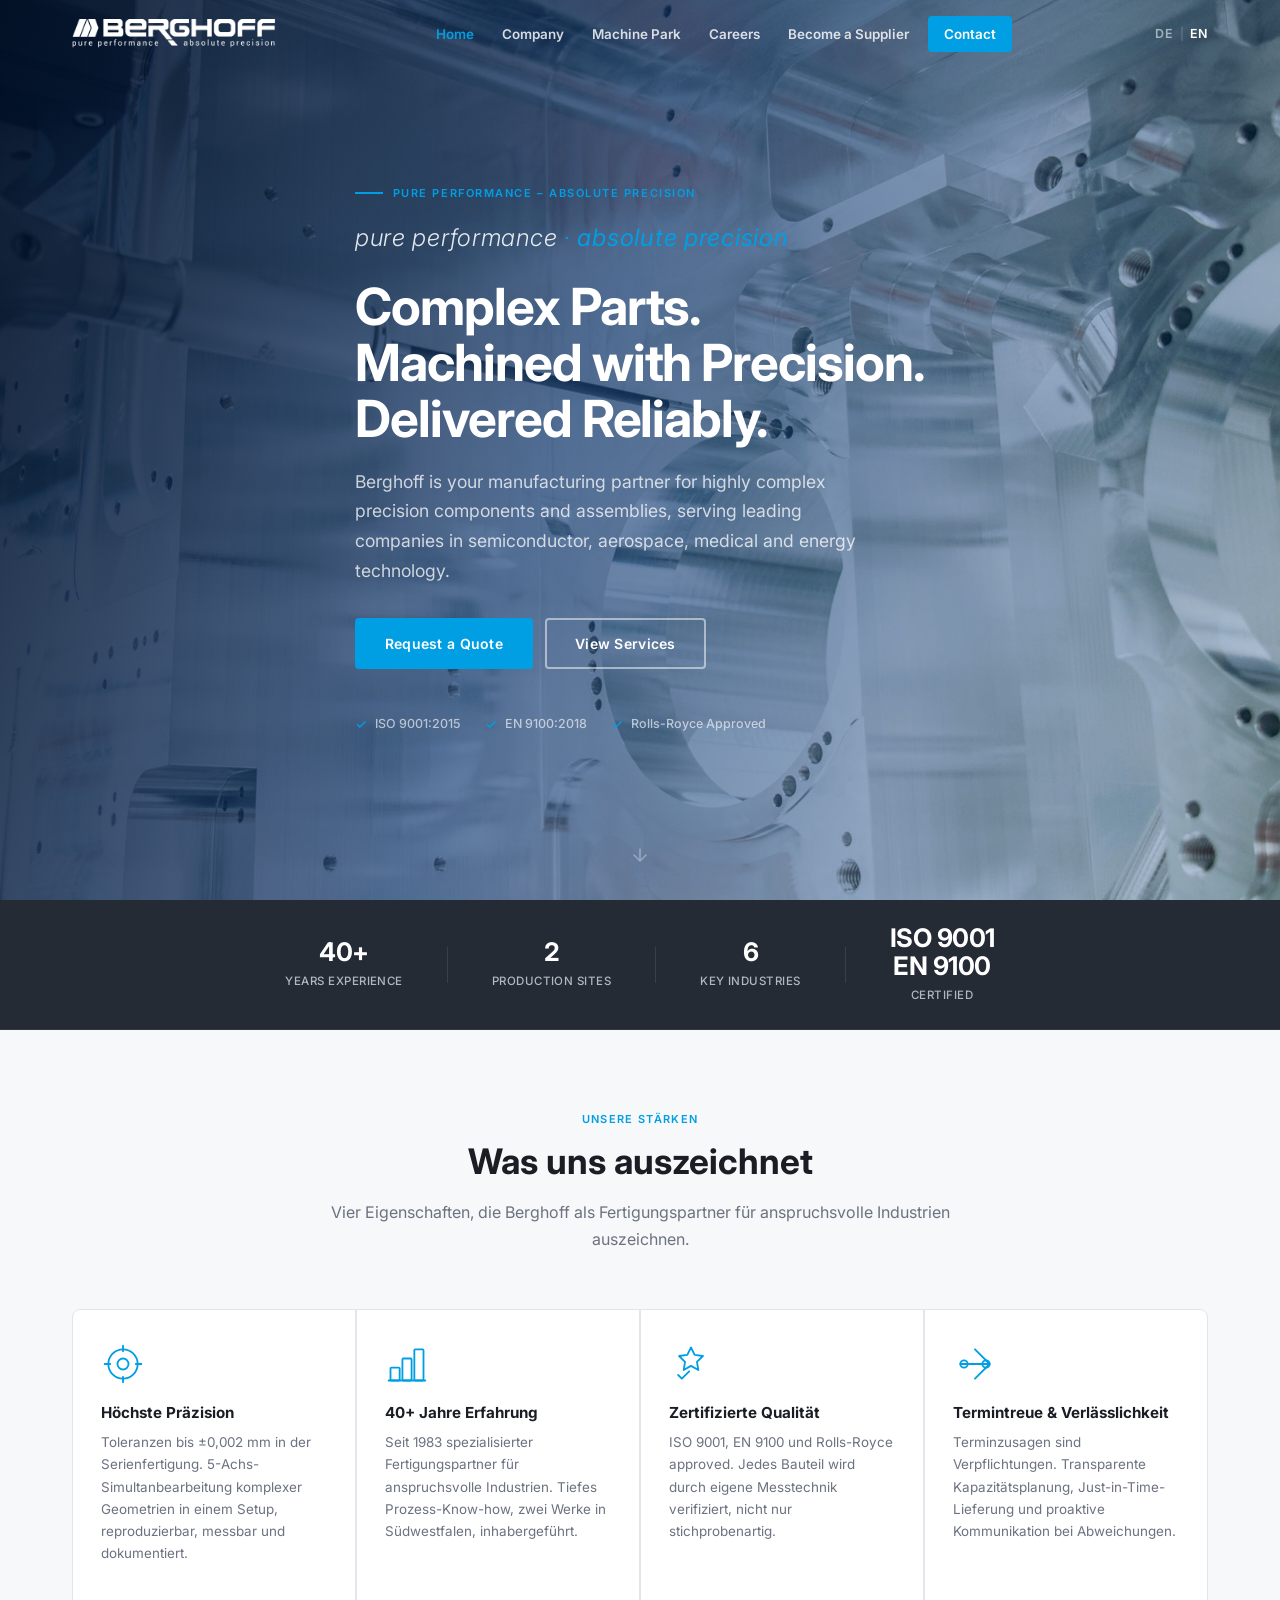
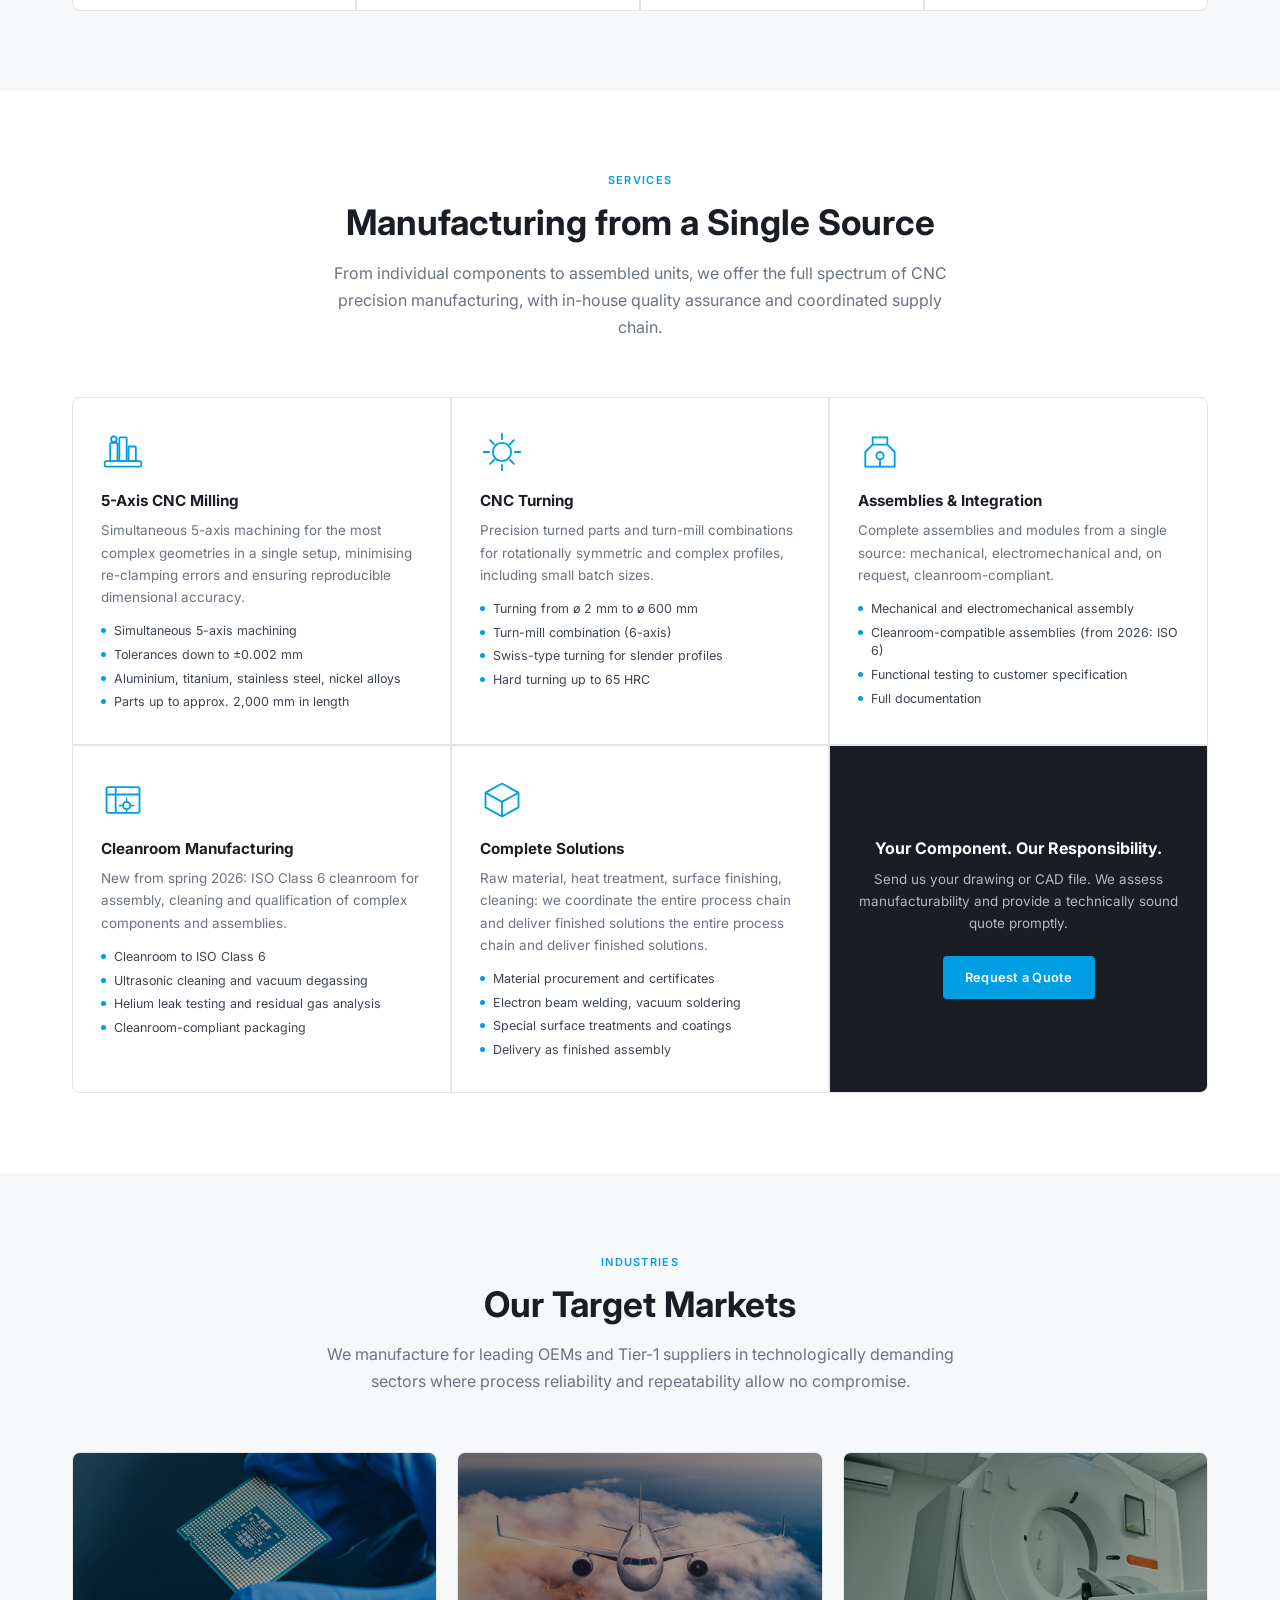
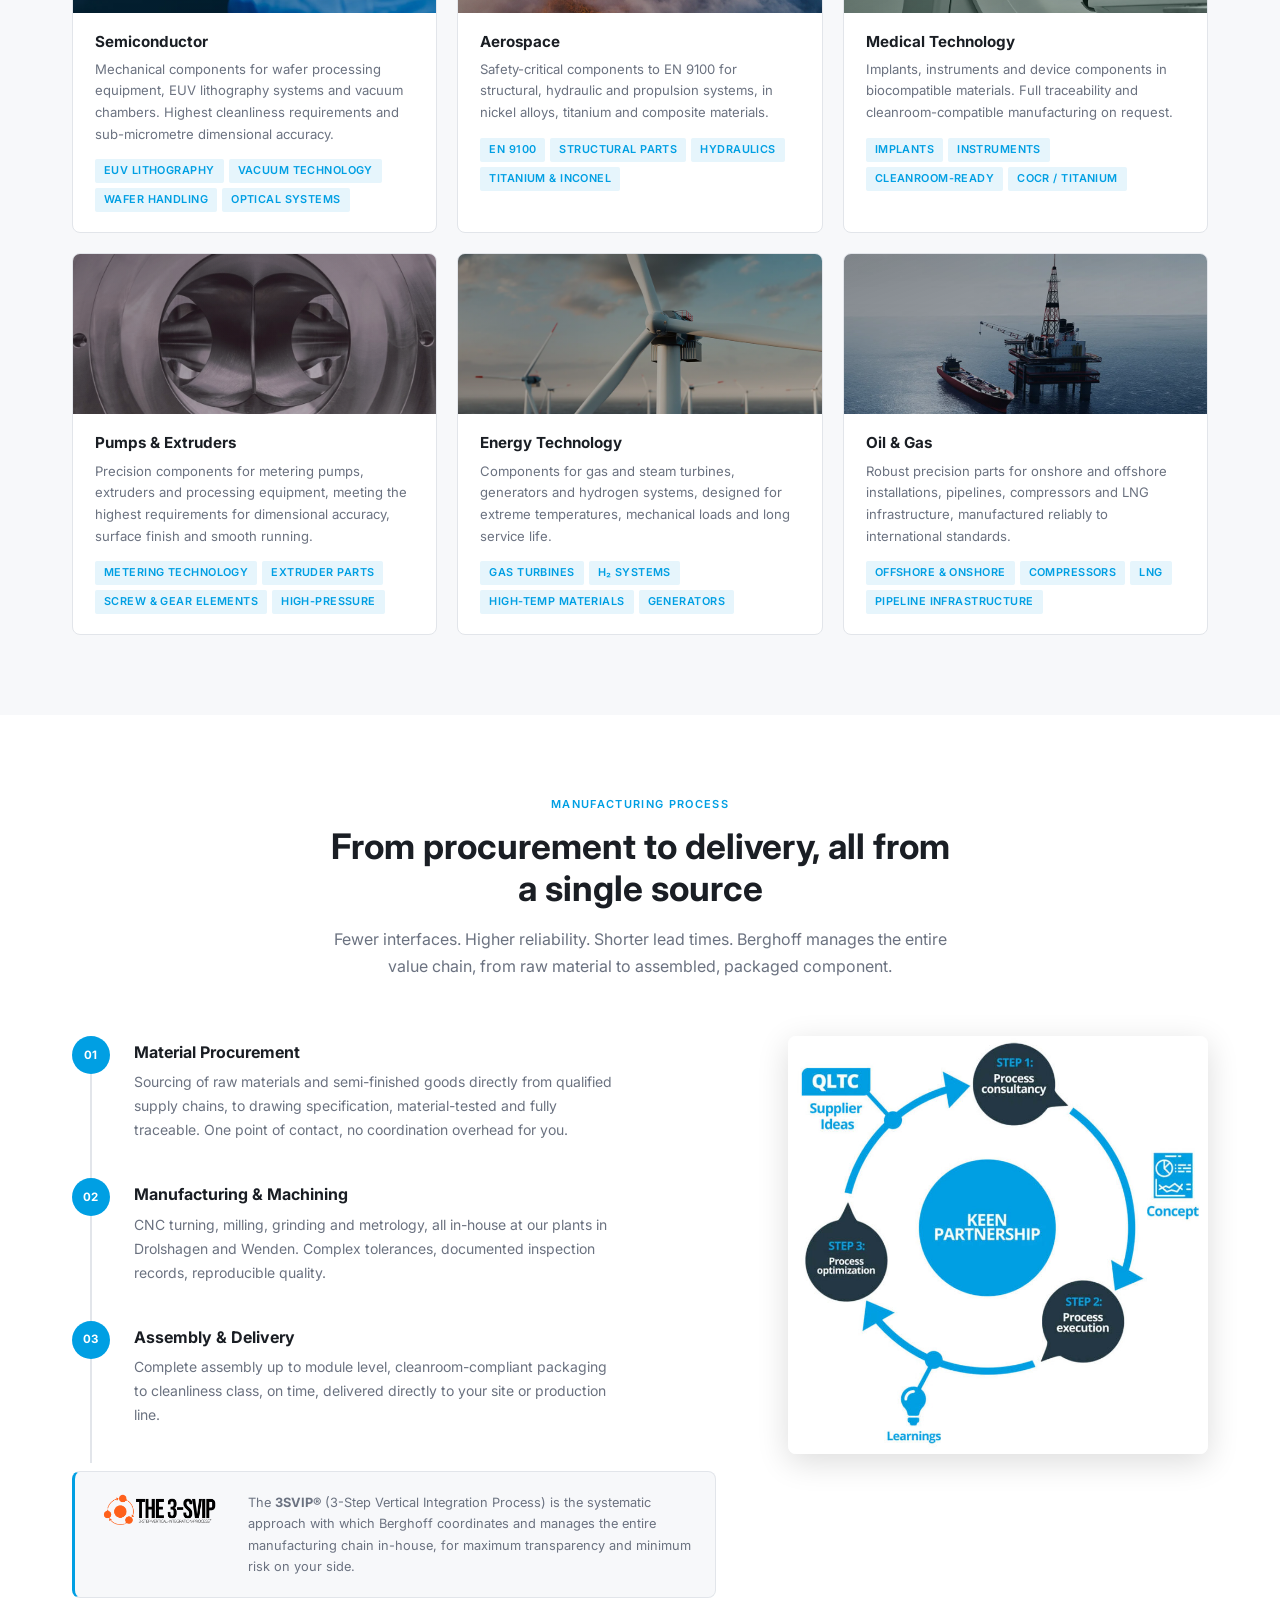
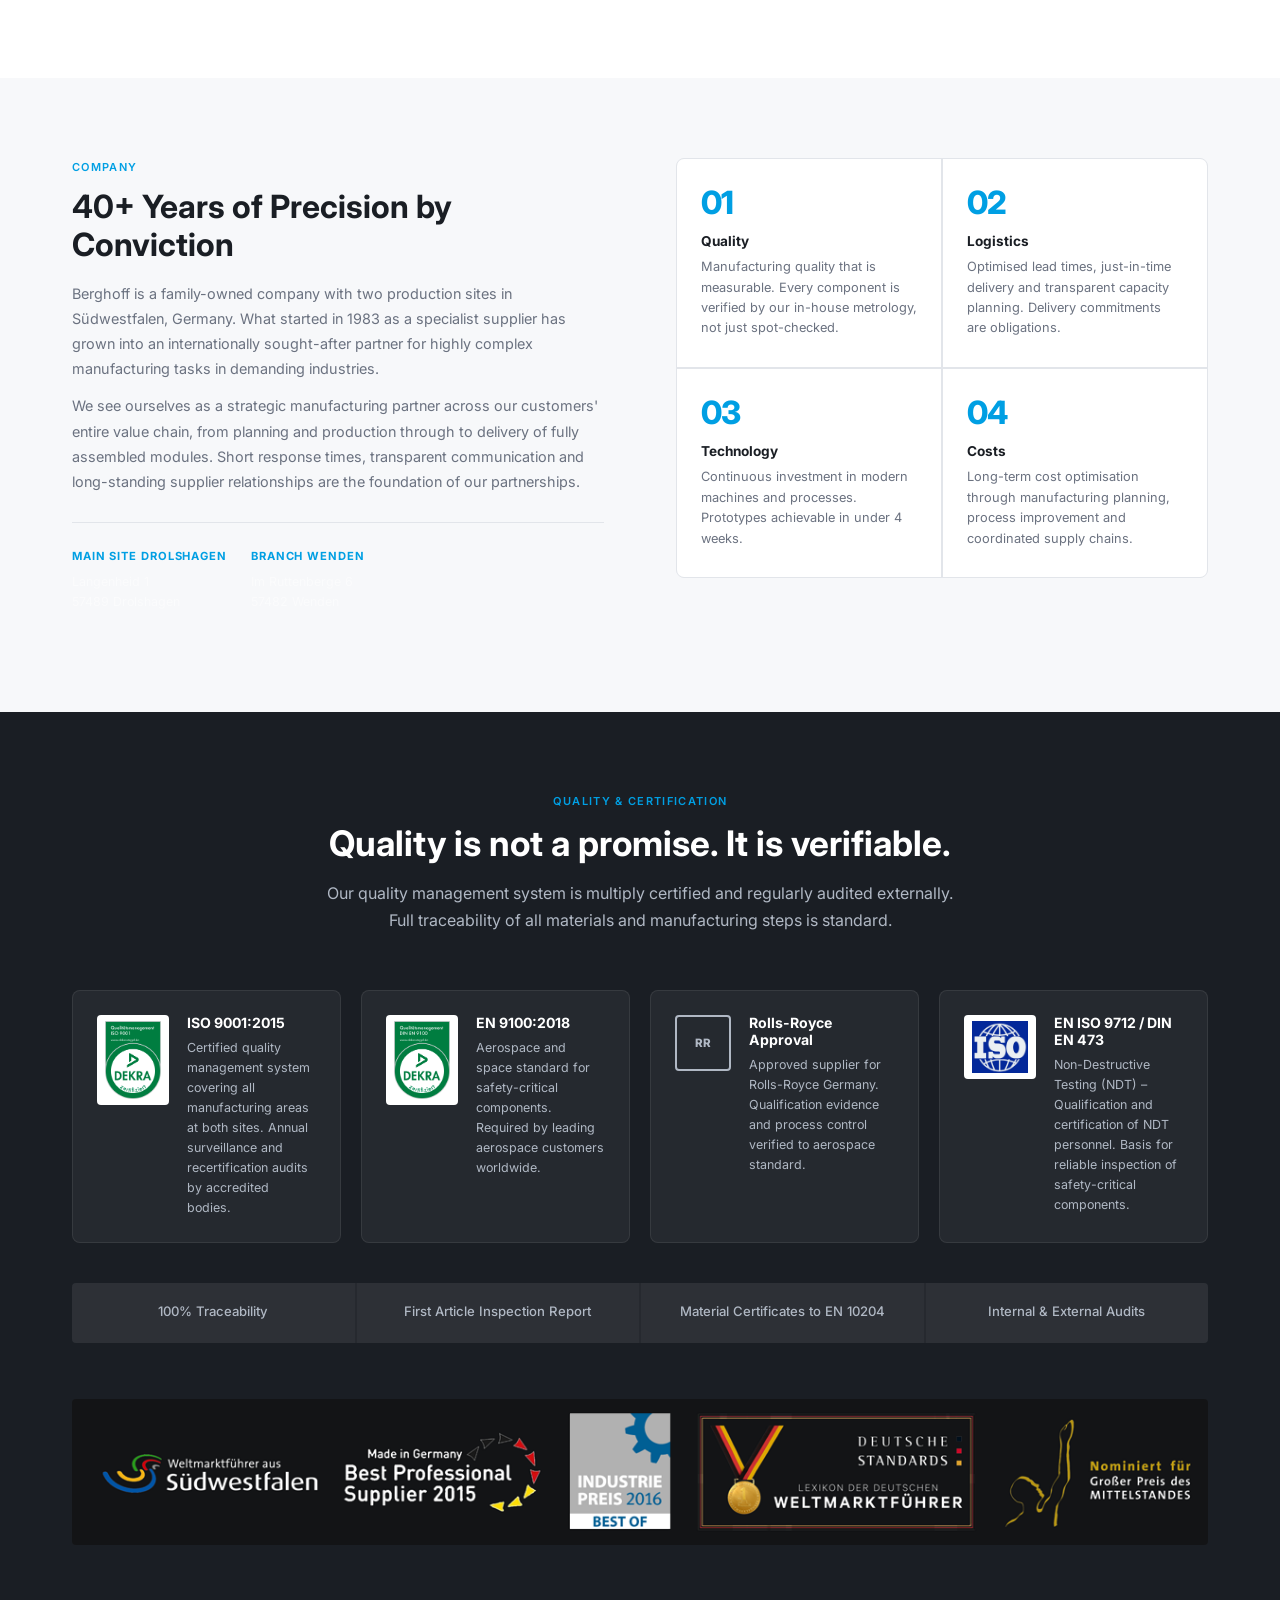
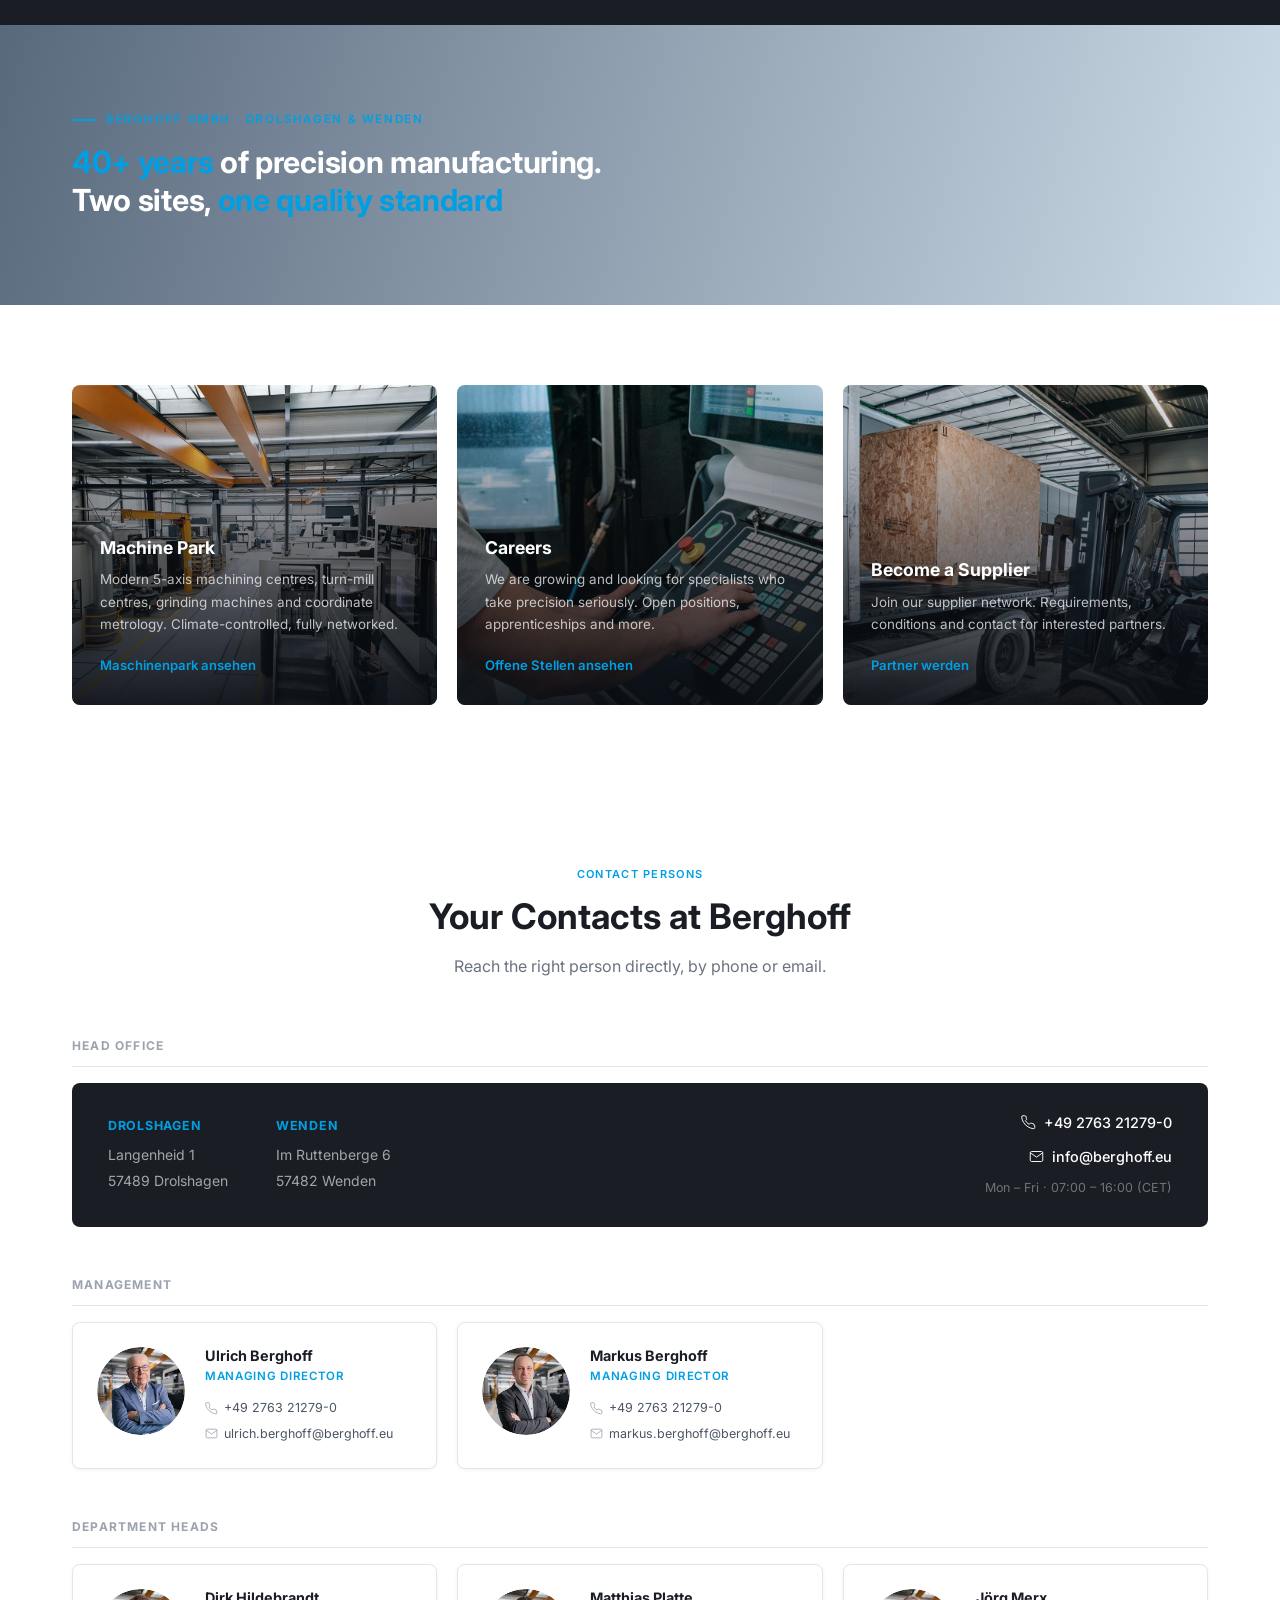
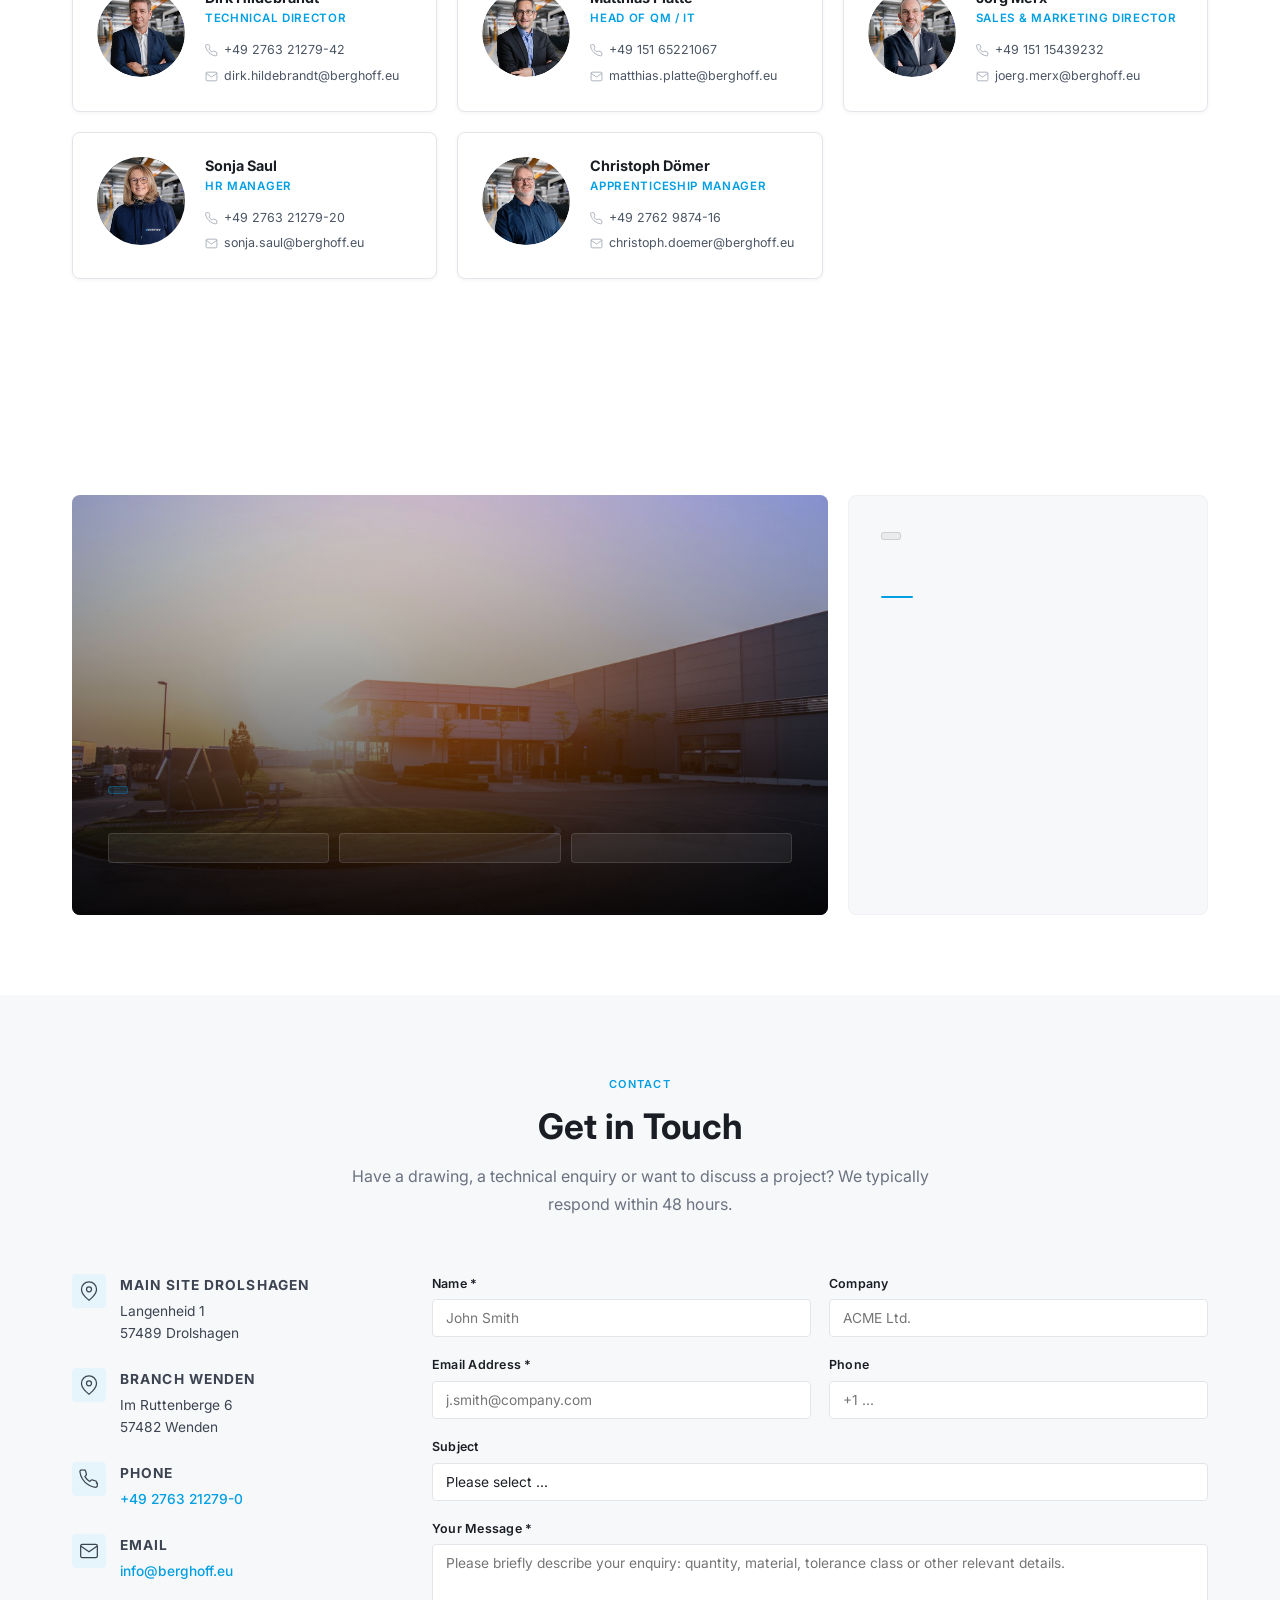
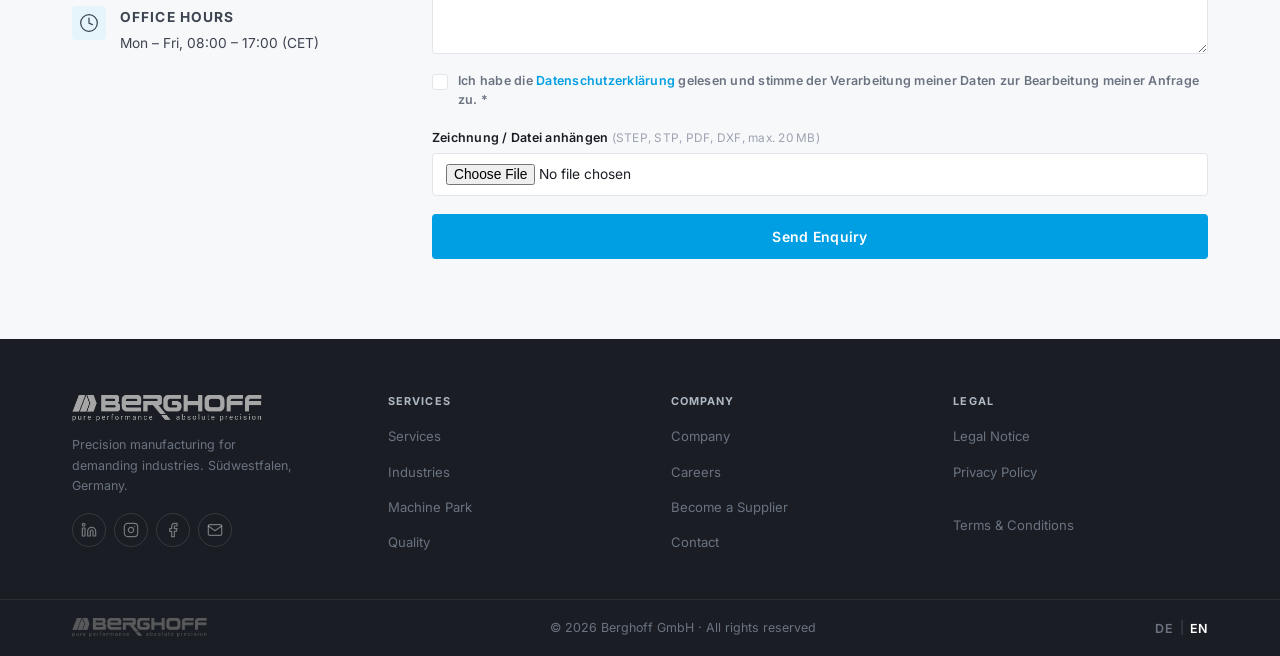
==== commit dcf9e69f: "Redesign Karriere, Personio-Integration, Content & Code-Cleanup - Personio als neues Recruiting-Tool" ====
--- a/index.html
+++ b/index.html
@@ -13,7 +13,6 @@
 </head>
 <body>
 
-<!-- HEADER -->
 <header class="site-header" id="site-header">
   <div class="container header-inner">
     <a href="index.html" class="logo-link" aria-label="Berghoff GmbH – Startseite">
@@ -44,7 +43,6 @@
   </div>
 </header>
 
-<!-- HERO -->
 <section class="hero" id="hero">
   <div class="hero-bg">
     <div class="hero-bg-img"></div>
@@ -72,7 +70,6 @@
   </a>
 </section>
 
-<!-- STATS BAR -->
 <div class="stats-bar">
   <div class="container stats-inner">
     <div class="stat"><span class="stat-num">40+</span><span class="stat-label" data-i18n="stat_years"></span></div>
@@ -85,7 +82,6 @@
   </div>
 </div>
 
-<!-- UNSERE STÄRKEN -->
 <section class="section section--alt" id="staerken">
   <div class="container">
     <div class="section-header">
@@ -126,7 +122,6 @@
   </div>
 </section>
 
-<!-- LEISTUNGEN -->
 <section class="section" id="leistungen">
   <div class="container">
     <div class="section-header">
@@ -186,7 +181,6 @@
   </div>
 </section>
 
-<!-- BRANCHEN -->
 <section class="section section--alt" id="branchen">
   <div class="container">
     <div class="section-header">
@@ -290,7 +284,6 @@
   </div>
 </section>
 
-<!-- UNTERNEHMEN -->
 <section class="section section--alt" id="unternehmen">
   <div class="container">
     <div class="unt-layout">
@@ -336,7 +329,6 @@
   </div>
 </section>
 
-<!-- QUALITÄT -->
 <section class="section section--dark" id="qualitaet">
   <div class="container">
     <div class="section-header section-header--light">
@@ -386,9 +378,8 @@
   </div>
 </section>
 
-<!-- PHOTO STRIP -->
 <div class="photo-strip">
-  <div class="photo-strip-img" style="background-image: url('Images/Start/Hallenbild-2-Berghoff-2022.jpg.jpeg')"></div>
+  <div class="photo-strip-img" style="background-image: url('Images/Start/Drohnenshot2026.JPG')"></div>
   <div class="photo-strip-overlay"></div>
   <div class="container photo-strip-inner">
     <div class="photo-strip-text">
@@ -398,7 +389,6 @@
   </div>
 </div>
 
-<!-- TEASER PAGES -->
 <section class="section" id="mehr">
   <div class="container">
     <div class="teaser-grid">
@@ -427,7 +417,6 @@
   </div>
 </section>
 
-<!-- ANSPRECHPARTNER -->
 <section class="section" id="team">
   <div class="container">
     <div class="section-header">
@@ -437,7 +426,6 @@
     </div>
     <div class="team-grid">
 
-      <!-- Zentrale -->
       <div class="team-group">
         <div class="team-group-label" data-i18n="team_grp_zentrale"></div>
         <div class="zentrale-card">
@@ -465,7 +453,6 @@
         </div>
       </div>
 
-      <!-- Geschäftsführung -->
       <div class="team-group">
         <div class="team-group-label" data-i18n="team_grp_management"></div>
         <div class="team-cards">
@@ -506,7 +493,6 @@
         </div>
       </div>
 
-      <!-- Abteilungsleiter -->
       <div class="team-group">
         <div class="team-group-label" data-i18n="team_grp_leads"></div>
         <div class="team-cards">
@@ -567,9 +553,9 @@
               <h3>Sonja Saul</h3>
               <div class="team-role" data-i18n="team_role_hr"></div>
               <div class="team-contacts">
-                <a href="tel:+4927632127900" class="team-contact-item">
+                <a href="tel:+4927632127920" class="team-contact-item">
                   <svg width="13" height="13" viewBox="0 0 24 24" fill="none"><path d="M22 16.92v3a2 2 0 0 1-2.18 2 19.79 19.79 0 0 1-8.63-3.07A19.5 19.5 0 0 1 4.16 12a19.8 19.8 0 0 1-3.07-8.67A2 2 0 0 1 3.11 1.2h3a2 2 0 0 1 2 1.72c.127.96.361 1.903.7 2.81a2 2 0 0 1-.45 2.11L7.09 9.09a16 16 0 0 0 5.83 5.83l1.26-1.26a2 2 0 0 1 2.11-.45c.907.339 1.85.573 2.81.7A2 2 0 0 1 21 16v.92z" stroke="currentColor" stroke-width="1.5"/></svg>
-                  +49 2763 21279-0
+                  +49 2763 21279-20
                 </a>
                 <a href="mailto:sonja.saul@berghoff.eu" class="team-contact-item">
                   <svg width="13" height="13" viewBox="0 0 24 24" fill="none"><path d="M4 4h16c1.1 0 2 .9 2 2v12c0 1.1-.9 2-2 2H4c-1.1 0-2-.9-2-2V6c0-1.1.9-2 2-2z" stroke="currentColor" stroke-width="1.5"/><polyline points="22,6 12,13 2,6" stroke="currentColor" stroke-width="1.5"/></svg>
@@ -584,9 +570,9 @@
               <h3>Christoph Dömer</h3>
               <div class="team-role" data-i18n="team_role_ausb"></div>
               <div class="team-contacts">
-                <a href="tel:+4927632127900" class="team-contact-item">
+                <a href="tel:+4927629874-16" class="team-contact-item">
                   <svg width="13" height="13" viewBox="0 0 24 24" fill="none"><path d="M22 16.92v3a2 2 0 0 1-2.18 2 19.79 19.79 0 0 1-8.63-3.07A19.5 19.5 0 0 1 4.16 12a19.8 19.8 0 0 1-3.07-8.67A2 2 0 0 1 3.11 1.2h3a2 2 0 0 1 2 1.72c.127.96.361 1.903.7 2.81a2 2 0 0 1-.45 2.11L7.09 9.09a16 16 0 0 0 5.83 5.83l1.26-1.26a2 2 0 0 1 2.11-.45c.907.339 1.85.573 2.81.7A2 2 0 0 1 21 16v.92z" stroke="currentColor" stroke-width="1.5"/></svg>
-                  +49 2763 21279-0
+                  +49 2762 9874-16
                 </a>
                 <a href="mailto:christoph.doemer@berghoff.eu" class="team-contact-item">
                   <svg width="13" height="13" viewBox="0 0 24 24" fill="none"><path d="M4 4h16c1.1 0 2 .9 2 2v12c0 1.1-.9 2-2 2H4c-1.1 0-2-.9-2-2V6c0-1.1.9-2 2-2z" stroke="currentColor" stroke-width="1.5"/><polyline points="22,6 12,13 2,6" stroke="currentColor" stroke-width="1.5"/></svg>
@@ -602,7 +588,6 @@
   </div>
 </section>
 
-<!-- STANDORTE -->
 <section class="section" id="standorte">
   <div class="container">
     <div class="section-header">
@@ -647,7 +632,6 @@
   </div>
 </section>
 
-<!-- KONTAKT -->
 <section class="section section--alt" id="kontakt">
   <div class="container">
     <div class="section-header">
@@ -733,6 +717,7 @@
             <option value="info"     data-i18n="form_subj2"></option>
             <option value="supplier" data-i18n="form_subj3"></option>
             <option value="career"   data-i18n="form_subj4"></option>
+            <option value="other"    data-i18n="form_subj5"></option>
           </select>
         </div>
         <div class="form-group">
@@ -746,7 +731,7 @@
           </label>
         </div>
         <div class="form-group">
-          <label for="f-upload">Zeichnung / Datei anhängen <span class="form-note">(STEP, STP, PDF, DXF – max. 20 MB)</span></label>
+          <label for="f-upload">Zeichnung / Datei anhängen <span class="form-note">(STEP, STP, PDF, DXF, max. 20 MB)</span></label>
           <input type="file" id="f-upload" name="upload" accept=".step,.stp,.pdf,.dxf,.dwg,.doc,.docx" class="file-input" />
         </div>
         <!-- Honeypot: hidden from real users, bots will fill it -->
@@ -758,7 +743,6 @@
   </div>
 </section>
 
-<!-- FOOTER -->
 <footer class="site-footer">
   <div class="container footer-inner">
     <div class="footer-brand">
@@ -774,6 +758,9 @@
         <a href="https://www.facebook.com/berghoff.team" class="social-link" target="_blank" rel="noopener noreferrer" aria-label="Berghoff auf Facebook">
           <svg viewBox="0 0 24 24" fill="none" stroke="currentColor" stroke-width="1.8" stroke-linecap="round" stroke-linejoin="round"><path d="M18 2h-3a5 5 0 0 0-5 5v3H7v4h3v8h4v-8h3l1-4h-4V7a1 1 0 0 1 1-1h3z"/></svg>
         </a>
+        <a href="mailto:info@berghoff.eu" class="social-link" aria-label="E-Mail an Berghoff">
+          <svg viewBox="0 0 24 24" fill="none" stroke="currentColor" stroke-width="1.8" stroke-linecap="round" stroke-linejoin="round"><path d="M4 4h16c1.1 0 2 .9 2 2v12c0 1.1-.9 2-2 2H4c-1.1 0-2-.9-2-2V6c0-1.1.9-2 2-2z"/><polyline points="22,6 12,13 2,6"/></svg>
+        </a>
       </div>
     </div>
     <div class="footer-links">
--- a/style.css
+++ b/style.css
@@ -2286,7 +2286,7 @@
   border-radius: 2px;
 }
 
-.ausb-card-body { padding: 20px 22px 24px; display: flex; flex-direction: column; flex: 1; }
+.ausb-card-body { padding: 24px 22px 32px; display: flex; flex-direction: column; flex: 1; }
 .ausb-card-body h3 { font-size: 0.95rem; font-weight: 700; margin-bottom: 10px; }
 .ausb-card-body p  { font-size: 0.8rem; color: var(--grey-500); line-height: 1.6; margin-bottom: 16px; }
 
@@ -2296,6 +2296,7 @@
   gap: 5px 12px;
   border-top: 1px solid var(--border);
   padding-top: 14px;
+  margin-bottom: 20px;
 }
 
 .ausb-details dt {
@@ -3780,3 +3781,135 @@
   /* Checkbox group: allow wrap with full-width items */
   .checkbox-group { gap: 8px; }
 }
+
+/* ================================================================
+   MOBILE OPTIMIZATION – comprehensive additions
+   Only fills genuine gaps; does not override existing rules above.
+   ================================================================ */
+
+/* ── Respect reduced-motion preference ──────────────────────────── */
+@media (prefers-reduced-motion: reduce) {
+  *, *::before, *::after {
+    animation-duration: 0.01ms !important;
+    animation-iteration-count: 1 !important;
+    transition-duration: 0.01ms !important;
+    scroll-behavior: auto !important;
+  }
+  /* Reveal animations: show immediately */
+  .reveal { opacity: 1 !important; transform: none !important; }
+  /* Hero scroll indicator: no bounce */
+  .hero-scroll { animation: none; }
+}
+
+/* ── Tablet/large-phone ≤ 900px ─────────────────────────────────── */
+@media (max-width: 900px) {
+  /* Standorte: stack cards vertically */
+  .standorte-layout { grid-template-columns: 1fr; }
+  .standort-primary  { min-height: 280px; }
+  .standort-secondary {
+    padding: 28px 24px;
+    border-radius: var(--radius-lg);
+    border: 1px solid var(--border);
+    background: var(--white);
+  }
+}
+
+/* ── Mobile ≤ 768px – layout & visual rethink ───────────────────── */
+@media (max-width: 768px) {
+
+  /* HERO: strip noise, let headline breathe */
+  .hero-slogan { display: none; }
+  .hero-label  { font-size: 0.65rem; margin-bottom: 12px; }
+  .hero-badges { gap: 8px; }
+  .badge       { font-size: 0.72rem; padding: 5px 10px; gap: 5px; }
+
+  /* PROCESS: hide decorative image – the numbered steps are enough */
+  .svip-visual { display: none; }
+  .svip-layout { grid-template-columns: 1fr; gap: 0; }
+  .svip-steps  { max-width: 100%; }
+  .svip-trademark { margin-top: 32px; flex-direction: column; gap: 12px; }
+  .svip-trademark img { height: 24px; }
+
+  /* CULTURE MOMENTS: 2×2 grid instead of 4-in-a-row */
+  .culture-moments { grid-template-columns: 1fr 1fr; gap: 10px; }
+  .culture-moment img { aspect-ratio: 1 / 1; }
+
+  /* MASCHINENPARK JUMP NAV: horizontal pill-scroll, no wrapping */
+  .mach-jump-nav {
+    flex-wrap: nowrap;
+    overflow-x: auto;
+    -webkit-overflow-scrolling: touch;
+    scroll-snap-type: x mandatory;
+    padding-bottom: 8px;
+    margin-bottom: -4px;
+    /* hide scrollbar visually */
+    scrollbar-width: none;
+  }
+  .mach-jump-nav::-webkit-scrollbar { display: none; }
+  .mach-jump-nav a {
+    flex-shrink: 0;
+    scroll-snap-align: start;
+    white-space: nowrap;
+  }
+
+  /* MACHINE CARDS: 2-col at tablet width (better than 1-col) */
+  .mach-cards { grid-template-columns: 1fr 1fr; }
+
+  /* MACHINE CAT CTA: full-width centred button */
+  .mach-cat-cta { justify-content: center; }
+  .mach-cat-cta .btn { width: 100%; max-width: 360px; justify-content: center; }
+
+  /* TEAM: smaller avatar to save vertical space */
+  .team-avatar { width: 64px; height: 64px; flex-shrink: 0; }
+  .team-card   { padding: 16px; gap: 14px; }
+
+  /* PHOTO STRIP: tighter text */
+  .photo-strip-kicker  { font-size: 0.65rem; margin-bottom: 8px; }
+  .photo-strip-headline { font-size: clamp(1rem, 4vw, 1.4rem); }
+
+  /* TEASER CARDS: slightly less tall on mobile */
+  .teaser-card { min-height: 260px; }
+
+  /* CAREER APPLY STEPS: stack number + text cleanly */
+  .apply-steps { gap: 24px; }
+
+  /* LIEFERANT HERO: reduce padding */
+  .sup-hero-inner { gap: 24px; }
+}
+
+/* ── Small phone ≤ 480px – aggressive trim ──────────────────────── */
+@media (max-width: 480px) {
+
+  /* HERO: badges clutter small screens, remove them */
+  .hero-badges { display: none; }
+  .hero-content { padding-top: 72px; padding-bottom: 48px; }
+
+  /* MACHINE CARDS: back to single column at narrow widths */
+  .mach-cards { grid-template-columns: 1fr; }
+
+  /* MACHINE CARD SPECS: 1-col at very small */
+  .mach-card-specs { grid-template-columns: 1fr; gap: 6px; }
+
+  /* CULTURE MOMENTS: keep 2×2, tighten gap */
+  .culture-moments { gap: 6px; }
+
+  /* SVIP TRADEMARK: hide logo, keep text */
+  .svip-trademark img { display: none; }
+  .svip-step-num { font-size: 1.4rem; min-width: 36px; }
+
+  /* TEAM: at very small, avatar above info */
+  .team-card { flex-direction: row; align-items: center; }
+  .team-avatar { width: 52px; height: 52px; }
+
+  /* TEASER CARDS: shorter, scroll through */
+  .teaser-card { min-height: 220px; }
+
+  /* ERROR PAGE: stack CTAs */
+  .error-actions { flex-direction: column; width: 100%; }
+  .error-actions .btn { width: 100%; justify-content: center; }
+  .error-links-grid { gap: 8px; }
+
+  /* FOOTER: collapse to single column */
+  .footer-links { grid-template-columns: 1fr; }
+  .footer-bottom-inner { text-align: center; }
+}
